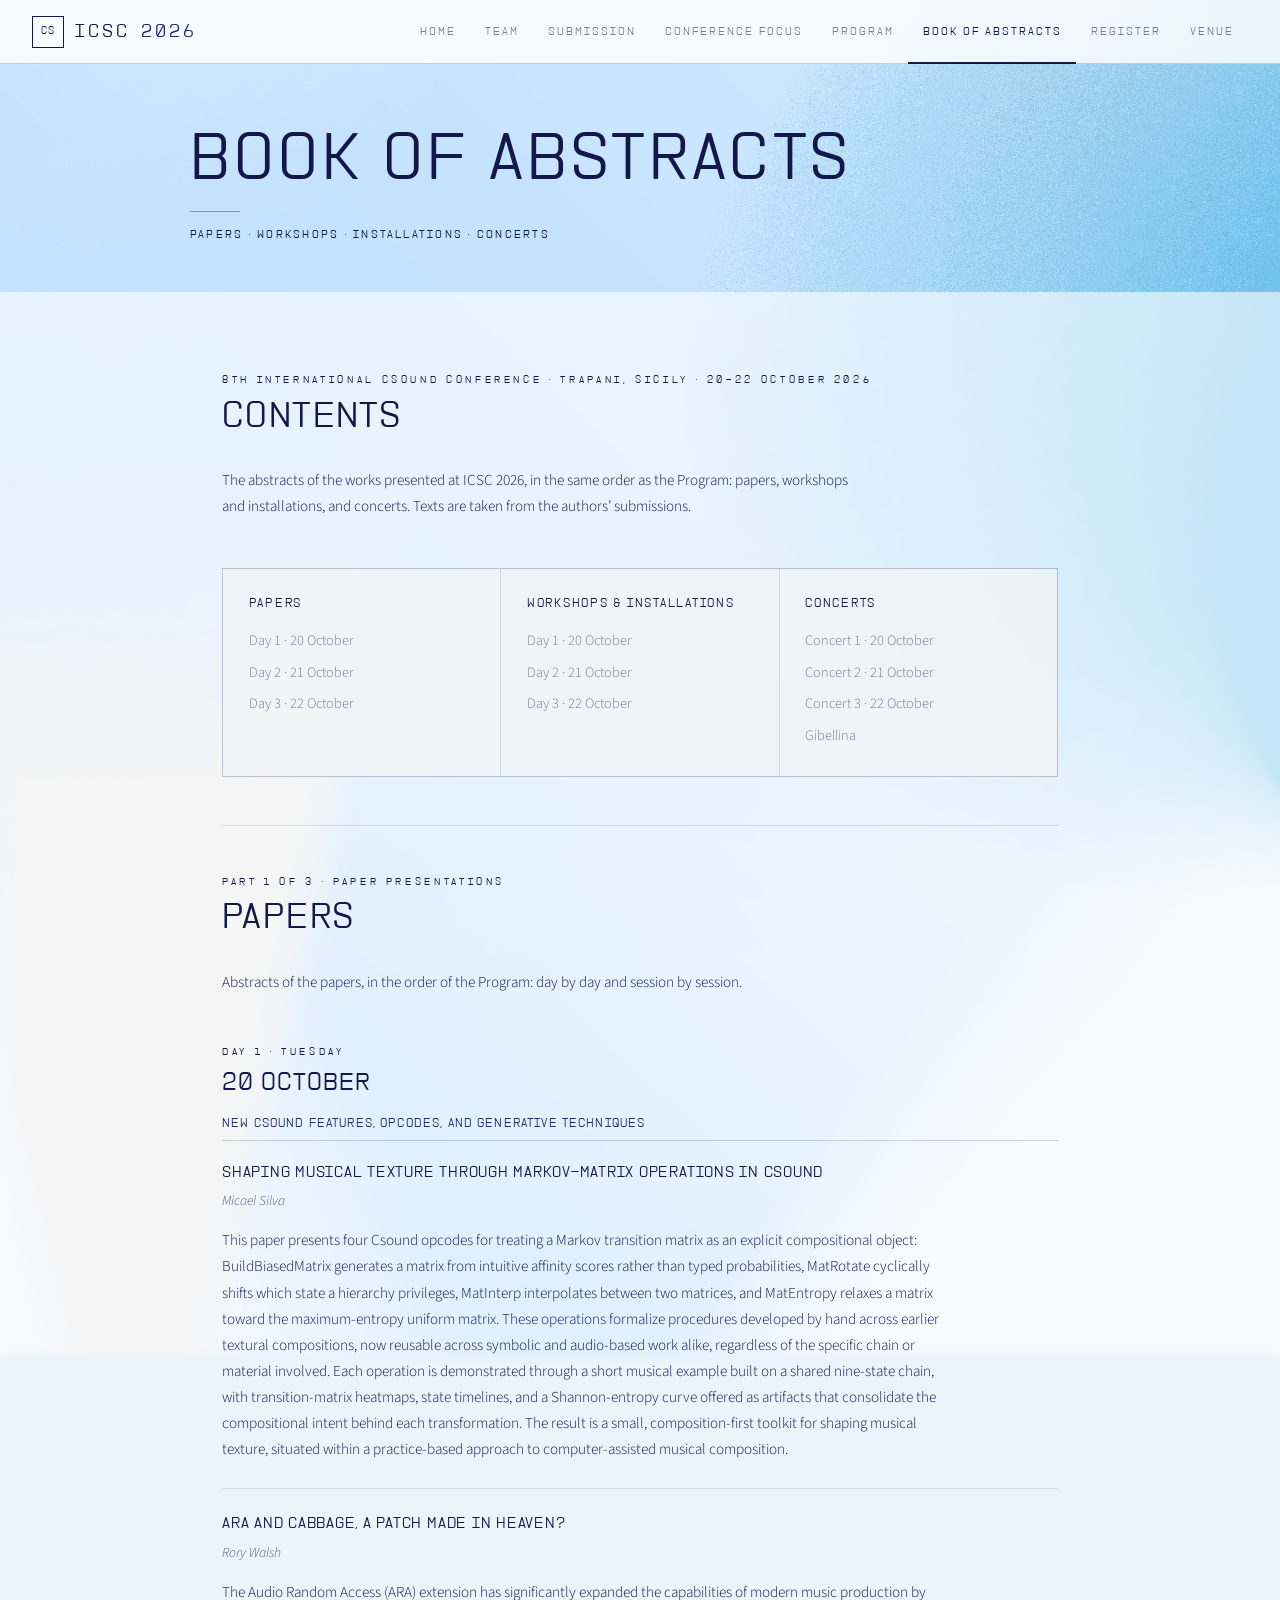
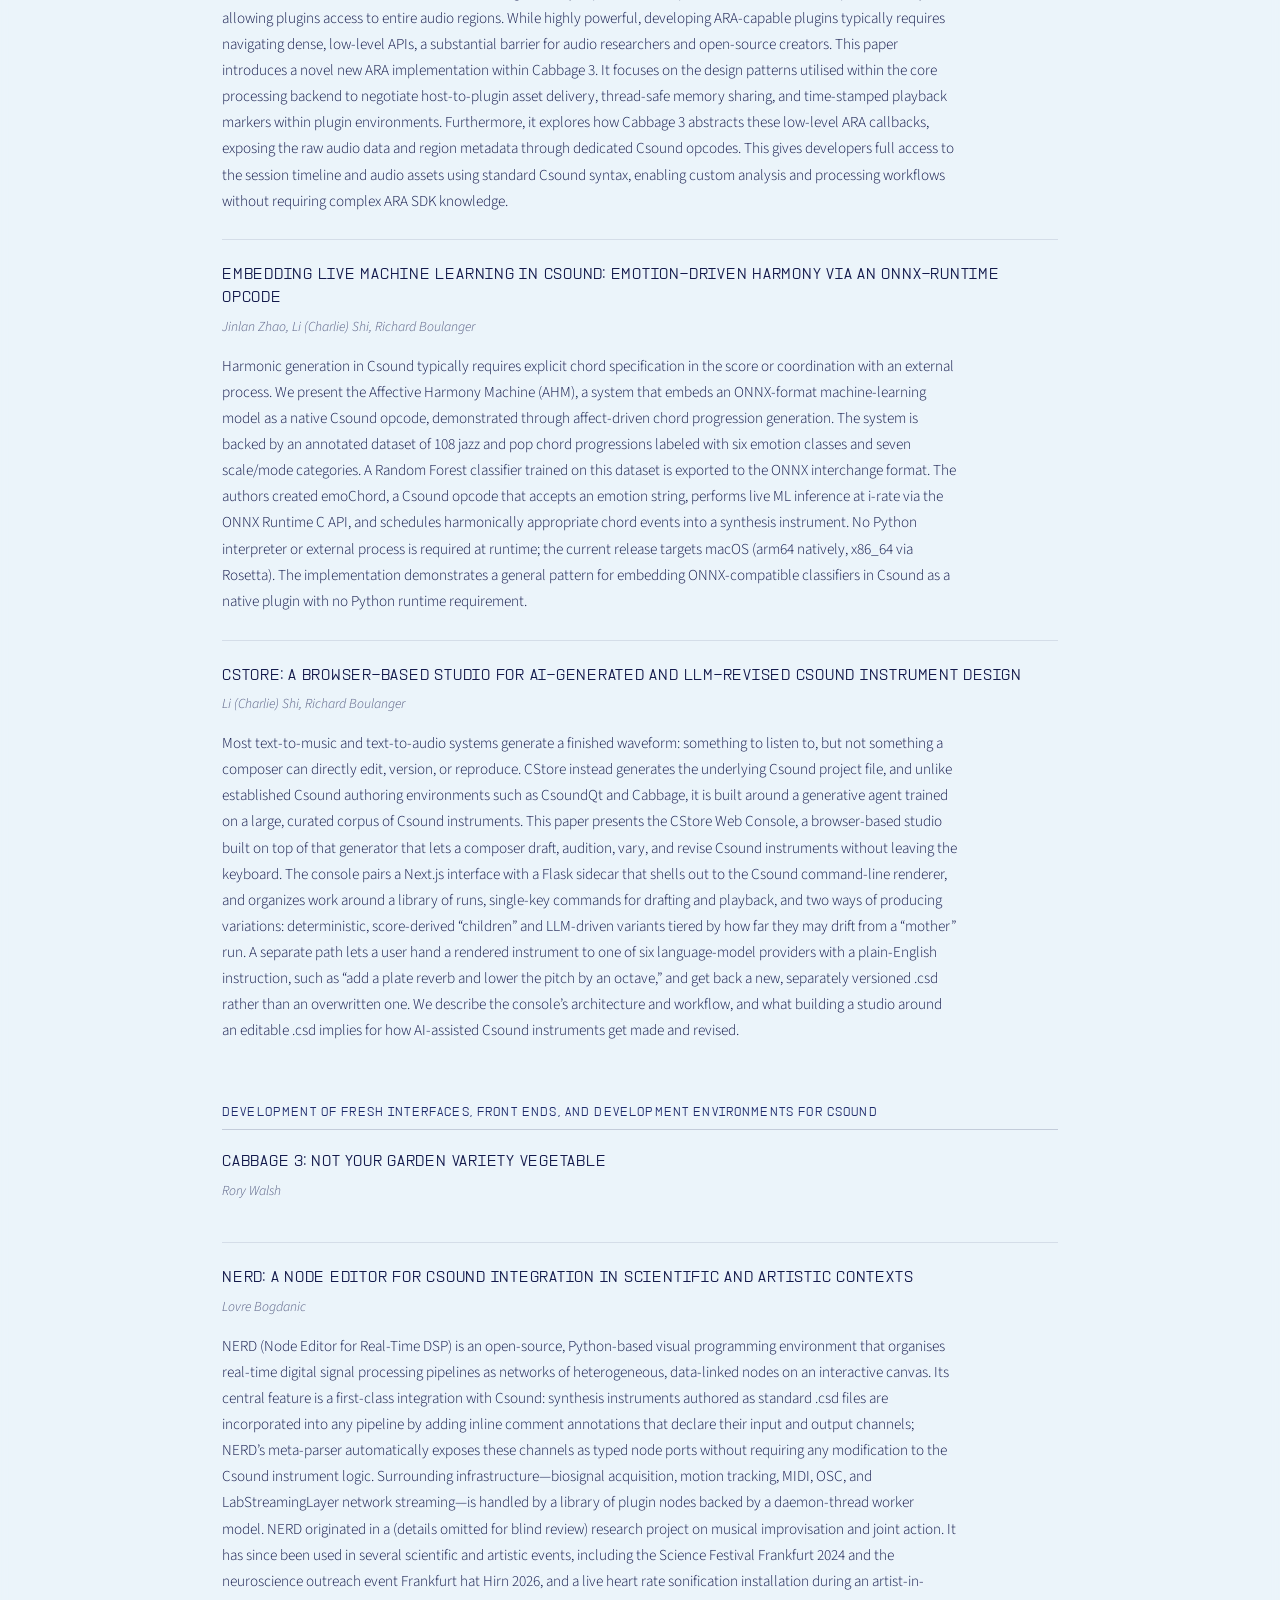
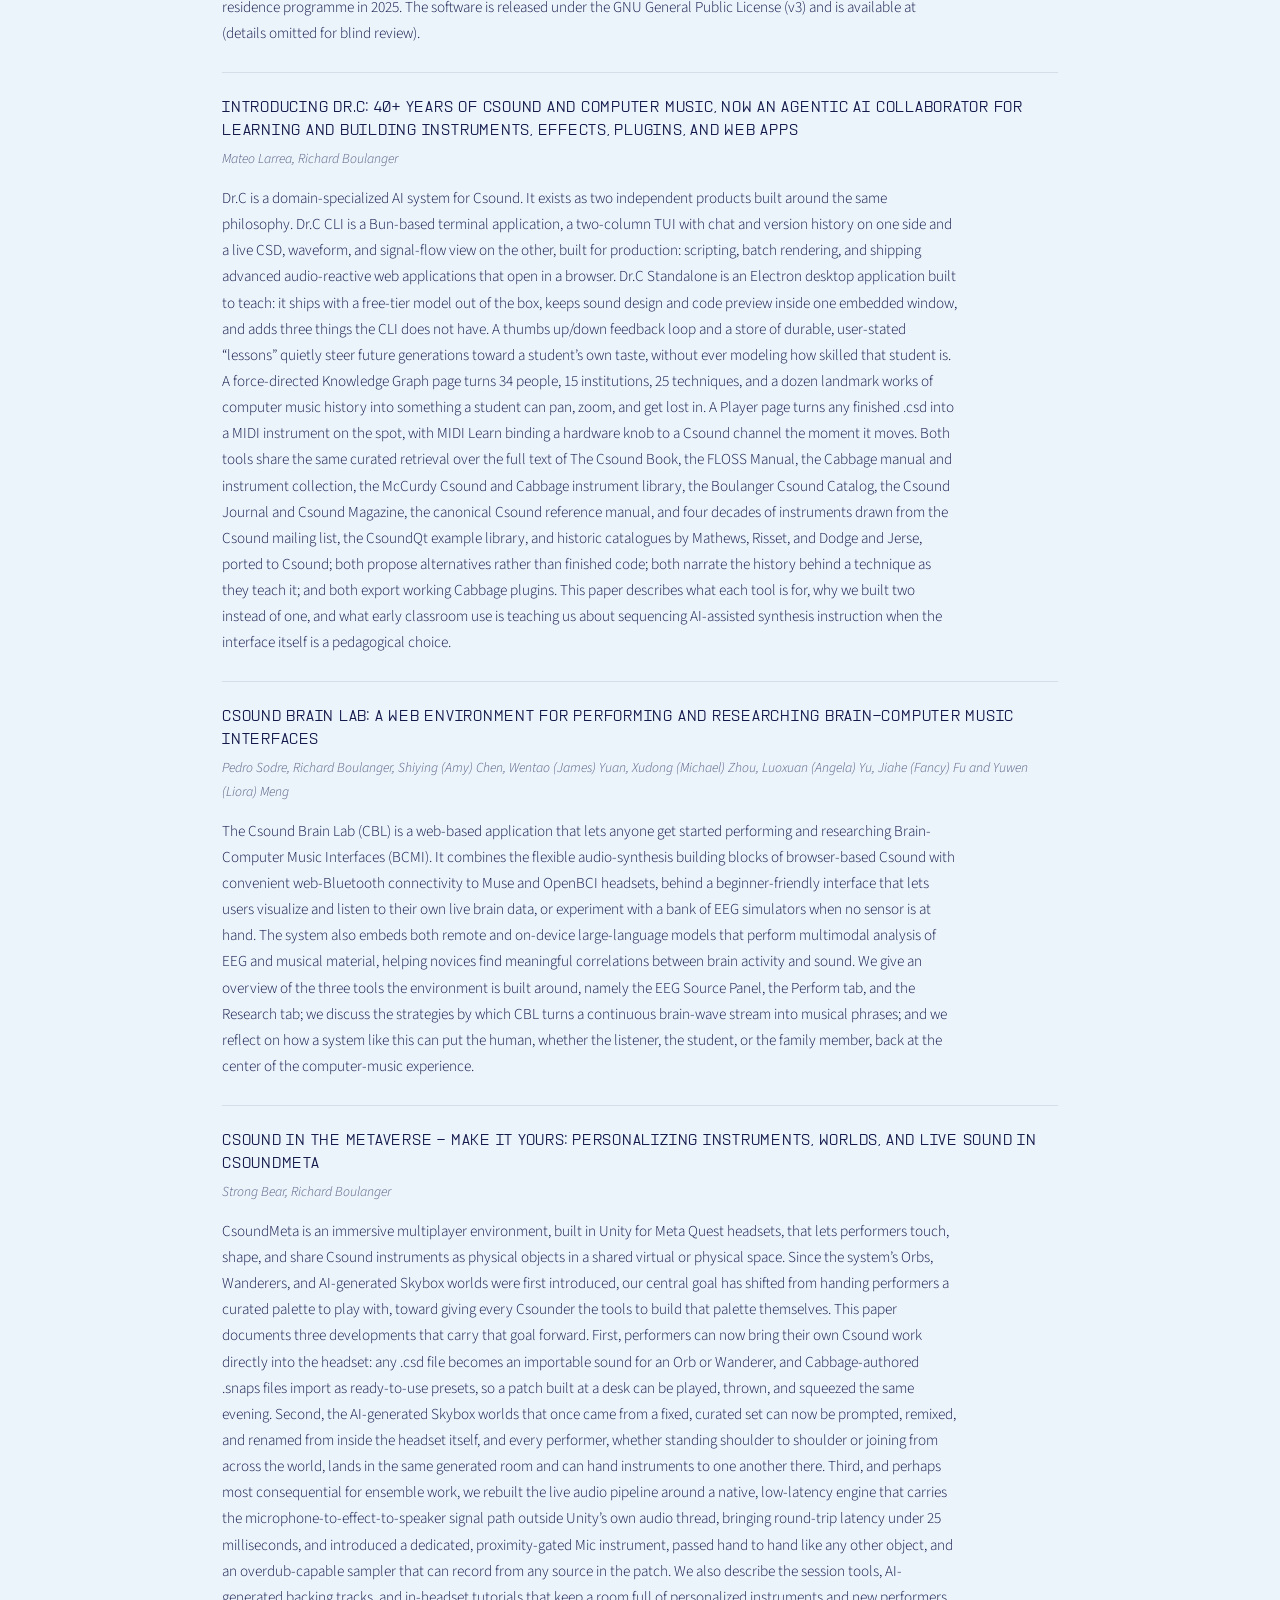
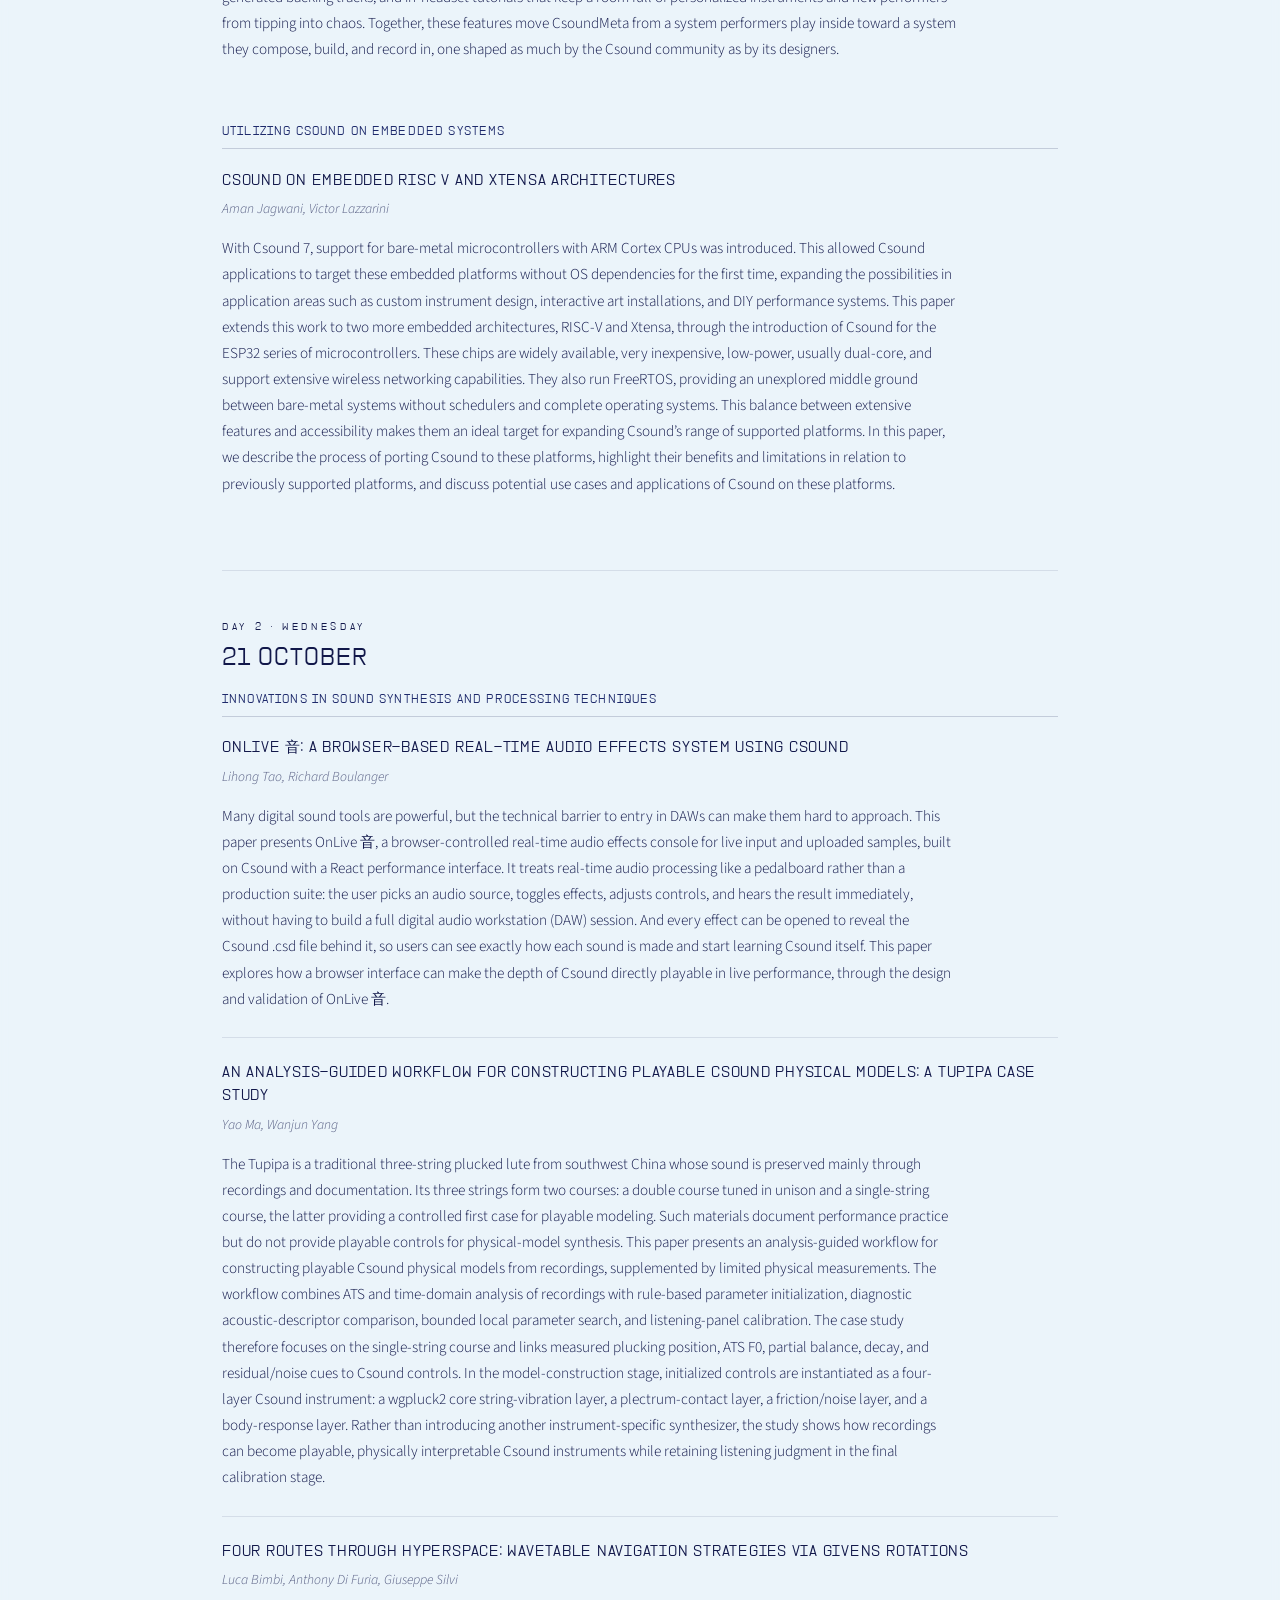
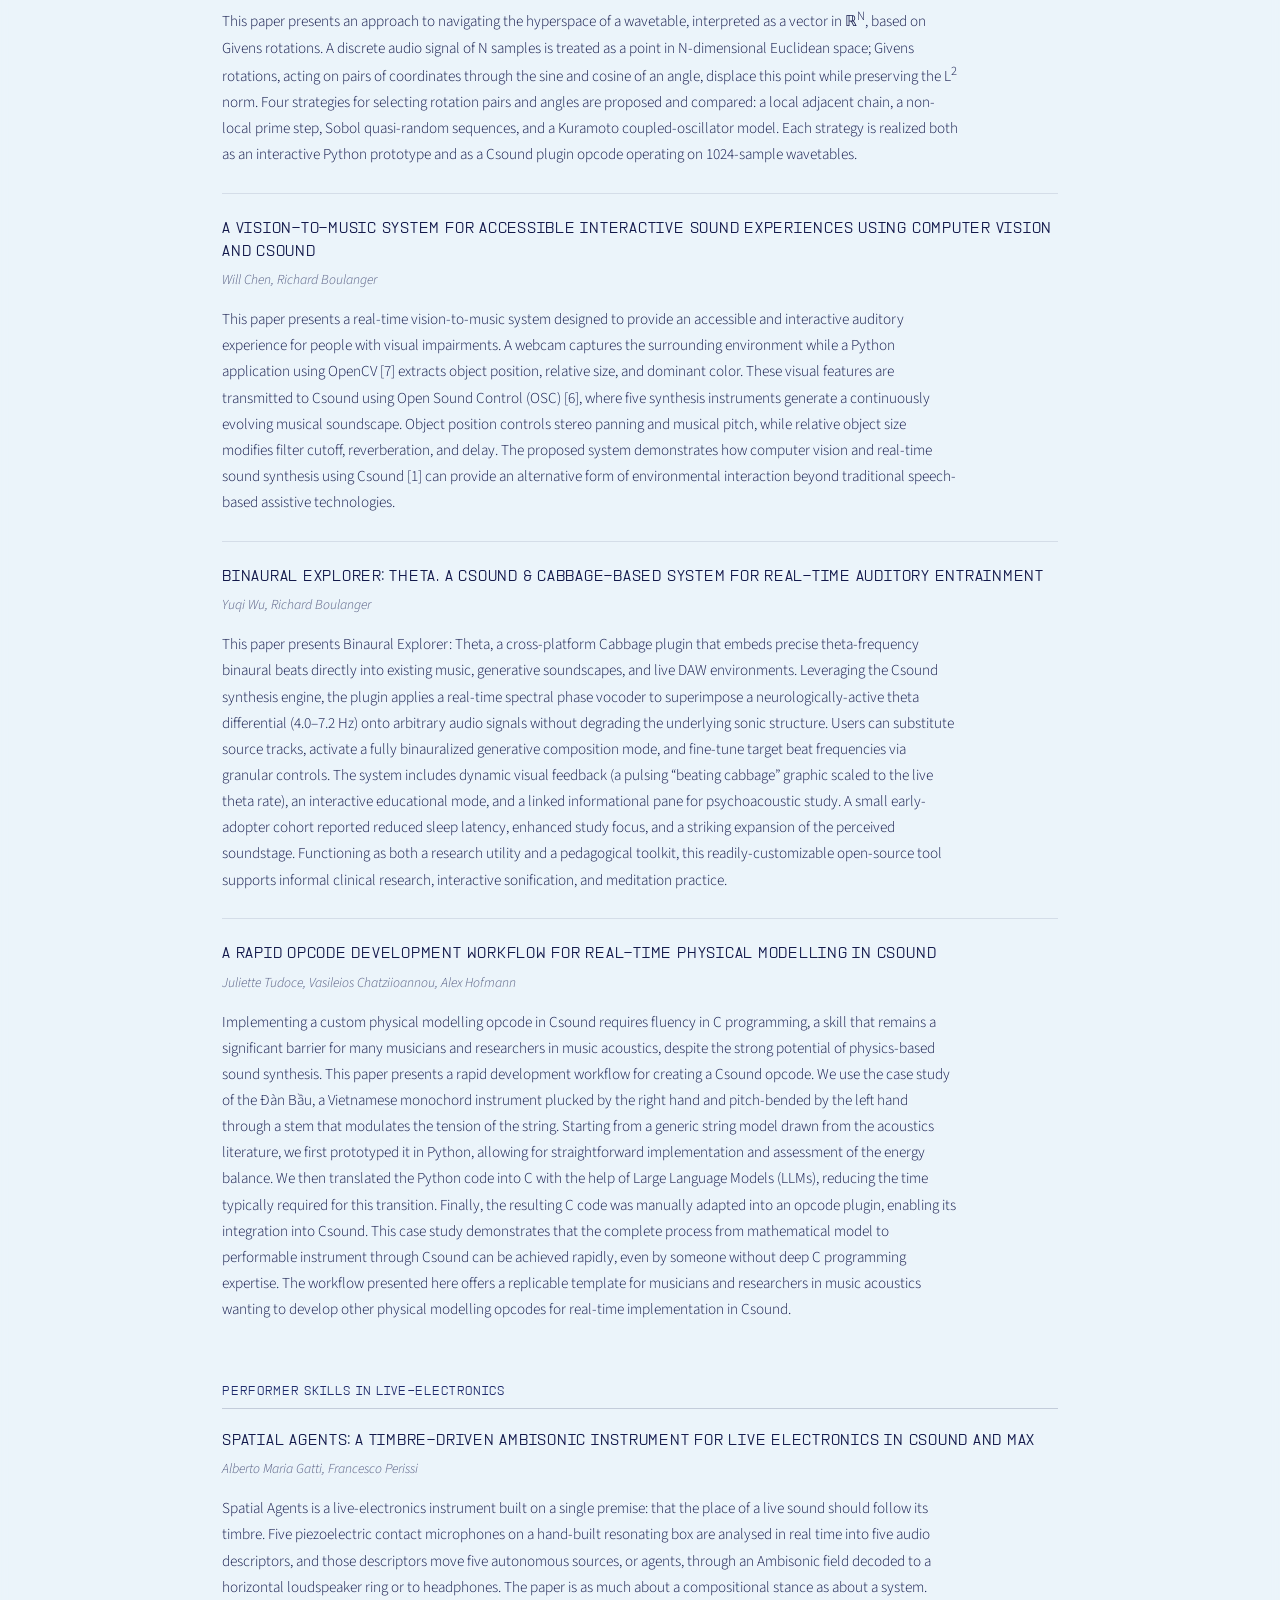
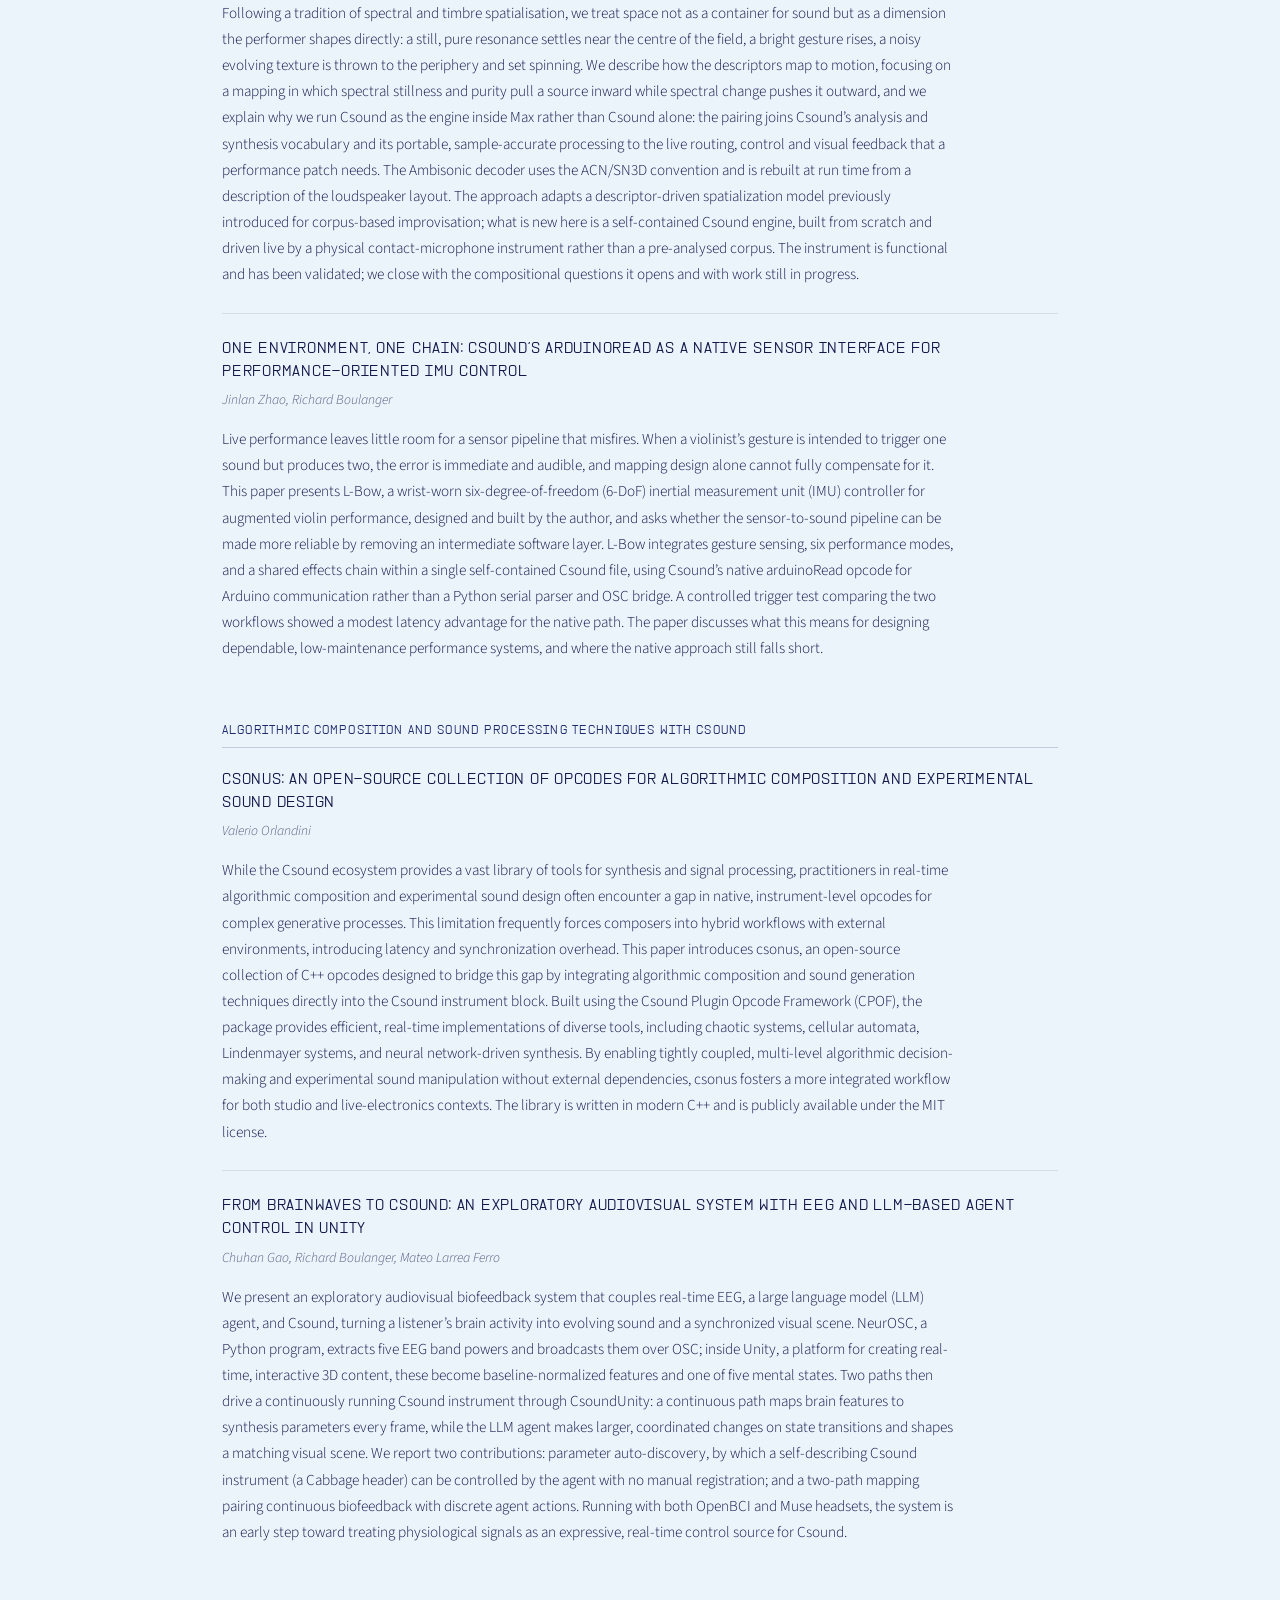
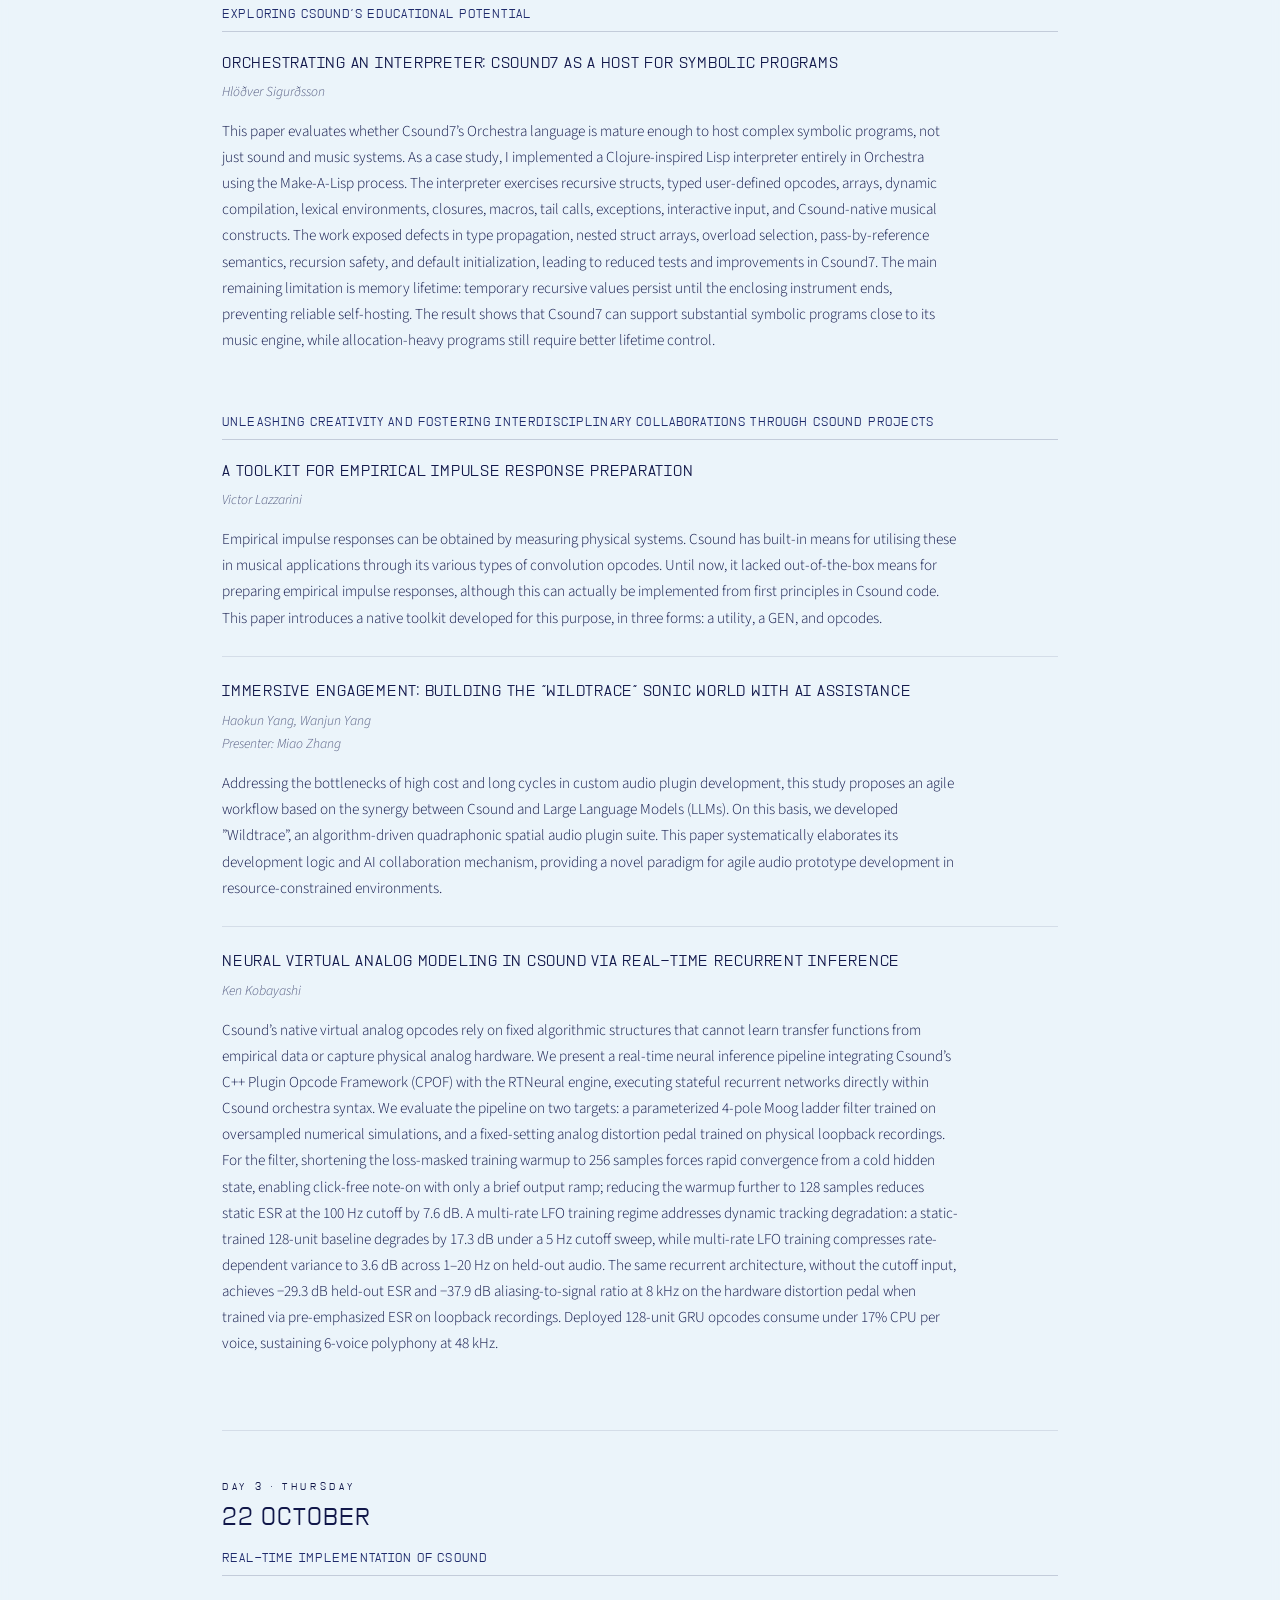
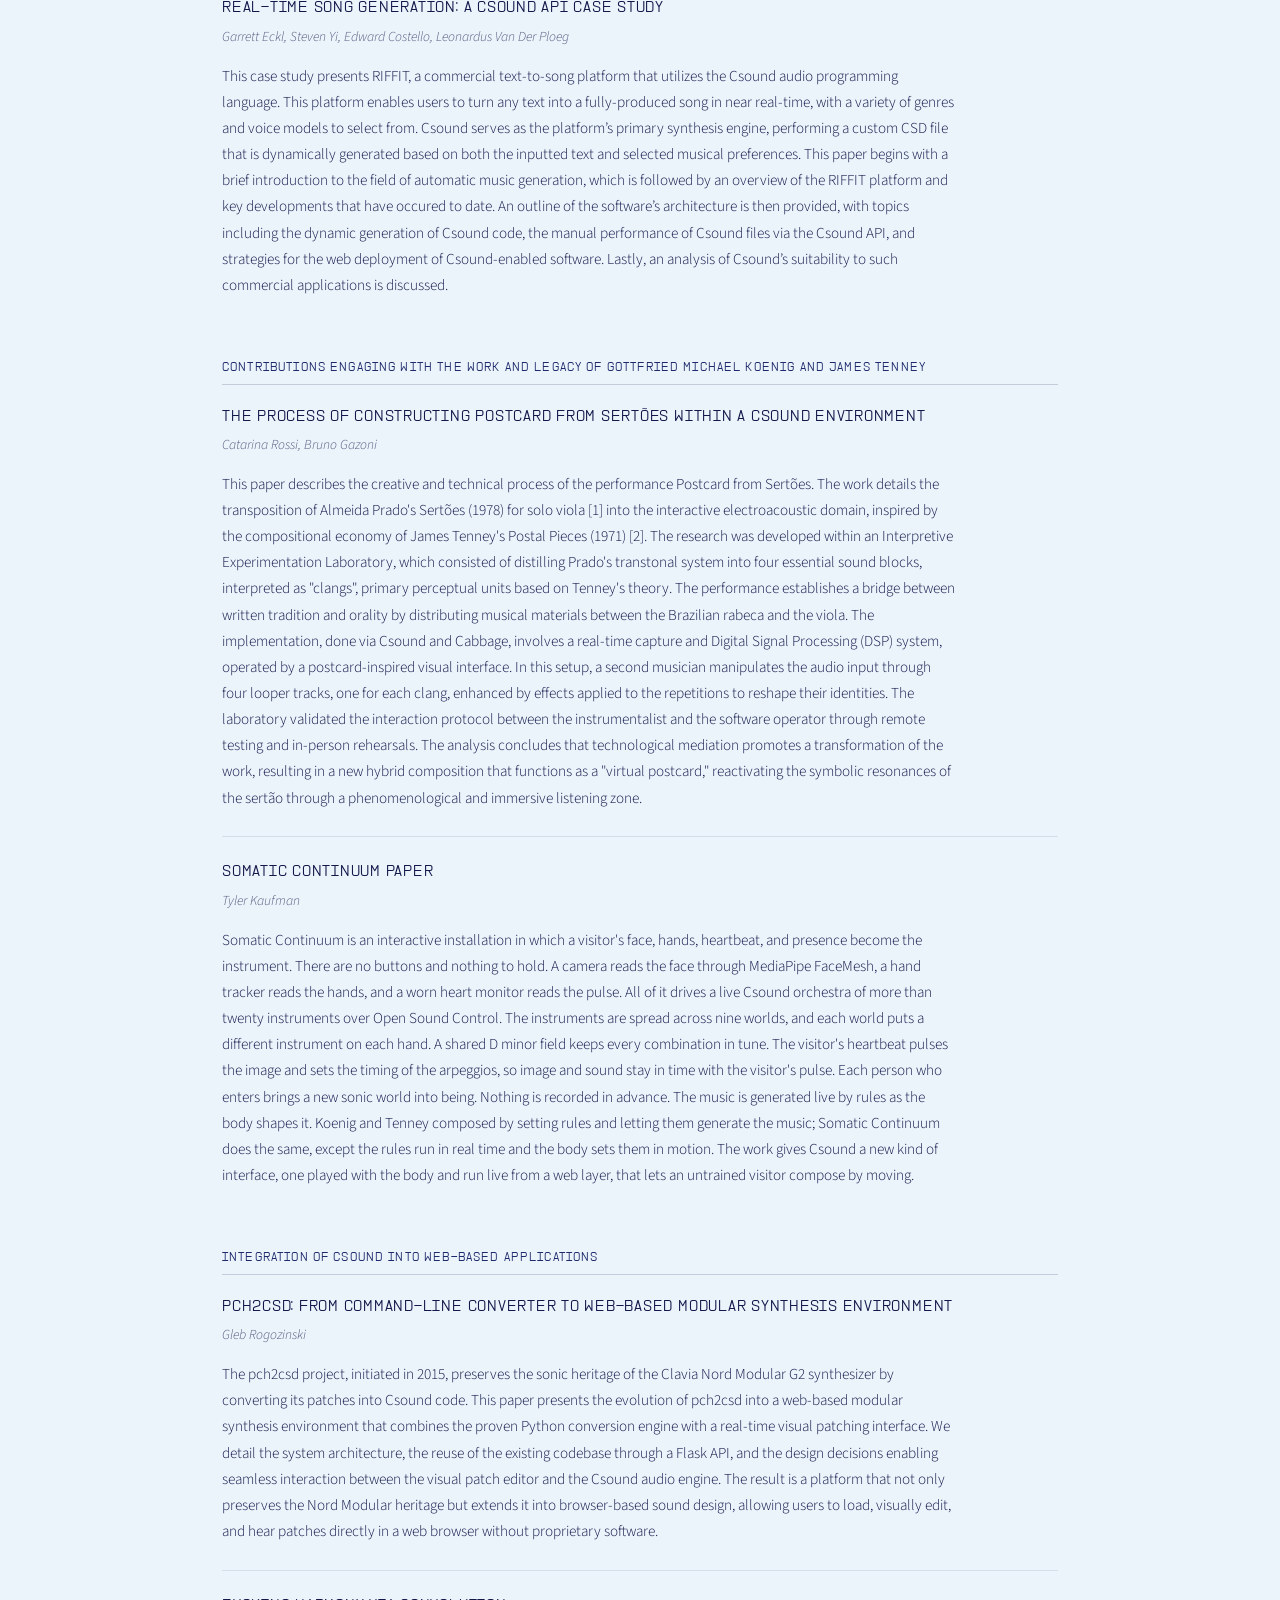
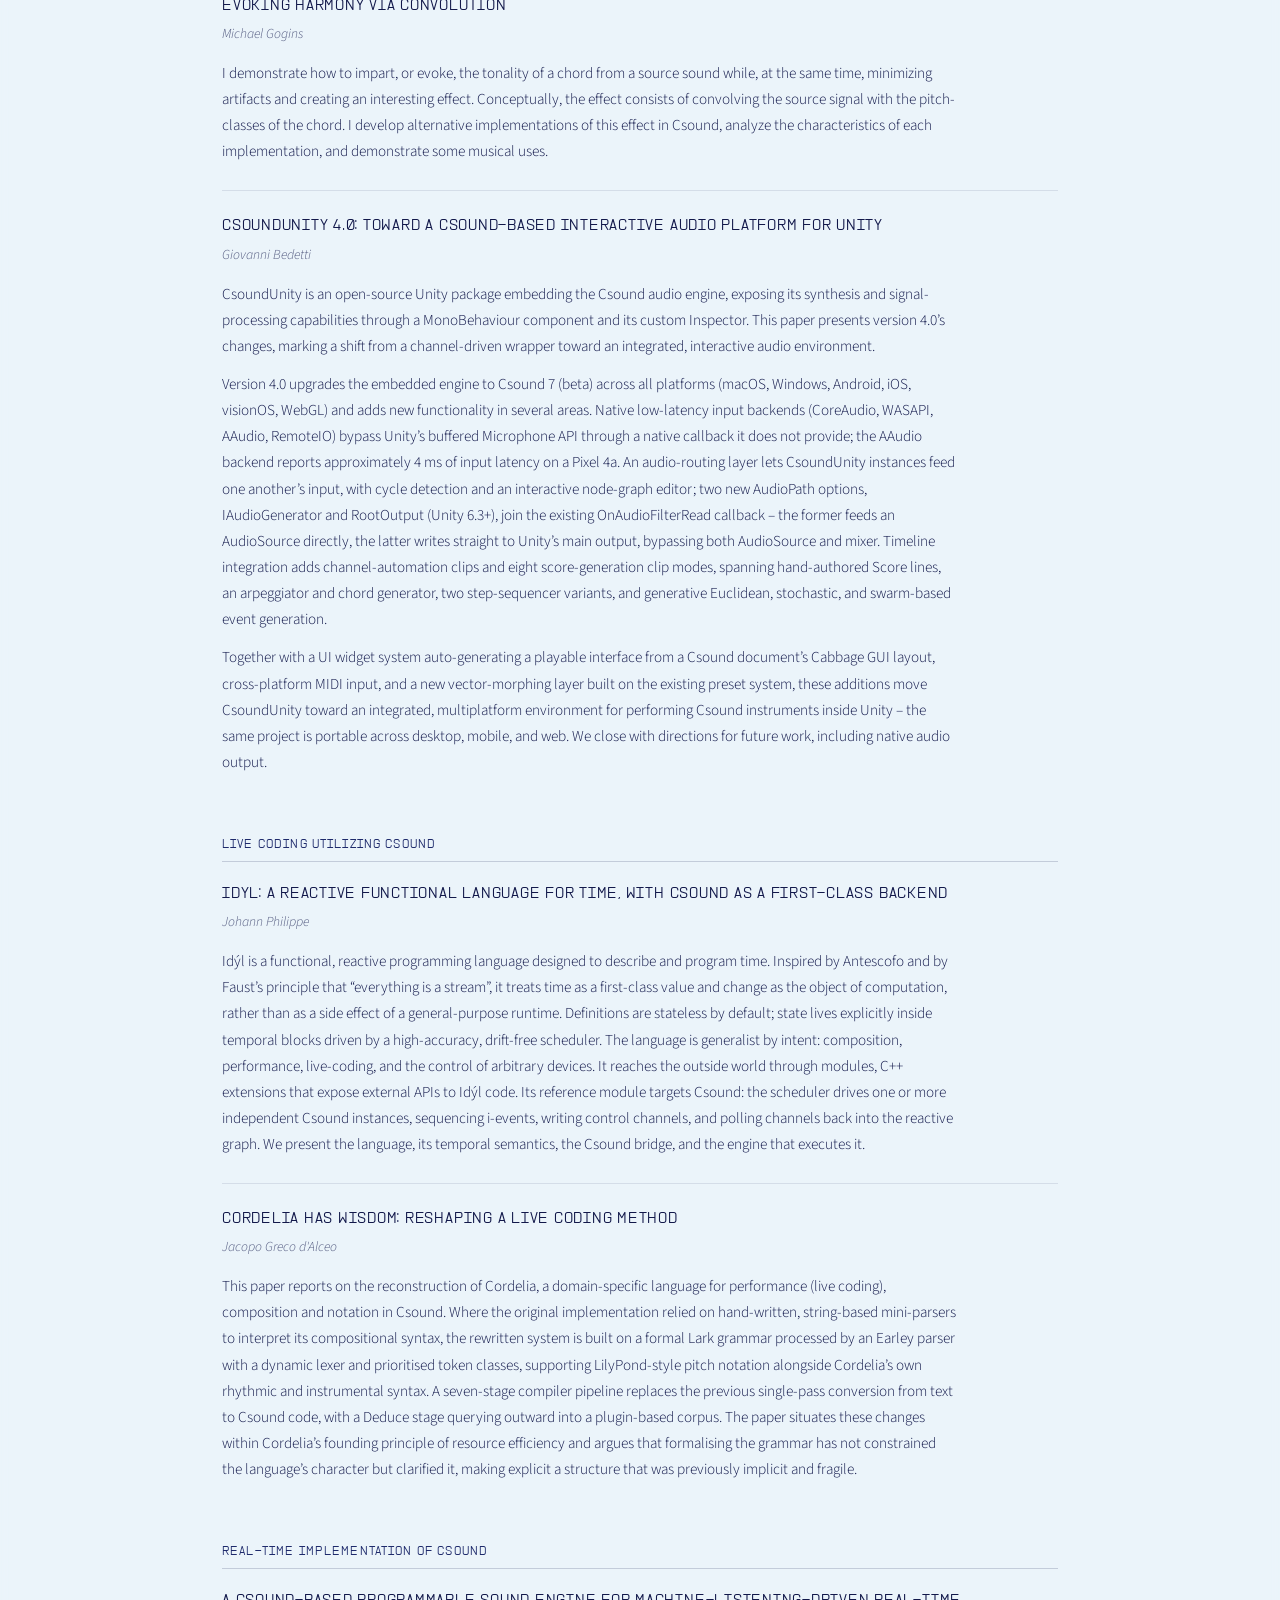
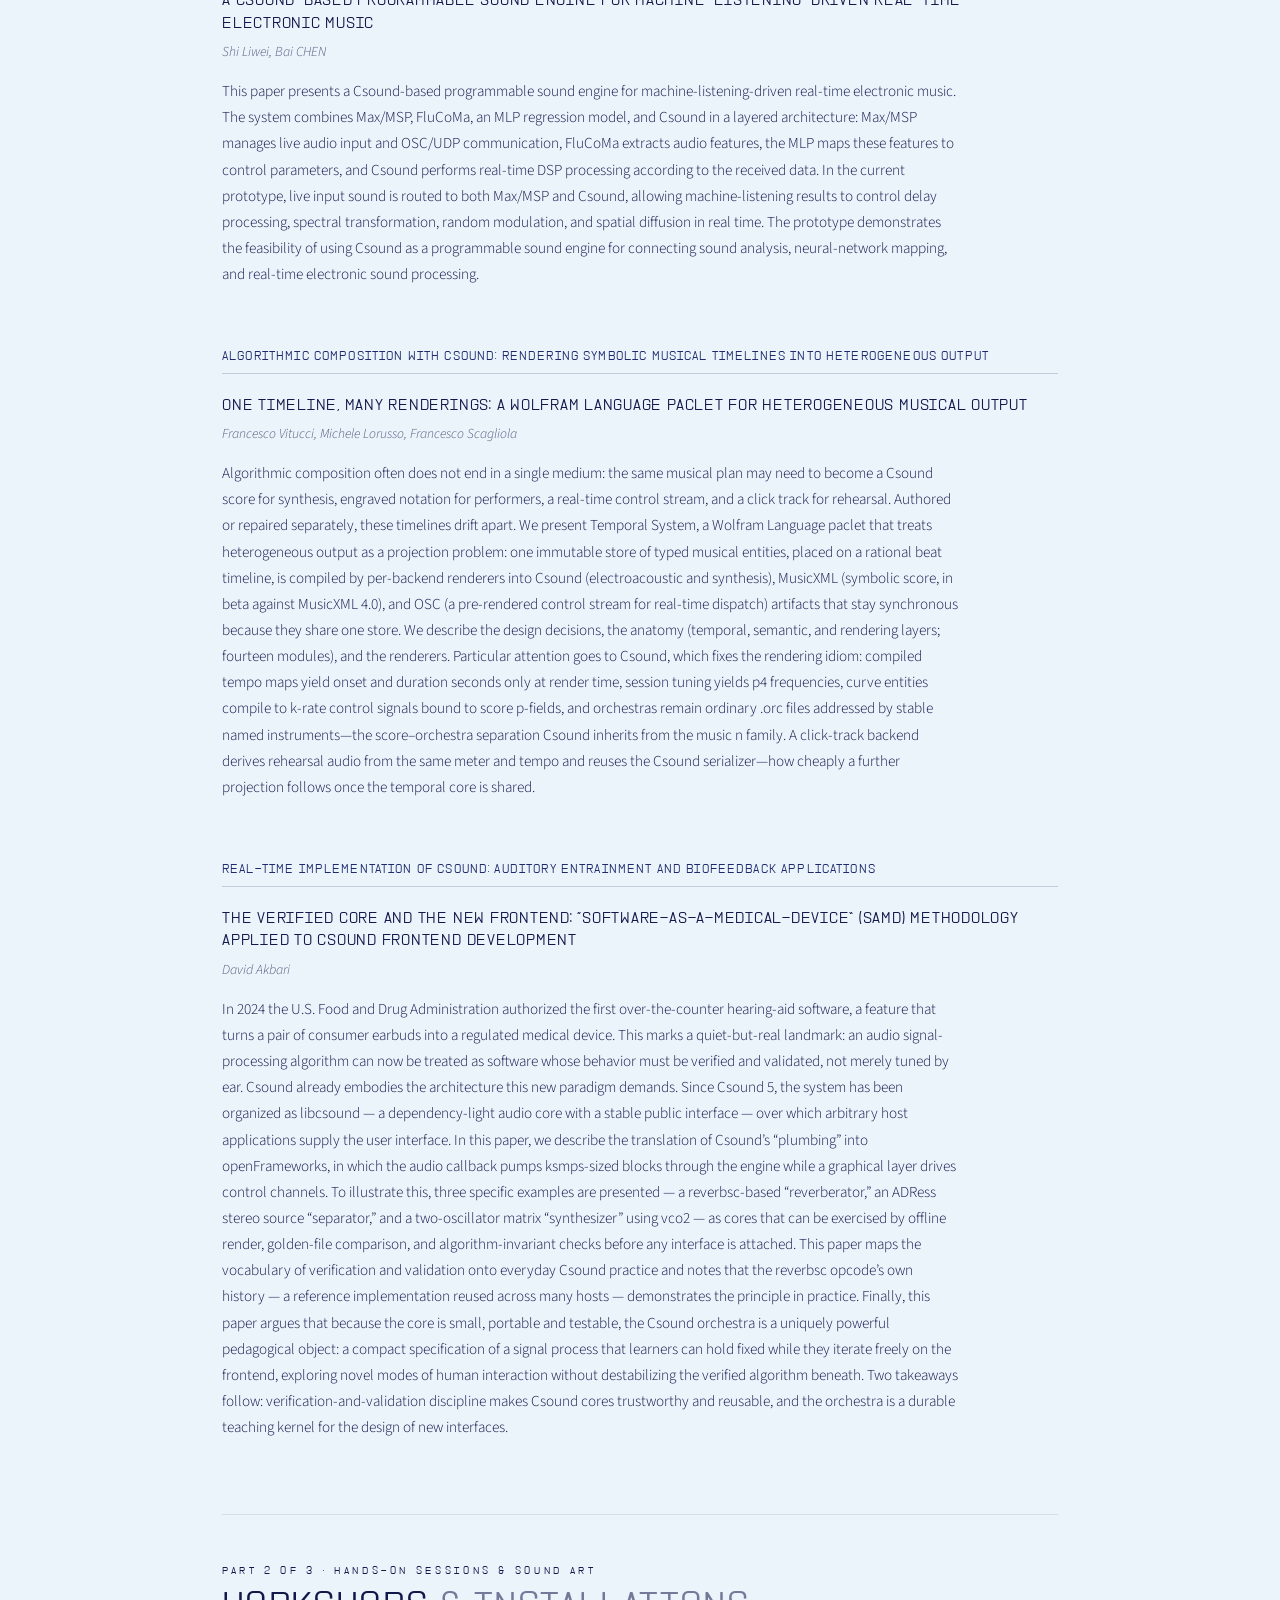
==== book-of-abstracts.html @ c485c681 "fix and book of abstract" ====
<!DOCTYPE html>
<html lang="en">

<head>
  <meta charset="UTF-8">
  <meta name="viewport" content="width=device-width, initial-scale=1.0">
  <title>Book of Abstracts – ICSC 2026 · Trapani, Sicily</title>
  <link rel="preconnect" href="https://fonts.googleapis.com">
  <link href="https://fonts.googleapis.com/css2?family=Source+Sans+3:wght@300;400&display=swap" rel="stylesheet">
  <link rel="stylesheet" href="style.css">
  <link rel="stylesheet" href="abstracts.css">
</head>

<body>

  <!--
    BOOK OF ABSTRACTS — pagina generata dai PDF delle submission (cartella "Submissions 1-103").
    L'ordine segue la pagina Program (senza orari). Titoli e autori sono presi dal Program.
    Per trovare i campi da completare cerca nel file:  DA COMPILARE   (campi vuoti)
    e  NOTA  (voci in cui il testo non è un vero "Abstract" o non c'è un PDF).
    Il commento "PDF n" sopra ogni voce indica il numero del PDF di origine.
  -->

  <div class="nav-wrapper">
    <nav>
      <a class="nav-brand" href="index.html">
        <div class="nav-brand-logo">Cs</div>
        ICSC <span>2026</span>
      </a>
      <ul class="nav-links">
        <li><a href="index.html">Home</a></li>
        <li><a href="team.html">Team</a></li>
        <li><a href="submission.html">Submission</a></li>
        <li><a href="conference-focus.html">Conference Focus</a></li>
        <li><a href="program.html">Program</a></li>
        <li class="has-dropdown">
          <a href="book-of-abstracts.html" class="active">Book of Abstracts</a>
          <ul class="nav-dropdown">
            <li><a href="#papers">Papers</a></li>
            <li><a href="#workshops-installations">Workshops &amp; Installations</a></li>
            <li><a href="#concerts">Concerts</a></li>
          </ul>
        </li>
        <li><a href="register.html">Register</a></li>
        <li><a href="venue.html">Venue</a></li>
      </ul>
      <button class="burger" id="burger" onclick="toggleMenu()" aria-label="Menu">
        <span></span><span></span><span></span>
      </button>
    </nav>
    <div class="mobile-menu" id="mobileMenu">
      <a href="index.html">Home</a>
      <a href="team.html">Team</a>
      <a href="submission.html">Submission</a>
      <a href="conference-focus.html">Conference Focus</a>
      <a href="program.html">Program</a>
      <div class="mobile-submenu-wrap">
        <button class="mobile-submenu-toggle active" id="boaSubToggle" onclick="toggleBoaSub()"
          aria-expanded="false">
          Book of Abstracts <span class="mobile-submenu-arrow">&#9662;</span>
        </button>
        <div class="mobile-submenu" id="boaSubmenu">
          <a href="#papers" onclick="toggleMenu()">Papers</a>
          <a href="#workshops-installations" onclick="toggleMenu()">Workshops &amp; Installations</a>
          <a href="#concerts" onclick="toggleMenu()">Concerts</a>
        </div>
      </div>
      <a href="register.html">Register</a>
      <a href="venue.html">Venue</a>
    </div>
  </div>

  <main>
    <div class="page-header">
      <div class="page-header-inner">
        <h1>Book of Abstracts</h1>
        <div class="page-header-rule"></div>
        <p>Papers · Workshops · Installations · Concerts</p>
      </div>
    </div>

    <div class="line-divider"></div>

    <div class="content-bg">
      <div class="section" id="top">

        <span class="sec-kicker">8th International Csound Conference &middot; Trapani, Sicily &middot; 20&ndash;22 October 2026</span>
        <h2 class="sec-title">Contents</h2>

        <div class="intro">
          <p>The abstracts of the works presented at ICSC 2026, in the same order as the Program: papers, workshops and installations, and concerts. Texts are taken from the authors&rsquo; submissions.</p>
        </div>

        <div class="boa-index" role="navigation" aria-label="Book of Abstracts index">
          <div class="boa-index-group">
            <a class="boa-index-title" href="#papers">Papers</a>
            <ul>
              <li><a href="#papers-day-1">Day 1 &middot; 20 October</a></li>
              <li><a href="#papers-day-2">Day 2 &middot; 21 October</a></li>
              <li><a href="#papers-day-3">Day 3 &middot; 22 October</a></li>
            </ul>
          </div>
          <div class="boa-index-group">
            <a class="boa-index-title" href="#workshops-installations">Workshops &amp; Installations</a>
            <ul>
              <li><a href="#workshops-day-1">Day 1 &middot; 20 October</a></li>
              <li><a href="#workshops-day-2">Day 2 &middot; 21 October</a></li>
              <li><a href="#workshops-day-3">Day 3 &middot; 22 October</a></li>
            </ul>
          </div>
          <div class="boa-index-group">
            <a class="boa-index-title" href="#concerts">Concerts</a>
            <ul>
              <li><a href="#concert-1">Concert 1 &middot; 20 October</a></li>
              <li><a href="#concert-2">Concert 2 &middot; 21 October</a></li>
              <li><a href="#concert-3">Concert 3 &middot; 22 October</a></li>
              <li><a href="#gibellina">Gibellina</a></li>
            </ul>
          </div>
        </div>

        <hr class="section-divider">

        <span class="sec-kicker boa-part">Part 1 of 3 &middot; Paper presentations</span>
        <h2 class="sec-title boa-anchor" id="papers">Papers</h2>

        <div class="intro">
          <p>Abstracts of the papers, in the order of the Program: day by day and session by session.</p>
        </div>

        <div class="boa-dayblock" id="papers-day-1">
          <span class="sec-kicker">Day 1 · Tuesday</span>
          <h3 class="boa-day">20 October</h3>

          <section class="boa-group">
            <h4 class="boa-session">New Csound features, opcodes, and generative techniques</h4>
            <article class="boa-item" id="paper-01">
              <!-- PDF 62 -->
              <h5 class="boa-title">Shaping Musical Texture through Markov-Matrix Operations in Csound</h5>
              <p class="boa-authors">Micael Silva</p>
              <div class="boa-abstract">
                <p>This paper presents four Csound opcodes for treating a Markov transition matrix as an explicit compositional object: BuildBiasedMatrix generates a matrix from intuitive affinity scores rather than typed probabilities, MatRotate cyclically shifts which state a hierarchy privileges, MatInterp interpolates between two matrices, and MatEntropy relaxes a matrix toward the maximum-entropy uniform matrix. These operations formalize procedures developed by hand across earlier textural compositions, now reusable across symbolic and audio-based work alike, regardless of the specific chain or material involved. Each operation is demonstrated through a short musical example built on a shared nine-state chain, with transition-matrix heatmaps, state timelines, and a Shannon-entropy curve offered as artifacts that consolidate the compositional intent behind each transformation. The result is a small, composition-first toolkit for shaping musical texture, situated within a practice-based approach to computer-assisted musical composition.</p>
              </div>
            </article>
            <article class="boa-item" id="paper-02">
              <!-- PDF 54 -->
              <h5 class="boa-title">ARA and Cabbage, a patch made in heaven?</h5>
              <p class="boa-authors">Rory Walsh</p>
              <div class="boa-abstract">
                <p>The Audio Random Access (ARA) extension has significantly expanded the capabilities of modern music production by allowing plugins access to entire audio regions. While highly powerful, developing ARA-capable plugins typically requires navigating dense, low-level APIs, a substantial barrier for audio researchers and open-source creators. This paper introduces a novel new ARA implementation within Cabbage 3. It focuses on the design patterns utilised within the core processing backend to negotiate host-to-plugin asset delivery, thread-safe memory sharing, and time-stamped playback markers within plugin environments. Furthermore, it explores how Cabbage 3 abstracts these low-level ARA callbacks, exposing the raw audio data and region metadata through dedicated Csound opcodes. This gives developers full access to the session timeline and audio assets using standard Csound syntax, enabling custom analysis and processing workflows without requiring complex ARA SDK knowledge.</p>
              </div>
            </article>
            <article class="boa-item" id="paper-03">
              <!-- PDF 59 -->
              <h5 class="boa-title">Embedding Live Machine Learning in Csound: Emotion-Driven Harmony via an ONNX-Runtime Opcode</h5>
              <p class="boa-authors">Jinlan Zhao, Li (Charlie) Shi, Richard Boulanger</p>
              <div class="boa-abstract">
                <p>Harmonic generation in Csound typically requires explicit chord specification in the score or coordination with an external process. We present the Affective Harmony Machine (AHM), a system that embeds an ONNX-format machine-learning model as a native Csound opcode, demonstrated through affect-driven chord progression generation. The system is backed by an annotated dataset of 108 jazz and pop chord progressions labeled with six emotion classes and seven scale/mode categories. A Random Forest classifier trained on this dataset is exported to the ONNX interchange format. The authors created emoChord, a Csound opcode that accepts an emotion string, performs live ML inference at i-rate via the ONNX Runtime C API, and schedules harmonically appropriate chord events into a synthesis instrument. No Python interpreter or external process is required at runtime; the current release targets macOS (arm64 natively, x86_64 via Rosetta). The implementation demonstrates a general pattern for embedding ONNX-compatible classifiers in Csound as a native plugin with no Python runtime requirement.</p>
              </div>
            </article>
            <article class="boa-item" id="paper-04">
              <!-- PDF 34 -->
              <h5 class="boa-title">CStore: A Browser-Based Studio for AI-Generated and LLM-Revised Csound Instrument Design</h5>
              <p class="boa-authors">Li (Charlie) Shi, Richard Boulanger</p>
              <div class="boa-abstract">
                <p>Most text-to-music and text-to-audio systems generate a finished waveform: something to listen to, but not something a composer can directly edit, version, or reproduce. CStore instead generates the underlying Csound project file, and unlike established Csound authoring environments such as CsoundQt and Cabbage, it is built around a generative agent trained on a large, curated corpus of Csound instruments. This paper presents the CStore Web Console, a browser-based studio built on top of that generator that lets a composer draft, audition, vary, and revise Csound instruments without leaving the keyboard. The console pairs a Next.js interface with a Flask sidecar that shells out to the Csound command-line renderer, and organizes work around a library of runs, single-key commands for drafting and playback, and two ways of producing variations: deterministic, score-derived “children” and LLM-driven variants tiered by how far they may drift from a “mother” run. A separate path lets a user hand a rendered instrument to one of six language-model providers with a plain-English instruction, such as “add a plate reverb and lower the pitch by an octave,” and get back a new, separately versioned .csd rather than an overwritten one. We describe the console’s architecture and workflow, and what building a studio around an editable .csd implies for how AI-assisted Csound instruments get made and revised.</p>
              </div>
            </article>
          </section>

          <section class="boa-group">
            <h4 class="boa-session">Development of fresh interfaces, front ends, and development environments for Csound</h4>
            <article class="boa-item" id="paper-05">
              <!-- nessun PDF -->
              <h5 class="boa-title">Cabbage 3: Not Your Garden Variety Vegetable</h5>
              <p class="boa-authors">Rory Walsh</p>
              <div class="boa-abstract">
                <!-- DA COMPILARE: abstract mancante (nessun PDF per questo paper) -->
              </div>
            </article>
            <article class="boa-item" id="paper-06">
              <!-- PDF 22 -->
              <h5 class="boa-title">NERD: A Node Editor for Csound Integration in Scientific and Artistic Contexts</h5>
              <p class="boa-authors">Lovre Bogdanic</p>
              <div class="boa-abstract">
                <!-- NOTA: nel testo compaiono due segnaposto "(details omitted for blind review)": da sostituire -->
                <p>NERD (Node Editor for Real-Time DSP) is an open-source, Python-based visual programming environment that organises real-time digital signal processing pipelines as networks of heterogeneous, data-linked nodes on an interactive canvas. Its central feature is a first-class integration with Csound: synthesis instruments authored as standard .csd files are incorporated into any pipeline by adding inline comment annotations that declare their input and output channels; NERD’s meta-parser automatically exposes these channels as typed node ports without requiring any modification to the Csound instrument logic. Surrounding infrastructure—biosignal acquisition, motion tracking, MIDI, OSC, and LabStreamingLayer network streaming—is handled by a library of plugin nodes backed by a daemon-thread worker model. NERD originated in a (details omitted for blind review) research project on musical improvisation and joint action. It has since been used in several scientific and artistic events, including the Science Festival Frankfurt 2024 and the neuroscience outreach event Frankfurt hat Hirn 2026, and a live heart rate sonification installation during an artist-in-residence programme in 2025. The software is released under the GNU General Public License (v3) and is available at (details omitted for blind review).</p>
              </div>
            </article>
            <article class="boa-item" id="paper-07">
              <!-- PDF 40 -->
              <h5 class="boa-title">Introducing Dr.C: 40+ Years of Csound and Computer Music, Now an Agentic AI Collaborator for Learning and Building Instruments, Effects, Plugins, and Web Apps</h5>
              <p class="boa-authors">Mateo Larrea, Richard Boulanger</p>
              <div class="boa-abstract">
                <p>Dr.C is a domain-specialized AI system for Csound. It exists as two independent products built around the same philosophy. Dr.C CLI is a Bun-based terminal application, a two-column TUI with chat and version history on one side and a live CSD, waveform, and signal-flow view on the other, built for production: scripting, batch rendering, and shipping advanced audio-reactive web applications that open in a browser. Dr.C Standalone is an Electron desktop application built to teach: it ships with a free-tier model out of the box, keeps sound design and code preview inside one embedded window, and adds three things the CLI does not have. A thumbs up/down feedback loop and a store of durable, user-stated “lessons” quietly steer future generations toward a student’s own taste, without ever modeling how skilled that student is. A force-directed Knowledge Graph page turns 34 people, 15 institutions, 25 techniques, and a dozen landmark works of computer music history into something a student can pan, zoom, and get lost in. A Player page turns any finished .csd into a MIDI instrument on the spot, with MIDI Learn binding a hardware knob to a Csound channel the moment it moves. Both tools share the same curated retrieval over the full text of The Csound Book, the FLOSS Manual, the Cabbage manual and instrument collection, the McCurdy Csound and Cabbage instrument library, the Boulanger Csound Catalog, the Csound Journal and Csound Magazine, the canonical Csound reference manual, and four decades of instruments drawn from the Csound mailing list, the CsoundQt example library, and historic catalogues by Mathews, Risset, and Dodge and Jerse, ported to Csound; both propose alternatives rather than finished code; both narrate the history behind a technique as they teach it; and both export working Cabbage plugins. This paper describes what each tool is for, why we built two instead of one, and what early classroom use is teaching us about sequencing AI-assisted synthesis instruction when the interface itself is a pedagogical choice.</p>
              </div>
            </article>
            <article class="boa-item" id="paper-08">
              <!-- PDF 39 -->
              <h5 class="boa-title">Csound Brain Lab: A Web Environment for Performing and Researching Brain-Computer Music Interfaces</h5>
              <p class="boa-authors">Pedro Sodre, Richard Boulanger, Shiying (Amy) Chen, Wentao (James) Yuan, Xudong (Michael) Zhou, Luoxuan (Angela) Yu, Jiahe (Fancy) Fu and Yuwen (Liora) Meng</p>
              <div class="boa-abstract">
                <p>The Csound Brain Lab (CBL) is a web-based application that lets anyone get started performing and researching Brain-Computer Music Interfaces (BCMI). It combines the flexible audio-synthesis building blocks of browser-based Csound with convenient web-Bluetooth connectivity to Muse and OpenBCI headsets, behind a beginner-friendly interface that lets users visualize and listen to their own live brain data, or experiment with a bank of EEG simulators when no sensor is at hand. The system also embeds both remote and on-device large-language models that perform multimodal analysis of EEG and musical material, helping novices find meaningful correlations between brain activity and sound. We give an overview of the three tools the environment is built around, namely the EEG Source Panel, the Perform tab, and the Research tab; we discuss the strategies by which CBL turns a continuous brain-wave stream into musical phrases; and we reflect on how a system like this can put the human, whether the listener, the student, or the family member, back at the center of the computer-music experience.</p>
              </div>
            </article>
            <article class="boa-item" id="paper-09">
              <!-- PDF 35 -->
              <h5 class="boa-title">Csound in the MetaVerse - Make It Yours: Personalizing Instruments, Worlds, and Live Sound in CsoundMeta</h5>
              <p class="boa-authors">Strong Bear, Richard Boulanger</p>
              <div class="boa-abstract">
                <p>CsoundMeta is an immersive multiplayer environment, built in Unity for Meta Quest headsets, that lets performers touch, shape, and share Csound instruments as physical objects in a shared virtual or physical space. Since the system’s Orbs, Wanderers, and AI-generated Skybox worlds were first introduced, our central goal has shifted from handing performers a curated palette to play with, toward giving every Csounder the tools to build that palette themselves. This paper documents three developments that carry that goal forward. First, performers can now bring their own Csound work directly into the headset: any .csd file becomes an importable sound for an Orb or Wanderer, and Cabbage-authored .snaps files import as ready-to-use presets, so a patch built at a desk can be played, thrown, and squeezed the same evening. Second, the AI-generated Skybox worlds that once came from a fixed, curated set can now be prompted, remixed, and renamed from inside the headset itself, and every performer, whether standing shoulder to shoulder or joining from across the world, lands in the same generated room and can hand instruments to one another there. Third, and perhaps most consequential for ensemble work, we rebuilt the live audio pipeline around a native, low-latency engine that carries the microphone-to-effect-to-speaker signal path outside Unity’s own audio thread, bringing round-trip latency under 25 milliseconds, and introduced a dedicated, proximity-gated Mic instrument, passed hand to hand like any other object, and an overdub-capable sampler that can record from any source in the patch. We also describe the session tools, AI-generated backing tracks, and in-headset tutorials that keep a room full of personalized instruments and new performers from tipping into chaos. Together, these features move CsoundMeta from a system performers play inside toward a system they compose, build, and record in, one shaped as much by the Csound community as by its designers.</p>
              </div>
            </article>
          </section>

          <section class="boa-group">
            <h4 class="boa-session">Utilizing Csound on embedded systems</h4>
            <article class="boa-item" id="paper-10">
              <!-- PDF 91 -->
              <h5 class="boa-title">Csound on Embedded Risc V and Xtensa Architectures</h5>
              <p class="boa-authors">Aman Jagwani, Victor Lazzarini</p>
              <div class="boa-abstract">
                <p>With Csound 7, support for bare-metal microcontrollers with ARM Cortex CPUs was introduced. This allowed Csound applications to target these embedded platforms without OS dependencies for the first time, expanding the possibilities in application areas such as custom instrument design, interactive art installations, and DIY performance systems. This paper extends this work to two more embedded architectures, RISC-V and Xtensa, through the introduction of Csound for the ESP32 series of microcontrollers. These chips are widely available, very inexpensive, low-power, usually dual-core, and support extensive wireless networking capabilities. They also run FreeRTOS, providing an unexplored middle ground between bare-metal systems without schedulers and complete operating systems. This balance between extensive features and accessibility makes them an ideal target for expanding Csound’s range of supported platforms. In this paper, we describe the process of porting Csound to these platforms, highlight their benefits and limitations in relation to previously supported platforms, and discuss potential use cases and applications of Csound on these platforms.</p>
              </div>
            </article>
          </section>
        </div>

        <hr class="section-divider">

        <div class="boa-dayblock" id="papers-day-2">
          <span class="sec-kicker">Day 2 · Wednesday</span>
          <h3 class="boa-day">21 October</h3>

          <section class="boa-group">
            <h4 class="boa-session">Innovations in sound synthesis and processing techniques</h4>
            <article class="boa-item" id="paper-11">
              <!-- PDF 28 -->
              <h5 class="boa-title">OnLive 音: A Browser-Based Real-Time Audio Effects System Using Csound</h5>
              <p class="boa-authors">Lihong Tao, Richard Boulanger</p>
              <div class="boa-abstract">
                <p>Many digital sound tools are powerful, but the technical barrier to entry in DAWs can make them hard to approach. This paper presents OnLive 音, a browser-controlled real-time audio effects console for live input and uploaded samples, built on Csound with a React performance interface. It treats real-time audio processing like a pedalboard rather than a production suite: the user picks an audio source, toggles effects, adjusts controls, and hears the result immediately, without having to build a full digital audio workstation (DAW) session. And every effect can be opened to reveal the Csound .csd file behind it, so users can see exactly how each sound is made and start learning Csound itself. This paper explores how a browser interface can make the depth of Csound directly playable in live performance, through the design and validation of OnLive 音.</p>
              </div>
            </article>
            <article class="boa-item" id="paper-12">
              <!-- PDF 53 -->
              <h5 class="boa-title">An Analysis-Guided Workflow for Constructing Playable Csound Physical Models: A Tupipa Case Study</h5>
              <p class="boa-authors">Yao Ma, Wanjun Yang</p>
              <div class="boa-abstract">
                <p>The Tupipa is a traditional three-string plucked lute from southwest China whose sound is preserved mainly through recordings and documentation. Its three strings form two courses: a double course tuned in unison and a single-string course, the latter providing a controlled first case for playable modeling. Such materials document performance practice but do not provide playable controls for physical-model synthesis. This paper presents an analysis-guided workflow for constructing playable Csound physical models from recordings, supplemented by limited physical measurements. The workflow combines ATS and time-domain analysis of recordings with rule-based parameter initialization, diagnostic acoustic-descriptor comparison, bounded local parameter search, and listening-panel calibration. The case study therefore focuses on the single-string course and links measured plucking position, ATS F0, partial balance, decay, and residual/noise cues to Csound controls. In the model-construction stage, initialized controls are instantiated as a four-layer Csound instrument: a wgpluck2 core string-vibration layer, a plectrum-contact layer, a friction/noise layer, and a body-response layer. Rather than introducing another instrument-specific synthesizer, the study shows how recordings can become playable, physically interpretable Csound instruments while retaining listening judgment in the final calibration stage.</p>
              </div>
            </article>
            <article class="boa-item" id="paper-13">
              <!-- PDF 63 -->
              <h5 class="boa-title">Four Routes Through Hyperspace: Wavetable Navigation Strategies via Givens Rotations</h5>
              <p class="boa-authors">Luca Bimbi, Anthony Di Furia, Giuseppe Silvi</p>
              <div class="boa-abstract">
                <p>This paper presents an approach to navigating the hyperspace of a wavetable, interpreted as a vector in ℝ<sup>N</sup>, based on Givens rotations. A discrete audio signal of N samples is treated as a point in N-dimensional Euclidean space; Givens rotations, acting on pairs of coordinates through the sine and cosine of an angle, displace this point while preserving the L<sup>2</sup> norm. Four strategies for selecting rotation pairs and angles are proposed and compared: a local adjacent chain, a non-local prime step, Sobol quasi-random sequences, and a Kuramoto coupled-oscillator model. Each strategy is realized both as an interactive Python prototype and as a Csound plugin opcode operating on 1024-sample wavetables.</p>
              </div>
            </article>
            <article class="boa-item" id="paper-14">
              <!-- PDF 95 -->
              <h5 class="boa-title">A Vision-to-Music System for Accessible Interactive Sound Experiences Using Computer Vision and Csound</h5>
              <p class="boa-authors">Will Chen, Richard Boulanger</p>
              <div class="boa-abstract">
                <p>This paper presents a real-time vision-to-music system designed to provide an accessible and interactive auditory experience for people with visual impairments. A webcam captures the surrounding environment while a Python application using OpenCV [7] extracts object position, relative size, and dominant color. These visual features are transmitted to Csound using Open Sound Control (OSC) [6], where five synthesis instruments generate a continuously evolving musical soundscape. Object position controls stereo panning and musical pitch, while relative object size modifies filter cutoff, reverberation, and delay. The proposed system demonstrates how computer vision and real-time sound synthesis using Csound [1] can provide an alternative form of environmental interaction beyond traditional speech-based assistive technologies.</p>
              </div>
            </article>
            <article class="boa-item" id="paper-15">
              <!-- PDF 9 -->
              <h5 class="boa-title">Binaural Explorer: Theta. A Csound &amp; Cabbage-based System for Real-Time Auditory Entrainment</h5>
              <p class="boa-authors">Yuqi Wu, Richard Boulanger</p>
              <div class="boa-abstract">
                <p>This paper presents Binaural Explorer: Theta, a cross-platform Cabbage plugin that embeds precise theta-frequency binaural beats directly into existing music, generative soundscapes, and live DAW environments. Leveraging the Csound synthesis engine, the plugin applies a real-time spectral phase vocoder to superimpose a neurologically-active theta differential (4.0–7.2 Hz) onto arbitrary audio signals without degrading the underlying sonic structure. Users can substitute source tracks, activate a fully binauralized generative composition mode, and fine-tune target beat frequencies via granular controls. The system includes dynamic visual feedback (a pulsing “beating cabbage” graphic scaled to the live theta rate), an interactive educational mode, and a linked informational pane for psychoacoustic study. A small early-adopter cohort reported reduced sleep latency, enhanced study focus, and a striking expansion of the perceived soundstage. Functioning as both a research utility and a pedagogical toolkit, this readily-customizable open-source tool supports informal clinical research, interactive sonification, and meditation practice.</p>
              </div>
            </article>
            <article class="boa-item" id="paper-16">
              <!-- PDF 61 -->
              <h5 class="boa-title">A Rapid Opcode Development Workflow for Real-Time Physical Modelling in Csound</h5>
              <p class="boa-authors">Juliette Tudoce, Vasileios Chatziioannou, Alex Hofmann</p>
              <div class="boa-abstract">
                <p>Implementing a custom physical modelling opcode in Csound requires fluency in C programming, a skill that remains a significant barrier for many musicians and researchers in music acoustics, despite the strong potential of physics-based sound synthesis. This paper presents a rapid development workflow for creating a Csound opcode. We use the case study of the Đàn Bầu, a Vietnamese monochord instrument plucked by the right hand and pitch-bended by the left hand through a stem that modulates the tension of the string. Starting from a generic string model drawn from the acoustics literature, we first prototyped it in Python, allowing for straightforward implementation and assessment of the energy balance. We then translated the Python code into C with the help of Large Language Models (LLMs), reducing the time typically required for this transition. Finally, the resulting C code was manually adapted into an opcode plugin, enabling its integration into Csound. This case study demonstrates that the complete process from mathematical model to performable instrument through Csound can be achieved rapidly, even by someone without deep C programming expertise. The workflow presented here offers a replicable template for musicians and researchers in music acoustics wanting to develop other physical modelling opcodes for real-time implementation in Csound.</p>
              </div>
            </article>
          </section>

          <section class="boa-group">
            <h4 class="boa-session">Performer skills in Live-electronics</h4>
            <article class="boa-item" id="paper-17">
              <!-- PDF 93 -->
              <h5 class="boa-title">Spatial Agents: A Timbre-Driven Ambisonic Instrument for Live Electronics in Csound and Max</h5>
              <p class="boa-authors">Alberto Maria Gatti, Francesco Perissi</p>
              <div class="boa-abstract">
                <p>Spatial Agents is a live-electronics instrument built on a single premise: that the place of a live sound should follow its timbre. Five piezoelectric contact microphones on a hand-built resonating box are analysed in real time into five audio descriptors, and those descriptors move five autonomous sources, or agents, through an Ambisonic field decoded to a horizontal loudspeaker ring or to headphones. The paper is as much about a compositional stance as about a system. Following a tradition of spectral and timbre spatialisation, we treat space not as a container for sound but as a dimension the performer shapes directly: a still, pure resonance settles near the centre of the field, a bright gesture rises, a noisy evolving texture is thrown to the periphery and set spinning. We describe how the descriptors map to motion, focusing on a mapping in which spectral stillness and purity pull a source inward while spectral change pushes it outward, and we explain why we run Csound as the engine inside Max rather than Csound alone: the pairing joins Csound’s analysis and synthesis vocabulary and its portable, sample-accurate processing to the live routing, control and visual feedback that a performance patch needs. The Ambisonic decoder uses the ACN/SN3D convention and is rebuilt at run time from a description of the loudspeaker layout. The approach adapts a descriptor-driven spatialization model previously introduced for corpus-based improvisation; what is new here is a self-contained Csound engine, built from scratch and driven live by a physical contact-microphone instrument rather than a pre-analysed corpus. The instrument is functional and has been validated; we close with the compositional questions it opens and with work still in progress.</p>
              </div>
            </article>
            <article class="boa-item" id="paper-18">
              <!-- PDF 17 -->
              <h5 class="boa-title">One Environment, One Chain: Csound's arduinoRead as a Native Sensor Interface for Performance-Oriented IMU Control</h5>
              <p class="boa-authors">Jinlan Zhao, Richard Boulanger</p>
              <div class="boa-abstract">
                <p>Live performance leaves little room for a sensor pipeline that misfires. When a violinist’s gesture is intended to trigger one sound but produces two, the error is immediate and audible, and mapping design alone cannot fully compensate for it. This paper presents L-Bow, a wrist-worn six-degree-of-freedom (6-DoF) inertial measurement unit (IMU) controller for augmented violin performance, designed and built by the author, and asks whether the sensor-to-sound pipeline can be made more reliable by removing an intermediate software layer. L-Bow integrates gesture sensing, six performance modes, and a shared effects chain within a single self-contained Csound file, using Csound’s native arduinoRead opcode for Arduino communication rather than a Python serial parser and OSC bridge. A controlled trigger test comparing the two workflows showed a modest latency advantage for the native path. The paper discusses what this means for designing dependable, low-maintenance performance systems, and where the native approach still falls short.</p>
              </div>
            </article>
          </section>

          <section class="boa-group">
            <h4 class="boa-session">Algorithmic composition and sound processing techniques with Csound</h4>
            <article class="boa-item" id="paper-19">
              <!-- PDF 50 -->
              <h5 class="boa-title">csonus: An open-source collection of opcodes for algorithmic composition and experimental sound design</h5>
              <p class="boa-authors">Valerio Orlandini</p>
              <div class="boa-abstract">
                <p>While the Csound ecosystem provides a vast library of tools for synthesis and signal processing, practitioners in real-time algorithmic composition and experimental sound design often encounter a gap in native, instrument-level opcodes for complex generative processes. This limitation frequently forces composers into hybrid workflows with external environments, introducing latency and synchronization overhead. This paper introduces csonus, an open-source collection of C++ opcodes designed to bridge this gap by integrating algorithmic composition and sound generation techniques directly into the Csound instrument block. Built using the Csound Plugin Opcode Framework (CPOF), the package provides efficient, real-time implementations of diverse tools, including chaotic systems, cellular automata, Lindenmayer systems, and neural network-driven synthesis. By enabling tightly coupled, multi-level algorithmic decision-making and experimental sound manipulation without external dependencies, csonus fosters a more integrated workflow for both studio and live-electronics contexts. The library is written in modern C++ and is publicly available under the MIT license.</p>
              </div>
            </article>
            <article class="boa-item" id="paper-20">
              <!-- PDF 33 -->
              <h5 class="boa-title">From Brainwaves to Csound: An Exploratory Audiovisual System with EEG and LLM-Based Agent Control in Unity</h5>
              <p class="boa-authors">Chuhan Gao, Richard Boulanger, Mateo Larrea Ferro</p>
              <div class="boa-abstract">
                <p>We present an exploratory audiovisual biofeedback system that couples real-time EEG, a large language model (LLM) agent, and Csound, turning a listener’s brain activity into evolving sound and a synchronized visual scene. NeurOSC, a Python program, extracts five EEG band powers and broadcasts them over OSC; inside Unity, a platform for creating real-time, interactive 3D content, these become baseline-normalized features and one of five mental states. Two paths then drive a continuously running Csound instrument through CsoundUnity: a continuous path maps brain features to synthesis parameters every frame, while the LLM agent makes larger, coordinated changes on state transitions and shapes a matching visual scene. We report two contributions: parameter auto-discovery, by which a self-describing Csound instrument (a Cabbage header) can be controlled by the agent with no manual registration; and a two-path mapping pairing continuous biofeedback with discrete agent actions. Running with both OpenBCI and Muse headsets, the system is an early step toward treating physiological signals as an expressive, real-time control source for Csound.</p>
              </div>
            </article>
          </section>

          <section class="boa-group">
            <h4 class="boa-session">Exploring Csound's educational potential</h4>
            <article class="boa-item" id="paper-21">
              <!-- PDF 103 -->
              <h5 class="boa-title">Orchestrating an Interpreter: Csound7 as a Host for Symbolic Programs</h5>
              <p class="boa-authors">Hlöðver Sigurðsson</p>
              <div class="boa-abstract">
                <p>This paper evaluates whether Csound7’s Orchestra language is mature enough to host complex symbolic programs, not just sound and music systems. As a case study, I implemented a Clojure-inspired Lisp interpreter entirely in Orchestra using the Make-A-Lisp process. The interpreter exercises recursive structs, typed user-defined opcodes, arrays, dynamic compilation, lexical environments, closures, macros, tail calls, exceptions, interactive input, and Csound-native musical constructs. The work exposed defects in type propagation, nested struct arrays, overload selection, pass-by-reference semantics, recursion safety, and default initialization, leading to reduced tests and improvements in Csound7. The main remaining limitation is memory lifetime: temporary recursive values persist until the enclosing instrument ends, preventing reliable self-hosting. The result shows that Csound7 can support substantial symbolic programs close to its music engine, while allocation-heavy programs still require better lifetime control.</p>
              </div>
            </article>
          </section>

          <section class="boa-group">
            <h4 class="boa-session">Unleashing creativity and fostering interdisciplinary collaborations through Csound projects</h4>
            <article class="boa-item" id="paper-22">
              <!-- PDF 4 -->
              <h5 class="boa-title">A Toolkit for Empirical Impulse Response Preparation</h5>
              <p class="boa-authors">Victor Lazzarini</p>
              <div class="boa-abstract">
                <p>Empirical impulse responses can be obtained by measuring physical systems. Csound has built-in means for utilising these in musical applications through its various types of convolution opcodes. Until now, it lacked out-of-the-box means for preparing empirical impulse responses, although this can actually be implemented from first principles in Csound code. This paper introduces a native toolkit developed for this purpose, in three forms: a utility, a GEN, and opcodes.</p>
              </div>
            </article>
            <article class="boa-item" id="paper-23">
              <!-- PDF 82 -->
              <h5 class="boa-title">Immersive Engagement: Building the "Wildtrace" Sonic World with AI Assistance</h5>
              <p class="boa-authors"><span>Haokun Yang, Wanjun Yang</span><span>Presenter: Miao Zhang</span></p>
              <div class="boa-abstract">
                <p>Addressing the bottlenecks of high cost and long cycles in custom audio plugin development, this study proposes an agile workflow based on the synergy between Csound and Large Language Models (LLMs). On this basis, we developed ”Wildtrace”, an algorithm-driven quadraphonic spatial audio plugin suite. This paper systematically elaborates its development logic and AI collaboration mechanism, providing a novel paradigm for agile audio prototype development in resource-constrained environments.</p>
              </div>
            </article>
            <article class="boa-item" id="paper-24">
              <!-- PDF 72 -->
              <h5 class="boa-title">Neural Virtual Analog Modeling in Csound via Real-Time Recurrent Inference</h5>
              <p class="boa-authors">Ken Kobayashi</p>
              <div class="boa-abstract">
                <p>Csound’s native virtual analog opcodes rely on fixed algorithmic structures that cannot learn transfer functions from empirical data or capture physical analog hardware. We present a real-time neural inference pipeline integrating Csound’s C++ Plugin Opcode Framework (CPOF) with the RTNeural engine, executing stateful recurrent networks directly within Csound orchestra syntax. We evaluate the pipeline on two targets: a parameterized 4-pole Moog ladder filter trained on oversampled numerical simulations, and a fixed-setting analog distortion pedal trained on physical loopback recordings. For the filter, shortening the loss-masked training warmup to 256 samples forces rapid convergence from a cold hidden state, enabling click-free note-on with only a brief output ramp; reducing the warmup further to 128 samples reduces static ESR at the 100 Hz cutoff by 7.6 dB. A multi-rate LFO training regime addresses dynamic tracking degradation: a static-trained 128-unit baseline degrades by 17.3 dB under a 5 Hz cutoff sweep, while multi-rate LFO training compresses rate-dependent variance to 3.6 dB across 1–20 Hz on held-out audio. The same recurrent architecture, without the cutoff input, achieves −29.3 dB held-out ESR and −37.9 dB aliasing-to-signal ratio at 8 kHz on the hardware distortion pedal when trained via pre-emphasized ESR on loopback recordings. Deployed 128-unit GRU opcodes consume under 17% CPU per voice, sustaining 6-voice polyphony at 48 kHz.</p>
              </div>
            </article>
          </section>
        </div>

        <hr class="section-divider">

        <div class="boa-dayblock" id="papers-day-3">
          <span class="sec-kicker">Day 3 · Thursday</span>
          <h3 class="boa-day">22 October</h3>

          <section class="boa-group">
            <h4 class="boa-session">Real-time implementation of Csound</h4>
            <article class="boa-item" id="paper-25">
              <!-- PDF 73 -->
              <h5 class="boa-title">Real-Time Song Generation: A Csound API Case Study</h5>
              <p class="boa-authors">Garrett Eckl, Steven Yi, Edward Costello, Leonardus Van Der Ploeg</p>
              <div class="boa-abstract">
                <p>This case study presents RIFFIT, a commercial text-to-song platform that utilizes the Csound audio programming language. This platform enables users to turn any text into a fully-produced song in near real-time, with a variety of genres and voice models to select from. Csound serves as the platform’s primary synthesis engine, performing a custom CSD file that is dynamically generated based on both the inputted text and selected musical preferences. This paper begins with a brief introduction to the field of automatic music generation, which is followed by an overview of the RIFFIT platform and key developments that have occured to date. An outline of the software’s architecture is then provided, with topics including the dynamic generation of Csound code, the manual performance of Csound files via the Csound API, and strategies for the web deployment of Csound-enabled software. Lastly, an analysis of Csound’s suitability to such commercial applications is discussed.</p>
              </div>
            </article>
          </section>

          <section class="boa-group">
            <h4 class="boa-session">Contributions engaging with the work and legacy of Gottfried Michael Koenig and James Tenney</h4>
            <article class="boa-item" id="paper-26">
              <!-- PDF 64 -->
              <h5 class="boa-title">The Process of Constructing Postcard from Sertões within a Csound Environment</h5>
              <p class="boa-authors">Catarina Rossi, Bruno Gazoni</p>
              <div class="boa-abstract">
                <p>This paper describes the creative and technical process of the performance Postcard from Sertões. The work details the transposition of Almeida Prado's Sertões (1978) for solo viola [1] into the interactive electroacoustic domain, inspired by the compositional economy of James Tenney's Postal Pieces (1971) [2]. The research was developed within an Interpretive Experimentation Laboratory, which consisted of distilling Prado's transtonal system into four essential sound blocks, interpreted as "clangs", primary perceptual units based on Tenney's theory. The performance establishes a bridge between written tradition and orality by distributing musical materials between the Brazilian rabeca and the viola. The implementation, done via Csound and Cabbage, involves a real-time capture and Digital Signal Processing (DSP) system, operated by a postcard-inspired visual interface. In this setup, a second musician manipulates the audio input through four looper tracks, one for each clang, enhanced by effects applied to the repetitions to reshape their identities. The laboratory validated the interaction protocol between the instrumentalist and the software operator through remote testing and in-person rehearsals. The analysis concludes that technological mediation promotes a transformation of the work, resulting in a new hybrid composition that functions as a "virtual postcard," reactivating the symbolic resonances of the sertão through a phenomenological and immersive listening zone.</p>
              </div>
            </article>
            <article class="boa-item" id="paper-27">
              <!-- PDF 100 -->
              <h5 class="boa-title">Somatic Continuum Paper</h5>
              <p class="boa-authors">Tyler Kaufman</p>
              <div class="boa-abstract">
                <p>Somatic Continuum is an interactive installation in which a visitor's face, hands, heartbeat, and presence become the instrument. There are no buttons and nothing to hold. A camera reads the face through MediaPipe FaceMesh, a hand tracker reads the hands, and a worn heart monitor reads the pulse. All of it drives a live Csound orchestra of more than twenty instruments over Open Sound Control. The instruments are spread across nine worlds, and each world puts a different instrument on each hand. A shared D minor field keeps every combination in tune. The visitor's heartbeat pulses the image and sets the timing of the arpeggios, so image and sound stay in time with the visitor's pulse. Each person who enters brings a new sonic world into being. Nothing is recorded in advance. The music is generated live by rules as the body shapes it. Koenig and Tenney composed by setting rules and letting them generate the music; Somatic Continuum does the same, except the rules run in real time and the body sets them in motion. The work gives Csound a new kind of interface, one played with the body and run live from a web layer, that lets an untrained visitor compose by moving.</p>
              </div>
            </article>
          </section>

          <section class="boa-group">
            <h4 class="boa-session">Integration of Csound into web-based applications</h4>
            <article class="boa-item" id="paper-28">
              <!-- PDF 19 -->
              <h5 class="boa-title">pch2csd: From Command-Line Converter to Web-Based Modular Synthesis Environment</h5>
              <p class="boa-authors">Gleb Rogozinski</p>
              <div class="boa-abstract">
                <p>The pch2csd project, initiated in 2015, preserves the sonic heritage of the Clavia Nord Modular G2 synthesizer by converting its patches into Csound code. This paper presents the evolution of pch2csd into a web-based modular synthesis environment that combines the proven Python conversion engine with a real-time visual patching interface. We detail the system architecture, the reuse of the existing codebase through a Flask API, and the design decisions enabling seamless interaction between the visual patch editor and the Csound audio engine. The result is a platform that not only preserves the Nord Modular heritage but extends it into browser-based sound design, allowing users to load, visually edit, and hear patches directly in a web browser without proprietary software.</p>
              </div>
            </article>
            <article class="boa-item" id="paper-29">
              <!-- PDF 41 -->
              <h5 class="boa-title">Evoking Harmony via Convolution</h5>
              <p class="boa-authors">Michael Gogins</p>
              <div class="boa-abstract">
                <p>I demonstrate how to impart, or evoke, the tonality of a chord from a source sound while, at the same time, minimizing artifacts and creating an interesting effect. Conceptually, the effect consists of convolving the source signal with the pitch-classes of the chord. I develop alternative implementations of this effect in Csound, analyze the characteristics of each implementation, and demonstrate some musical uses.</p>
              </div>
            </article>
            <article class="boa-item" id="paper-30">
              <!-- PDF 90 -->
              <h5 class="boa-title">CsoundUnity 4.0: Toward a Csound-Based Interactive Audio Platform for Unity</h5>
              <p class="boa-authors">Giovanni Bedetti</p>
              <div class="boa-abstract">
                <p>CsoundUnity is an open-source Unity package embedding the Csound audio engine, exposing its synthesis and signal-processing capabilities through a MonoBehaviour component and its custom Inspector. This paper presents version 4.0’s changes, marking a shift from a channel-driven wrapper toward an integrated, interactive audio environment.</p>
                <p>Version 4.0 upgrades the embedded engine to Csound 7 (beta) across all platforms (macOS, Windows, Android, iOS, visionOS, WebGL) and adds new functionality in several areas. Native low-latency input backends (CoreAudio, WASAPI, AAudio, RemoteIO) bypass Unity’s buffered Microphone API through a native callback it does not provide; the AAudio backend reports approximately 4 ms of input latency on a Pixel 4a. An audio-routing layer lets CsoundUnity instances feed one another’s input, with cycle detection and an interactive node-graph editor; two new AudioPath options, IAudioGenerator and RootOutput (Unity 6.3+), join the existing OnAudioFilterRead callback – the former feeds an AudioSource directly, the latter writes straight to Unity’s main output, bypassing both AudioSource and mixer. Timeline integration adds channel-automation clips and eight score-generation clip modes, spanning hand-authored Score lines, an arpeggiator and chord generator, two step-sequencer variants, and generative Euclidean, stochastic, and swarm-based event generation.</p>
                <p>Together with a UI widget system auto-generating a playable interface from a Csound document’s Cabbage GUI layout, cross-platform MIDI input, and a new vector-morphing layer built on the existing preset system, these additions move CsoundUnity toward an integrated, multiplatform environment for performing Csound instruments inside Unity – the same project is portable across desktop, mobile, and web. We close with directions for future work, including native audio output.</p>
              </div>
            </article>
          </section>

          <section class="boa-group">
            <h4 class="boa-session">Live coding utilizing Csound</h4>
            <article class="boa-item" id="paper-31">
              <!-- PDF 94 -->
              <h5 class="boa-title">Idyl: A Reactive Functional Language for Time, with Csound as a First-Class Backend</h5>
              <p class="boa-authors">Johann Philippe</p>
              <div class="boa-abstract">
                <p>Idýl is a functional, reactive programming language designed to describe and program time. Inspired by Antescofo and by Faust’s principle that “everything is a stream”, it treats time as a first-class value and change as the object of computation, rather than as a side effect of a general-purpose runtime. Definitions are stateless by default; state lives explicitly inside temporal blocks driven by a high-accuracy, drift-free scheduler. The language is generalist by intent: composition, performance, live-coding, and the control of arbitrary devices. It reaches the outside world through modules, C++ extensions that expose external APIs to Idýl code. Its reference module targets Csound: the scheduler drives one or more independent Csound instances, sequencing i-events, writing control channels, and polling channels back into the reactive graph. We present the language, its temporal semantics, the Csound bridge, and the engine that executes it.</p>
              </div>
            </article>
            <article class="boa-item" id="paper-32">
              <!-- PDF 97 -->
              <h5 class="boa-title">Cordelia has wisdom: reshaping a live coding method</h5>
              <p class="boa-authors">Jacopo Greco d'Alceo</p>
              <div class="boa-abstract">
                <p>This paper reports on the reconstruction of Cordelia, a domain-specific language for performance (live coding), composition and notation in Csound. Where the original implementation relied on hand-written, string-based mini-parsers to interpret its compositional syntax, the rewritten system is built on a formal Lark grammar processed by an Earley parser with a dynamic lexer and prioritised token classes, supporting LilyPond-style pitch notation alongside Cordelia’s own rhythmic and instrumental syntax. A seven-stage compiler pipeline replaces the previous single-pass conversion from text to Csound code, with a Deduce stage querying outward into a plugin-based corpus. The paper situates these changes within Cordelia’s founding principle of resource efficiency and argues that formalising the grammar has not constrained the language’s character but clarified it, making explicit a structure that was previously implicit and fragile.</p>
              </div>
            </article>
          </section>

          <section class="boa-group">
            <h4 class="boa-session">Real-time implementation of Csound</h4>
            <article class="boa-item" id="paper-33">
              <!-- PDF 76 -->
              <h5 class="boa-title">A Csound-Based Programmable Sound Engine for Machine-Listening-Driven Real-Time Electronic Music</h5>
              <p class="boa-authors">Shi Liwei, Bai CHEN</p>
              <div class="boa-abstract">
                <p>This paper presents a Csound-based programmable sound engine for machine-listening-driven real-time electronic music. The system combines Max/MSP, FluCoMa, an MLP regression model, and Csound in a layered architecture: Max/MSP manages live audio input and OSC/UDP communication, FluCoMa extracts audio features, the MLP maps these features to control parameters, and Csound performs real-time DSP processing according to the received data. In the current prototype, live input sound is routed to both Max/MSP and Csound, allowing machine-listening results to control delay processing, spectral transformation, random modulation, and spatial diffusion in real time. The prototype demonstrates the feasibility of using Csound as a programmable sound engine for connecting sound analysis, neural-network mapping, and real-time electronic sound processing.</p>
              </div>
            </article>
          </section>

          <section class="boa-group">
            <h4 class="boa-session">Algorithmic composition with Csound: Rendering symbolic musical timelines into heterogeneous output</h4>
            <article class="boa-item" id="paper-34">
              <!-- PDF 87 -->
              <h5 class="boa-title">One Timeline, Many Renderings: A Wolfram Language Paclet for heterogeneous musical output</h5>
              <p class="boa-authors">Francesco Vitucci, Michele Lorusso, Francesco Scagliola</p>
              <div class="boa-abstract">
                <p>Algorithmic composition often does not end in a single medium: the same musical plan may need to become a Csound score for synthesis, engraved notation for performers, a real-time control stream, and a click track for rehearsal. Authored or repaired separately, these timelines drift apart. We present Temporal System, a Wolfram Language paclet that treats heterogeneous output as a projection problem: one immutable store of typed musical entities, placed on a rational beat timeline, is compiled by per-backend renderers into Csound (electroacoustic and synthesis), MusicXML (symbolic score, in beta against MusicXML 4.0), and OSC (a pre-rendered control stream for real-time dispatch) artifacts that stay synchronous because they share one store. We describe the design decisions, the anatomy (temporal, semantic, and rendering layers; fourteen modules), and the renderers. Particular attention goes to Csound, which fixes the rendering idiom: compiled tempo maps yield onset and duration seconds only at render time, session tuning yields p4 frequencies, curve entities compile to k-rate control signals bound to score p-fields, and orchestras remain ordinary .orc files addressed by stable named instruments—the score–orchestra separation Csound inherits from the music n family. A click-track backend derives rehearsal audio from the same meter and tempo and reuses the Csound serializer—how cheaply a further projection follows once the temporal core is shared.</p>
              </div>
            </article>
          </section>

          <section class="boa-group">
            <h4 class="boa-session">Real-time implementation of Csound: Auditory entrainment and biofeedback applications</h4>
            <article class="boa-item" id="paper-35">
              <!-- PDF 74 -->
              <h5 class="boa-title">The Verified Core and the New Frontend: “Software-as-a-Medical-Device” (SaMD) Methodology Applied to Csound Frontend Development</h5>
              <p class="boa-authors">David Akbari</p>
              <div class="boa-abstract">
                <p>In 2024 the U.S. Food and Drug Administration authorized the first over-the-counter hearing-aid software, a feature that turns a pair of consumer earbuds into a regulated medical device. This marks a quiet-but-real landmark: an audio signal-processing algorithm can now be treated as software whose behavior must be verified and validated, not merely tuned by ear. Csound already embodies the architecture this new paradigm demands. Since Csound 5, the system has been organized as libcsound — a dependency-light audio core with a stable public interface — over which arbitrary host applications supply the user interface. In this paper, we describe the translation of Csound’s “plumbing” into openFrameworks, in which the audio callback pumps ksmps-sized blocks through the engine while a graphical layer drives control channels. To illustrate this, three specific examples are presented — a reverbsc-based “reverberator,” an ADRess stereo source “separator,” and a two-oscillator matrix “synthesizer” using vco2 — as cores that can be exercised by offline render, golden-file comparison, and algorithm-invariant checks before any interface is attached. This paper maps the vocabulary of verification and validation onto everyday Csound practice and notes that the reverbsc opcode’s own history — a reference implementation reused across many hosts — demonstrates the principle in practice. Finally, this paper argues that because the core is small, portable and testable, the Csound orchestra is a uniquely powerful pedagogical object: a compact specification of a signal process that learners can hold fixed while they iterate freely on the frontend, exploring novel modes of human interaction without destabilizing the verified algorithm beneath. Two takeaways follow: verification-and-validation discipline makes Csound cores trustworthy and reusable, and the orchestra is a durable teaching kernel for the design of new interfaces.</p>
              </div>
            </article>
          </section>
        </div>

        <hr class="section-divider">

        <span class="sec-kicker boa-part">Part 2 of 3 &middot; Hands-on sessions &amp; sound art</span>
        <h2 class="sec-title boa-anchor" id="workshops-installations">Workshops <strong>&amp; Installations</strong></h2>

        <div class="intro">
          <p>Abstracts of the workshops and of the sound installation, in the order of the Program. The installation is open throughout the conference and is listed once, under Day 1.</p>
        </div>

        <div class="boa-dayblock" id="workshops-day-1">
          <span class="sec-kicker">Day 1 · Tuesday</span>
          <h3 class="boa-day">20 October</h3>

          <section class="boa-group">
            <article class="boa-item" id="ws-01">
              <!-- nessun PDF -->
              <span class="boa-label">Workshop 1</span>
              <h5 class="boa-title">Composing Self-Generative Structures in Csound</h5>
              <p class="boa-authors">Joachim Heintz</p>
              <div class="boa-abstract">
                <!-- NOTA: nessun PDF per questa voce: il testo qui sotto è la descrizione presa dal Program. Sostituire con l'abstract se disponibile -->
                <p>The workshop explores self-generative musical structures based on recursive instrument calls in Csound 7. Participants investigate different control strategies and non-hierarchical processes, combining coding with artistic decision-making.</p>
              </div>
            </article>
            <article class="boa-item" id="ws-02">
              <!-- PDF 96 -->
              <span class="boa-label">Installation</span>
              <h5 class="boa-title">Somatic Continuum</h5>
              <p class="boa-authors">Tyler Kaufman</p>
              <div class="boa-abstract">
                <p>Somatic Continuum is an interactive audiovisual installation in which a visitor's face, hands, heartbeat, and presence become the instrument and art piece itself. It has no buttons and no controllers. A camera reads the face, a hand tracker reads the hands/arms, and a heart monitor reads the pulse. All of it plays a live Csound orchestra of more than twenty instruments, spread across many sonic worlds and held together in a shared key so that it can always sound harmonically beautiful. Each person who interacts with the piece brings a new sonic world into being, and everything they see and hear unfolds in time with their own heartbeat. They can record their own voice and layer it in, and this interactive installation allows the audience to make their own proper art that could not exist without them. Somatic Continuum also allows users to take images of themselves inside the piece so that users can take with them their own proper artwork they created. Nothing is recorded in advance, and nothing is fixed. The sound is a family of processes that evolve by their own rules as the body shapes them. In placing generative and embodied synthesis at its center, the work engages the algorithmic and different sonic processes created by Gottfried Michael Koenig and James Tenney.</p>
              </div>
            </article>
          </section>
        </div>

        <hr class="section-divider">

        <div class="boa-dayblock" id="workshops-day-2">
          <span class="sec-kicker">Day 2 · Wednesday</span>
          <h3 class="boa-day">21 October</h3>

          <section class="boa-group">
            <article class="boa-item" id="ws-03">
              <!-- PDF 77 -->
              <span class="boa-label">Workshop 2</span>
              <h5 class="boa-title">Phonehenge (2026) for Satellite Gamelan</h5>
              <p class="boa-authors">Greg Schiemer, Thorin Kerr</p>
              <div class="boa-abstract">
                <p>Workshop participants rehearse and perform a work for multiple mobile phones using a web app. The app is a csound web assembly version of a native app initially created for an ensemble of concert musicians to perform microtonal music. Players launch the app from a local server accessed via a Wi-Fi Router. Concert sound relies on venue acoustics rather than brute force amplification. Multiple hand-held mobile phones will form a malleable speaker array. Instruments are easy to play, quick to learn and tuned to a 25-note microtonal scale enabling musicians to explore uncharted harmonic spaces rarely visited using standard musical instruments.</p>
              </div>
            </article>
            <article class="boa-item" id="ws-04">
              <!-- nessun PDF -->
              <span class="boa-label">Workshop 3</span>
              <h5 class="boa-title">Cordelia, live coding in Csound</h5>
              <p class="boa-authors">Jacopo Greco d'Alceo</p>
              <div class="boa-abstract">
                <!-- NOTA: nessun PDF per questa voce: il testo qui sotto è la descrizione presa dal Program. Sostituire con l'abstract se disponibile -->
                <p>A hands-on introduction to Cordelia, a language for live coding, composition, and notation with Csound. Participants explore its architecture and create their own instruments, effects, and functions using its plugin system.</p>
              </div>
            </article>
            <article class="boa-item" id="ws-05">
              <!-- nessun PDF -->
              <span class="boa-label">Workshop 4</span>
              <h5 class="boa-title">Introducing Csound in the MetaVerse 2.0: A Workshop/Jam Session</h5>
              <p class="boa-authors">Richard Boulanger</p>
              <div class="boa-abstract">
                <!-- NOTA: nessun PDF per questa voce: il testo qui sotto è la descrizione presa dal Program. Sostituire con l'abstract se disponibile -->
                <p>Participants use Meta Quest 3 headsets to interact with sound objects in a shared virtual environment powered by Csound and CsoundUnity. Sounds are manipulated through gestures within a collaborative networked jam session.</p>
              </div>
            </article>
            <article class="boa-item" id="ws-06">
              <!-- PDF 65 -->
              <span class="boa-label">Workshop 4</span>
              <h5 class="boa-title">CSOUNDMETA DREAMS OF SICILY (2026)</h5>
              <p class="boa-authors">Shiying (Amy) Chen</p>
              <div class="boa-abstract">
                <p>CsoundMeta Dreams of Sicily, dedicated to the memory of John ffitch, is a 9-minute, 39-second live performance that pulls ffitch's own Csound compositions and instruments out of the classroom and casts them under an imagined Sicilian sky. Three performers wear Meta Quest 3 headsets on stage, sharing one networked CsoundUnity world with a live acoustic percussionist and, network permitting, two remote performers joining from Ohio and London. A center screen shows the host's own view of the shared visual and sound world, so the audience can see what the ensemble is inhabiting. The percussionist plays kitchen percussion (pans, bottles, and other found objects) rather than a drum kit, captured live through a low-latency microphone object and spatialized in real time alongside the ensemble's other Csound Sound Objects: Orbs, Wanderers, Classics, samplers, and live signal-processing objects, along with a new set of Effortless AI genre-generated instruments. The AI-generated skyboxes, built from Etna's volcanic vortex rings, the Fata Morgana over the Strait of Messina, the island's Doric, Arab-Norman, and Baroque architecture, and its oldest legends (Colapesce, Scylla and Charybdis, Persephone, Polyphemus and Acis), respond to natural-language prompts inside the headset itself and can be remixed and regenerated on request, in styles ranging from photorealistic and cinematic to watercolor and cartoon. The piece runs on a timeline loose enough that which objects appear, and when, is never quite the same twice.</p>
              </div>
            </article>
          </section>
        </div>

        <hr class="section-divider">

        <div class="boa-dayblock" id="workshops-day-3">
          <span class="sec-kicker">Day 3 · Thursday</span>
          <h3 class="boa-day">22 October</h3>

          <section class="boa-group">
            <article class="boa-item" id="ws-07">
              <!-- nessun PDF -->
              <span class="boa-label">Workshop 5</span>
              <h5 class="boa-title">Collective music making: James Tenney – Harmonium #7</h5>
              <p class="boa-authors">Tarmo Johannes</p>
              <div class="boa-abstract">
                <!-- NOTA: nessun PDF per questa voce: il testo qui sotto è la descrizione presa dal Program. Sostituire con l'abstract se disponibile -->
                <p>A collaborative workshop centered on performing James Tenney’s Harmonium #7 using Csound instruments. Participants explore just intonation and remote control via UDP/OSC, culminating in a collective performance of the piece.</p>
              </div>
            </article>
            <article class="boa-item" id="ws-08">
              <!-- PDF 18 -->
              <span class="boa-label">Workshop 5</span>
              <h5 class="boa-title">James Tenney - Saxony</h5>
              <p class="boa-authors">Tarmo Johannes</p>
              <div class="boa-abstract">
                <p>Saxony (1978) by James Tenney is a fine example of process-based electronic music. Originally realized using two tape recorders in a feedback loop — one recording and one playing back with about 12 second delay time — the piece generates a continuously evolving sonic texture through the self-reinforcing accumulation of sound. This performance presents a new realization of Saxony using Csound and a wind controller instead of saxophone.</p>
                <p>The Csound implementation centers on wave terrain synthesis as the primary means of sound generation. The feedback loop — the structural and conceptual core of Tenney's original design — is recreated digitally with Csound providing precise control over delay time, feedback and other parameters. Next to that, this realization can ensure that the required 32 overtones of the low E♭ are sounding at the correct pitch.</p>
                <p>The piece is performed live by Tarmo Johannes using the Sylphyo, an electronic wind controller, which provides expressive, breath-driven control over the synthesis parameters.</p>
              </div>
            </article>
          </section>
        </div>

        <hr class="section-divider">

        <span class="sec-kicker boa-part">Part 3 of 3 &middot; Evening concerts &amp; satellite venue</span>
        <h2 class="sec-title boa-anchor" id="concerts">Concerts <strong>&amp; Gibellina</strong></h2>

        <div class="intro">
          <p>Abstracts of the works in the three evening concerts in Trapani, followed by the Gibellina satellite programme, in the order of the Program.</p>
        </div>

        <div class="boa-dayblock" id="concert-1">
          <span class="sec-kicker">Day 1 · Tuesday &middot; Concert 1</span>
          <h3 class="boa-day">20 October</h3>

          <section class="boa-group">
            <article class="boa-item" id="concert-piece-01">
              <!-- nessun PDF -->
              <h5 class="boa-title">Floating on Their C of Sound: Remembering Barry and John</h5>
              <p class="boa-sub">(in memory of Barry Vercoe, 1937–2025, and John ffitch, 1945–2026)</p>
              <p class="boa-authors">Richard Boulanger and Ningxin Zhang</p>
              <p class="boa-meta">Short Film · 6'00"</p>
              <div class="boa-abstract">
                <!-- DA COMPILARE: abstract mancante (nessun PDF per questo brano) -->
              </div>
            </article>
            <article class="boa-item" id="concert-piece-02">
              <!-- PDF 69 -->
              <h5 class="boa-title">Bella Tenor</h5>
              <p class="boa-authors">Alex Hofmann</p>
              <p class="boa-meta">Mixed · 10'00"</p>
              <div class="boa-abstract">
                <p>Bella Tenor (2018) is a work for tenor saxophone and embedded Csound live-electronics that uses algorithmically generated verbal instructions to guide improvisation. A Csound patch combines parameters like dynamics, duration, sound content, register, and tempo to shape the performance without fixed notation. All electronics are built into the saxophone, including microphone, speaker, and Bela board. The sound is processed in real time using the COSMO library and played back through the saxophone’s bell, blending acoustic and electronic sound in a portable setup.</p>
              </div>
            </article>
            <article class="boa-item" id="concert-piece-03">
              <!-- PDF 46 -->
              <h5 class="boa-title">Convergent Series</h5>
              <p class="boa-authors">Joel Hunt</p>
              <p class="boa-meta">Fixed · 5'45"</p>
              <div class="boa-abstract">
                <p>Convergent Series is a fixed media quadraphonic electroacoustic composition conceived as a tribute to Gottfried Michael Koenig and James Tenney. The work draws on two foundational currents in computer music: Koenig's serial parameter organization and Tenney's spectral and psychoacoustic explorations. The piece unfolds in four continuous sections— Emergence, Dialogue, Ascent, and Convergence—in which spectral drones, FM synthesis cells, Shepard-Risset tones, and rhythmic percussion layers coalesce from silence, engage in polyrhythmic counterpoint, and dissolve back into acoustic space. The title refers to the mathematical notion of a convergent series, in which successively smaller terms sum toward a finite whole—an analogue for two composers whose ideas, developed independently across decades, converge in the contemporary practice of algorithmic and spectral computer music. The harmonic language is derived from upper partials of the overtone series (partials 7, 9, 11, 13, and 15 of A0 = 27.5 Hz), yielding microtonal pitch material that exists outside equal temperament. FM synthesis employs irrational modulator-to-carrier ratios (φ, √2, √3, √5, π, e) to generate inharmonic, metallic timbres. Rhythmic organization in the central sections draws on additive metric patterns (2+3+2 / 3+2+3) that accelerate progressively across the duration, reaching a climactic density before dissolving. The quadraphonic space is treated as a compositional dimension, with independent azimuth rotation arcs for each layer and asymmetric front/rear reverb processing creating a sense of acoustic envelopment and spatial emergence.</p>
              </div>
            </article>
            <article class="boa-item" id="concert-piece-04">
              <!-- PDF 38 -->
              <h5 class="boa-title">Midnight at the club</h5>
              <p class="boa-authors">Jean-Basile Sosa</p>
              <p class="boa-meta">Live Electronics · 12'00"</p>
              <div class="boa-abstract">
                <!-- NOTA: il PDF non ha una sezione "Abstract": il testo qui sotto è il "Programme notes" (sezione 1 del PDF) -->
                <p>Midnight at the Club is a new section of the live-electronics Fashionable Nightclub.</p>
                <p>With this project, I present a fantastical interpretation of a musical phenomenon that emerged in the United States at the dawn of the 1980s: the rise of house and techno music in the iconic cities of Chicago and Detroit.</p>
                <p>In a spirit that is both celebratory and solemn, this live performance invites the audience to dance without ever needing to move.</p>
                <p>Drawing from the cultural roots of house and techno, the project also places great emphasis on the concept of aesthetic boundary-pushing. Fashionable Nightclub champions unclassifiable music, offering an open invitation to the fringes of alternative and unconventional electronic music: acousmatic, IDM, noise, ambient, and hyperpop.</p>
              </div>
            </article>
            <article class="boa-item" id="concert-piece-05">
              <!-- PDF 14 -->
              <h5 class="boa-title">Simple_test</h5>
              <p class="boa-authors">Enrico Francioni</p>
              <p class="boa-meta">Fixed · 10'00"</p>
              <div class="boa-abstract">
                <p>Written to remember the figure of the great electronic musician and pianist Eugenio Giordani, Simple_test can be divided into "rooms" that house materials and gestures of various categories that return by typology in a cyclical way, each time varied in content. The materials include short quotes from at least six electroacoustic works by Giordani and other material, such as C-Pong.csd audio, musical performances, or human steps taken from a hypothetical library, real and unpublished, put together by the artist. The starting work was designed for 3D reproduction within an acoustic sphere, for an ambisonic listening of the 6th order.</p>
              </div>
            </article>
            <article class="boa-item" id="concert-piece-06">
              <!-- PDF 86 -->
              <h5 class="boa-title">Luce Mattino</h5>
              <p class="boa-authors">Iain McCurdy</p>
              <p class="boa-meta">Multimedia · 7'15"</p>
              <div class="boa-abstract">
                <p>Luce Matino’s sole sources are video and audio materials that were captured during a seven-minute walk through the northern Italian city of Cuneo on a July morning in 2025. Initially I didn’t respond enthusiastically to the materials; perhaps I was anticipating more overtly touristic results. But when I returned to them many months later, I began to be drawn to details in the light and shadow cast through the Venetian arcades, the sense of purpose in people beginning their day and the sense of location imbued by street architecture and graphics. The washy soundscape captured was similarly initially unyielding but as I listened closer, I found nuggets of interest in the subtly shifting acoustics as I moved in and out of the arcades as well as lurking features such as the clatter of coffee cups, energetic chatter, a passing sports car, a musical jingle played through a street PA system accompanied by a petrol generator and the screeching of the wheels on a delivery trolley. The subtle details in the video I was noticing could be brought to the fore by time-stretching so that the eye can explore the scene at leisure. Careful colour grading brought out the light and shadow. Audio events are not synced with their sources and in fact I wanted to reflect the disordered, overlapping and looping manner in which memory functions. A key technique applied to the audio was to reverberate it with itself and often using an approach in which the window of the reverberant impulse is moving along with the source to be reverberated. This approach was also manipulated so that some of the sound features described above – bells, screeches, bangs, speech fragments and melody – could function as musical motifs as they periodically recur, albeit in slightly transformed versions, each time.</p>
              </div>
            </article>
            <article class="boa-item" id="concert-piece-07">
              <!-- PDF 92 -->
              <h5 class="boa-title">Nel supplizio il canto. Cecilia</h5>
              <p class="boa-authors">Gianni Della Vittoria</p>
              <p class="boa-meta">Classical Guitar and Live Electronics · 7'00"</p>
              <p class="boa-sub">Guitar: Stephen Richard Figoni</p>
              <div class="boa-abstract">
                <p>Dedicated to Saint Cecilia, this piece draws inspiration from Raphael’s The Ecstasy of Saint Cecilia, contrasting the destruction of worldly instruments with the divine vision of martyrdom. The work reworks the Gregorian antiphon Cantantibus organis across ito four continuous sections, utilizing positional rhythmic notation with a complex, Lachenmann-inspired graphic score. Central to the composition is the use of Csound, which serves as a vital engine for intricate electronic processing. By enabling bespoke spectral delays and specialized reverberation effects, Csound facilitates a deep integration between real-time synthesis and fixed media. This digital architecture complements the guitar’s extensive timbral palette, encompassing harmonics, bowing, percussive strikes, and innovative bottleneck techniques.</p>
              </div>
            </article>
            <article class="boa-item" id="concert-piece-08">
              <!-- PDF 88 -->
              <h5 class="boa-title">Paranoise</h5>
              <p class="boa-authors">Luís Antunes Pena</p>
              <p class="boa-meta">Live Electronics · 7'00"</p>
              <div class="boa-abstract">
                <p>Paranoise is a performance for analog synthesizer and Csound live processing. Its core is an accumulative feedback system: sound from the synthesizer, processed in Csound, feeds an autonomous accumulation process that continuously transforms itself. The system is sensitive to multiple modes of interaction, with the performer acting as the main interference source. At an unpredictable threshold, accumulation tips into self-destruction — the system brings the piece to its end.</p>
                <p>Noise in Paranoise is not an added material nor an acoustical characteristic but the constitutive condition of the system: the instabilities of the analog circuits are simultaneously the sound source and the perturbation that drives the accumulation process. What functions as signal at one point in the loop returns as interference at another.</p>
                <p>The analog setup is built around Serge-type function generators whose roles — "oscillator", "envelope follower" — are assigned by patching rather than design. Three feedback loops operate at different levels: a local audio loop through a frequency shifter, a control loop in which the envelope follower, fed from the low-pass filter, modulates its own source, and a global loop returning the Csound output into the analog control path — three chains that amplify their own irregularities.</p>
                <p>Apart from the accumulation process, Csound has several processing algorithms that are controlled during performance: Spectrum (a sine-wave extraction of the input signal), a string resonator, and a pitch shifter. None of these algorithms is passive: each changes its behaviour according to characteristics of the input signal.</p>
                <p>The accumulation process privileges small grains of sound selected according to amplitude and "noisiness" criteria. They are stored side-by-side in a pre-defined buffer which continuously reorders them. When the buffer reaches 75% of its capacity, it may, at any time, start the self-destruction process. The final process searches the buffer for "pure" sounds — sounds that, by construction, are not there. Paranoise ends in this technological failure: the impossibility of separating noise from its other.</p>
              </div>
            </article>
            <article class="boa-item" id="concert-piece-09">
              <!-- PDF 85 -->
              <h5 class="boa-title">Fleeting experience</h5>
              <p class="boa-authors">Clemens von Reusner</p>
              <p class="boa-meta">Fixed · 8'00"</p>
              <div class="boa-abstract">
                <!-- NOTA: nel PDF l'abstract è solo questa riga -->
                <p>fleeting experience (2025) – electroacoustic – fixed media – ambisonic.</p>
              </div>
            </article>
          </section>
        </div>

        <hr class="section-divider">

        <div class="boa-dayblock" id="concert-2">
          <span class="sec-kicker">Day 2 · Wednesday &middot; Concert 2</span>
          <h3 class="boa-day">21 October</h3>

          <section class="boa-group">
            <article class="boa-item" id="concert-piece-10">
              <!-- PDF 60 -->
              <h5 class="boa-title">Respiri, silenzio: soglie</h5>
              <p class="boa-authors"><span>Nicoletta Andreuccetti</span><span>Lorenzo Ballerini, Live Electronics</span><span>Anthony di Furia, Sound Design</span></p>
              <p class="boa-meta">Mixed · 10'00"</p>
              <div class="boa-abstract">
                <p>Respiri, silenzio: soglie proposes a model of interplay that departs from conventional gesture–response paradigms to explore the parallel coexistence of two heterogeneous respiratory regimes: the human breath (a low-register wind instrument) and a digitally generated respiratory process based on real-time physical modelling. This digital breath is conceived neither as an effect nor as an extension of instrumental gesture, but as an autonomous respiratory process endowed with cyclic dynamics, internal state, temporality, and inertia. From this forced cohabitation emerge actions that do not produce immediate perceptible responses, but operate through accumulation and threshold-crossing, feeding the slow state variables of the system. As accumulation increases, the digital breath crosses continuous thresholds that trigger irreversible transformations—metallicity, spectral densification, and rarefaction—manifesting as a spiral trajectory that progressively makes coexistence with the performer’s gesture impossible. Interplay unfolds as a process of asymmetric co-evolution operating across different temporal scales. The performer acts within conditions progressively redefined by the evolving state of the system, while the digital respiratory flow continues to transform through temporal persistence and spatial expansion. Rather than unfolding through a predetermined succession of events, musical form emerges from the continuous evolution of the system’s state through accumulation and irreversible transformation. In this respect, the work extends a process-oriented lineage of composition — associated with Gottfried Michael Koenig and James Tenney — into the domain of physiological rather than sonic material.</p>
              </div>
            </article>
            <article class="boa-item" id="concert-piece-11">
              <!-- PDF 84 -->
              <h5 class="boa-title">Xoaninha</h5>
              <p class="boa-authors"><!-- DA COMPILARE: autori (nel Program compare il segnaposto XXXX XXXX) --></p>
              <p class="boa-meta">Fixed · 6'56"</p>
              <div class="boa-abstract">
                <p>“Xoaniña” is the galician word for ladybug, and this piece of music portrays a part of the cycle of life of this beautiful and intriguing insect. The sketches of the nodes of the matrices of my studies on scanned synthesis reminded me of the dark spots on their shells.</p>
              </div>
            </article>
            <article class="boa-item" id="concert-piece-12">
              <!-- PDF 52 -->
              <h5 class="boa-title">Void</h5>
              <p class="boa-authors"><span>Lorenzo Ballerini</span><span>Giuseppe Ernandez, Csound Designer</span></p>
              <p class="boa-meta">Live Electronics · 10'00"</p>
              <div class="boa-abstract">
                <p>Interconnected devices open immediate access, where everything is within reach, visible, audible, perfectly calibrated to us. Targeted content, direct sounds, lights that carve out a tailor-made space. A precise point, designed to be perfect. So perfect as to exclude us from the rest. What should unite instead contracts into fragments, individual experiences, enclosed within the boundary of a device. Perhaps there is something that no one can perceive alone.</p>
              </div>
            </article>
            <article class="boa-item" id="concert-piece-13">
              <!-- PDF 79 -->
              <h5 class="boa-title">Via Z Drive</h5>
              <p class="boa-authors">Serkan Sevilgen</p>
              <p class="boa-meta">Fixed · 6'00"</p>
              <div class="boa-abstract">
                <p>This work presents a real-time Csound instrument controlled through a machine-learned timbre space. A 57-parameter synthesis engine is sampled, analyzed with spectral descriptors, compressed into a three-dimensional latent representation, and mapped back to Csound parameters for performance. The piece explores continuous transformations between noise, inharmonic resonance, saturation, and granular texture, treating timbre as both musical material and control structure.</p>
              </div>
            </article>
            <article class="boa-item" id="concert-piece-14">
              <!-- PDF 81 -->
              <h5 class="boa-title">Persona Torrent</h5>
              <p class="boa-authors">Marijana Janevska</p>
              <p class="boa-meta">Mixed · 5'45"</p>
              <div class="boa-abstract">
                <p>Persona Torrent (2026) is a performative piece for three speaking performers and electronics (three speakers). The performers speak tutorial-like texts that promise fast transformation: learn it fast, fix it fast, become it fast. Their speech is controlled by notification sounds from the electronics, which trigger them to speak, stop, freeze, or repeat fragments of text. What begins as friendly and familiar online language gradually becomes fragmented, compulsive, and overloaded. The piece ends in a collapse of speech, notifications, and pink noise.</p>
              </div>
            </article>
            <article class="boa-item" id="concert-piece-15">
              <!-- PDF 32 -->
              <h5 class="boa-title">Sehr quasi langsam</h5>
              <p class="boa-authors">hui kim</p>
              <p class="boa-meta">Fixed · 8'00"</p>
              <div class="boa-abstract">
                <p>After reading Yuval Harari's ‘The Ultimate Experience’, I attempted to bring this to life using Csound and Supercollider so that electronic and acoustic sounds flow together with the same flexibility as human cartilage. By eliciting a renewed understanding through a compositional exploration of the human body and objects, I aim to objectify the intimate aspects of the individual.</p>
              </div>
            </article>
            <article class="boa-item" id="concert-piece-16">
              <!-- PDF 68 -->
              <h5 class="boa-title">Don't Say Cats</h5>
              <p class="boa-authors"><span>Francesco Perissi</span><span>Alberto Maria Gatti</span></p>
              <p class="boa-meta">Live Electronics · 10'50"</p>
              <div class="boa-abstract">
                <p>"Don't Say Cats" is a live performance for resonating box and live electronics, built on the Spatial Agents instrument, in which the timbre of a performed gesture governs its position in space. Five piezoelectric contact microphones mounted on a hand-built resonating box feed a single Csound engine hosted inside Max through the csound6~ object. Each input is reduced in real time to five audio descriptors (short-term energy, transient density, spectral centroid, spectral spread and spectral flux) that drive five autonomous "agents" through a second-order Ambisonic field, decoded to an eight-loudspeaker horizontal ring or to a file-free binaural render. Spectral stillness and purity pull a source toward the centre, while spectral change and noisiness push it to the periphery, so that a sustained sine tone is heard as a still central point and an evolving noisy texture as a fast peripheral orbit. The decoder is written as user-defined opcodes in the ACN/SN3D convention up to third order and can be rebuilt at run time from a JSON description of the loudspeaker layout. The system is functional and validated.</p>
              </div>
            </article>
            <article class="boa-item" id="concert-piece-17">
              <!-- PDF 80 -->
              <h5 class="boa-title">Morphesis</h5>
              <p class="boa-authors">Parham Izadyar</p>
              <p class="boa-meta">Fixed · 6'51"</p>
              <div class="boa-abstract">
                <p>This piece explores the morphological transformation of the human voice into instrumental timbres, centering on the concept of sonic metamorphosis as a narrative adventure. All sounds are synthesized and simulated using Csound, integrated with recorded acoustic materials. Frequency and harmonic analyses inform the synthesis process, enabling a seamless continuum between vocal and instrumental identities. The work investigates perceptual thresholds of timbral recognition, inviting listeners on an immersive journey through gradually shifting sonic landscapes.</p>
              </div>
            </article>
            <article class="boa-item" id="concert-piece-18">
              <!-- PDF 66 -->
              <h5 class="boa-title">Postcard from Sertões</h5>
              <p class="boa-authors"><span>Catarina Rossi</span><span>Bruno Gazoni</span></p>
              <p class="boa-meta">Mixed · 8'00"</p>
              <div class="boa-abstract">
                <p>Postcard from Sertões is an experimental performance project that establishes a dialogue between Almeida Prado’s solo viola work Sertões (1978) and the compositional approach of James Tenney’s Postal Pieces (1971). The project explores cultural hybridity by fusing the technical-aesthetic references of the Brazilian rabeca with contemporary electroacoustic practices. Methodologically, the performance distills Prado’s "transtonal system" [1] into four essential sound blocks, reinterpreted as clangs, primary musical units of unitariness and segregation [2]. These blocks are manipulated in real-time using Csound, where four custom-designed looper tracks process the instrumental input to evoke memories from the symbolic territory of the Brazilian sertão. The result is a "hybrid listening zone" that investigates the phenomenal nature of sound through timbral experimentation and real-time algorithmic interaction.</p>
              </div>
            </article>
          </section>
        </div>

        <hr class="section-divider">

        <div class="boa-dayblock" id="concert-3">
          <span class="sec-kicker">Day 3 · Thursday &middot; Concert 3</span>
          <h3 class="boa-day">22 October</h3>

          <section class="boa-group">
            <article class="boa-item" id="concert-piece-19">
              <!-- PDF 30 -->
              <h5 class="boa-title">Spazio Inclinato</h5>
              <p class="boa-authors">Matteo Tundo</p>
              <p class="boa-meta">Mixed · 7'50"</p>
              <div class="boa-abstract">
                <p>This composition is born from a thought on the essence of the movement and tries to explore the perceptive possibilities of different types of dynamism. Sound is naturally perceived as a dynamic material and the space in which it is diffused can be inclined to favor the tendency to a perceptive characteristic rather than another. Through the management of this inclination, it is possible not only to organize the direction of sound, but also to modify its timbre characteristics in relation to time.</p>
              </div>
            </article>
            <article class="boa-item" id="concert-piece-20">
              <!-- PDF 89 -->
              <h5 class="boa-title">Lumina</h5>
              <p class="boa-authors">Francesco Vitucci</p>
              <p class="boa-meta">Fixed · 5'00"</p>
              <div class="boa-abstract">
                <p>Lumina is an autonomous five-minute stereo fixed-media composition developed from materials created for IHM, a larger work for four cellos and live electronics based on three historical operatic representations of Dido by Henry Purcell, Domenico Sarro, and Niccolò Piccinni. The composition investigates the persistence of vocal identity after fragmentation. A corpus of recorded vocal material is segmented into syllabic units through a Praat-assisted procedure. Each fragment is analysed using MFCC data and eight spectral descriptors: centroid, crest, flatness, kurtosis, roll-off, skewness, slope, and spread. The resulting feature vectors define a multidimensional timbral space in which constrained stochastic paths generate sequences according to spectral proximity rather than textual syntax or melodic continuity. These sequences are articulated through a hierarchical temporal structure derived from interacting periodic cycles and rendered in Csound as dense streams of overlapping, windowed sampling events. The resulting form moves continuously between partially recognisable vocal traces and more fused, quasi-instrumental textures. The stereo field contributes to this process by differentiating simultaneous layers, shaping transitions, and controlling the perceived convergence or separation of the materials.</p>
              </div>
            </article>
            <article class="boa-item" id="concert-piece-21">
              <!-- PDF 47 -->
              <h5 class="boa-title">Csound EEG Duet #2</h5>
              <p class="boa-authors"><span>Shiying (Amy) Chen</span><span>Richard Boulanger</span></p>
              <p class="boa-meta">Live Electronics · 8'00"</p>
              <div class="boa-abstract">
                <p>Csound EEG Duet #2 is a live electroacoustic work for two performers, each wearing a Muse Athena EEG headband and streaming Delta, Theta, Alpha, Beta, and Gamma band data via OSC into Csound from four sensors (TP9, AF7, AF8, TP10). The four streams per band most often generate four independent voices or four-part harmonies; in solo passages, they instead shape the detuning, mix, and filtering of a single four-oscillator instrument. MIDI keyboards and faders let each performer trigger, gate, and transpose the sound, so the EEG data becomes audible only when a key is pressed, at a rate the player sets. Across eight differently mapped Csound orchestras, the piece moves between unquantized harmonies drawn directly from the fluctuating brainwave data and more focused, quantized, reharmonizing textures. Each performer runs The Csound Brain Lab, which hosts the EEG connection and projects EEG-responsive, audio-reactive visuals synchronized to the selected orchestra. Over 6 to 8 minutes, the performance moves from raw, exotic harmonic material toward focused chordal writing and a brief melodic solo, then dissolves back into the unpredictability of the original data streams.</p>
              </div>
            </article>
            <article class="boa-item" id="concert-piece-22">
              <!-- PDF 6 -->
              <h5 class="boa-title">VoceST III</h5>
              <p class="boa-authors">Massimo Fragala'</p>
              <p class="boa-meta">Fixed · 6'00"</p>
              <div class="boa-abstract">
                <!-- NOTA: il PDF non ha una sezione "Abstract": il testo qui sotto è la "Artistic description" (punto 4 del modulo) -->
                <p>All the sounds that make up this composition come from the processing of a short vocal sample "Sta" (0.371 seconds). My goal is to generate from this small sample both sounds with an unmistakable connection to the source and sounds that differ from its origin (bells, percussion sounds, abstract sounds, etc.). I used all these generated sounds to create a true musical discourse, supported by the following sounds processing techniques:</p>
                <ul>
                  <li>Morphing;</li>
                  <li>Time and spectral stretching;</li>
                  <li>Formant synthesis;</li>
                  <li>Harmonics used and processed through additive synthesis and frequency modulation;</li>
                  <li>Distortions;</li>
                  <li>Transpotition and superimpositions;</li>
                </ul>
                <p>These sounds are generated using Csound software on a Linux platform.</p>
              </div>
            </article>
            <article class="boa-item" id="concert-piece-23">
              <!-- PDF 42 -->
              <h5 class="boa-title">Symbol X: Six Unbalanced Equations for Violin and Live Electronics</h5>
              <p class="boa-authors">Jinlan Zhao</p>
              <p class="boa-meta">Mixed · 8'00"</p>
              <div class="boa-abstract">
                <p>What does it mean to live inside an equation that has no solution? Symbol X: Six Unbalanced Equations for Violin and Live Electronics is a work for live violin and live-processed electronics in six scenes, each built around a mathematical symbol that portrays the problems and dilemmas women face in different social contexts. The electronics are driven entirely by a wrist-worn IMU controller that the composer built and wears during performance, routing gesture data into Csound in real time; there is no fixed medium and every sound is generated live. Beginning with the undefined equation of 1/0 and ending in the self-evident simplicity of 1+1=2, the piece traces a path from the unease of being watched toward a temporary space of equality.</p>
              </div>
            </article>
            <article class="boa-item" id="concert-piece-24">
              <!-- PDF 21 -->
              <h5 class="boa-title">Butterfly Effect</h5>
              <p class="boa-authors">Cesare Saldicco</p>
              <p class="boa-meta">Fixed · 10'00"</p>
              <div class="boa-abstract">
                <!-- NOTA: il PDF non ha una sezione "Abstract": il testo qui sotto è il "Commentary on the work" (parte in inglese) -->
                <p>Written on the occasion of the centenary of the death of Giacomo Puccini, Butterfly Effect is a composition that revolves around quotations of themes drawn from Puccini’s opera, reworked, assembled, and shaped by a simple question: what would have happened if Madama Butterfly had not taken her own life? This hypothesis leads us to reflect on the potential ramifications and the different directions that the story of the young Japanese geisha might have taken if its main events had been altered. By imagining an alternative ending in which Butterfly chooses to face reality and pursue a new path in life, the work confronts us with questions such as: how would her relationship with Pinkerton have developed? How would it have influenced her relationship with her son? And what impact would it have had on her experience of migration and adaptation to a foreign culture? Without the tragic choice of suicide, the plot of Madama Butterfly could have taken an unexpected turn, opening up new scenarios and conflicts. These hypotheses—explored through the theory of the so-called butterfly effect—invite us to consider the infinite possibilities of an alternative narrative, while at the same time preserving the dramatic power and deep reflection offered by Madame Butterfly’s tragic decision.</p>
              </div>
            </article>
            <article class="boa-item" id="concert-piece-25">
              <!-- PDF 99 -->
              <h5 class="boa-title">Echoes of the Unseens</h5>
              <p class="boa-authors">Jacopo Greco d'Alceo</p>
              <p class="boa-meta">Live Electronics · 10'00"</p>
              <div class="boa-abstract">
                <p>Echoes of the Unseens is an electroacoustic co-composition realized through a hybrid duo performance system that combines live coding with analog electronics.</p>
                <p>The piece gives rise to sonic entities through real-time gesture, translating an industrial nightscape—a threshold between earth and concrete—into a shifting sound-image. Its dramaturgy draws on Pierre Henry’s Entités, featuring two protagonists engaged not in strict counterpoint but in a dialogue closer to sonic gesture. The urban environment and its nocturnal mystery are informed by Charles Ives’s Central Park in the Dark, while the visual imagination of Edward Hopper shapes the treatment of solitude and stillness within a vast, largely static soundscape.</p>
                <p>Positioned between solitary performance and the evocation of a plastic tableau, the piece stands as a hymn to minority, to the unseen, to those kept hidden.</p>
              </div>
            </article>
            <article class="boa-item" id="concert-piece-26">
              <!-- PDF 67 -->
              <h5 class="boa-title">Transmutational Interplay for Piano and Csound</h5>
              <p class="boa-authors">Yuwen Meng</p>
              <p class="boa-meta">Mixed · 8'00"</p>
              <div class="boa-abstract">
                <p>Transmutational Interplay for Piano and Csound is a solo piano piece reshaped live by a second performer processing the piano signal in real time on CsoundLive, a browser-based Csound 7 performance environment built around 22 time-based and 12 spectral effects, MIDI-mapped controls, and an internal live-input, sampler, and player mixing architecture. No sampled or pre-recorded material is used at any point; every sound in performance is the piano, reshaped as it is played. The accompanist draws on seven of CsoundLive's time-based effects: a flanger, a rhythmic gate, a resonator, a pitch harmonizer, a shimmer reverb, a real-time granular processor, and a slow spectral “accordionizer” that stretches and compresses the piano's harmonic content the way a bellows moves air, bringing each in and out across a single emotional arc: an unsettled, searching opening; a harder passage of real hesitation; the gradual arrival of warmth and reassurance; and a more open, hopeful close, voiced as though the performer's present self were speaking back to an earlier, less certain one. The two performers work the way a jazz duo does: the pianist states the piece's motives, and the accompanist answers, stretches, and leans into them live, so the balance of the seven effects shifts somewhat from one performance to the next even though the piano's own material stays fixed.</p>
              </div>
            </article>
          </section>
        </div>

        <hr class="section-divider">

        <div class="boa-dayblock" id="gibellina">
          <span class="sec-kicker">Satellite venue &middot; MAC &ndash; Museo d&rsquo;Arte Contemporanea &ldquo;Ludovico Corrao&rdquo;, Viale Segesta 1, Gibellina (TP)</span>
          <h3 class="boa-day">Gibellina</h3>

          <section class="boa-group">
            <article class="boa-item" id="concert-piece-27">
              <!-- PDF 1 -->
              <h5 class="boa-title">Electropoem No.12</h5>
              <p class="boa-authors">Ali Balighi</p>
              <p class="boa-meta">Fixed Media</p>
              <div class="boa-abstract">
                <!-- NOTA: il PDF non ha una sezione "Abstract": il testo qui sotto è la descrizione del lavoro contenuta nel PDF -->
                <p>The Electropoem series is a collection of multichannel compositions that explore the connections between sound, space, and poetic expression. Each piece focuses on the spatial placement and movement of sound to create an engaging listening experience where the balance between sound and silence encourages attentive listening.</p>
                <p>The multichannel format allows sounds and textures to move dynamically within a defined space. This approach helps create clear and precise auditory environments, making it easier for listeners to focus on the details of the music.</p>
                <p>Electropoem No. 12 is based on sounds recorded by NASA on Mars. This includes 16 minutes of raw, unfiltered sounds captured by the Perseverance rover as it traveled through Jezero Crater. The recordings feature noise generated by the interaction between the rover’s wheels, suspension, and the Martian surface, as well as a high-pitched scratching noise. Notably, the microphone used for these recordings was originally designed for entry, descent, and landing operations and had limited testing for surface recordings before the rover's launch.</p>
                <p>Mars’s atmosphere affects how sound behaves. Because it is cold and thin, sound travels at about 540 mph (240 m/s), which is slower than the 760 mph (340 m/s) on Earth. The atmosphere, mostly made up of carbon dioxide (96%), absorbs higher-pitched sounds, allowing only lower frequencies to carry over long distances. These factors result in soft, filtered sounds that shape the character of the piece.</p>
                <p>The work also uses the ED2-07 tuning system, which divides an octave into seven equal parts. The scale is as follows:</p>
                <p>171.42857, 342.85714, 514.28571, 685.71429, 857.14286, 1028.57143, 2/1</p>
                <p>This tuning system, combined with the unique Martian soundscapes, adds variety to the series and introduces new musical possibilities. By combining these elements, Electropoem No. 12 highlights the potential for new approaches to music using unfamiliar sound sources and tuning systems.</p>
              </div>
            </article>
            <article class="boa-item" id="concert-piece-28">
              <!-- PDF 5 -->
              <h5 class="boa-title">P l e n u m (Groot Auditorium Leiden)</h5>
              <p class="boa-authors">Michele Del Prete</p>
              <p class="boa-meta">Fixed Media · 10'13"</p>
              <div class="boa-abstract">
                <!-- NOTA: il PDF non ha una sezione "Abstract": il testo qui sotto è la descrizione del lavoro contenuta nel PDF -->
                <p>P l e n u m is a series of pieces devoted to the exploration of site- and instrument-specific constellations through electronics realized exclusively in Csound. The series investigates the phantasm of the organ’s full presence—a sonic effect traditionally achieved, in its ideal form, through the plenum: the organ registration in which several, potentially all, aliquot stops are added to the principal.</p>
                <p>For P l e n u m (Groot Auditorium, Leiden) I recorded several sound combinations of the 1998 Flentrop organ at Groot Auditorium, an instrument built after 17th-century Dutch models. The compositional process involves creating a plurality of microtonally shifted textures in which the recorded material is transposed by gradually increasing factors and enriched through multiple artificial plenum gradations. The aliquot strata are algorithmically generated to replicate the mixture structure of the Flentrop organ. At the formal level, echo sections play a key role, as they do in several Fantasias by Jan Pieterszoon Sweelinck.</p>
                <p>In the co-presence of multiple organs within the same space, the question of the polyphony of space becomes immediately striking. Yet even within the spatiality of a single organ, the multiplicity of sound sources remains a crucial issue. Polyphony is a fundamental category of organ music; organ placement is an extremely complex subject, and the question of sound projection in the electronic realm is itself immense. A kind of mise en abyme therefore emerges in the relationship between organs, electronics, and spaces.</p>
                <p>I conceive my P l e n u m series as a contribution to this exploration.</p>
              </div>
            </article>
            <article class="boa-item" id="concert-piece-29">
              <!-- PDF 8 -->
              <h5 class="boa-title">In memoria di Giuseppe Ganduscio</h5>
              <p class="boa-authors">Giovanni Damiani</p>
              <p class="boa-meta">Fixed Media</p>
              <div class="boa-abstract">
                <p>The piece In memoria di Giuseppe Ganduscio is a tribute to a relevant and little-known etnomusicologist, poet, political man; Ganduscio (1925-1963) I known through an interview Luciano Berio and Roberto Leidy made in 1963. There he sung and exposed their personal criteria to restore sicilian music of oral tradition. There is cases of literal saving and transmitting, but there also for example a benediction song that he transform adding political invective, as ‘amo a canciari ’sta sorti mischina’ (we have to change this miserable fate). I sample his song and his spoken text, (his tenoril voice is already worth to evocate) and I change myself the text, separating text from melodic contour. With LPC I use slowing, freeze, take just the noisy or the vocal component, changing the formants (as changing in impressive mode the age of virtual singer, from child to aged and decrepited. After a monophonic freezing in the upbeat of melodie, the spectral component are scattered in space in a heavy dynamic and spatial explosion.</p>
              </div>
            </article>
            <article class="boa-item" id="concert-piece-30">
              <!-- PDF 20 -->
              <h5 class="boa-title">Alghero Fever</h5>
              <p class="boa-authors">Grant Chu Covell</p>
              <p class="boa-meta">Fixed Media · 8'43"</p>
              <div class="boa-abstract">
                <p>As the title might suggest, this electroacoustic composition’s sources (street sounds, museum sounds, interior sounds, etc.) were captured while the composer was in Alghero, Sardinia, while enduring a fever. The composition’s collaging and mixing was completed entirely within Csound. The composer’s Csound instruments and opcodes automate and randomize how the field recordings are sampled and transformed.</p>
              </div>
            </article>
            <article class="boa-item" id="concert-piece-31">
              <!-- PDF 29 -->
              <h5 class="boa-title">Genesi Astratta</h5>
              <p class="boa-authors">Matteo Tundo</p>
              <p class="boa-meta">Fixed Media · 9'08"</p>
              <div class="boa-abstract">
                <p>This piece was composed imagining the neural path of an event. The information is initially perceived by the receptor organs and elaborated in a first neural stage. Subsequently the event is compared with the memory, in order to obtain an elaboration of the information coherent with the personal life experience. The brain data becomes more and more abstract and create the meaning of the information, shaping our thoughts, our impressions. In this way we create ourselves through an abstract genesis. The sound events in the composition are always related to the previous sounds and have been developed following an evolutionary process. The spatialization has been treated as a projection of the internal sound space, paying particular attention to the distribution of the spectrum, which aims at a sound perception in an increasingly intimate environment.</p>
              </div>
            </article>
            <article class="boa-item" id="concert-piece-32">
              <!-- PDF 36 -->
              <h5 class="boa-title">Flourishing Blossoms Like a Dream</h5>
              <p class="boa-sub">An Audiovisual Electroacoustic Composition</p>
              <p class="boa-authors"><span>Hechen Weng</span><span>Haokun Yang</span></p>
              <p class="boa-meta">Fixed Media · 7'30"</p>
              <div class="boa-abstract">
                <p>This proposal presents "Flourishing Blossoms Like a Dream", a fixed-media audiovisual electroacoustic composition scored for 4-channel quadraphonic audio and synchronized digital video. The work explores the aesthetic dichotomy between ephemeral worldly prosperity and the enduring tranquility of memory through a tightly coupled hierarchical mapping between sound and image. Technically, the electronic audio layer blends pointillistic digital synthesis with granularly processed acoustic wind chime samples. Spatialization is driven entirely by a custom-developed suite of eight algorithmic quadraphonic panning plugins implemented natively within Csound. These algorithms— ranging from orbital trajectories to flocking systems—dynamically distribute the sonic textures across a four-channel speaker array to create a deeply immersive acoustic landscape that cross-modulates with the unfolding visual narratives.</p>
              </div>
            </article>
            <article class="boa-item" id="concert-piece-33">
              <!-- PDF 37 -->
              <h5 class="boa-title">Extrapolation de la campagne</h5>
              <p class="boa-authors">Jean Basile Sosa</p>
              <p class="boa-meta">Fixed Media · 20'00"</p>
              <div class="boa-abstract">
                <!-- NOTA: il PDF non ha una sezione "Abstract": il testo qui sotto è il "Programme notes" (sezione 1 del PDF) -->
                <p>Extrapolation de la campagne is a research and electroacoustic music project in which the concepts of space and nature lie at the heart of the musical thinking.</p>
                <p>In this project, musical space is indeed treated as a fundamental parameter, alongside pitch, timbre, intensity, and duration. From conception to realization, Extrapolation de la campagne was initially produced using a three-dimensional sound spatialization system based on ambisonic technology (3rd order HOA) and a network of twenty-four loudspeakers. To ensure the work’s longevity and wider artistic dissemination, a stereophonic version was subsequently created. It is this stereo version that is submitted to the selection committee.</p>
                <p>From a poetic standpoint, the project is deeply inspired by the concept of Nature, particularly through an imaginative, creative, and musical exploration of natural acoustic environments. Extrapolation de la campagne is thus a hybrid composition in which electronic and synthetic sounds blend with field recordings captured in a rural setting.</p>
              </div>
            </article>
            <article class="boa-item" id="concert-piece-34">
              <!-- PDF 45 -->
              <h5 class="boa-title">Ton-Leben</h5>
              <p class="boa-authors">Joachim Heintz</p>
              <p class="boa-meta">Fixed Media · 10'00"</p>
              <div class="boa-abstract">
                <!-- DA COMPILARE: abstract mancante (il PDF 45 contiene solo un link) -->
              </div>
            </article>
            <article class="boa-item" id="concert-piece-35">
              <!-- PDF 57 -->
              <h5 class="boa-title">Skeiðarársandur</h5>
              <p class="boa-authors">Jan Jacob Hofmann</p>
              <p class="boa-meta">Fixed Media</p>
              <div class="boa-abstract">
                <p>Hardly anywhere are the processes of formation and dissolution of a landscape as clearly visible as in Iceland. Heat and matter there shape the landscape, just as frost, water, and wind decompose it and transform it into something new. The laws of gravity and inertia of mass, in turn, have an ordering effect on what has previously been dismantled. Disintegration and the breaking up of rigid structures are not something negative here, but rather a completely natural part of a permanent, everyday process of transformation. The laws of formation of the landscape are reflected in "sonic landscapes" that – created purely from electronic sounds – develop around the listener. The electronic sounds, spatialized using the Ambisonic method, evoke landscapes of the soul that have their physical, real counterparts high in the north.</p>
              </div>
            </article>
            <article class="boa-item" id="concert-piece-36">
              <!-- PDF 58 -->
              <h5 class="boa-title">Undercurrents</h5>
              <p class="boa-authors">Antonio Scarcia</p>
              <p class="boa-meta">Fixed Media · 6'32"</p>
              <div class="boa-abstract">
                <p>This proposal presents a fixed-media work based on a compositional framework that explores the interaction between sound materials and musical gestures. Concrete and synthetic, pitched and non-pitched sounds are organized through contrast and balance, while gestures are generated parametrically and synthesized in Csound. The work extends the tape studio tradition through detailed time- and frequency-domain post-processing.</p>
              </div>
            </article>
            <article class="boa-item" id="concert-piece-37">
              <!-- PDF 70 -->
              <h5 class="boa-title">When an Android Becomes Obsolete</h5>
              <p class="boa-authors">Giancarlo Alfonso</p>
              <p class="boa-meta">Fixed Media</p>
              <div class="boa-abstract">
                <p>This composition investigates the notion of technological and computational obsolescence as a lens through which to reflect on human obsolescence, particularly in relation to mechanical, artistic, and intellectual labor. Within a social and economic climate increasingly oriented toward efficiency and automation, human beings are placed in constant competition with artificial systems designed to be faster, tireless, and free from the limitations that characterize human labor. The piece employs the figure of an android reaching the end of its operational life cycle as a central metaphor for this condition. Its final moments of activity are evoked through states resembling confusion, anger, resentment, despair, and acceptance, not as genuine emotions, which a machine is incapable of experiencing, but as the outcome of internal calculations and self-assessments of its own operational status. This process paradoxically humanizes the android, placing it on the same existential plane as the human beings it was designed to replace, and turning it into a metaphor for the condition of contemporary individuals increasingly rendered superfluous within industrial and productive contexts. Compositionally, the work is built primarily through granular synthesis, complemented to a lesser extent by additive and subtractive techniques. Concrete industrial and metallic sound sources are granulated and processed into disjointed, rigid rhythmic structures that evoke a mechanical system in decline, while colder, more abstract synthetic textures suggest a form of artificial consciousness. The piece unfolds as a continuous friction between mechanical rigidity and timbral instability, tracing the progressive deterioration of the android's physical and cognitive functions.</p>
              </div>
            </article>
            <article class="boa-item" id="concert-piece-38">
              <!-- PDF 83 -->
              <h5 class="boa-title">Porphyry v7.4.2</h5>
              <p class="boa-authors">Michael Gogins</p>
              <p class="boa-meta">Fixed Media</p>
              <div class="boa-abstract">
                <p>This fixed-media electroacoustic work is rendered in Csound using an orchestra that generates pipe-organ audio with Modartt’s Organteq plugin and processes it with the Mverb2020 reverberation plugin. Organteq is a physical model of a pipe organ and does not use samples. The entire score is generated and rendered by a single Python script. Bars of music from the musical dice game traditionally attributed to Mozart are played in sequence, but each bar is repeated a randomly chosen number of times, as in Terry Riley’s In C. Every few bars, the music progresses to a randomly selected chord. Periodically, the current chord is used as a pivot for modulation to a new diatonic scale, and the generated notes are quantized to that scale. The Organteq registration is also changed periodically.</p>
              </div>
            </article>
          </section>
        </div>

      </div>
    </div>
  </main>

  <footer>
    <div class="footer-inner">
      <div class="footer-brand">
        ICSC 2026
        <p>8th International Csound Conference · Trapani, Sicily</p>
        <p class="footer-contact">Contact: <a href="mailto:icsc2026@constp.it">icsc2026@constp.it</a></p>
      </div>
    </div>
  </footer>

  <script>
    function toggleMenu() {
      var m = document.getElementById("mobileMenu");
      var b = document.getElementById("burger");
      m.classList.toggle("open");
      b.classList.toggle("open");
    }
    function toggleBoaSub() {
      var sub = document.getElementById("boaSubmenu");
      var btn = document.getElementById("boaSubToggle");
      sub.classList.toggle("open");
      btn.classList.toggle("open");
      btn.setAttribute("aria-expanded", sub.classList.contains("open") ? "true" : "false");
    }
  </script>
</body>

</html>
---- style.css ----
/* ═══════════════════════════════════════
   ICSC 2026 — Trapani, Sicily
   style.css — Poster Edition
═══════════════════════════════════════ */

@font-face {
  font-family: 'Montech';
  src: url('[data-uri]') format('truetype');
  font-weight: 300;
  font-style: normal;
}

/* ── TOKENS ── */
:root {
  --navy:      #12184a;
  --navy-mid:  #1e2a6b;
  --navy-lt:   rgba(18,24,74,.55);
  --navy-xs:   rgba(18,24,74,.3);
  --navy-ghost:rgba(18,24,74,.1);
  --blue-line: rgba(18,24,74,.2);
  --white:     #ffffff;
  --bg-cream:  #d6cfc4;
  --bg-blue:   #b5d4e8;
  --bg-sky:    #cce3f3;
  --bg-lt:     #ddeef8;
  --font-mono: 'Montech', 'Courier New', monospace;
  --font-body: 'Segoe UI', system-ui, sans-serif;
  --nav-h:     64px;
  --ease:      0.22s ease;
}

/* ── RESET ── */
*, *::before, *::after { box-sizing: border-box; margin: 0; padding: 0; }
html { scroll-behavior: smooth; }


 body {
  font-family: var(--font-body);
  font-weight: 300;
  color: var(--navy);
  font-size: 16px;
  line-height: 1.7;
  overflow-x: hidden;
  background: var(--bg-sky);
}

/* body::before{
  content:"";
  position:fixed;
  inset:0;
  background:rgba(255,255,255,0.65);
  z-index:-1;
} */

body {
  margin: 0;
  font-family: 'Source Sans 3', sans-serif;
  font-weight: 300;
  color: var(--navy);
  font-size: 16px;
  line-height: 1.7;
  overflow-x: hidden;
  
  background-image: url("img/bg.jpg");
  background-size: cover;
  background-position: center;
  background-repeat: no-repeat;
  background-attachment: fixed;
}




/* ══════════════ NAVBAR ══════════════ */
.nav-wrapper {
  position: fixed; top: 0; left: 0; right: 0; z-index: 200;
}
nav {
  height: var(--nav-h);
  background: rgba(255,255,255,0.82);
  backdrop-filter: blur(14px);
  -webkit-backdrop-filter: blur(14px);
  border-bottom: 1px solid var(--blue-line);
  display: flex;
  align-items: center;
  justify-content: space-between;
  padding: 0 2rem;
  gap: 1rem;
}
.nav-brand {
  font-family: var(--font-mono);
  font-weight: 300;
  font-size: 1.15rem;
  letter-spacing: .16em;
  text-transform: uppercase;
  color: var(--navy);
  text-decoration: none;
  display: flex;
  align-items: center;
  gap: .7rem;
  flex-shrink: 0;
  white-space: nowrap;
}
.nav-brand-logo {
  width: 32px; height: 32px;
  border: 1.5px solid var(--navy);
  display: flex; align-items: center; justify-content: center;
  font-family: var(--font-mono);
  font-size: .65rem;
  letter-spacing: .05em;
  color: var(--navy);
  flex-shrink: 0;
}
.nav-brand span { color: var(--navy-mid); opacity:1; }

.nav-links {
  display: flex; list-style: none;
  height: var(--nav-h);
  align-items: center;
  flex: 1; justify-content: flex-end;
}
.nav-links li { height: 100%; display: flex; align-items: center; }
.nav-links li a {
  display: flex; align-items: center; height: 100%;
  padding: 0 .9rem;
  font-family: var(--font-mono);
  font-weight: 300;
  font-size: .7rem;
  letter-spacing: .18em;
  text-transform: uppercase;
  color: var(--navy-lt);
  text-decoration: none;
  white-space: nowrap;
  transition: color var(--ease), box-shadow var(--ease);
  box-shadow: inset 0 -2px 0 transparent;
}
.nav-links li a:hover {
  color: var(--navy);
  box-shadow: inset 0 -2px 0 rgba(18,24,74,.3);
}
.nav-links li a.active {
  color: var(--navy);
  box-shadow: inset 0 -2px 0 var(--navy);
}

/* Burger */
.burger {
  display: none; flex-direction: column; gap: 5px;
  cursor: pointer; background: none; border: none; padding: 4px; flex-shrink: 0;
}
.burger span {
  display: block; width: 22px; height: 1.5px;
  background: var(--navy);
  transition: transform var(--ease), opacity var(--ease);
}
.burger.open span:nth-child(1) { transform: translateY(6.5px) rotate(45deg); }
.burger.open span:nth-child(2) { opacity: 0; }
.burger.open span:nth-child(3) { transform: translateY(-6.5px) rotate(-45deg); }

.mobile-menu {
  display: none; flex-direction: column;
  background: rgba(255,255,255,.96);
  border-top: 1px solid var(--blue-line);
  max-height: calc(100vh - var(--nav-h));
  overflow-y: auto;
  -webkit-overflow-scrolling: touch;
  overscroll-behavior: contain;
}
.mobile-menu.open { display: flex; }
.mobile-menu a {
  padding: .85rem 2rem;
  font-family: var(--font-mono); font-weight: 300;
  font-size: .7rem; letter-spacing: .16em; text-transform: uppercase;
  color: var(--navy-lt); text-decoration: none;
  border-left: 2px solid transparent;
  transition: color var(--ease), border-color var(--ease), background var(--ease);
}
.mobile-menu a:hover, .mobile-menu a.active {
  color: var(--navy); border-left-color: var(--navy);
  background: rgba(18,24,74,.04);
}

/* ══════════════ LAYOUT ══════════════ */
main { padding-top: var(--nav-h); }
.section { max-width: 900px; margin: 0 auto; padding: 5rem 2rem; }

/* ══════════════ HERO ══════════════ */
.hero {
  position: relative;
  min-height: 90vh;
  display: flex; flex-direction: column;
  align-items: flex-start; justify-content: center;
  text-align: left;
  padding: 5rem 3rem 4rem;
  overflow: hidden;
}
.hero-body {
  width: 100%;
  display: flex; flex-direction: column;
  align-items: flex-start;
}
/* .hero::before {
  content: '';
  position: absolute; inset: 0;
  background:
    radial-gradient(ellipse 55% 50% at 0% 100%,  #cac3b7 0%, transparent 50%),
    radial-gradient(ellipse 70% 65% at 100% 0%,  #9ecbe0 0%, transparent 55%),
    radial-gradient(ellipse 50% 40% at 55% 50%,  #c4ddf0 0%, transparent 50%),
    #bdd6e8;
  pointer-events: none;
} */
.hero-top-label {
  position: absolute; top: 2.5rem; left: 3rem; right: 3rem;
  font-family: var(--font-mono); font-weight: 300;
  font-size: 1.72rem; letter-spacing: .25em; text-transform: uppercase;
  color: var(--navy); opacity: 1;
  /* display: flex; align-items: center; gap: 1.5rem; */
  animation: fadeUp .8s ease both;
  justify-content: flex-start;
}
.hero-top-label::after {
  content: ''; flex: 1; height: 1px;
  background: var(--navy); opacity: 1;
  max-width: 2000px;
}
.hero-display {
  position: relative;
  font-family: var(--font-mono); font-weight: 300;
  font-size: clamp(5.5rem, 14vw, 12rem);
  letter-spacing: -.01em;
  color: var(--navy);
  line-height: .95;
}
.hero-rule {
  width: 60px; height: 1px;
  background: var(--navy); opacity: 1;
  margin: 2rem auto;
  animation: fadeUp .8s .2s ease both;
}
.hero-meta {
  font-family: var(--font-mono); font-weight: 300;
  font-size: clamp(.72rem, 1.8vw, .88rem);
  letter-spacing: .22em; text-transform: uppercase;
  color: var(--navy); opacity: .65;
  margin-bottom: 2rem;
  animation: fadeUp .8s .25s ease both;
}
.hero-cta {
  display: flex; gap: .75rem; flex-wrap: wrap;
  justify-content: flex-start;
  animation: fadeUp .8s .35s ease both;
}

/* Title block wrapper */
.hero-title-block {
  display: inline-block;
  text-align: left;
  animation: fadeUp .8s .1s ease both;
}

/* Full-width pulse wave — 100vw, breaks out of all padding/containers */
.hero-wave {
  display: block;
  width: 100vw;
  position: relative;
  left: 50%;
  transform: translateX(-50%);
  height: 120px;
  margin-top: 0.5rem;
  margin-bottom: 1.5rem;
  opacity: 1;
}

/* ══════════════ BUTTONS ══════════════ */
.btn {
  display: inline-block;
  font-family: var(--font-mono); font-weight: 300;
  font-size: .68rem; letter-spacing: .2em; text-transform: uppercase;
  padding: .7rem 2rem;
  text-decoration: none; cursor: pointer; border: none;
  transition: all var(--ease);
}
.btn-navy { background: var(--navy); color: var(--white); }
.btn-navy:hover { background: var(--navy-mid); }
.btn-outline {
  background: transparent; color: var(--navy);
  border: 1px solid rgba(18,24,74,.35);
}
.btn-outline:hover { border-color: var(--navy); background: rgba(18,24,74,.05); }

/* ══════════════ SECTION DIVIDER ══════════════ */
.line-divider {
  display: none;
}

/* ══════════════ PAGE HEADER ══════════════ */
.page-header {
  position: relative;
  padding: 4rem 3rem 3rem;
  overflow: hidden;
}
/* .page-header::before {
  content: '';
  position: absolute; inset: 0;
  background:
    radial-gradient(ellipse 55% 50% at 0% 100%,  #cac3b7 0%, transparent 50%),
    radial-gradient(ellipse 70% 65% at 100% 0%,  #9ecbe0 0%, transparent 55%),
    radial-gradient(ellipse 50% 40% at 55% 50%,  #c4ddf0 0%, transparent 50%),
    #bdd6e8;
  pointer-events: none;
} */
.page-header-inner { position: relative; max-width: 900px; margin: 0 auto; overflow: visible; }
.page-header-inner .hero-wave {
  margin-left: calc(-50vw + 50%);
  width: 100vw;
}
.page-header h1 {
  font-family: var(--font-mono); font-weight: 300;
  font-size: clamp(2rem, 5vw, 4rem);
  letter-spacing: .06em; text-transform: uppercase;
  color: var(--navy); line-height: 1;
  margin-bottom: .6rem;
}
.page-header p {
  font-family: var(--font-mono); font-weight: 300;
  font-size: 0.7rem; letter-spacing: .2em; text-transform: uppercase;
  color: var(--navy); opacity: 1;
}
.page-header-rule {
  width: 50px; height: 1px;
  background: var(--navy); opacity: .4;
  margin: 1.2rem 0 .8rem;
}

/* ══════════════ CONTENT AREA ══════════════ */
.content-bg {
  background: rgba(255,255,255,0.6);
  backdrop-filter: blur(4px);
}

/* ══════════════ TYPOGRAPHY ══════════════ */
.sec-kicker {
  font-family: var(--font-mono); font-weight: 300;
  font-size: .65rem; letter-spacing: .35em; text-transform: uppercase;
  color: var(--navy); opacity: 1;
  margin-bottom: .5rem; display: block;
}
.sec-title {
  font-family: var(--font-mono); font-weight: 300;
  font-size: clamp(1.4rem, 3vw, 2.2rem);
  letter-spacing: .04em; text-transform: uppercase;
  color: var(--navy); line-height: 1.1;
  margin-bottom: 2rem;
}
.sec-title strong { font-weight: 300; opacity: .55; }

.sec-title2 {
  font-family: var(--font-mono); font-weight: 300;
  font-size: .95rem; letter-spacing: .06em; text-transform: uppercase;
  color: var(--navy); margin-bottom: .5rem;
}

.intro {
  max-width: 640px; margin-bottom: 3rem;
  color: var(--navy); opacity:1;
  font-weight: 300; font-size: .95rem;
}
.intro p + p { margin-top: .75rem; }

/* ══════════════ CARDS ══════════════ */
.cards {
  display: grid;
  grid-template-columns: repeat(auto-fit, minmax(230px, 1fr));
  gap: 1px;
  background: rgba(18,24,74,.12);
  border: 1px solid rgba(18,24,74,.12);
}
.card {
  background: rgba(255,255,255,.7);
  padding: 2rem 1.8rem;
  transition: background var(--ease);
}
.card:hover { background: rgba(255,255,255,.9); }
.card-kicker {
  display: block; font-family: var(--font-mono); font-weight: 300;
  font-size: .62rem; letter-spacing: .28em; text-transform: uppercase;
  color: var(--navy); opacity: .45; margin-bottom: .75rem;
}
.card h3 {
  font-family: var(--font-mono); font-weight: 300;
  font-size: .95rem; letter-spacing: .06em; text-transform: uppercase;
  color: var(--navy); margin-bottom: .5rem;
}
.card p { font-size: .88rem; font-weight: 300; color: var(--navy); opacity: 1; line-height: 1.6; }

/* ══════════════ TIMELINE ══════════════ */
.timeline { border-left: 1px solid rgba(18,24,74,.2); margin-left: .5rem; }
.tl-item {
  display: grid; grid-template-columns: 140px 1fr;
  gap: 1.5rem;
  padding: 1.4rem 0 1.4rem 1.8rem;
  border-bottom: 1px solid rgba(18,24,74,.1);
  position: relative;
}
.tl-item::before {
  content: ''; position: absolute; left: -4px; top: 1.65rem;
  width: 7px; height: 7px; border-radius: 50%;
  background: var(--navy); opacity: .6;
}
.tl-item:last-child { border-bottom: none; }
.tl-date {
  font-family: var(--font-mono); font-weight: 300;
  font-size: .78rem; letter-spacing: .06em;
  color: var(--navy); opacity: 1; padding-top: .1rem;
}
.tl-content h4 {
  font-family: var(--font-mono); font-weight: 300;
  font-size: .88rem; text-transform: uppercase; letter-spacing: .06em;
  color: var(--navy); margin-bottom: .15rem;
}
.tl-content p { font-size: .82rem; font-weight: 300; color: var(--navy); opacity: 1; }

/* ══════════════ TOPICS ══════════════ */
.topics { columns: 2; column-gap: 2rem; margin-bottom: 2rem; }
.topic-item {
  display: flex; align-items: baseline; gap: .6rem;
  font-size: .88rem; font-weight: 300;
  color: var(--navy); opacity: .65;
  padding: .4rem 0;
  border-bottom: 1px solid rgba(18,24,74,.08);
  break-inside: avoid;
}
.topic-item::before {
  content: '—'; color: var(--navy); opacity: .4;
  flex-shrink: 0; font-family: var(--font-mono);
}

/* ══════════════ INFO GRID ══════════════ */
.info-grid { display: grid; grid-template-columns: auto 1fr; }
.info-row { display: contents; }
.info-row > * { padding: .9rem .5rem; border-bottom: 1px solid rgba(18,24,74,.1); font-size: .88rem; }
.info-label {
  font-family: var(--font-mono); font-weight: 300;
  font-size: .68rem; letter-spacing: .14em; text-transform: uppercase;
  color: var(--navy); padding-right: 2rem; white-space: nowrap; opacity: .5;
}
.info-val { font-weight: 300; color: var(--navy); opacity: .7; }

/* ══════════════ NOTICE ══════════════ */
.notice {
  border-left: 2px solid rgba(18,24,74,.3);
  background: rgba(255,255,255,.5);
  padding: 1rem 1.4rem;
  font-size: .86rem; font-weight: 300;
  color: var(--navy); opacity: .75;
  margin: 2rem 0;
}
.notice strong { font-weight: 400; opacity: 1; font-family: var(--font-mono); letter-spacing: .04em; }

/* ══════════════ SECTION DIVIDER HR ══════════════ */
.section-divider {
  border: none; border-top: 1px solid rgba(18,24,74,.1);
  margin: 3rem 0;
}

/* ══════════════ FOOTER ══════════════ */
footer {
  background: var(--navy);
  padding: 3rem 2rem 2rem;
}
.footer-line {
  height: 1px; background: rgba(255,255,255,.12); margin-bottom: 2rem;
}
.footer-inner { max-width: 900px; margin: 0 auto; }
.footer-brand {
  font-family: var(--font-mono); font-weight: 300;
  font-size: 1.3rem; letter-spacing: .14em; text-transform: uppercase;
  color: rgba(255,255,255,.9);
}
.footer-brand p {
  font-size: .68rem; font-weight: 300; letter-spacing: .16em; text-transform: uppercase;
  color: rgba(255,255,255,.3); margin-top: .4rem;
}
.footer-contact {
  margin-top: .6rem;
  font-size: .72rem; font-family: var(--font-mono); font-weight: 300;
  letter-spacing: .1em;
  color: rgba(255,255,255,.35);
}
.footer-contact a { color: rgba(255,255,255,.45); text-decoration: none; }
.footer-copy {
  max-width: 900px; margin: 2rem auto 0;
  padding-top: 1.5rem;
  border-top: 1px solid rgba(255,255,255,.06);
  font-family: var(--font-mono);
  font-size: .65rem; font-weight: 300; letter-spacing: .08em;
  color: rgba(255,255,255,.2);
  display: flex; justify-content: space-between; flex-wrap: wrap; gap: .5rem;
}
.footer-copy a { color: rgba(255,255,255,.2); text-decoration: none; }

/* ══════════════ ANIMATIONS ══════════════ */
@keyframes fadeUp {
  from { opacity: 0; transform: translateY(16px); }
  to   { opacity: 1; transform: translateY(0); }
}

/* ══════════════ RESPONSIVE ══════════════ */
@media (max-width: 1100px) {
  .nav-links { display: none; }
  .burger { display: flex; }
}
@media (max-width: 720px) {
  .topics { columns: 1; }
  .tl-item { grid-template-columns: 1fr; gap: .3rem; }
  nav { padding: 0 1.2rem; }
  .section { padding: 3.5rem 1.4rem; }
  .hero { padding: 4rem 1.5rem 4rem; min-height: 85vh; }
  .hero-top-label { left: 1.5rem; right: 1.5rem; top: 2rem; }
  .page-header { padding: 3rem 1.5rem 2.5rem; }
  .hero-wave { height: 50px; }
}
@media (max-width: 440px) {
  .hero-cta { flex-direction: column; }
  .hero-cta .btn { width: 100%; text-align: center; }
  .hero-display { font-size: clamp(4.5rem, 22vw, 5.5rem); }
}

/* ══════════════ MOBILE FIXES ══════════════ */
/* Logos: column on mobile */
.logos-row {
  display: flex;
  align-items: center;
  gap: 2rem;
  flex-wrap: wrap;
}
@media (max-width: 600px) {
  .logos-row {
    flex-direction: column;
    align-items: flex-start;
    gap: 1.2rem;
  }
}

a[href="https://cmt3.research.microsoft.com/CSOUND2026"],
a[href="https://cmt3.research.microsoft.com/CSOUND2026"]:visited,
a[href="https://cmt3.research.microsoft.com/CSOUND2026"]:hover,
a[href="https://cmt3.research.microsoft.com/CSOUND2026"]:active {
  color: #0000EE;
  text-decoration: underline;
}

.intro a,
.intro a:visited,
.tl-content a,
.tl-content a:visited {
  color: #2f8fc7;
  text-decoration: none;
}

.intro a:hover,
.tl-content a:hover {
  color: #2f8fc7;
  text-decoration: underline;
}

/* ══════════════ TIMELINE — CATEGORY HEADER ROW ══════════════ */
.tl-cathead {
  margin: 1.3rem 0 .2rem 1.8rem;
  font-family: var(--font-mono); font-weight: 300;
  font-size: .68rem; letter-spacing: .1em; text-transform: uppercase;
  color: var(--navy-mid); opacity: 1;
  padding-bottom: .35rem;
  border-bottom: 1px solid rgba(18,24,74,.15);
}

/* ══════════════ TIMELINE — AUTHORS LINE ══════════════ */
.tl-authors {
  font-size: .78rem; font-weight: 300; font-style: italic;
  color: var(--navy); opacity: .55;
  margin-top: .1rem;
}

/* ══════════════ PROGRAM PAGE — NAV DROPDOWN (desktop) ══════════════ */
.nav-links li.has-dropdown { position: relative; }
.nav-dropdown {
  position: absolute; top: 100%; left: 0;
  min-width: 230px;
  list-style: none; margin: 0; padding: .4rem 0;
  background: rgba(255,255,255,.98);
  border: 1px solid var(--blue-line);
  border-top: 2px solid var(--navy);
  box-shadow: 0 10px 28px rgba(18,24,74,.14);
  opacity: 0; visibility: hidden; transform: translateY(6px);
  transition: opacity var(--ease), transform var(--ease), visibility var(--ease);
  z-index: 60;
}
.nav-links li.has-dropdown:hover .nav-dropdown,
.nav-links li.has-dropdown:focus-within .nav-dropdown {
  opacity: 1; visibility: visible; transform: translateY(0);
}
.nav-dropdown li { height: auto; display: block; }
.nav-dropdown li a {
  display: block; height: auto;
  padding: .65rem 1.2rem;
  font-family: var(--font-mono); font-weight: 300;
  font-size: .68rem; letter-spacing: .13em; text-transform: uppercase;
  color: var(--navy-lt); text-decoration: none;
  box-shadow: none; white-space: nowrap;
}
.nav-dropdown li a:hover {
  color: var(--navy);
  background: rgba(18,24,74,.05);
}

/* ══════════════ PROGRAM PAGE — MOBILE ACCORDION SUBMENU ══════════════ */
.mobile-submenu-wrap { display: flex; flex-direction: column; }
.mobile-submenu-toggle {
  display: flex; align-items: center; justify-content: space-between;
  width: 100%;
  padding: .85rem 2rem;
  font-family: var(--font-mono); font-weight: 300;
  font-size: .7rem; letter-spacing: .16em; text-transform: uppercase;
  background: none; border: none;
  border-left: 2px solid transparent;
  color: var(--navy-lt);
  cursor: pointer;
  transition: color var(--ease), border-color var(--ease), background var(--ease);
}
.mobile-submenu-toggle.active {
  color: var(--navy); border-left-color: var(--navy);
  background: rgba(18,24,74,.04);
}
.mobile-submenu-arrow { font-size: .6rem; transition: transform var(--ease); }
.mobile-submenu-toggle.open .mobile-submenu-arrow { transform: rotate(180deg); }
.mobile-submenu {
  max-height: 0; overflow: hidden;
  transition: max-height var(--ease);
  background: rgba(18,24,74,.02);
}
.mobile-submenu.open { max-height: 320px; }
.mobile-submenu a {
  display: block;
  padding: .7rem 2.6rem;
  font-family: var(--font-mono); font-weight: 300;
  font-size: .66rem; letter-spacing: .13em; text-transform: uppercase;
  color: var(--navy-lt); text-decoration: none;
  border-left: 2px solid transparent;
  transition: color var(--ease), border-color var(--ease), background var(--ease);
}
.mobile-submenu a:hover {
  color: var(--navy); border-left-color: var(--navy);
  background: rgba(18,24,74,.05);
}
---- abstracts.css ----
/* ═══════════════════════════════════════
   ICSC 2026 — Book of Abstracts
   abstracts.css — loaded only by book-of-abstracts.html, after style.css
   (page layout reuses .page-header, .section, .sec-kicker, .sec-title, .intro,
    .section-divider from style.css; everything new is prefixed "boa-")
═══════════════════════════════════════ */

/* ── Anchors: keep headings clear of the fixed navbar ── */
.boa-anchor,
.boa-dayblock,
.boa-item,
#top { scroll-margin-top: calc(var(--nav-h) + 1.25rem); }

/* ── Index (links to the three parts and to each day) ── */
.boa-index {
  display: grid;
  grid-template-columns: repeat(auto-fit, minmax(220px, 1fr));
  gap: 1px;
  background: rgba(18,24,74,.12);
  border: 1px solid rgba(18,24,74,.12);
  margin-bottom: 3rem;
}
.boa-index-group {
  background: rgba(255,255,255,.7);
  padding: 1.5rem 1.6rem;
}
.boa-index-title {
  display: block;
  font-family: var(--font-mono); font-weight: 300;
  font-size: .78rem; letter-spacing: .14em; text-transform: uppercase;
  color: var(--navy); text-decoration: none;
  margin-bottom: .7rem;
}
.boa-index-group ul { list-style: none; }
.boa-index-group li a {
  display: block;
  padding: .22rem 0;
  font-size: .9rem; font-weight: 300;
  color: var(--navy-lt); text-decoration: none;
  transition: color var(--ease);
}
.boa-index-title:hover,
.boa-index-group li a:hover { color: var(--navy); text-decoration: underline; }

/* ── Day heading (the small "Day 1 · Tuesday" line above uses .sec-kicker) ── */
.boa-day {
  font-family: var(--font-mono); font-weight: 300;
  font-size: clamp(1.1rem, 2.4vw, 1.5rem);
  letter-spacing: .04em; text-transform: uppercase;
  color: var(--navy); line-height: 1.1;
  margin-bottom: 1.2rem;
}

/* ── Session heading (papers) ── */
.boa-session {
  font-family: var(--font-mono); font-weight: 300;
  font-size: .72rem; letter-spacing: .1em; line-height: 1.55;
  text-transform: uppercase;
  color: var(--navy-mid);
  margin: 2.2rem 0 0;
  padding-bottom: .45rem;
  border-bottom: 1px solid rgba(18,24,74,.18);
}
.boa-group:first-of-type .boa-session { margin-top: 1.2rem; }

/* ── Entry ── */
.boa-item { padding: 1.5rem 0 1.6rem; }
.boa-item + .boa-item { border-top: 1px solid rgba(18,24,74,.1); }
.boa-session + .boa-item { padding-top: 1.3rem; }

.boa-label {
  display: block; margin-bottom: .35rem;
  font-family: var(--font-mono); font-weight: 300;
  font-size: .62rem; letter-spacing: .3em; text-transform: uppercase;
  color: var(--navy); opacity: .6;
}
.boa-title {
  font-family: var(--font-mono); font-weight: 300;
  font-size: .95rem; line-height: 1.5; letter-spacing: .05em;
  text-transform: uppercase;
  color: var(--navy);
  margin-bottom: .35rem;
  overflow-wrap: break-word;
}
.boa-sub {
  font-size: .86rem; font-weight: 300;
  color: var(--navy); opacity: .7;
  margin: 0 0 .15rem;
}
.boa-authors {
  font-size: .86rem; font-weight: 300; font-style: italic;
  color: var(--navy); opacity: .7;
  margin: 0 0 .15rem;
}
.boa-authors span { display: block; }
.boa-meta {
  margin-top: .3rem;
  font-family: var(--font-mono); font-weight: 300;
  font-size: .66rem; letter-spacing: .14em; text-transform: uppercase;
  color: var(--navy); opacity: .65;
}

/* ── Abstract text ── */
.boa-abstract { margin-top: .85rem; max-width: 46rem; }
.boa-abstract p,
.boa-abstract li {
  font-size: .95rem; font-weight: 300; line-height: 1.72;
  color: var(--navy);
}
.boa-abstract p + p,
.boa-abstract p + ul,
.boa-abstract ul + p { margin-top: .75rem; }
.boa-abstract ul { margin: .75rem 0 0 1.3rem; list-style: disc outside; }

/* Empty fields (to be filled in by hand) take no space */
.boa-authors:empty,
.boa-abstract:empty { display: none; }

/* ── Small screens ── */
@media (max-width: 720px) {
  .boa-index { grid-template-columns: 1fr; }
  .boa-index-group { padding: 1.2rem 1.3rem; }
  .boa-title { font-size: .88rem; }
  .boa-abstract p,
  .boa-abstract li { font-size: .93rem; }
}

/* ── Print / save as PDF ── */
@media print {
  .nav-wrapper, footer, .boa-index { display: none !important; }
  html { scroll-behavior: auto; }
  body { background: #fff !important; color: #000; font-size: 11pt; }
  main { padding-top: 0; }
  .content-bg { background: none; backdrop-filter: none; -webkit-backdrop-filter: none; }
  .section { max-width: none; padding: 0; }
  .page-header { padding: 0 0 1rem; }
  .boa-item { break-inside: avoid; page-break-inside: avoid; }
  .boa-session, .boa-day, .sec-kicker, .sec-title { break-after: avoid; page-break-after: avoid; }
  .boa-part { break-before: page; page-break-before: always; }
  .boa-abstract { max-width: none; }
}
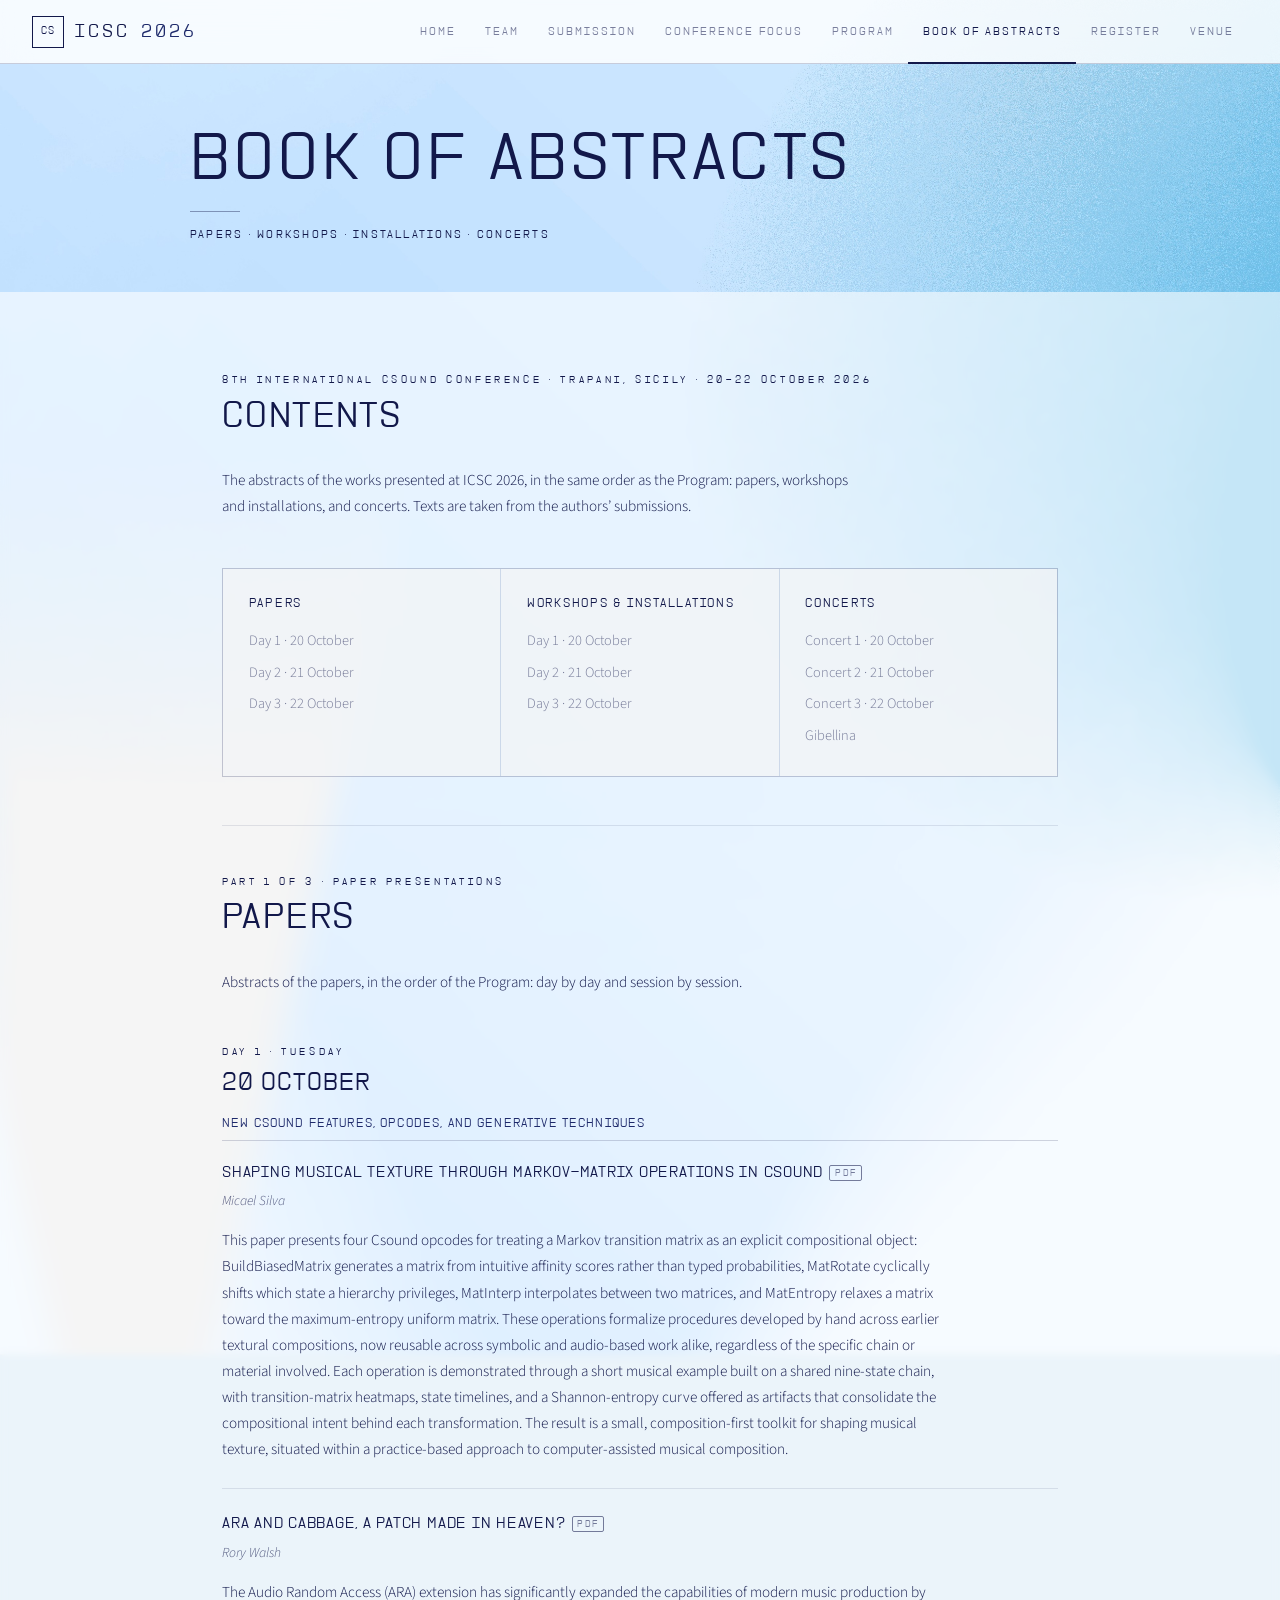
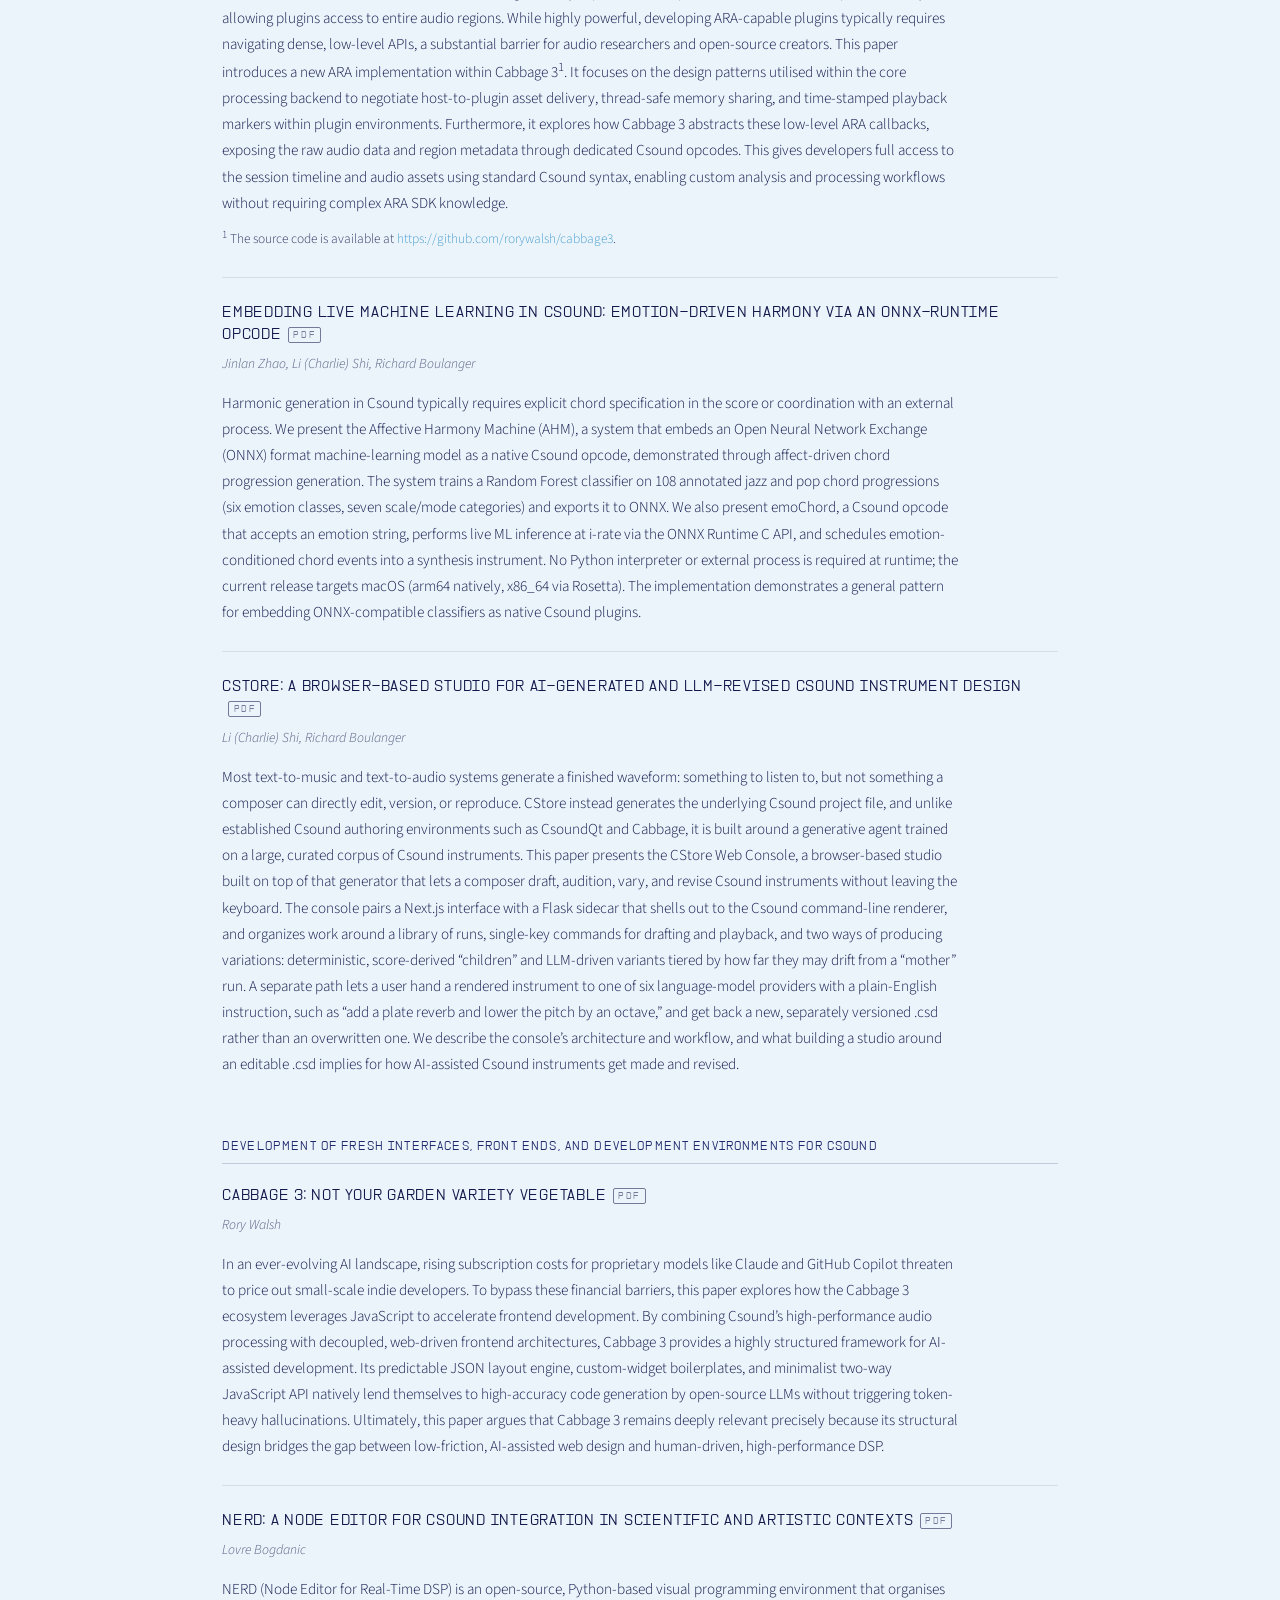
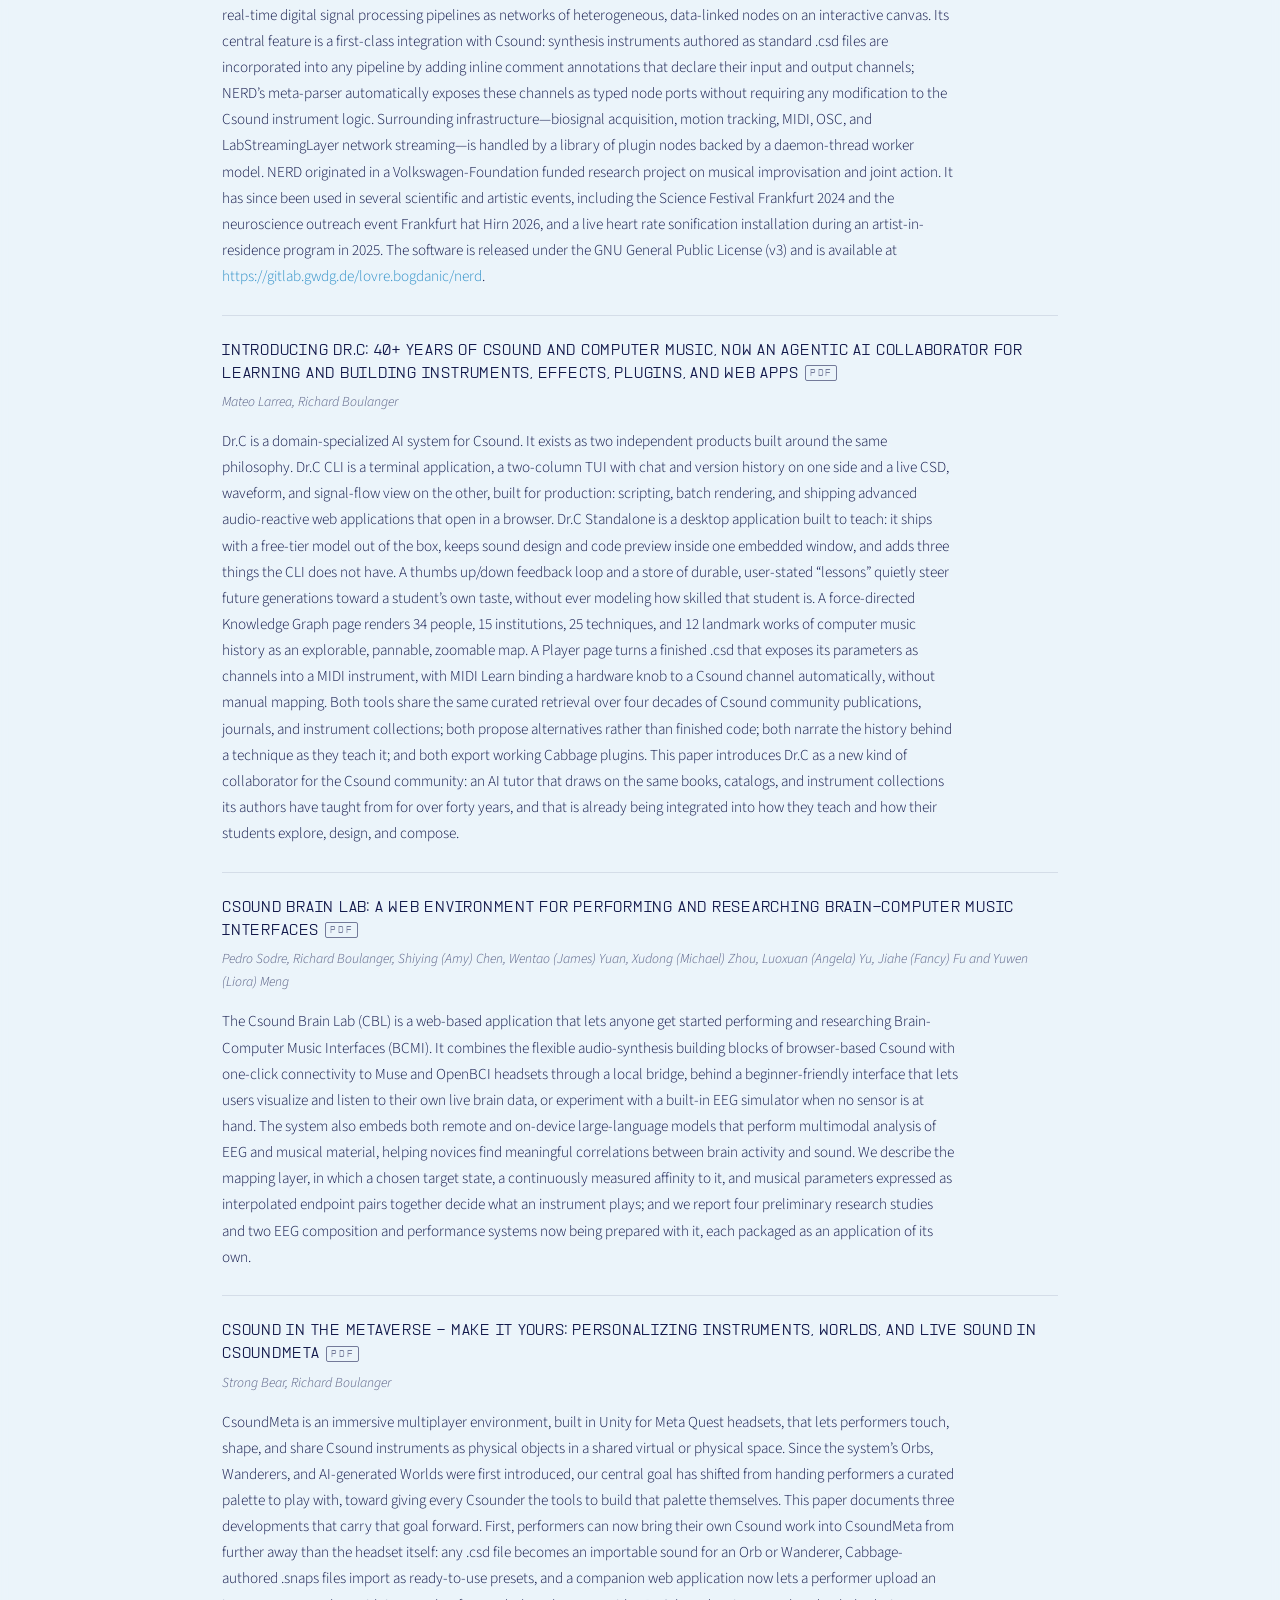
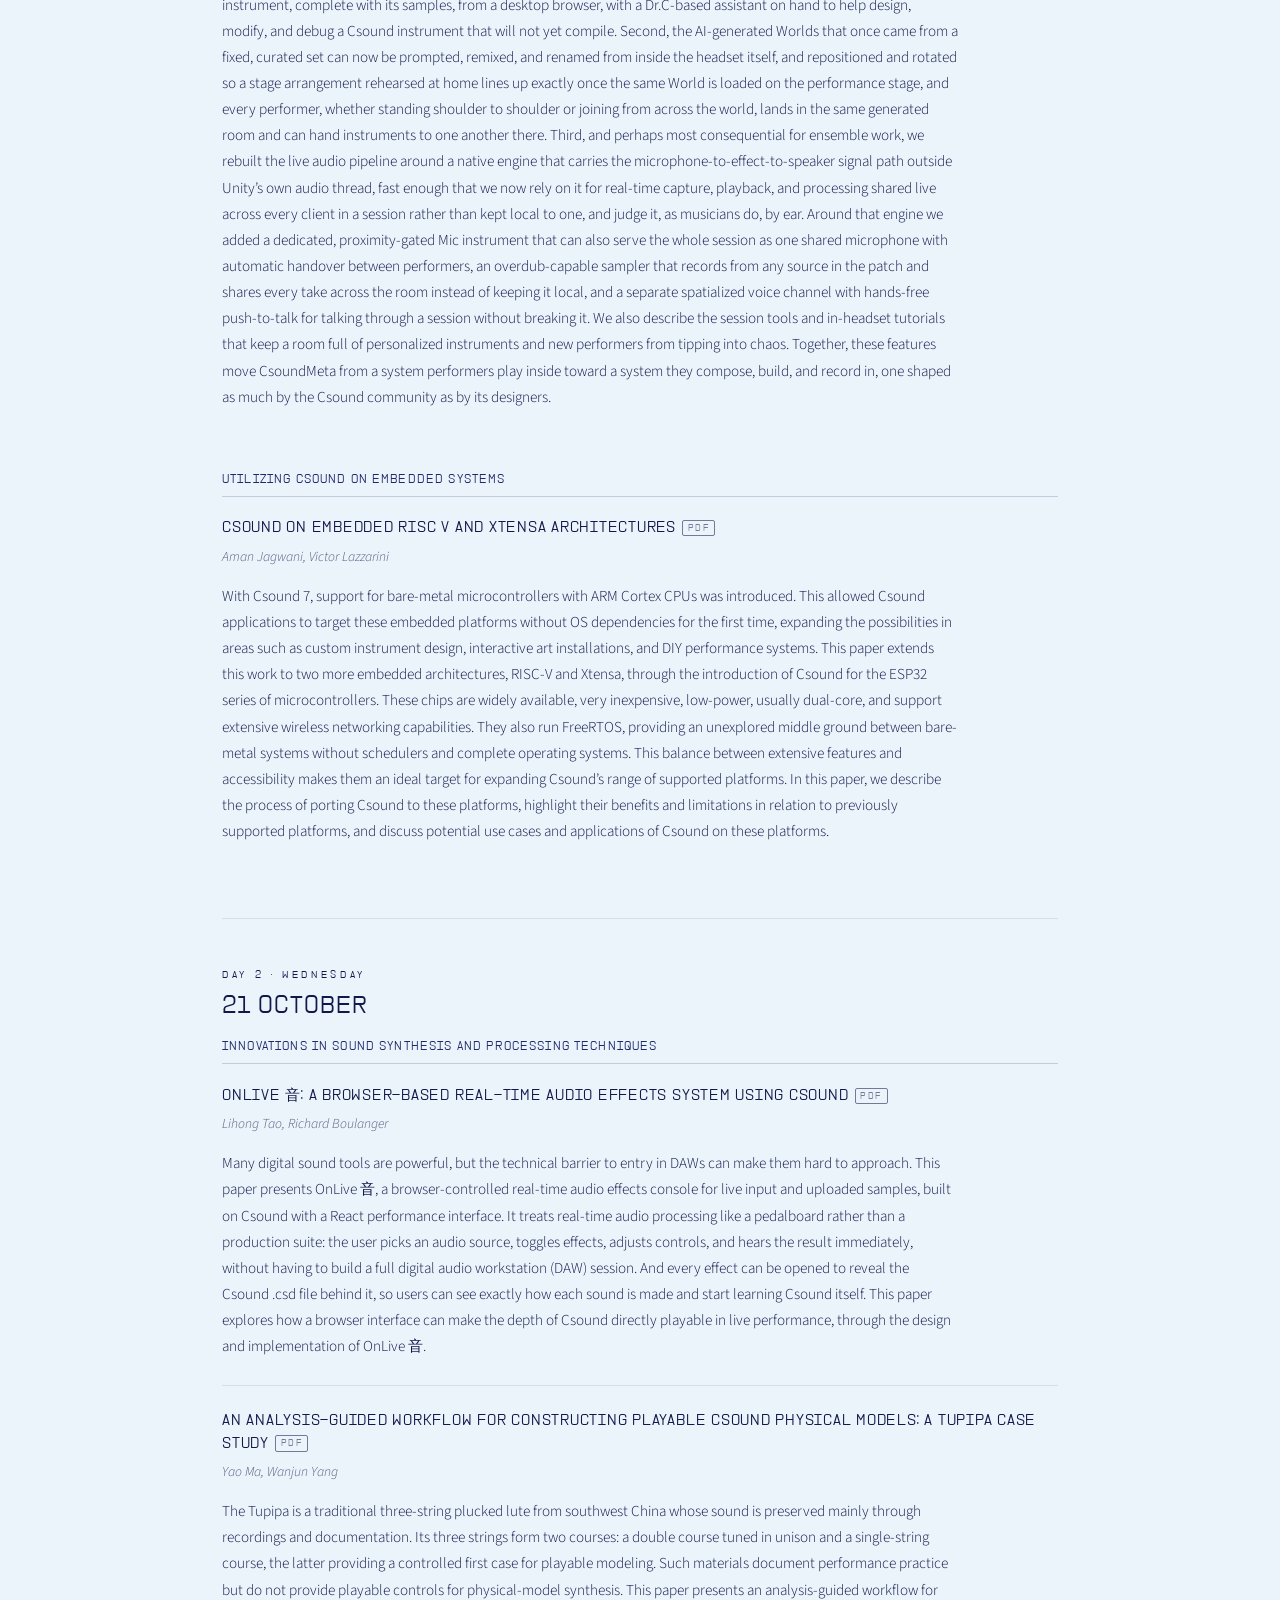
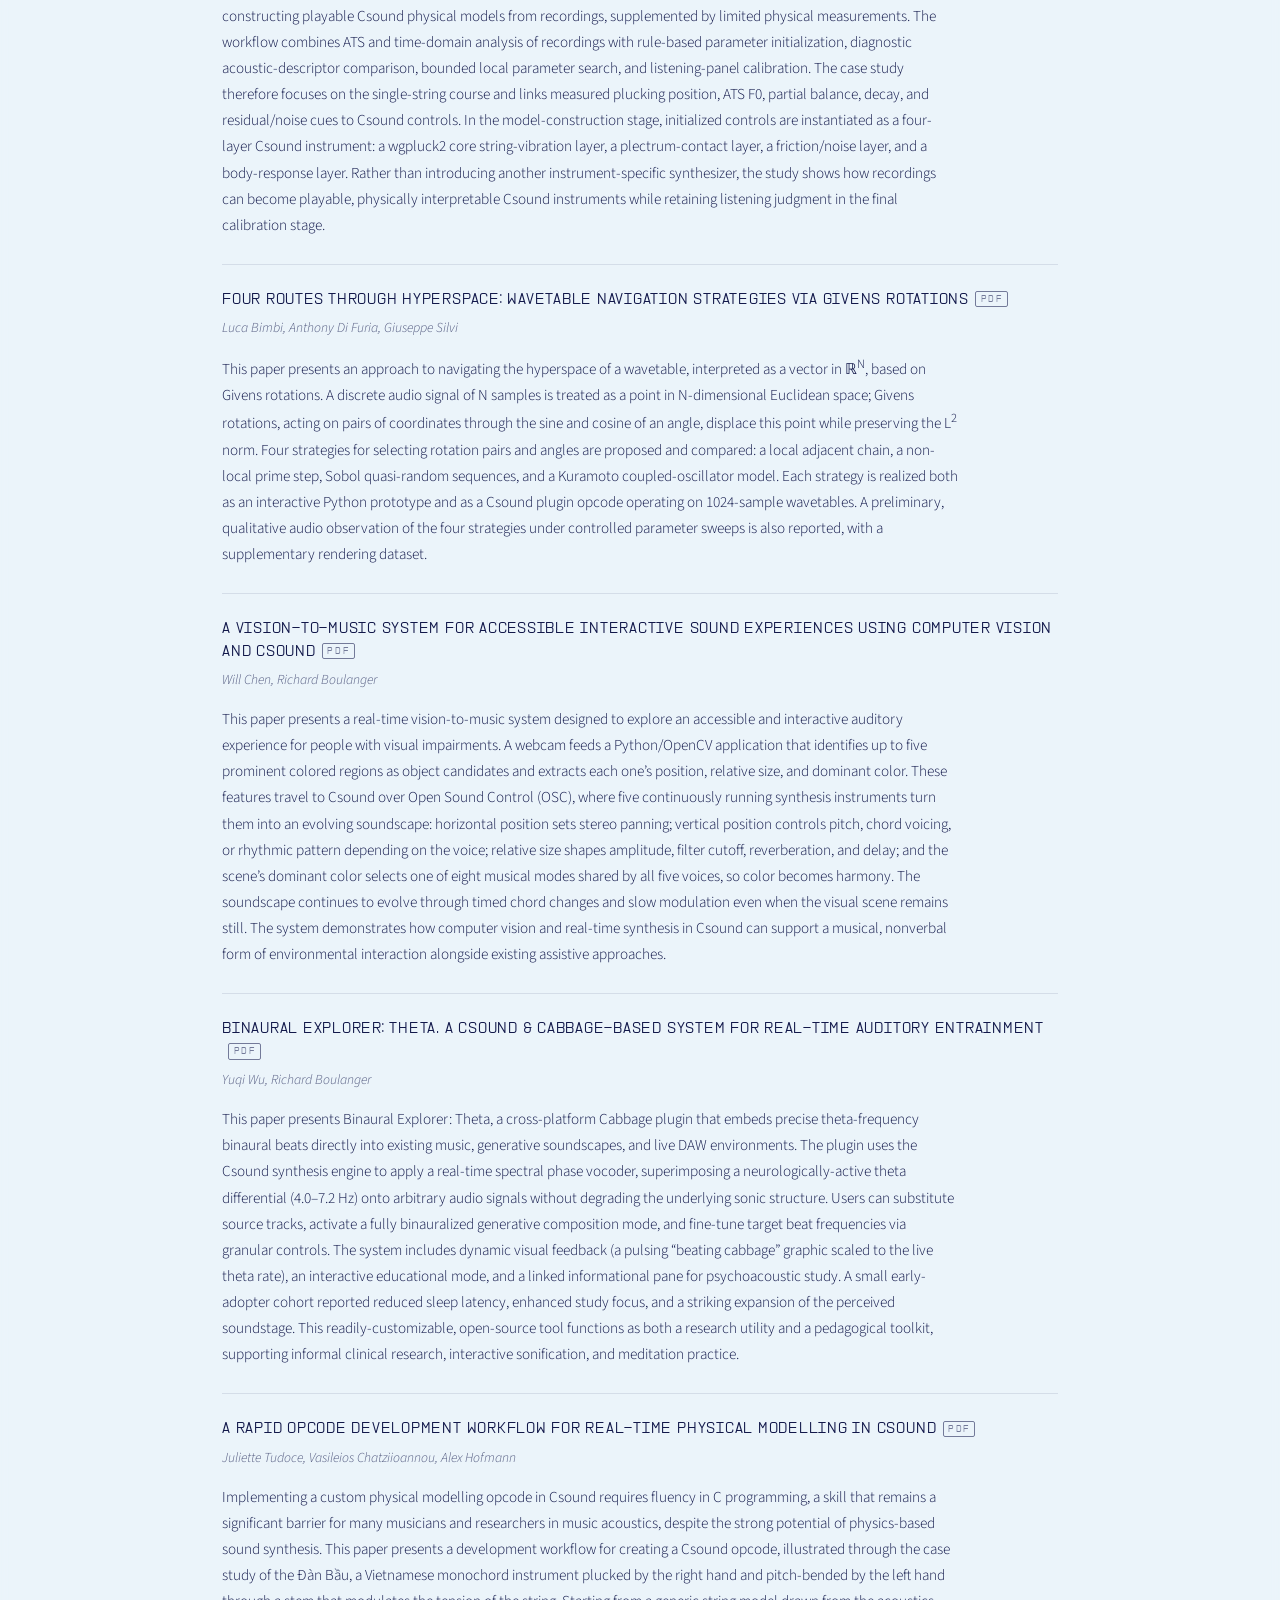
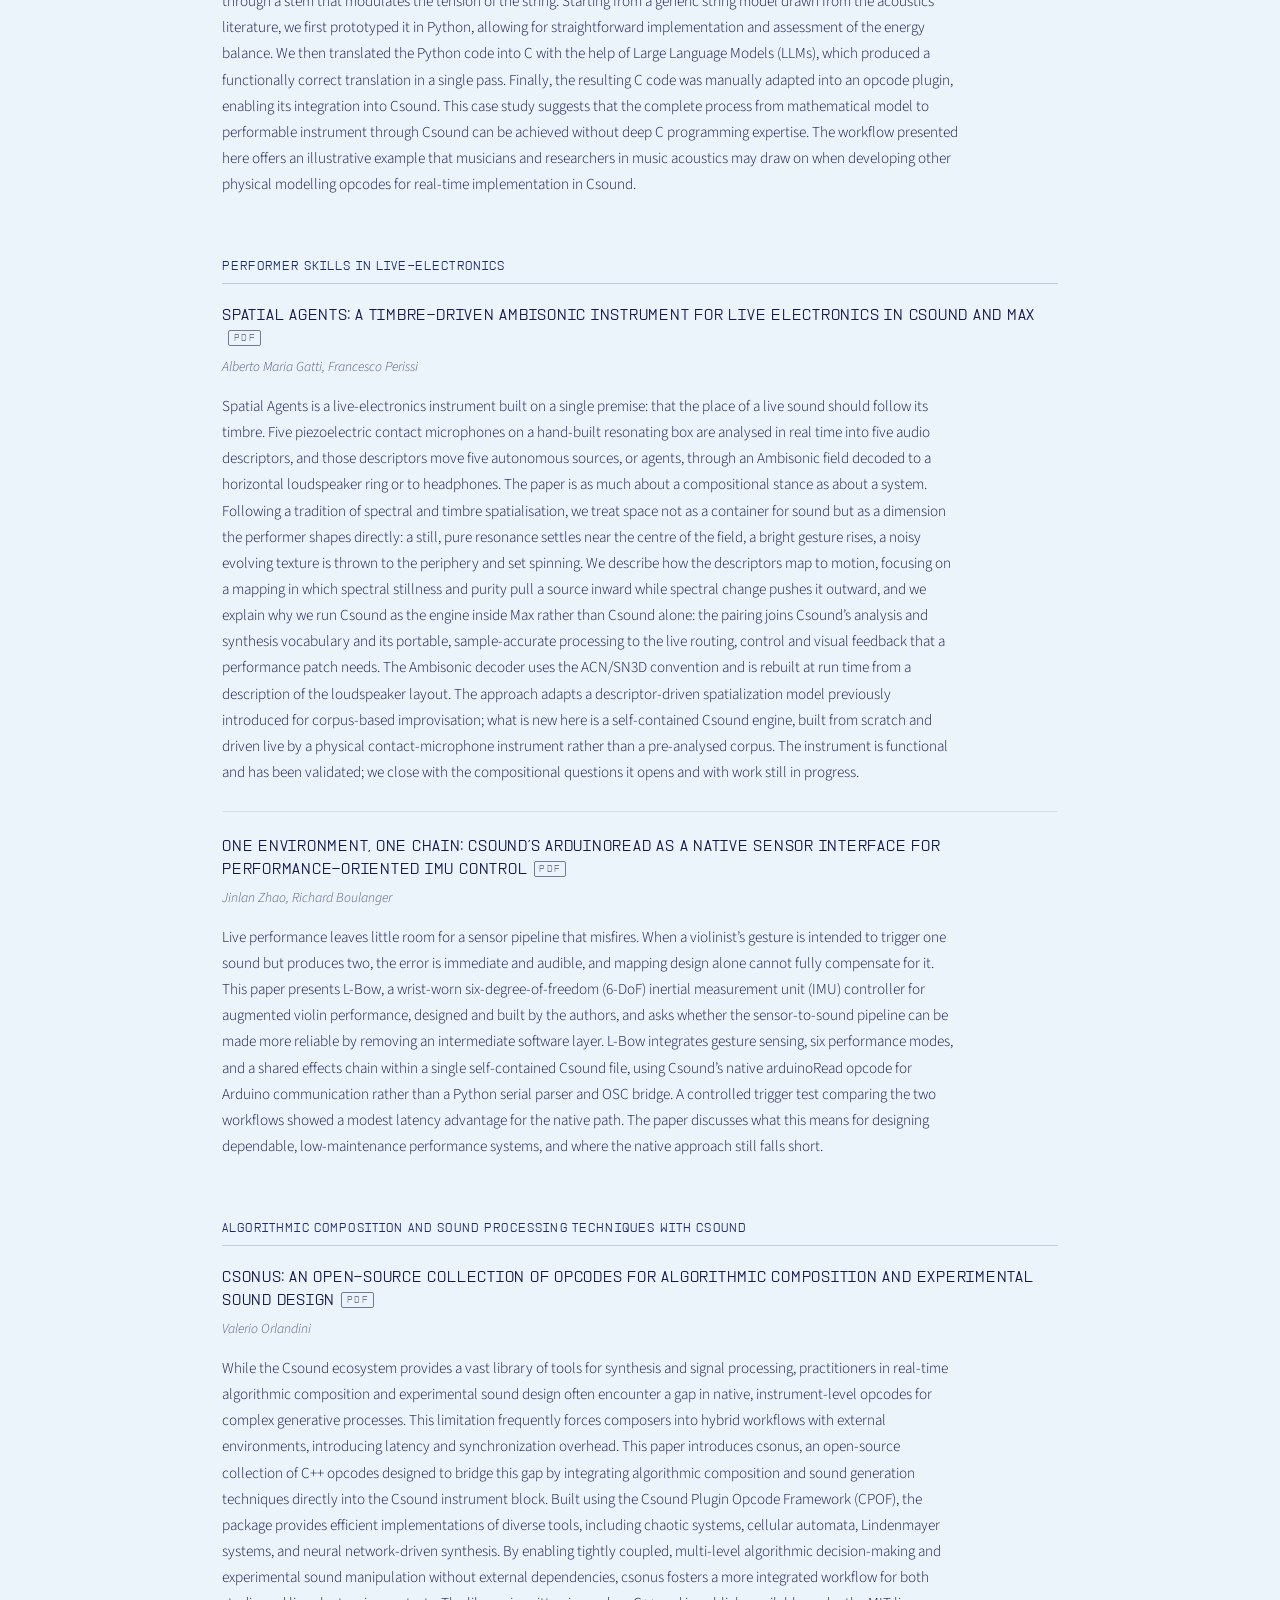
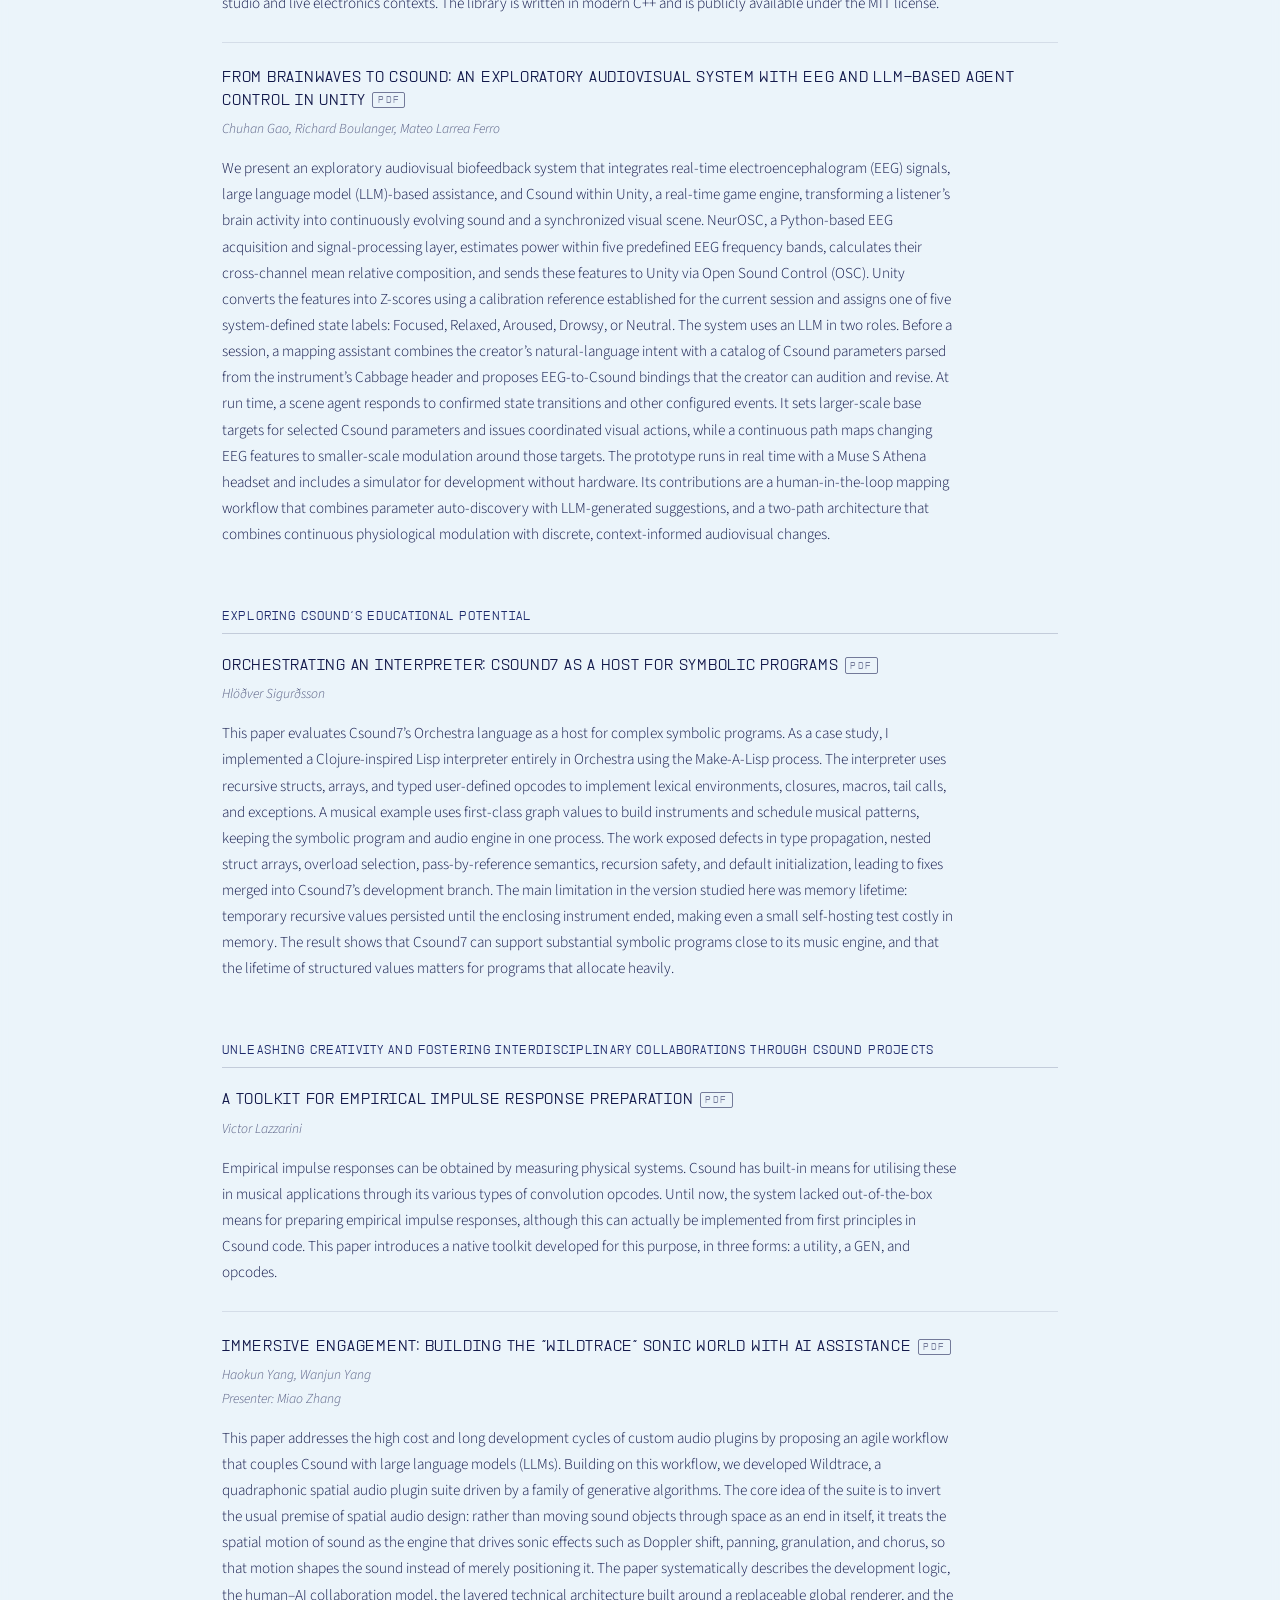
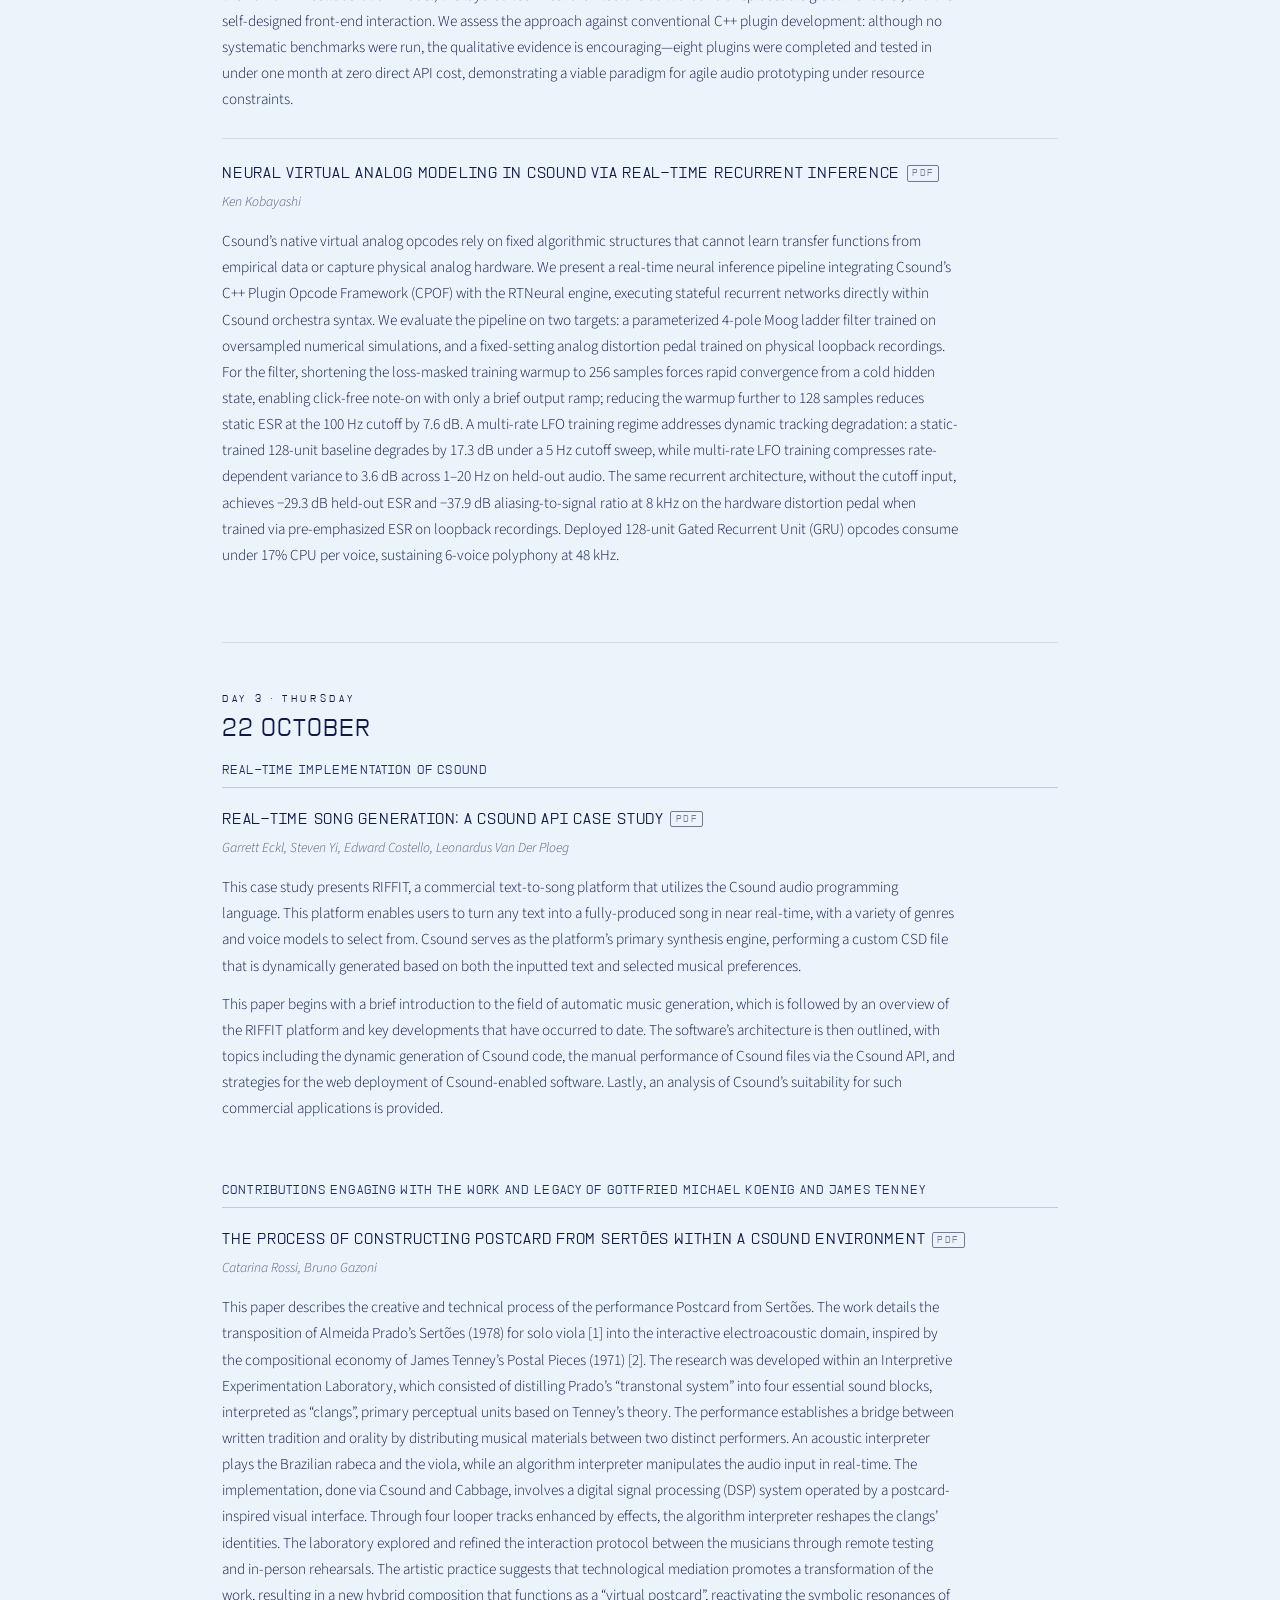
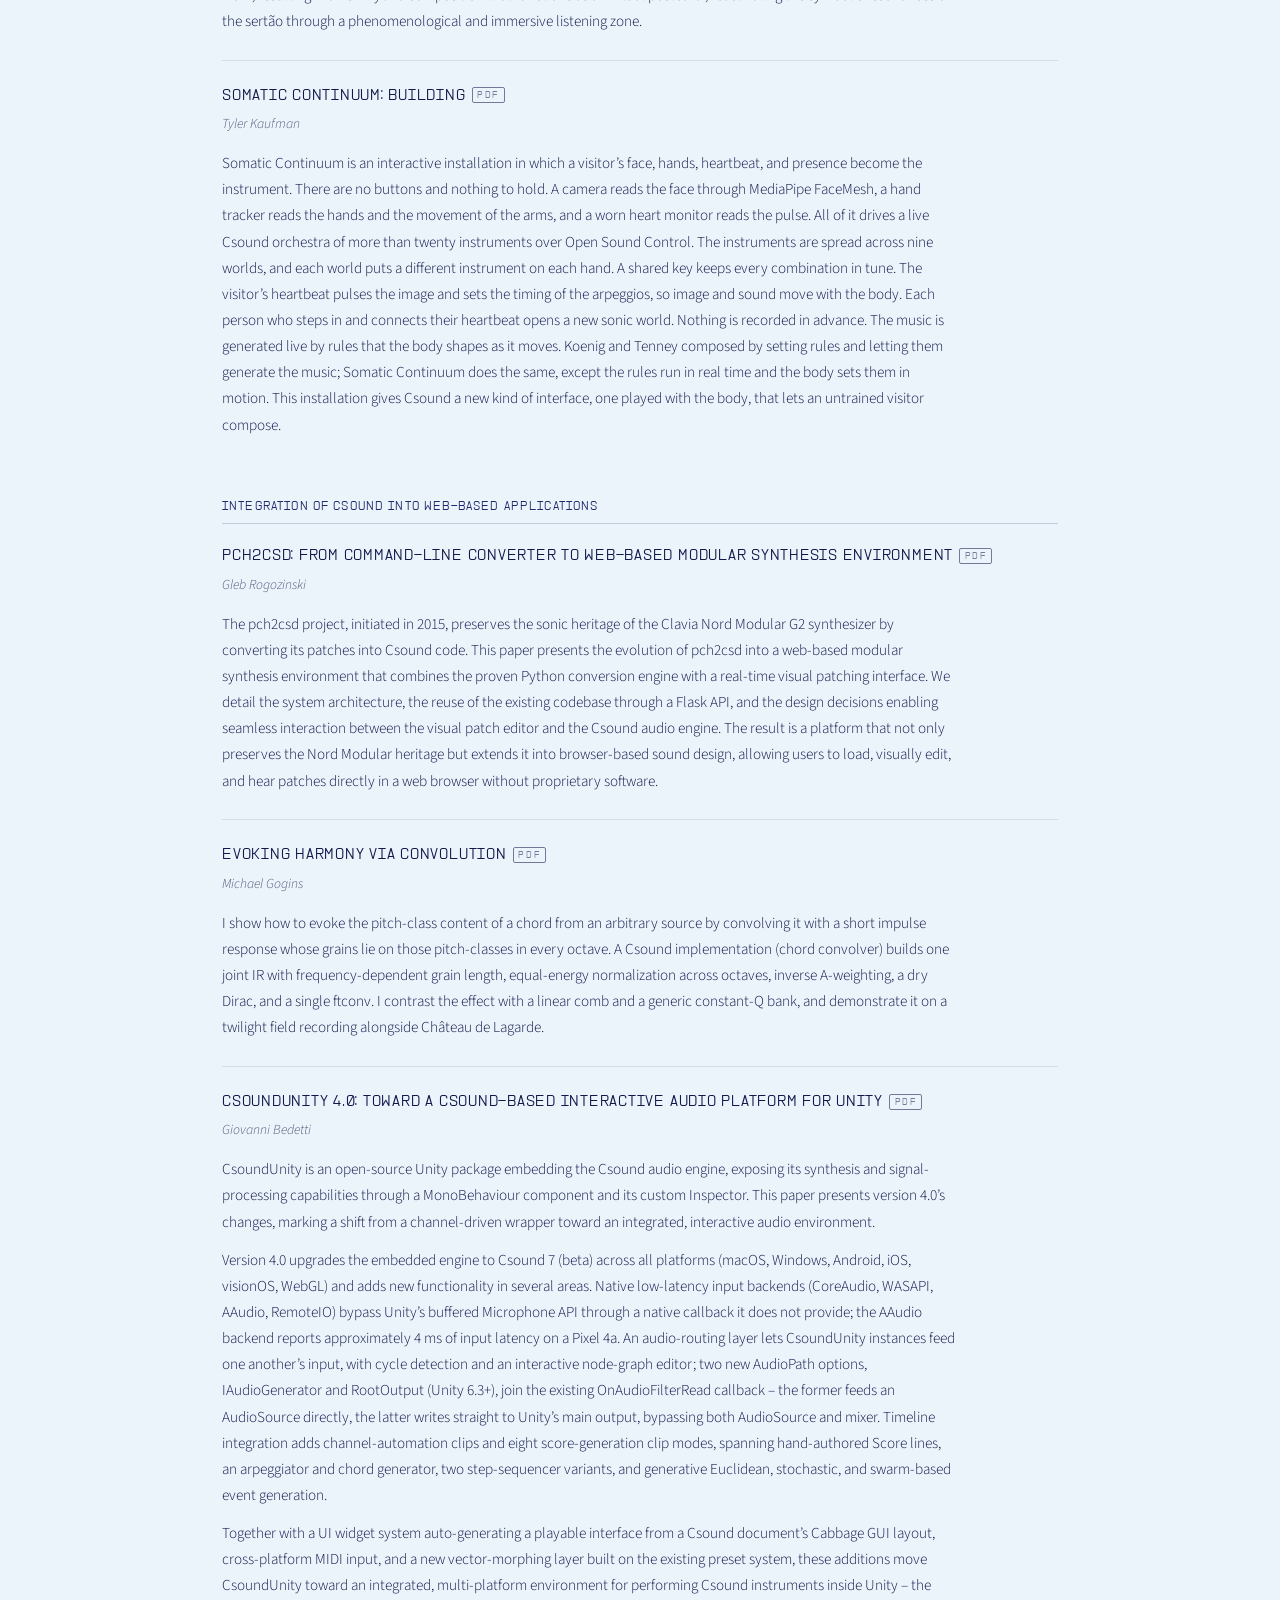
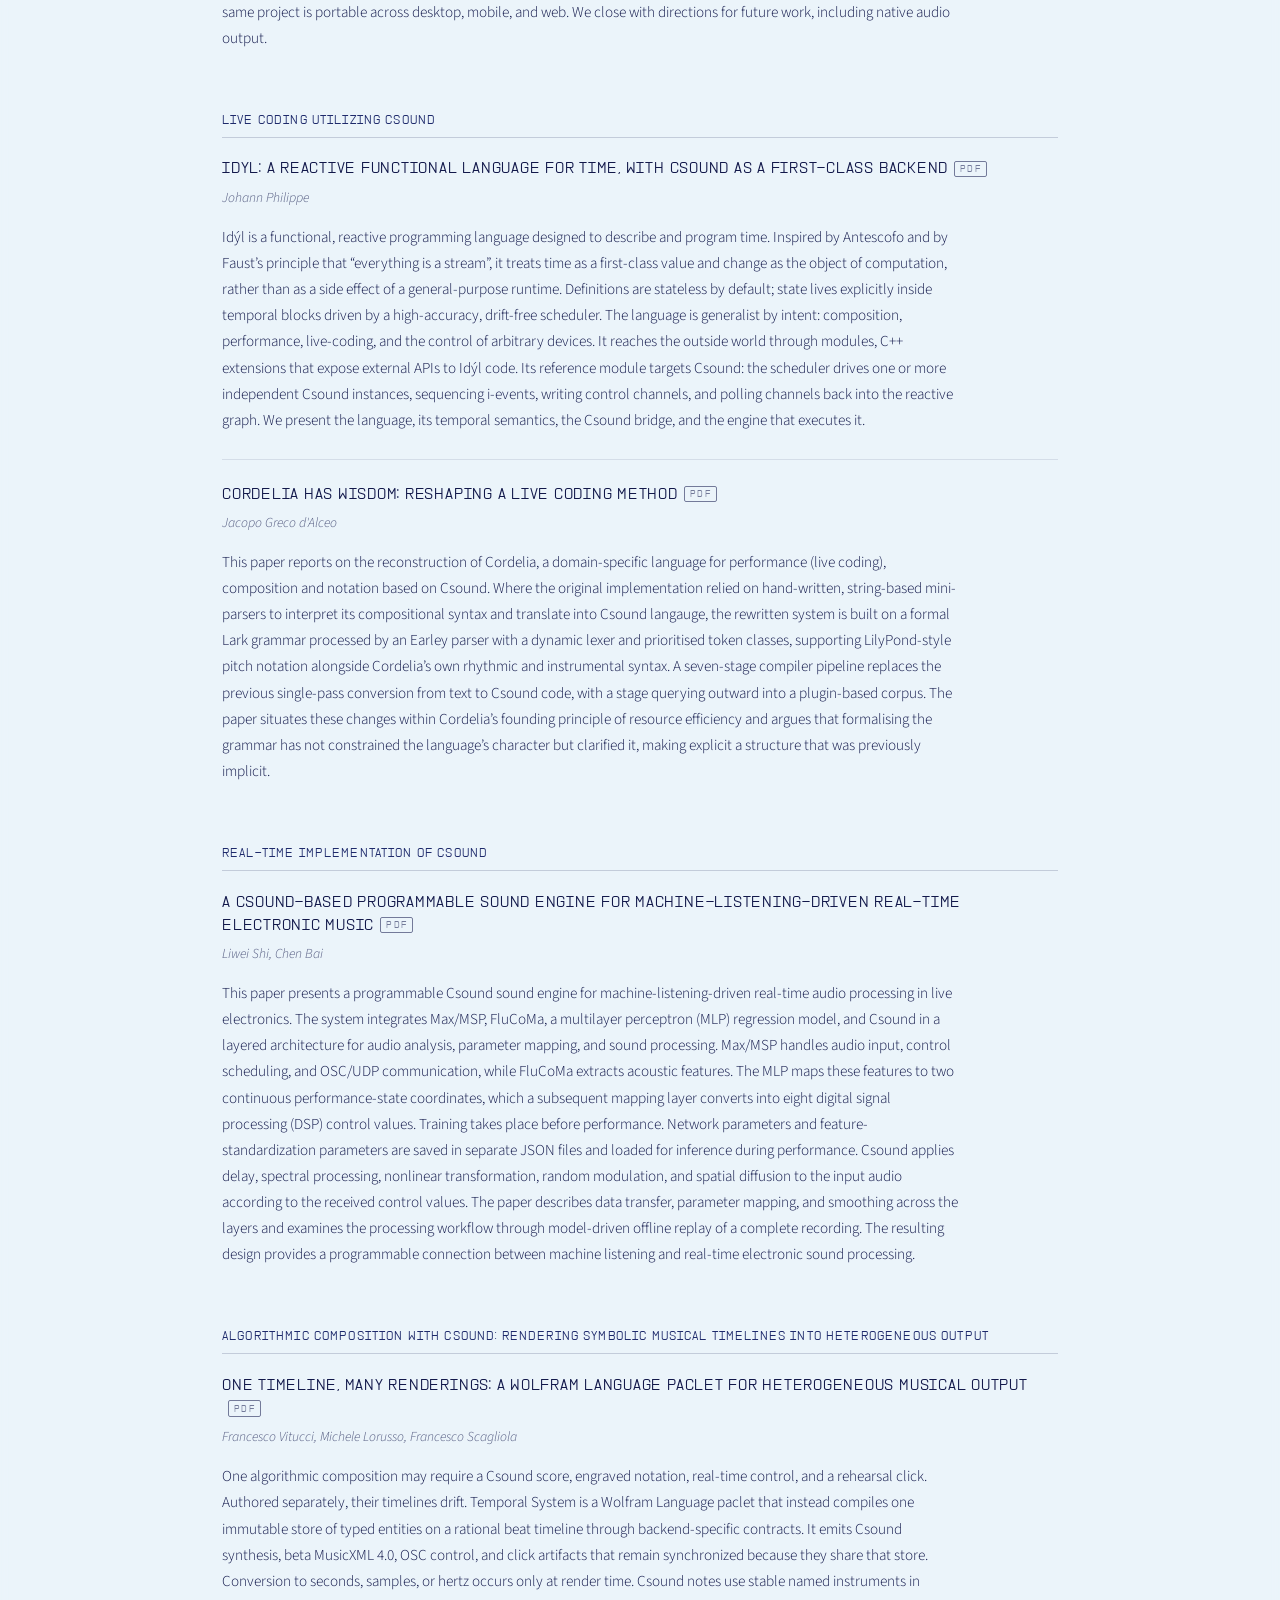
==== commit 6f756f17: "fix book of abstracts" ====
--- a/book-of-abstracts.html
+++ b/book-of-abstracts.html
@@ -14,11 +14,16 @@
 <body>
 
   <!--
-    BOOK OF ABSTRACTS — pagina generata dai PDF delle submission (cartella "Submissions 1-103").
-    L'ordine segue la pagina Program (senza orari). Titoli e autori sono presi dal Program.
-    Per trovare i campi da completare cerca nel file:  DA COMPILARE   (campi vuoti)
+    BOOK OF ABSTRACTS — pagina generata dai PDF "camera ready" (cartella "Submissions 1-103/camera ready").
+    L'ordine segue la pagina Program (senza orari). Titoli e autori (con i ruoli) sono presi dal Program;
+    dove nel Program c'è il segnaposto XXXX XXXX gli autori sono presi dal camera-ready.
+    Le voci barrate nel Program qui NON sono barrate.
+    Per trovare i punti da controllare cerca nel file:  DA COMPILARE  (campi vuoti)
     e  NOTA  (voci in cui il testo non è un vero "Abstract" o non c'è un PDF).
-    Il commento "PDF n" sopra ogni voce indica il numero del PDF di origine.
+    Il commento "camera-ready n" sopra ogni voce indica il numero del PDF di origine.
+    Il titolo di ogni paper è un link al suo PDF nella cartella "papers": l'id della voce e il nome del file hanno lo stesso numero
+    (id="paper-07" → papers/icsc2026-paper-07.pdf). Il PDF si apre in una nuova scheda del browser (nessun download forzato).
+    Per sostituire un PDF basta sovrascrivere il file in "papers" mantenendo lo stesso nome.
   -->
 
   <div class="nav-wrapper">
@@ -135,32 +140,33 @@
           <section class="boa-group">
             <h4 class="boa-session">New Csound features, opcodes, and generative techniques</h4>
             <article class="boa-item" id="paper-01">
-              <!-- PDF 62 -->
-              <h5 class="boa-title">Shaping Musical Texture through Markov-Matrix Operations in Csound</h5>
+              <!-- camera-ready 62 -->
+              <h5 class="boa-title"><a class="boa-pdf" href="papers/icsc2026-paper-01.pdf" target="_blank" rel="noopener noreferrer" title="Open the paper (PDF) in a new tab">Shaping Musical Texture through Markov-Matrix Operations in Csound</a></h5>
               <p class="boa-authors">Micael Silva</p>
               <div class="boa-abstract">
                 <p>This paper presents four Csound opcodes for treating a Markov transition matrix as an explicit compositional object: BuildBiasedMatrix generates a matrix from intuitive affinity scores rather than typed probabilities, MatRotate cyclically shifts which state a hierarchy privileges, MatInterp interpolates between two matrices, and MatEntropy relaxes a matrix toward the maximum-entropy uniform matrix. These operations formalize procedures developed by hand across earlier textural compositions, now reusable across symbolic and audio-based work alike, regardless of the specific chain or material involved. Each operation is demonstrated through a short musical example built on a shared nine-state chain, with transition-matrix heatmaps, state timelines, and a Shannon-entropy curve offered as artifacts that consolidate the compositional intent behind each transformation. The result is a small, composition-first toolkit for shaping musical texture, situated within a practice-based approach to computer-assisted musical composition.</p>
               </div>
             </article>
             <article class="boa-item" id="paper-02">
-              <!-- PDF 54 -->
-              <h5 class="boa-title">ARA and Cabbage, a patch made in heaven?</h5>
+              <!-- camera-ready 54 -->
+              <h5 class="boa-title"><a class="boa-pdf" href="papers/icsc2026-paper-02.pdf" target="_blank" rel="noopener noreferrer" title="Open the paper (PDF) in a new tab">ARA and Cabbage, a patch made in heaven?</a></h5>
               <p class="boa-authors">Rory Walsh</p>
               <div class="boa-abstract">
-                <p>The Audio Random Access (ARA) extension has significantly expanded the capabilities of modern music production by allowing plugins access to entire audio regions. While highly powerful, developing ARA-capable plugins typically requires navigating dense, low-level APIs, a substantial barrier for audio researchers and open-source creators. This paper introduces a novel new ARA implementation within Cabbage 3. It focuses on the design patterns utilised within the core processing backend to negotiate host-to-plugin asset delivery, thread-safe memory sharing, and time-stamped playback markers within plugin environments. Furthermore, it explores how Cabbage 3 abstracts these low-level ARA callbacks, exposing the raw audio data and region metadata through dedicated Csound opcodes. This gives developers full access to the session timeline and audio assets using standard Csound syntax, enabling custom analysis and processing workflows without requiring complex ARA SDK knowledge.</p>
+                <p>The Audio Random Access (ARA) extension has significantly expanded the capabilities of modern music production by allowing plugins access to entire audio regions. While highly powerful, developing ARA-capable plugins typically requires navigating dense, low-level APIs, a substantial barrier for audio researchers and open-source creators. This paper introduces a new ARA implementation within Cabbage 3<sup>1</sup>. It focuses on the design patterns utilised within the core processing backend to negotiate host-to-plugin asset delivery, thread-safe memory sharing, and time-stamped playback markers within plugin environments. Furthermore, it explores how Cabbage 3 abstracts these low-level ARA callbacks, exposing the raw audio data and region metadata through dedicated Csound opcodes. This gives developers full access to the session timeline and audio assets using standard Csound syntax, enabling custom analysis and processing workflows without requiring complex ARA SDK knowledge.</p>
+                <p class="boa-fn"><sup>1</sup> The source code is available at <a href="https://github.com/rorywalsh/cabbage3" target="_blank" rel="noopener noreferrer">https://github.com/rorywalsh/cabbage3</a>.</p>
               </div>
             </article>
             <article class="boa-item" id="paper-03">
-              <!-- PDF 59 -->
-              <h5 class="boa-title">Embedding Live Machine Learning in Csound: Emotion-Driven Harmony via an ONNX-Runtime Opcode</h5>
+              <!-- camera-ready 59 -->
+              <h5 class="boa-title"><a class="boa-pdf" href="papers/icsc2026-paper-03.pdf" target="_blank" rel="noopener noreferrer" title="Open the paper (PDF) in a new tab">Embedding Live Machine Learning in Csound: Emotion-Driven Harmony via an ONNX-Runtime Opcode</a></h5>
               <p class="boa-authors">Jinlan Zhao, Li (Charlie) Shi, Richard Boulanger</p>
               <div class="boa-abstract">
-                <p>Harmonic generation in Csound typically requires explicit chord specification in the score or coordination with an external process. We present the Affective Harmony Machine (AHM), a system that embeds an ONNX-format machine-learning model as a native Csound opcode, demonstrated through affect-driven chord progression generation. The system is backed by an annotated dataset of 108 jazz and pop chord progressions labeled with six emotion classes and seven scale/mode categories. A Random Forest classifier trained on this dataset is exported to the ONNX interchange format. The authors created emoChord, a Csound opcode that accepts an emotion string, performs live ML inference at i-rate via the ONNX Runtime C API, and schedules harmonically appropriate chord events into a synthesis instrument. No Python interpreter or external process is required at runtime; the current release targets macOS (arm64 natively, x86_64 via Rosetta). The implementation demonstrates a general pattern for embedding ONNX-compatible classifiers in Csound as a native plugin with no Python runtime requirement.</p>
+                <p>Harmonic generation in Csound typically requires explicit chord specification in the score or coordination with an external process. We present the Affective Harmony Machine (AHM), a system that embeds an Open Neural Network Exchange (ONNX) format machine-learning model as a native Csound opcode, demonstrated through affect-driven chord progression generation. The system trains a Random Forest classifier on 108 annotated jazz and pop chord progressions (six emotion classes, seven scale/mode categories) and exports it to ONNX. We also present emoChord, a Csound opcode that accepts an emotion string, performs live ML inference at i-rate via the ONNX Runtime C API, and schedules emotion-conditioned chord events into a synthesis instrument. No Python interpreter or external process is required at runtime; the current release targets macOS (arm64 natively, x86_64 via Rosetta). The implementation demonstrates a general pattern for embedding ONNX-compatible classifiers as native Csound plugins.</p>
               </div>
             </article>
             <article class="boa-item" id="paper-04">
-              <!-- PDF 34 -->
-              <h5 class="boa-title">CStore: A Browser-Based Studio for AI-Generated and LLM-Revised Csound Instrument Design</h5>
+              <!-- camera-ready 34 -->
+              <h5 class="boa-title"><a class="boa-pdf" href="papers/icsc2026-paper-04.pdf" target="_blank" rel="noopener noreferrer" title="Open the paper (PDF) in a new tab">CStore: A Browser-Based Studio for AI-Generated and LLM-Revised Csound Instrument Design</a></h5>
               <p class="boa-authors">Li (Charlie) Shi, Richard Boulanger</p>
               <div class="boa-abstract">
                 <p>Most text-to-music and text-to-audio systems generate a finished waveform: something to listen to, but not something a composer can directly edit, version, or reproduce. CStore instead generates the underlying Csound project file, and unlike established Csound authoring environments such as CsoundQt and Cabbage, it is built around a generative agent trained on a large, curated corpus of Csound instruments. This paper presents the CStore Web Console, a browser-based studio built on top of that generator that lets a composer draft, audition, vary, and revise Csound instruments without leaving the keyboard. The console pairs a Next.js interface with a Flask sidecar that shells out to the Csound command-line renderer, and organizes work around a library of runs, single-key commands for drafting and playback, and two ways of producing variations: deterministic, score-derived “children” and LLM-driven variants tiered by how far they may drift from a “mother” run. A separate path lets a user hand a rendered instrument to one of six language-model providers with a plain-English instruction, such as “add a plate reverb and lower the pitch by an octave,” and get back a new, separately versioned .csd rather than an overwritten one. We describe the console’s architecture and workflow, and what building a studio around an editable .csd implies for how AI-assisted Csound instruments get made and revised.</p>
@@ -171,44 +177,43 @@
           <section class="boa-group">
             <h4 class="boa-session">Development of fresh interfaces, front ends, and development environments for Csound</h4>
             <article class="boa-item" id="paper-05">
-              <!-- nessun PDF -->
-              <h5 class="boa-title">Cabbage 3: Not Your Garden Variety Vegetable</h5>
+              <!-- camera-ready 10 -->
+              <h5 class="boa-title"><a class="boa-pdf" href="papers/icsc2026-paper-05.pdf" target="_blank" rel="noopener noreferrer" title="Open the paper (PDF) in a new tab">Cabbage 3: Not Your Garden Variety Vegetable</a></h5>
               <p class="boa-authors">Rory Walsh</p>
               <div class="boa-abstract">
-                <!-- DA COMPILARE: abstract mancante (nessun PDF per questo paper) -->
+                <p>In an ever-evolving AI landscape, rising subscription costs for proprietary models like Claude and GitHub Copilot threaten to price out small-scale indie developers. To bypass these financial barriers, this paper explores how the Cabbage 3 ecosystem leverages JavaScript to accelerate frontend development. By combining Csound’s high-performance audio processing with decoupled, web-driven frontend architectures, Cabbage 3 provides a highly structured framework for AI-assisted development. Its predictable JSON layout engine, custom-widget boilerplates, and minimalist two-way JavaScript API natively lend themselves to high-accuracy code generation by open-source LLMs without triggering token-heavy hallucinations. Ultimately, this paper argues that Cabbage 3 remains deeply relevant precisely because its structural design bridges the gap between low-friction, AI-assisted web design and human-driven, high-performance DSP.</p>
               </div>
             </article>
             <article class="boa-item" id="paper-06">
-              <!-- PDF 22 -->
-              <h5 class="boa-title">NERD: A Node Editor for Csound Integration in Scientific and Artistic Contexts</h5>
+              <!-- camera-ready 22 -->
+              <h5 class="boa-title"><a class="boa-pdf" href="papers/icsc2026-paper-06.pdf" target="_blank" rel="noopener noreferrer" title="Open the paper (PDF) in a new tab">NERD: A Node Editor for Csound Integration in Scientific and Artistic Contexts</a></h5>
               <p class="boa-authors">Lovre Bogdanic</p>
               <div class="boa-abstract">
-                <!-- NOTA: nel testo compaiono due segnaposto "(details omitted for blind review)": da sostituire -->
-                <p>NERD (Node Editor for Real-Time DSP) is an open-source, Python-based visual programming environment that organises real-time digital signal processing pipelines as networks of heterogeneous, data-linked nodes on an interactive canvas. Its central feature is a first-class integration with Csound: synthesis instruments authored as standard .csd files are incorporated into any pipeline by adding inline comment annotations that declare their input and output channels; NERD’s meta-parser automatically exposes these channels as typed node ports without requiring any modification to the Csound instrument logic. Surrounding infrastructure—biosignal acquisition, motion tracking, MIDI, OSC, and LabStreamingLayer network streaming—is handled by a library of plugin nodes backed by a daemon-thread worker model. NERD originated in a (details omitted for blind review) research project on musical improvisation and joint action. It has since been used in several scientific and artistic events, including the Science Festival Frankfurt 2024 and the neuroscience outreach event Frankfurt hat Hirn 2026, and a live heart rate sonification installation during an artist-in-residence programme in 2025. The software is released under the GNU General Public License (v3) and is available at (details omitted for blind review).</p>
+                <p>NERD (Node Editor for Real-Time DSP) is an open-source, Python-based visual programming environment that organises real-time digital signal processing pipelines as networks of heterogeneous, data-linked nodes on an interactive canvas. Its central feature is a first-class integration with Csound: synthesis instruments authored as standard .csd files are incorporated into any pipeline by adding inline comment annotations that declare their input and output channels; NERD’s meta-parser automatically exposes these channels as typed node ports without requiring any modification to the Csound instrument logic. Surrounding infrastructure—biosignal acquisition, motion tracking, MIDI, OSC, and LabStreamingLayer network streaming—is handled by a library of plugin nodes backed by a daemon-thread worker model. NERD originated in a Volkswagen-Foundation funded research project on musical improvisation and joint action. It has since been used in several scientific and artistic events, including the Science Festival Frankfurt 2024 and the neuroscience outreach event Frankfurt hat Hirn 2026, and a live heart rate sonification installation during an artist-in-residence program in 2025. The software is released under the GNU General Public License (v3) and is available at <a href="https://gitlab.gwdg.de/lovre.bogdanic/nerd" target="_blank" rel="noopener noreferrer">https://gitlab.gwdg.de/lovre.bogdanic/nerd</a>.</p>
               </div>
             </article>
             <article class="boa-item" id="paper-07">
-              <!-- PDF 40 -->
-              <h5 class="boa-title">Introducing Dr.C: 40+ Years of Csound and Computer Music, Now an Agentic AI Collaborator for Learning and Building Instruments, Effects, Plugins, and Web Apps</h5>
+              <!-- camera-ready 40 -->
+              <h5 class="boa-title"><a class="boa-pdf" href="papers/icsc2026-paper-07.pdf" target="_blank" rel="noopener noreferrer" title="Open the paper (PDF) in a new tab">Introducing Dr.C: 40+ Years of Csound and Computer Music, Now an Agentic AI Collaborator for Learning and Building Instruments, Effects, Plugins, and Web Apps</a></h5>
               <p class="boa-authors">Mateo Larrea, Richard Boulanger</p>
               <div class="boa-abstract">
-                <p>Dr.C is a domain-specialized AI system for Csound. It exists as two independent products built around the same philosophy. Dr.C CLI is a Bun-based terminal application, a two-column TUI with chat and version history on one side and a live CSD, waveform, and signal-flow view on the other, built for production: scripting, batch rendering, and shipping advanced audio-reactive web applications that open in a browser. Dr.C Standalone is an Electron desktop application built to teach: it ships with a free-tier model out of the box, keeps sound design and code preview inside one embedded window, and adds three things the CLI does not have. A thumbs up/down feedback loop and a store of durable, user-stated “lessons” quietly steer future generations toward a student’s own taste, without ever modeling how skilled that student is. A force-directed Knowledge Graph page turns 34 people, 15 institutions, 25 techniques, and a dozen landmark works of computer music history into something a student can pan, zoom, and get lost in. A Player page turns any finished .csd into a MIDI instrument on the spot, with MIDI Learn binding a hardware knob to a Csound channel the moment it moves. Both tools share the same curated retrieval over the full text of The Csound Book, the FLOSS Manual, the Cabbage manual and instrument collection, the McCurdy Csound and Cabbage instrument library, the Boulanger Csound Catalog, the Csound Journal and Csound Magazine, the canonical Csound reference manual, and four decades of instruments drawn from the Csound mailing list, the CsoundQt example library, and historic catalogues by Mathews, Risset, and Dodge and Jerse, ported to Csound; both propose alternatives rather than finished code; both narrate the history behind a technique as they teach it; and both export working Cabbage plugins. This paper describes what each tool is for, why we built two instead of one, and what early classroom use is teaching us about sequencing AI-assisted synthesis instruction when the interface itself is a pedagogical choice.</p>
+                <p>Dr.C is a domain-specialized AI system for Csound. It exists as two independent products built around the same philosophy. Dr.C CLI is a terminal application, a two-column TUI with chat and version history on one side and a live CSD, waveform, and signal-flow view on the other, built for production: scripting, batch rendering, and shipping advanced audio-reactive web applications that open in a browser. Dr.C Standalone is a desktop application built to teach: it ships with a free-tier model out of the box, keeps sound design and code preview inside one embedded window, and adds three things the CLI does not have. A thumbs up/down feedback loop and a store of durable, user-stated “lessons” quietly steer future generations toward a student’s own taste, without ever modeling how skilled that student is. A force-directed Knowledge Graph page renders 34 people, 15 institutions, 25 techniques, and 12 landmark works of computer music history as an explorable, pannable, zoomable map. A Player page turns a finished .csd that exposes its parameters as channels into a MIDI instrument, with MIDI Learn binding a hardware knob to a Csound channel automatically, without manual mapping. Both tools share the same curated retrieval over four decades of Csound community publications, journals, and instrument collections; both propose alternatives rather than finished code; both narrate the history behind a technique as they teach it; and both export working Cabbage plugins. This paper introduces Dr.C as a new kind of collaborator for the Csound community: an AI tutor that draws on the same books, catalogs, and instrument collections its authors have taught from for over forty years, and that is already being integrated into how they teach and how their students explore, design, and compose.</p>
               </div>
             </article>
             <article class="boa-item" id="paper-08">
-              <!-- PDF 39 -->
-              <h5 class="boa-title">Csound Brain Lab: A Web Environment for Performing and Researching Brain-Computer Music Interfaces</h5>
+              <!-- camera-ready 39 -->
+              <h5 class="boa-title"><a class="boa-pdf" href="papers/icsc2026-paper-08.pdf" target="_blank" rel="noopener noreferrer" title="Open the paper (PDF) in a new tab">Csound Brain Lab: A Web Environment for Performing and Researching Brain-Computer Music Interfaces</a></h5>
               <p class="boa-authors">Pedro Sodre, Richard Boulanger, Shiying (Amy) Chen, Wentao (James) Yuan, Xudong (Michael) Zhou, Luoxuan (Angela) Yu, Jiahe (Fancy) Fu and Yuwen (Liora) Meng</p>
               <div class="boa-abstract">
-                <p>The Csound Brain Lab (CBL) is a web-based application that lets anyone get started performing and researching Brain-Computer Music Interfaces (BCMI). It combines the flexible audio-synthesis building blocks of browser-based Csound with convenient web-Bluetooth connectivity to Muse and OpenBCI headsets, behind a beginner-friendly interface that lets users visualize and listen to their own live brain data, or experiment with a bank of EEG simulators when no sensor is at hand. The system also embeds both remote and on-device large-language models that perform multimodal analysis of EEG and musical material, helping novices find meaningful correlations between brain activity and sound. We give an overview of the three tools the environment is built around, namely the EEG Source Panel, the Perform tab, and the Research tab; we discuss the strategies by which CBL turns a continuous brain-wave stream into musical phrases; and we reflect on how a system like this can put the human, whether the listener, the student, or the family member, back at the center of the computer-music experience.</p>
+                <p>The Csound Brain Lab (CBL) is a web-based application that lets anyone get started performing and researching Brain-Computer Music Interfaces (BCMI). It combines the flexible audio-synthesis building blocks of browser-based Csound with one-click connectivity to Muse and OpenBCI headsets through a local bridge, behind a beginner-friendly interface that lets users visualize and listen to their own live brain data, or experiment with a built-in EEG simulator when no sensor is at hand. The system also embeds both remote and on-device large-language models that perform multimodal analysis of EEG and musical material, helping novices find meaningful correlations between brain activity and sound. We describe the mapping layer, in which a chosen target state, a continuously measured affinity to it, and musical parameters expressed as interpolated endpoint pairs together decide what an instrument plays; and we report four preliminary research studies and two EEG composition and performance systems now being prepared with it, each packaged as an application of its own.</p>
               </div>
             </article>
             <article class="boa-item" id="paper-09">
-              <!-- PDF 35 -->
-              <h5 class="boa-title">Csound in the MetaVerse - Make It Yours: Personalizing Instruments, Worlds, and Live Sound in CsoundMeta</h5>
+              <!-- camera-ready 35 -->
+              <h5 class="boa-title"><a class="boa-pdf" href="papers/icsc2026-paper-09.pdf" target="_blank" rel="noopener noreferrer" title="Open the paper (PDF) in a new tab">Csound in the MetaVerse - Make It Yours: Personalizing Instruments, Worlds, and Live Sound in CsoundMeta</a></h5>
               <p class="boa-authors">Strong Bear, Richard Boulanger</p>
               <div class="boa-abstract">
-                <p>CsoundMeta is an immersive multiplayer environment, built in Unity for Meta Quest headsets, that lets performers touch, shape, and share Csound instruments as physical objects in a shared virtual or physical space. Since the system’s Orbs, Wanderers, and AI-generated Skybox worlds were first introduced, our central goal has shifted from handing performers a curated palette to play with, toward giving every Csounder the tools to build that palette themselves. This paper documents three developments that carry that goal forward. First, performers can now bring their own Csound work directly into the headset: any .csd file becomes an importable sound for an Orb or Wanderer, and Cabbage-authored .snaps files import as ready-to-use presets, so a patch built at a desk can be played, thrown, and squeezed the same evening. Second, the AI-generated Skybox worlds that once came from a fixed, curated set can now be prompted, remixed, and renamed from inside the headset itself, and every performer, whether standing shoulder to shoulder or joining from across the world, lands in the same generated room and can hand instruments to one another there. Third, and perhaps most consequential for ensemble work, we rebuilt the live audio pipeline around a native, low-latency engine that carries the microphone-to-effect-to-speaker signal path outside Unity’s own audio thread, bringing round-trip latency under 25 milliseconds, and introduced a dedicated, proximity-gated Mic instrument, passed hand to hand like any other object, and an overdub-capable sampler that can record from any source in the patch. We also describe the session tools, AI-generated backing tracks, and in-headset tutorials that keep a room full of personalized instruments and new performers from tipping into chaos. Together, these features move CsoundMeta from a system performers play inside toward a system they compose, build, and record in, one shaped as much by the Csound community as by its designers.</p>
+                <p>CsoundMeta is an immersive multiplayer environment, built in Unity for Meta Quest headsets, that lets performers touch, shape, and share Csound instruments as physical objects in a shared virtual or physical space. Since the system’s Orbs, Wanderers, and AI-generated Worlds were first introduced, our central goal has shifted from handing performers a curated palette to play with, toward giving every Csounder the tools to build that palette themselves. This paper documents three developments that carry that goal forward. First, performers can now bring their own Csound work into CsoundMeta from further away than the headset itself: any .csd file becomes an importable sound for an Orb or Wanderer, Cabbage-authored .snaps files import as ready-to-use presets, and a companion web application now lets a performer upload an instrument, complete with its samples, from a desktop browser, with a Dr.C-based assistant on hand to help design, modify, and debug a Csound instrument that will not yet compile. Second, the AI-generated Worlds that once came from a fixed, curated set can now be prompted, remixed, and renamed from inside the headset itself, and repositioned and rotated so a stage arrangement rehearsed at home lines up exactly once the same World is loaded on the performance stage, and every performer, whether standing shoulder to shoulder or joining from across the world, lands in the same generated room and can hand instruments to one another there. Third, and perhaps most consequential for ensemble work, we rebuilt the live audio pipeline around a native engine that carries the microphone-to-effect-to-speaker signal path outside Unity’s own audio thread, fast enough that we now rely on it for real-time capture, playback, and processing shared live across every client in a session rather than kept local to one, and judge it, as musicians do, by ear. Around that engine we added a dedicated, proximity-gated Mic instrument that can also serve the whole session as one shared microphone with automatic handover between performers, an overdub-capable sampler that records from any source in the patch and shares every take across the room instead of keeping it local, and a separate spatialized voice channel with hands-free push-to-talk for talking through a session without breaking it. We also describe the session tools and in-headset tutorials that keep a room full of personalized instruments and new performers from tipping into chaos. Together, these features move CsoundMeta from a system performers play inside toward a system they compose, build, and record in, one shaped as much by the Csound community as by its designers.</p>
               </div>
             </article>
           </section>
@@ -216,11 +221,11 @@
           <section class="boa-group">
             <h4 class="boa-session">Utilizing Csound on embedded systems</h4>
             <article class="boa-item" id="paper-10">
-              <!-- PDF 91 -->
-              <h5 class="boa-title">Csound on Embedded Risc V and Xtensa Architectures</h5>
+              <!-- camera-ready 91 -->
+              <h5 class="boa-title"><a class="boa-pdf" href="papers/icsc2026-paper-10.pdf" target="_blank" rel="noopener noreferrer" title="Open the paper (PDF) in a new tab">Csound on Embedded Risc V and Xtensa Architectures</a></h5>
               <p class="boa-authors">Aman Jagwani, Victor Lazzarini</p>
               <div class="boa-abstract">
-                <p>With Csound 7, support for bare-metal microcontrollers with ARM Cortex CPUs was introduced. This allowed Csound applications to target these embedded platforms without OS dependencies for the first time, expanding the possibilities in application areas such as custom instrument design, interactive art installations, and DIY performance systems. This paper extends this work to two more embedded architectures, RISC-V and Xtensa, through the introduction of Csound for the ESP32 series of microcontrollers. These chips are widely available, very inexpensive, low-power, usually dual-core, and support extensive wireless networking capabilities. They also run FreeRTOS, providing an unexplored middle ground between bare-metal systems without schedulers and complete operating systems. This balance between extensive features and accessibility makes them an ideal target for expanding Csound’s range of supported platforms. In this paper, we describe the process of porting Csound to these platforms, highlight their benefits and limitations in relation to previously supported platforms, and discuss potential use cases and applications of Csound on these platforms.</p>
+                <p>With Csound 7, support for bare-metal microcontrollers with ARM Cortex CPUs was introduced. This allowed Csound applications to target these embedded platforms without OS dependencies for the first time, expanding the possibilities in areas such as custom instrument design, interactive art installations, and DIY performance systems. This paper extends this work to two more embedded architectures, RISC-V and Xtensa, through the introduction of Csound for the ESP32 series of microcontrollers. These chips are widely available, very inexpensive, low-power, usually dual-core, and support extensive wireless networking capabilities. They also run FreeRTOS, providing an unexplored middle ground between bare-metal systems without schedulers and complete operating systems. This balance between extensive features and accessibility makes them an ideal target for expanding Csound’s range of supported platforms. In this paper, we describe the process of porting Csound to these platforms, highlight their benefits and limitations in relation to previously supported platforms, and discuss potential use cases and applications of Csound on these platforms.</p>
               </div>
             </article>
           </section>
@@ -235,51 +240,51 @@
           <section class="boa-group">
             <h4 class="boa-session">Innovations in sound synthesis and processing techniques</h4>
             <article class="boa-item" id="paper-11">
-              <!-- PDF 28 -->
-              <h5 class="boa-title">OnLive 音: A Browser-Based Real-Time Audio Effects System Using Csound</h5>
+              <!-- camera-ready 28 -->
+              <h5 class="boa-title"><a class="boa-pdf" href="papers/icsc2026-paper-11.pdf" target="_blank" rel="noopener noreferrer" title="Open the paper (PDF) in a new tab">OnLive 音: A Browser-Based Real-Time Audio Effects System Using Csound</a></h5>
               <p class="boa-authors">Lihong Tao, Richard Boulanger</p>
               <div class="boa-abstract">
-                <p>Many digital sound tools are powerful, but the technical barrier to entry in DAWs can make them hard to approach. This paper presents OnLive 音, a browser-controlled real-time audio effects console for live input and uploaded samples, built on Csound with a React performance interface. It treats real-time audio processing like a pedalboard rather than a production suite: the user picks an audio source, toggles effects, adjusts controls, and hears the result immediately, without having to build a full digital audio workstation (DAW) session. And every effect can be opened to reveal the Csound .csd file behind it, so users can see exactly how each sound is made and start learning Csound itself. This paper explores how a browser interface can make the depth of Csound directly playable in live performance, through the design and validation of OnLive 音.</p>
+                <p>Many digital sound tools are powerful, but the technical barrier to entry in DAWs can make them hard to approach. This paper presents OnLive 音, a browser-controlled real-time audio effects console for live input and uploaded samples, built on Csound with a React performance interface. It treats real-time audio processing like a pedalboard rather than a production suite: the user picks an audio source, toggles effects, adjusts controls, and hears the result immediately, without having to build a full digital audio workstation (DAW) session. And every effect can be opened to reveal the Csound .csd file behind it, so users can see exactly how each sound is made and start learning Csound itself. This paper explores how a browser interface can make the depth of Csound directly playable in live performance, through the design and implementation of OnLive 音.</p>
               </div>
             </article>
             <article class="boa-item" id="paper-12">
-              <!-- PDF 53 -->
-              <h5 class="boa-title">An Analysis-Guided Workflow for Constructing Playable Csound Physical Models: A Tupipa Case Study</h5>
+              <!-- camera-ready 53 -->
+              <h5 class="boa-title"><a class="boa-pdf" href="papers/icsc2026-paper-12.pdf" target="_blank" rel="noopener noreferrer" title="Open the paper (PDF) in a new tab">An Analysis-Guided Workflow for Constructing Playable Csound Physical Models: A Tupipa Case Study</a></h5>
               <p class="boa-authors">Yao Ma, Wanjun Yang</p>
               <div class="boa-abstract">
                 <p>The Tupipa is a traditional three-string plucked lute from southwest China whose sound is preserved mainly through recordings and documentation. Its three strings form two courses: a double course tuned in unison and a single-string course, the latter providing a controlled first case for playable modeling. Such materials document performance practice but do not provide playable controls for physical-model synthesis. This paper presents an analysis-guided workflow for constructing playable Csound physical models from recordings, supplemented by limited physical measurements. The workflow combines ATS and time-domain analysis of recordings with rule-based parameter initialization, diagnostic acoustic-descriptor comparison, bounded local parameter search, and listening-panel calibration. The case study therefore focuses on the single-string course and links measured plucking position, ATS F0, partial balance, decay, and residual/noise cues to Csound controls. In the model-construction stage, initialized controls are instantiated as a four-layer Csound instrument: a wgpluck2 core string-vibration layer, a plectrum-contact layer, a friction/noise layer, and a body-response layer. Rather than introducing another instrument-specific synthesizer, the study shows how recordings can become playable, physically interpretable Csound instruments while retaining listening judgment in the final calibration stage.</p>
               </div>
             </article>
             <article class="boa-item" id="paper-13">
-              <!-- PDF 63 -->
-              <h5 class="boa-title">Four Routes Through Hyperspace: Wavetable Navigation Strategies via Givens Rotations</h5>
+              <!-- camera-ready 63 -->
+              <h5 class="boa-title"><a class="boa-pdf" href="papers/icsc2026-paper-13.pdf" target="_blank" rel="noopener noreferrer" title="Open the paper (PDF) in a new tab">Four Routes Through Hyperspace: Wavetable Navigation Strategies via Givens Rotations</a></h5>
               <p class="boa-authors">Luca Bimbi, Anthony Di Furia, Giuseppe Silvi</p>
               <div class="boa-abstract">
-                <p>This paper presents an approach to navigating the hyperspace of a wavetable, interpreted as a vector in ℝ<sup>N</sup>, based on Givens rotations. A discrete audio signal of N samples is treated as a point in N-dimensional Euclidean space; Givens rotations, acting on pairs of coordinates through the sine and cosine of an angle, displace this point while preserving the L<sup>2</sup> norm. Four strategies for selecting rotation pairs and angles are proposed and compared: a local adjacent chain, a non-local prime step, Sobol quasi-random sequences, and a Kuramoto coupled-oscillator model. Each strategy is realized both as an interactive Python prototype and as a Csound plugin opcode operating on 1024-sample wavetables.</p>
+                <p>This paper presents an approach to navigating the hyperspace of a wavetable, interpreted as a vector in ℝ<sup>N</sup>, based on Givens rotations. A discrete audio signal of N samples is treated as a point in N-dimensional Euclidean space; Givens rotations, acting on pairs of coordinates through the sine and cosine of an angle, displace this point while preserving the L<sup>2</sup> norm. Four strategies for selecting rotation pairs and angles are proposed and compared: a local adjacent chain, a non-local prime step, Sobol quasi-random sequences, and a Kuramoto coupled-oscillator model. Each strategy is realized both as an interactive Python prototype and as a Csound plugin opcode operating on 1024-sample wavetables. A preliminary, qualitative audio observation of the four strategies under controlled parameter sweeps is also reported, with a supplementary rendering dataset.</p>
               </div>
             </article>
             <article class="boa-item" id="paper-14">
-              <!-- PDF 95 -->
-              <h5 class="boa-title">A Vision-to-Music System for Accessible Interactive Sound Experiences Using Computer Vision and Csound</h5>
+              <!-- camera-ready 95 -->
+              <h5 class="boa-title"><a class="boa-pdf" href="papers/icsc2026-paper-14.pdf" target="_blank" rel="noopener noreferrer" title="Open the paper (PDF) in a new tab">A Vision-to-Music System for Accessible Interactive Sound Experiences Using Computer Vision and Csound</a></h5>
               <p class="boa-authors">Will Chen, Richard Boulanger</p>
               <div class="boa-abstract">
-                <p>This paper presents a real-time vision-to-music system designed to provide an accessible and interactive auditory experience for people with visual impairments. A webcam captures the surrounding environment while a Python application using OpenCV [7] extracts object position, relative size, and dominant color. These visual features are transmitted to Csound using Open Sound Control (OSC) [6], where five synthesis instruments generate a continuously evolving musical soundscape. Object position controls stereo panning and musical pitch, while relative object size modifies filter cutoff, reverberation, and delay. The proposed system demonstrates how computer vision and real-time sound synthesis using Csound [1] can provide an alternative form of environmental interaction beyond traditional speech-based assistive technologies.</p>
+                <p>This paper presents a real-time vision-to-music system designed to explore an accessible and interactive auditory experience for people with visual impairments. A webcam feeds a Python/OpenCV application that identifies up to five prominent colored regions as object candidates and extracts each one’s position, relative size, and dominant color. These features travel to Csound over Open Sound Control (OSC), where five continuously running synthesis instruments turn them into an evolving soundscape: horizontal position sets stereo panning; vertical position controls pitch, chord voicing, or rhythmic pattern depending on the voice; relative size shapes amplitude, filter cutoff, reverberation, and delay; and the scene’s dominant color selects one of eight musical modes shared by all five voices, so color becomes harmony. The soundscape continues to evolve through timed chord changes and slow modulation even when the visual scene remains still. The system demonstrates how computer vision and real-time synthesis in Csound can support a musical, nonverbal form of environmental interaction alongside existing assistive approaches.</p>
               </div>
             </article>
             <article class="boa-item" id="paper-15">
-              <!-- PDF 9 -->
-              <h5 class="boa-title">Binaural Explorer: Theta. A Csound &amp; Cabbage-based System for Real-Time Auditory Entrainment</h5>
+              <!-- camera-ready 9 -->
+              <h5 class="boa-title"><a class="boa-pdf" href="papers/icsc2026-paper-15.pdf" target="_blank" rel="noopener noreferrer" title="Open the paper (PDF) in a new tab">Binaural Explorer: Theta. A Csound &amp; Cabbage-based System for Real-Time Auditory Entrainment</a></h5>
               <p class="boa-authors">Yuqi Wu, Richard Boulanger</p>
               <div class="boa-abstract">
-                <p>This paper presents Binaural Explorer: Theta, a cross-platform Cabbage plugin that embeds precise theta-frequency binaural beats directly into existing music, generative soundscapes, and live DAW environments. Leveraging the Csound synthesis engine, the plugin applies a real-time spectral phase vocoder to superimpose a neurologically-active theta differential (4.0–7.2 Hz) onto arbitrary audio signals without degrading the underlying sonic structure. Users can substitute source tracks, activate a fully binauralized generative composition mode, and fine-tune target beat frequencies via granular controls. The system includes dynamic visual feedback (a pulsing “beating cabbage” graphic scaled to the live theta rate), an interactive educational mode, and a linked informational pane for psychoacoustic study. A small early-adopter cohort reported reduced sleep latency, enhanced study focus, and a striking expansion of the perceived soundstage. Functioning as both a research utility and a pedagogical toolkit, this readily-customizable open-source tool supports informal clinical research, interactive sonification, and meditation practice.</p>
+                <p>This paper presents Binaural Explorer: Theta, a cross-platform Cabbage plugin that embeds precise theta-frequency binaural beats directly into existing music, generative soundscapes, and live DAW environments. The plugin uses the Csound synthesis engine to apply a real-time spectral phase vocoder, superimposing a neurologically-active theta differential (4.0–7.2 Hz) onto arbitrary audio signals without degrading the underlying sonic structure. Users can substitute source tracks, activate a fully binauralized generative composition mode, and fine-tune target beat frequencies via granular controls. The system includes dynamic visual feedback (a pulsing “beating cabbage” graphic scaled to the live theta rate), an interactive educational mode, and a linked informational pane for psychoacoustic study. A small early-adopter cohort reported reduced sleep latency, enhanced study focus, and a striking expansion of the perceived soundstage. This readily-customizable, open-source tool functions as both a research utility and a pedagogical toolkit, supporting informal clinical research, interactive sonification, and meditation practice.</p>
               </div>
             </article>
             <article class="boa-item" id="paper-16">
-              <!-- PDF 61 -->
-              <h5 class="boa-title">A Rapid Opcode Development Workflow for Real-Time Physical Modelling in Csound</h5>
+              <!-- camera-ready 61 -->
+              <h5 class="boa-title"><a class="boa-pdf" href="papers/icsc2026-paper-16.pdf" target="_blank" rel="noopener noreferrer" title="Open the paper (PDF) in a new tab">A Rapid Opcode Development Workflow for Real-Time Physical Modelling in Csound</a></h5>
               <p class="boa-authors">Juliette Tudoce, Vasileios Chatziioannou, Alex Hofmann</p>
               <div class="boa-abstract">
-                <p>Implementing a custom physical modelling opcode in Csound requires fluency in C programming, a skill that remains a significant barrier for many musicians and researchers in music acoustics, despite the strong potential of physics-based sound synthesis. This paper presents a rapid development workflow for creating a Csound opcode. We use the case study of the Đàn Bầu, a Vietnamese monochord instrument plucked by the right hand and pitch-bended by the left hand through a stem that modulates the tension of the string. Starting from a generic string model drawn from the acoustics literature, we first prototyped it in Python, allowing for straightforward implementation and assessment of the energy balance. We then translated the Python code into C with the help of Large Language Models (LLMs), reducing the time typically required for this transition. Finally, the resulting C code was manually adapted into an opcode plugin, enabling its integration into Csound. This case study demonstrates that the complete process from mathematical model to performable instrument through Csound can be achieved rapidly, even by someone without deep C programming expertise. The workflow presented here offers a replicable template for musicians and researchers in music acoustics wanting to develop other physical modelling opcodes for real-time implementation in Csound.</p>
+                <p>Implementing a custom physical modelling opcode in Csound requires fluency in C programming, a skill that remains a significant barrier for many musicians and researchers in music acoustics, despite the strong potential of physics-based sound synthesis. This paper presents a development workflow for creating a Csound opcode, illustrated through the case study of the Đàn Bầu, a Vietnamese monochord instrument plucked by the right hand and pitch-bended by the left hand through a stem that modulates the tension of the string. Starting from a generic string model drawn from the acoustics literature, we first prototyped it in Python, allowing for straightforward implementation and assessment of the energy balance. We then translated the Python code into C with the help of Large Language Models (LLMs), which produced a functionally correct translation in a single pass. Finally, the resulting C code was manually adapted into an opcode plugin, enabling its integration into Csound. This case study suggests that the complete process from mathematical model to performable instrument through Csound can be achieved without deep C programming expertise. The workflow presented here offers an illustrative example that musicians and researchers in music acoustics may draw on when developing other physical modelling opcodes for real-time implementation in Csound.</p>
               </div>
             </article>
           </section>
@@ -287,19 +292,19 @@
           <section class="boa-group">
             <h4 class="boa-session">Performer skills in Live-electronics</h4>
             <article class="boa-item" id="paper-17">
-              <!-- PDF 93 -->
-              <h5 class="boa-title">Spatial Agents: A Timbre-Driven Ambisonic Instrument for Live Electronics in Csound and Max</h5>
+              <!-- camera-ready 93 -->
+              <h5 class="boa-title"><a class="boa-pdf" href="papers/icsc2026-paper-17.pdf" target="_blank" rel="noopener noreferrer" title="Open the paper (PDF) in a new tab">Spatial Agents: A Timbre-Driven Ambisonic Instrument for Live Electronics in Csound and Max</a></h5>
               <p class="boa-authors">Alberto Maria Gatti, Francesco Perissi</p>
               <div class="boa-abstract">
                 <p>Spatial Agents is a live-electronics instrument built on a single premise: that the place of a live sound should follow its timbre. Five piezoelectric contact microphones on a hand-built resonating box are analysed in real time into five audio descriptors, and those descriptors move five autonomous sources, or agents, through an Ambisonic field decoded to a horizontal loudspeaker ring or to headphones. The paper is as much about a compositional stance as about a system. Following a tradition of spectral and timbre spatialisation, we treat space not as a container for sound but as a dimension the performer shapes directly: a still, pure resonance settles near the centre of the field, a bright gesture rises, a noisy evolving texture is thrown to the periphery and set spinning. We describe how the descriptors map to motion, focusing on a mapping in which spectral stillness and purity pull a source inward while spectral change pushes it outward, and we explain why we run Csound as the engine inside Max rather than Csound alone: the pairing joins Csound’s analysis and synthesis vocabulary and its portable, sample-accurate processing to the live routing, control and visual feedback that a performance patch needs. The Ambisonic decoder uses the ACN/SN3D convention and is rebuilt at run time from a description of the loudspeaker layout. The approach adapts a descriptor-driven spatialization model previously introduced for corpus-based improvisation; what is new here is a self-contained Csound engine, built from scratch and driven live by a physical contact-microphone instrument rather than a pre-analysed corpus. The instrument is functional and has been validated; we close with the compositional questions it opens and with work still in progress.</p>
               </div>
             </article>
             <article class="boa-item" id="paper-18">
-              <!-- PDF 17 -->
-              <h5 class="boa-title">One Environment, One Chain: Csound's arduinoRead as a Native Sensor Interface for Performance-Oriented IMU Control</h5>
+              <!-- camera-ready 17 -->
+              <h5 class="boa-title"><a class="boa-pdf" href="papers/icsc2026-paper-18.pdf" target="_blank" rel="noopener noreferrer" title="Open the paper (PDF) in a new tab">One Environment, One Chain: Csound's arduinoRead as a Native Sensor Interface for Performance-Oriented IMU Control</a></h5>
               <p class="boa-authors">Jinlan Zhao, Richard Boulanger</p>
               <div class="boa-abstract">
-                <p>Live performance leaves little room for a sensor pipeline that misfires. When a violinist’s gesture is intended to trigger one sound but produces two, the error is immediate and audible, and mapping design alone cannot fully compensate for it. This paper presents L-Bow, a wrist-worn six-degree-of-freedom (6-DoF) inertial measurement unit (IMU) controller for augmented violin performance, designed and built by the author, and asks whether the sensor-to-sound pipeline can be made more reliable by removing an intermediate software layer. L-Bow integrates gesture sensing, six performance modes, and a shared effects chain within a single self-contained Csound file, using Csound’s native arduinoRead opcode for Arduino communication rather than a Python serial parser and OSC bridge. A controlled trigger test comparing the two workflows showed a modest latency advantage for the native path. The paper discusses what this means for designing dependable, low-maintenance performance systems, and where the native approach still falls short.</p>
+                <p>Live performance leaves little room for a sensor pipeline that misfires. When a violinist’s gesture is intended to trigger one sound but produces two, the error is immediate and audible, and mapping design alone cannot fully compensate for it. This paper presents L-Bow, a wrist-worn six-degree-of-freedom (6-DoF) inertial measurement unit (IMU) controller for augmented violin performance, designed and built by the authors, and asks whether the sensor-to-sound pipeline can be made more reliable by removing an intermediate software layer. L-Bow integrates gesture sensing, six performance modes, and a shared effects chain within a single self-contained Csound file, using Csound’s native arduinoRead opcode for Arduino communication rather than a Python serial parser and OSC bridge. A controlled trigger test comparing the two workflows showed a modest latency advantage for the native path. The paper discusses what this means for designing dependable, low-maintenance performance systems, and where the native approach still falls short.</p>
               </div>
             </article>
           </section>
@@ -307,19 +312,19 @@
           <section class="boa-group">
             <h4 class="boa-session">Algorithmic composition and sound processing techniques with Csound</h4>
             <article class="boa-item" id="paper-19">
-              <!-- PDF 50 -->
-              <h5 class="boa-title">csonus: An open-source collection of opcodes for algorithmic composition and experimental sound design</h5>
+              <!-- camera-ready 50 -->
+              <h5 class="boa-title"><a class="boa-pdf" href="papers/icsc2026-paper-19.pdf" target="_blank" rel="noopener noreferrer" title="Open the paper (PDF) in a new tab">csonus: An open-source collection of opcodes for algorithmic composition and experimental sound design</a></h5>
               <p class="boa-authors">Valerio Orlandini</p>
               <div class="boa-abstract">
-                <p>While the Csound ecosystem provides a vast library of tools for synthesis and signal processing, practitioners in real-time algorithmic composition and experimental sound design often encounter a gap in native, instrument-level opcodes for complex generative processes. This limitation frequently forces composers into hybrid workflows with external environments, introducing latency and synchronization overhead. This paper introduces csonus, an open-source collection of C++ opcodes designed to bridge this gap by integrating algorithmic composition and sound generation techniques directly into the Csound instrument block. Built using the Csound Plugin Opcode Framework (CPOF), the package provides efficient, real-time implementations of diverse tools, including chaotic systems, cellular automata, Lindenmayer systems, and neural network-driven synthesis. By enabling tightly coupled, multi-level algorithmic decision-making and experimental sound manipulation without external dependencies, csonus fosters a more integrated workflow for both studio and live-electronics contexts. The library is written in modern C++ and is publicly available under the MIT license.</p>
+                <p>While the Csound ecosystem provides a vast library of tools for synthesis and signal processing, practitioners in real-time algorithmic composition and experimental sound design often encounter a gap in native, instrument-level opcodes for complex generative processes. This limitation frequently forces composers into hybrid workflows with external environments, introducing latency and synchronization overhead. This paper introduces csonus, an open-source collection of C++ opcodes designed to bridge this gap by integrating algorithmic composition and sound generation techniques directly into the Csound instrument block. Built using the Csound Plugin Opcode Framework (CPOF), the package provides efficient implementations of diverse tools, including chaotic systems, cellular automata, Lindenmayer systems, and neural network-driven synthesis. By enabling tightly coupled, multi-level algorithmic decision-making and experimental sound manipulation without external dependencies, csonus fosters a more integrated workflow for both studio and live electronics contexts. The library is written in modern C++ and is publicly available under the MIT license.</p>
               </div>
             </article>
             <article class="boa-item" id="paper-20">
-              <!-- PDF 33 -->
-              <h5 class="boa-title">From Brainwaves to Csound: An Exploratory Audiovisual System with EEG and LLM-Based Agent Control in Unity</h5>
+              <!-- camera-ready 33 -->
+              <h5 class="boa-title"><a class="boa-pdf" href="papers/icsc2026-paper-20.pdf" target="_blank" rel="noopener noreferrer" title="Open the paper (PDF) in a new tab">From Brainwaves to Csound: An Exploratory Audiovisual System with EEG and LLM-Based Agent Control in Unity</a></h5>
               <p class="boa-authors">Chuhan Gao, Richard Boulanger, Mateo Larrea Ferro</p>
               <div class="boa-abstract">
-                <p>We present an exploratory audiovisual biofeedback system that couples real-time EEG, a large language model (LLM) agent, and Csound, turning a listener’s brain activity into evolving sound and a synchronized visual scene. NeurOSC, a Python program, extracts five EEG band powers and broadcasts them over OSC; inside Unity, a platform for creating real-time, interactive 3D content, these become baseline-normalized features and one of five mental states. Two paths then drive a continuously running Csound instrument through CsoundUnity: a continuous path maps brain features to synthesis parameters every frame, while the LLM agent makes larger, coordinated changes on state transitions and shapes a matching visual scene. We report two contributions: parameter auto-discovery, by which a self-describing Csound instrument (a Cabbage header) can be controlled by the agent with no manual registration; and a two-path mapping pairing continuous biofeedback with discrete agent actions. Running with both OpenBCI and Muse headsets, the system is an early step toward treating physiological signals as an expressive, real-time control source for Csound.</p>
+                <p>We present an exploratory audiovisual biofeedback system that integrates real-time electroencephalogram (EEG) signals, large language model (LLM)-based assistance, and Csound within Unity, a real-time game engine, transforming a listener’s brain activity into continuously evolving sound and a synchronized visual scene. NeurOSC, a Python-based EEG acquisition and signal-processing layer, estimates power within five predefined EEG frequency bands, calculates their cross-channel mean relative composition, and sends these features to Unity via Open Sound Control (OSC). Unity converts the features into Z-scores using a calibration reference established for the current session and assigns one of five system-defined state labels: Focused, Relaxed, Aroused, Drowsy, or Neutral. The system uses an LLM in two roles. Before a session, a mapping assistant combines the creator’s natural-language intent with a catalog of Csound parameters parsed from the instrument’s Cabbage header and proposes EEG-to-Csound bindings that the creator can audition and revise. At run time, a scene agent responds to confirmed state transitions and other configured events. It sets larger-scale base targets for selected Csound parameters and issues coordinated visual actions, while a continuous path maps changing EEG features to smaller-scale modulation around those targets. The prototype runs in real time with a Muse S Athena headset and includes a simulator for development without hardware. Its contributions are a human-in-the-loop mapping workflow that combines parameter auto-discovery with LLM-generated suggestions, and a two-path architecture that combines continuous physiological modulation with discrete, context-informed audiovisual changes.</p>
               </div>
             </article>
           </section>
@@ -327,11 +332,11 @@
           <section class="boa-group">
             <h4 class="boa-session">Exploring Csound's educational potential</h4>
             <article class="boa-item" id="paper-21">
-              <!-- PDF 103 -->
-              <h5 class="boa-title">Orchestrating an Interpreter: Csound7 as a Host for Symbolic Programs</h5>
+              <!-- camera-ready 103 -->
+              <h5 class="boa-title"><a class="boa-pdf" href="papers/icsc2026-paper-21.pdf" target="_blank" rel="noopener noreferrer" title="Open the paper (PDF) in a new tab">Orchestrating an Interpreter: Csound7 as a Host for Symbolic Programs</a></h5>
               <p class="boa-authors">Hlöðver Sigurðsson</p>
               <div class="boa-abstract">
-                <p>This paper evaluates whether Csound7’s Orchestra language is mature enough to host complex symbolic programs, not just sound and music systems. As a case study, I implemented a Clojure-inspired Lisp interpreter entirely in Orchestra using the Make-A-Lisp process. The interpreter exercises recursive structs, typed user-defined opcodes, arrays, dynamic compilation, lexical environments, closures, macros, tail calls, exceptions, interactive input, and Csound-native musical constructs. The work exposed defects in type propagation, nested struct arrays, overload selection, pass-by-reference semantics, recursion safety, and default initialization, leading to reduced tests and improvements in Csound7. The main remaining limitation is memory lifetime: temporary recursive values persist until the enclosing instrument ends, preventing reliable self-hosting. The result shows that Csound7 can support substantial symbolic programs close to its music engine, while allocation-heavy programs still require better lifetime control.</p>
+                <p>This paper evaluates Csound7’s Orchestra language as a host for complex symbolic programs. As a case study, I implemented a Clojure-inspired Lisp interpreter entirely in Orchestra using the Make-A-Lisp process. The interpreter uses recursive structs, arrays, and typed user-defined opcodes to implement lexical environments, closures, macros, tail calls, and exceptions. A musical example uses first-class graph values to build instruments and schedule musical patterns, keeping the symbolic program and audio engine in one process. The work exposed defects in type propagation, nested struct arrays, overload selection, pass-by-reference semantics, recursion safety, and default initialization, leading to fixes merged into Csound7’s development branch. The main limitation in the version studied here was memory lifetime: temporary recursive values persisted until the enclosing instrument ended, making even a small self-hosting test costly in memory. The result shows that Csound7 can support substantial symbolic programs close to its music engine, and that the lifetime of structured values matters for programs that allocate heavily.</p>
               </div>
             </article>
           </section>
@@ -339,27 +344,27 @@
           <section class="boa-group">
             <h4 class="boa-session">Unleashing creativity and fostering interdisciplinary collaborations through Csound projects</h4>
             <article class="boa-item" id="paper-22">
-              <!-- PDF 4 -->
-              <h5 class="boa-title">A Toolkit for Empirical Impulse Response Preparation</h5>
+              <!-- camera-ready 4 -->
+              <h5 class="boa-title"><a class="boa-pdf" href="papers/icsc2026-paper-22.pdf" target="_blank" rel="noopener noreferrer" title="Open the paper (PDF) in a new tab">A Toolkit for Empirical Impulse Response Preparation</a></h5>
               <p class="boa-authors">Victor Lazzarini</p>
               <div class="boa-abstract">
-                <p>Empirical impulse responses can be obtained by measuring physical systems. Csound has built-in means for utilising these in musical applications through its various types of convolution opcodes. Until now, it lacked out-of-the-box means for preparing empirical impulse responses, although this can actually be implemented from first principles in Csound code. This paper introduces a native toolkit developed for this purpose, in three forms: a utility, a GEN, and opcodes.</p>
+                <p>Empirical impulse responses can be obtained by measuring physical systems. Csound has built-in means for utilising these in musical applications through its various types of convolution opcodes. Until now, the system lacked out-of-the-box means for preparing empirical impulse responses, although this can actually be implemented from first principles in Csound code. This paper introduces a native toolkit developed for this purpose, in three forms: a utility, a GEN, and opcodes.</p>
               </div>
             </article>
             <article class="boa-item" id="paper-23">
-              <!-- PDF 82 -->
-              <h5 class="boa-title">Immersive Engagement: Building the "Wildtrace" Sonic World with AI Assistance</h5>
+              <!-- camera-ready 82 -->
+              <h5 class="boa-title"><a class="boa-pdf" href="papers/icsc2026-paper-23.pdf" target="_blank" rel="noopener noreferrer" title="Open the paper (PDF) in a new tab">Immersive Engagement: Building the "Wildtrace" Sonic World with AI Assistance</a></h5>
               <p class="boa-authors"><span>Haokun Yang, Wanjun Yang</span><span>Presenter: Miao Zhang</span></p>
               <div class="boa-abstract">
-                <p>Addressing the bottlenecks of high cost and long cycles in custom audio plugin development, this study proposes an agile workflow based on the synergy between Csound and Large Language Models (LLMs). On this basis, we developed ”Wildtrace”, an algorithm-driven quadraphonic spatial audio plugin suite. This paper systematically elaborates its development logic and AI collaboration mechanism, providing a novel paradigm for agile audio prototype development in resource-constrained environments.</p>
+                <p>This paper addresses the high cost and long development cycles of custom audio plugins by proposing an agile workflow that couples Csound with large language models (LLMs). Building on this workflow, we developed Wildtrace, a quadraphonic spatial audio plugin suite driven by a family of generative algorithms. The core idea of the suite is to invert the usual premise of spatial audio design: rather than moving sound objects through space as an end in itself, it treats the spatial motion of sound as the engine that drives sonic effects such as Doppler shift, panning, granulation, and chorus, so that motion shapes the sound instead of merely positioning it. The paper systematically describes the development logic, the human–AI collaboration model, the layered technical architecture built around a replaceable global renderer, and the self-designed front-end interaction. We assess the approach against conventional C++ plugin development: although no systematic benchmarks were run, the qualitative evidence is encouraging—eight plugins were completed and tested in under one month at zero direct API cost, demonstrating a viable paradigm for agile audio prototyping under resource constraints.</p>
               </div>
             </article>
             <article class="boa-item" id="paper-24">
-              <!-- PDF 72 -->
-              <h5 class="boa-title">Neural Virtual Analog Modeling in Csound via Real-Time Recurrent Inference</h5>
+              <!-- camera-ready 72 -->
+              <h5 class="boa-title"><a class="boa-pdf" href="papers/icsc2026-paper-24.pdf" target="_blank" rel="noopener noreferrer" title="Open the paper (PDF) in a new tab">Neural Virtual Analog Modeling in Csound via Real-Time Recurrent Inference</a></h5>
               <p class="boa-authors">Ken Kobayashi</p>
               <div class="boa-abstract">
-                <p>Csound’s native virtual analog opcodes rely on fixed algorithmic structures that cannot learn transfer functions from empirical data or capture physical analog hardware. We present a real-time neural inference pipeline integrating Csound’s C++ Plugin Opcode Framework (CPOF) with the RTNeural engine, executing stateful recurrent networks directly within Csound orchestra syntax. We evaluate the pipeline on two targets: a parameterized 4-pole Moog ladder filter trained on oversampled numerical simulations, and a fixed-setting analog distortion pedal trained on physical loopback recordings. For the filter, shortening the loss-masked training warmup to 256 samples forces rapid convergence from a cold hidden state, enabling click-free note-on with only a brief output ramp; reducing the warmup further to 128 samples reduces static ESR at the 100 Hz cutoff by 7.6 dB. A multi-rate LFO training regime addresses dynamic tracking degradation: a static-trained 128-unit baseline degrades by 17.3 dB under a 5 Hz cutoff sweep, while multi-rate LFO training compresses rate-dependent variance to 3.6 dB across 1–20 Hz on held-out audio. The same recurrent architecture, without the cutoff input, achieves −29.3 dB held-out ESR and −37.9 dB aliasing-to-signal ratio at 8 kHz on the hardware distortion pedal when trained via pre-emphasized ESR on loopback recordings. Deployed 128-unit GRU opcodes consume under 17% CPU per voice, sustaining 6-voice polyphony at 48 kHz.</p>
+                <p>Csound’s native virtual analog opcodes rely on fixed algorithmic structures that cannot learn transfer functions from empirical data or capture physical analog hardware. We present a real-time neural inference pipeline integrating Csound’s C++ Plugin Opcode Framework (CPOF) with the RTNeural engine, executing stateful recurrent networks directly within Csound orchestra syntax. We evaluate the pipeline on two targets: a parameterized 4-pole Moog ladder filter trained on oversampled numerical simulations, and a fixed-setting analog distortion pedal trained on physical loopback recordings. For the filter, shortening the loss-masked training warmup to 256 samples forces rapid convergence from a cold hidden state, enabling click-free note-on with only a brief output ramp; reducing the warmup further to 128 samples reduces static ESR at the 100 Hz cutoff by 7.6 dB. A multi-rate LFO training regime addresses dynamic tracking degradation: a static-trained 128-unit baseline degrades by 17.3 dB under a 5 Hz cutoff sweep, while multi-rate LFO training compresses rate-dependent variance to 3.6 dB across 1–20 Hz on held-out audio. The same recurrent architecture, without the cutoff input, achieves −29.3 dB held-out ESR and −37.9 dB aliasing-to-signal ratio at 8 kHz on the hardware distortion pedal when trained via pre-emphasized ESR on loopback recordings. Deployed 128-unit Gated Recurrent Unit (GRU) opcodes consume under 17% CPU per voice, sustaining 6-voice polyphony at 48 kHz.</p>
               </div>
             </article>
           </section>
@@ -374,11 +379,12 @@
           <section class="boa-group">
             <h4 class="boa-session">Real-time implementation of Csound</h4>
             <article class="boa-item" id="paper-25">
-              <!-- PDF 73 -->
-              <h5 class="boa-title">Real-Time Song Generation: A Csound API Case Study</h5>
+              <!-- camera-ready 73 -->
+              <h5 class="boa-title"><a class="boa-pdf" href="papers/icsc2026-paper-25.pdf" target="_blank" rel="noopener noreferrer" title="Open the paper (PDF) in a new tab">Real-Time Song Generation: A Csound API Case Study</a></h5>
               <p class="boa-authors">Garrett Eckl, Steven Yi, Edward Costello, Leonardus Van Der Ploeg</p>
               <div class="boa-abstract">
-                <p>This case study presents RIFFIT, a commercial text-to-song platform that utilizes the Csound audio programming language. This platform enables users to turn any text into a fully-produced song in near real-time, with a variety of genres and voice models to select from. Csound serves as the platform’s primary synthesis engine, performing a custom CSD file that is dynamically generated based on both the inputted text and selected musical preferences. This paper begins with a brief introduction to the field of automatic music generation, which is followed by an overview of the RIFFIT platform and key developments that have occured to date. An outline of the software’s architecture is then provided, with topics including the dynamic generation of Csound code, the manual performance of Csound files via the Csound API, and strategies for the web deployment of Csound-enabled software. Lastly, an analysis of Csound’s suitability to such commercial applications is discussed.</p>
+                <p>This case study presents RIFFIT, a commercial text-to-song platform that utilizes the Csound audio programming language. This platform enables users to turn any text into a fully-produced song in near real-time, with a variety of genres and voice models to select from. Csound serves as the platform’s primary synthesis engine, performing a custom CSD file that is dynamically generated based on both the inputted text and selected musical preferences.</p>
+                <p>This paper begins with a brief introduction to the field of automatic music generation, which is followed by an overview of the RIFFIT platform and key developments that have occurred to date. The software’s architecture is then outlined, with topics including the dynamic generation of Csound code, the manual performance of Csound files via the Csound API, and strategies for the web deployment of Csound-enabled software. Lastly, an analysis of Csound’s suitability for such commercial applications is provided.</p>
               </div>
             </article>
           </section>
@@ -386,19 +392,19 @@
           <section class="boa-group">
             <h4 class="boa-session">Contributions engaging with the work and legacy of Gottfried Michael Koenig and James Tenney</h4>
             <article class="boa-item" id="paper-26">
-              <!-- PDF 64 -->
-              <h5 class="boa-title">The Process of Constructing Postcard from Sertões within a Csound Environment</h5>
+              <!-- camera-ready 64 -->
+              <h5 class="boa-title"><a class="boa-pdf" href="papers/icsc2026-paper-26.pdf" target="_blank" rel="noopener noreferrer" title="Open the paper (PDF) in a new tab">The Process of Constructing Postcard from Sertões within a Csound Environment</a></h5>
               <p class="boa-authors">Catarina Rossi, Bruno Gazoni</p>
               <div class="boa-abstract">
-                <p>This paper describes the creative and technical process of the performance Postcard from Sertões. The work details the transposition of Almeida Prado's Sertões (1978) for solo viola [1] into the interactive electroacoustic domain, inspired by the compositional economy of James Tenney's Postal Pieces (1971) [2]. The research was developed within an Interpretive Experimentation Laboratory, which consisted of distilling Prado's transtonal system into four essential sound blocks, interpreted as "clangs", primary perceptual units based on Tenney's theory. The performance establishes a bridge between written tradition and orality by distributing musical materials between the Brazilian rabeca and the viola. The implementation, done via Csound and Cabbage, involves a real-time capture and Digital Signal Processing (DSP) system, operated by a postcard-inspired visual interface. In this setup, a second musician manipulates the audio input through four looper tracks, one for each clang, enhanced by effects applied to the repetitions to reshape their identities. The laboratory validated the interaction protocol between the instrumentalist and the software operator through remote testing and in-person rehearsals. The analysis concludes that technological mediation promotes a transformation of the work, resulting in a new hybrid composition that functions as a "virtual postcard," reactivating the symbolic resonances of the sertão through a phenomenological and immersive listening zone.</p>
+                <p>This paper describes the creative and technical process of the performance Postcard from Sertões. The work details the transposition of Almeida Prado’s Sertões (1978) for solo viola [1] into the interactive electroacoustic domain, inspired by the compositional economy of James Tenney’s Postal Pieces (1971) [2]. The research was developed within an Interpretive Experimentation Laboratory, which consisted of distilling Prado’s “transtonal system” into four essential sound blocks, interpreted as “clangs”, primary perceptual units based on Tenney’s theory. The performance establishes a bridge between written tradition and orality by distributing musical materials between two distinct performers. An acoustic interpreter plays the Brazilian rabeca and the viola, while an algorithm interpreter manipulates the audio input in real-time. The implementation, done via Csound and Cabbage, involves a digital signal processing (DSP) system operated by a postcard-inspired visual interface. Through four looper tracks enhanced by effects, the algorithm interpreter reshapes the clangs’ identities. The laboratory explored and refined the interaction protocol between the musicians through remote testing and in-person rehearsals. The artistic practice suggests that technological mediation promotes a transformation of the work, resulting in a new hybrid composition that functions as a “virtual postcard”, reactivating the symbolic resonances of the sertão through a phenomenological and immersive listening zone.</p>
               </div>
             </article>
             <article class="boa-item" id="paper-27">
-              <!-- PDF 100 -->
-              <h5 class="boa-title">Somatic Continuum Paper</h5>
+              <!-- camera-ready 100 -->
+              <h5 class="boa-title"><a class="boa-pdf" href="papers/icsc2026-paper-27.pdf" target="_blank" rel="noopener noreferrer" title="Open the paper (PDF) in a new tab">Somatic Continuum: Building</a></h5>
               <p class="boa-authors">Tyler Kaufman</p>
               <div class="boa-abstract">
-                <p>Somatic Continuum is an interactive installation in which a visitor's face, hands, heartbeat, and presence become the instrument. There are no buttons and nothing to hold. A camera reads the face through MediaPipe FaceMesh, a hand tracker reads the hands, and a worn heart monitor reads the pulse. All of it drives a live Csound orchestra of more than twenty instruments over Open Sound Control. The instruments are spread across nine worlds, and each world puts a different instrument on each hand. A shared D minor field keeps every combination in tune. The visitor's heartbeat pulses the image and sets the timing of the arpeggios, so image and sound stay in time with the visitor's pulse. Each person who enters brings a new sonic world into being. Nothing is recorded in advance. The music is generated live by rules as the body shapes it. Koenig and Tenney composed by setting rules and letting them generate the music; Somatic Continuum does the same, except the rules run in real time and the body sets them in motion. The work gives Csound a new kind of interface, one played with the body and run live from a web layer, that lets an untrained visitor compose by moving.</p>
+                <p>Somatic Continuum is an interactive installation in which a visitor’s face, hands, heartbeat, and presence become the instrument. There are no buttons and nothing to hold. A camera reads the face through MediaPipe FaceMesh, a hand tracker reads the hands and the movement of the arms, and a worn heart monitor reads the pulse. All of it drives a live Csound orchestra of more than twenty instruments over Open Sound Control. The instruments are spread across nine worlds, and each world puts a different instrument on each hand. A shared key keeps every combination in tune. The visitor’s heartbeat pulses the image and sets the timing of the arpeggios, so image and sound move with the body. Each person who steps in and connects their heartbeat opens a new sonic world. Nothing is recorded in advance. The music is generated live by rules that the body shapes as it moves. Koenig and Tenney composed by setting rules and letting them generate the music; Somatic Continuum does the same, except the rules run in real time and the body sets them in motion. This installation gives Csound a new kind of interface, one played with the body, that lets an untrained visitor compose.</p>
               </div>
             </article>
           </section>
@@ -406,29 +412,29 @@
           <section class="boa-group">
             <h4 class="boa-session">Integration of Csound into web-based applications</h4>
             <article class="boa-item" id="paper-28">
-              <!-- PDF 19 -->
-              <h5 class="boa-title">pch2csd: From Command-Line Converter to Web-Based Modular Synthesis Environment</h5>
+              <!-- camera-ready 19 -->
+              <h5 class="boa-title"><a class="boa-pdf" href="papers/icsc2026-paper-28.pdf" target="_blank" rel="noopener noreferrer" title="Open the paper (PDF) in a new tab">pch2csd: From Command-Line Converter to Web-Based Modular Synthesis Environment</a></h5>
               <p class="boa-authors">Gleb Rogozinski</p>
               <div class="boa-abstract">
                 <p>The pch2csd project, initiated in 2015, preserves the sonic heritage of the Clavia Nord Modular G2 synthesizer by converting its patches into Csound code. This paper presents the evolution of pch2csd into a web-based modular synthesis environment that combines the proven Python conversion engine with a real-time visual patching interface. We detail the system architecture, the reuse of the existing codebase through a Flask API, and the design decisions enabling seamless interaction between the visual patch editor and the Csound audio engine. The result is a platform that not only preserves the Nord Modular heritage but extends it into browser-based sound design, allowing users to load, visually edit, and hear patches directly in a web browser without proprietary software.</p>
               </div>
             </article>
             <article class="boa-item" id="paper-29">
-              <!-- PDF 41 -->
-              <h5 class="boa-title">Evoking Harmony via Convolution</h5>
+              <!-- camera-ready 41 -->
+              <h5 class="boa-title"><a class="boa-pdf" href="papers/icsc2026-paper-29.pdf" target="_blank" rel="noopener noreferrer" title="Open the paper (PDF) in a new tab">Evoking Harmony via Convolution</a></h5>
               <p class="boa-authors">Michael Gogins</p>
               <div class="boa-abstract">
-                <p>I demonstrate how to impart, or evoke, the tonality of a chord from a source sound while, at the same time, minimizing artifacts and creating an interesting effect. Conceptually, the effect consists of convolving the source signal with the pitch-classes of the chord. I develop alternative implementations of this effect in Csound, analyze the characteristics of each implementation, and demonstrate some musical uses.</p>
+                <p>I show how to evoke the pitch-class content of a chord from an arbitrary source by convolving it with a short impulse response whose grains lie on those pitch-classes in every octave. A Csound implementation (chord convolver) builds one joint IR with frequency-dependent grain length, equal-energy normalization across octaves, inverse A-weighting, a dry Dirac, and a single ftconv. I contrast the effect with a linear comb and a generic constant-Q bank, and demonstrate it on a twilight field recording alongside Château de Lagarde.</p>
               </div>
             </article>
             <article class="boa-item" id="paper-30">
-              <!-- PDF 90 -->
-              <h5 class="boa-title">CsoundUnity 4.0: Toward a Csound-Based Interactive Audio Platform for Unity</h5>
+              <!-- camera-ready 90 -->
+              <h5 class="boa-title"><a class="boa-pdf" href="papers/icsc2026-paper-30.pdf" target="_blank" rel="noopener noreferrer" title="Open the paper (PDF) in a new tab">CsoundUnity 4.0: Toward a Csound-Based Interactive Audio Platform for Unity</a></h5>
               <p class="boa-authors">Giovanni Bedetti</p>
               <div class="boa-abstract">
                 <p>CsoundUnity is an open-source Unity package embedding the Csound audio engine, exposing its synthesis and signal-processing capabilities through a MonoBehaviour component and its custom Inspector. This paper presents version 4.0’s changes, marking a shift from a channel-driven wrapper toward an integrated, interactive audio environment.</p>
                 <p>Version 4.0 upgrades the embedded engine to Csound 7 (beta) across all platforms (macOS, Windows, Android, iOS, visionOS, WebGL) and adds new functionality in several areas. Native low-latency input backends (CoreAudio, WASAPI, AAudio, RemoteIO) bypass Unity’s buffered Microphone API through a native callback it does not provide; the AAudio backend reports approximately 4 ms of input latency on a Pixel 4a. An audio-routing layer lets CsoundUnity instances feed one another’s input, with cycle detection and an interactive node-graph editor; two new AudioPath options, IAudioGenerator and RootOutput (Unity 6.3+), join the existing OnAudioFilterRead callback – the former feeds an AudioSource directly, the latter writes straight to Unity’s main output, bypassing both AudioSource and mixer. Timeline integration adds channel-automation clips and eight score-generation clip modes, spanning hand-authored Score lines, an arpeggiator and chord generator, two step-sequencer variants, and generative Euclidean, stochastic, and swarm-based event generation.</p>
-                <p>Together with a UI widget system auto-generating a playable interface from a Csound document’s Cabbage GUI layout, cross-platform MIDI input, and a new vector-morphing layer built on the existing preset system, these additions move CsoundUnity toward an integrated, multiplatform environment for performing Csound instruments inside Unity – the same project is portable across desktop, mobile, and web. We close with directions for future work, including native audio output.</p>
+                <p>Together with a UI widget system auto-generating a playable interface from a Csound document’s Cabbage GUI layout, cross-platform MIDI input, and a new vector-morphing layer built on the existing preset system, these additions move CsoundUnity toward an integrated, multi-platform environment for performing Csound instruments inside Unity – the same project is portable across desktop, mobile, and web. We close with directions for future work, including native audio output.</p>
               </div>
             </article>
           </section>
@@ -436,19 +442,19 @@
           <section class="boa-group">
             <h4 class="boa-session">Live coding utilizing Csound</h4>
             <article class="boa-item" id="paper-31">
-              <!-- PDF 94 -->
-              <h5 class="boa-title">Idyl: A Reactive Functional Language for Time, with Csound as a First-Class Backend</h5>
+              <!-- camera-ready 94 -->
+              <h5 class="boa-title"><a class="boa-pdf" href="papers/icsc2026-paper-31.pdf" target="_blank" rel="noopener noreferrer" title="Open the paper (PDF) in a new tab">Idyl: A Reactive Functional Language for Time, with Csound as a First-Class Backend</a></h5>
               <p class="boa-authors">Johann Philippe</p>
               <div class="boa-abstract">
                 <p>Idýl is a functional, reactive programming language designed to describe and program time. Inspired by Antescofo and by Faust’s principle that “everything is a stream”, it treats time as a first-class value and change as the object of computation, rather than as a side effect of a general-purpose runtime. Definitions are stateless by default; state lives explicitly inside temporal blocks driven by a high-accuracy, drift-free scheduler. The language is generalist by intent: composition, performance, live-coding, and the control of arbitrary devices. It reaches the outside world through modules, C++ extensions that expose external APIs to Idýl code. Its reference module targets Csound: the scheduler drives one or more independent Csound instances, sequencing i-events, writing control channels, and polling channels back into the reactive graph. We present the language, its temporal semantics, the Csound bridge, and the engine that executes it.</p>
               </div>
             </article>
             <article class="boa-item" id="paper-32">
-              <!-- PDF 97 -->
-              <h5 class="boa-title">Cordelia has wisdom: reshaping a live coding method</h5>
+              <!-- camera-ready 97 -->
+              <h5 class="boa-title"><a class="boa-pdf" href="papers/icsc2026-paper-32.pdf" target="_blank" rel="noopener noreferrer" title="Open the paper (PDF) in a new tab">Cordelia has wisdom: reshaping a live coding method</a></h5>
               <p class="boa-authors">Jacopo Greco d'Alceo</p>
               <div class="boa-abstract">
-                <p>This paper reports on the reconstruction of Cordelia, a domain-specific language for performance (live coding), composition and notation in Csound. Where the original implementation relied on hand-written, string-based mini-parsers to interpret its compositional syntax, the rewritten system is built on a formal Lark grammar processed by an Earley parser with a dynamic lexer and prioritised token classes, supporting LilyPond-style pitch notation alongside Cordelia’s own rhythmic and instrumental syntax. A seven-stage compiler pipeline replaces the previous single-pass conversion from text to Csound code, with a Deduce stage querying outward into a plugin-based corpus. The paper situates these changes within Cordelia’s founding principle of resource efficiency and argues that formalising the grammar has not constrained the language’s character but clarified it, making explicit a structure that was previously implicit and fragile.</p>
+                <p>This paper reports on the reconstruction of Cordelia, a domain-specific language for performance (live coding), composition and notation based on Csound. Where the original implementation relied on hand-written, string-based mini-parsers to interpret its compositional syntax and translate into Csound langauge, the rewritten system is built on a formal Lark grammar processed by an Earley parser with a dynamic lexer and prioritised token classes, supporting LilyPond-style pitch notation alongside Cordelia’s own rhythmic and instrumental syntax. A seven-stage compiler pipeline replaces the previous single-pass conversion from text to Csound code, with a stage querying outward into a plugin-based corpus. The paper situates these changes within Cordelia’s founding principle of resource efficiency and argues that formalising the grammar has not constrained the language’s character but clarified it, making explicit a structure that was previously implicit.</p>
               </div>
             </article>
           </section>
@@ -456,11 +462,11 @@
           <section class="boa-group">
             <h4 class="boa-session">Real-time implementation of Csound</h4>
             <article class="boa-item" id="paper-33">
-              <!-- PDF 76 -->
-              <h5 class="boa-title">A Csound-Based Programmable Sound Engine for Machine-Listening-Driven Real-Time Electronic Music</h5>
-              <p class="boa-authors">Shi Liwei, Bai CHEN</p>
-              <div class="boa-abstract">
-                <p>This paper presents a Csound-based programmable sound engine for machine-listening-driven real-time electronic music. The system combines Max/MSP, FluCoMa, an MLP regression model, and Csound in a layered architecture: Max/MSP manages live audio input and OSC/UDP communication, FluCoMa extracts audio features, the MLP maps these features to control parameters, and Csound performs real-time DSP processing according to the received data. In the current prototype, live input sound is routed to both Max/MSP and Csound, allowing machine-listening results to control delay processing, spectral transformation, random modulation, and spatial diffusion in real time. The prototype demonstrates the feasibility of using Csound as a programmable sound engine for connecting sound analysis, neural-network mapping, and real-time electronic sound processing.</p>
+              <!-- camera-ready 76 -->
+              <h5 class="boa-title"><a class="boa-pdf" href="papers/icsc2026-paper-33.pdf" target="_blank" rel="noopener noreferrer" title="Open the paper (PDF) in a new tab">A Csound-Based Programmable Sound Engine for Machine-Listening-Driven Real-Time Electronic Music</a></h5>
+              <p class="boa-authors">Liwei Shi, Chen Bai</p>
+              <div class="boa-abstract">
+                <p>This paper presents a programmable Csound sound engine for machine-listening-driven real-time audio processing in live electronics. The system integrates Max/MSP, FluCoMa, a multilayer perceptron (MLP) regression model, and Csound in a layered architecture for audio analysis, parameter mapping, and sound processing. Max/MSP handles audio input, control scheduling, and OSC/UDP communication, while FluCoMa extracts acoustic features. The MLP maps these features to two continuous performance-state coordinates, which a subsequent mapping layer converts into eight digital signal processing (DSP) control values. Training takes place before performance. Network parameters and feature-standardization parameters are saved in separate JSON files and loaded for inference during performance. Csound applies delay, spectral processing, nonlinear transformation, random modulation, and spatial diffusion to the input audio according to the received control values. The paper describes data transfer, parameter mapping, and smoothing across the layers and examines the processing workflow through model-driven offline replay of a complete recording. The resulting design provides a programmable connection between machine listening and real-time electronic sound processing.</p>
               </div>
             </article>
           </section>
@@ -468,11 +474,11 @@
           <section class="boa-group">
             <h4 class="boa-session">Algorithmic composition with Csound: Rendering symbolic musical timelines into heterogeneous output</h4>
             <article class="boa-item" id="paper-34">
-              <!-- PDF 87 -->
-              <h5 class="boa-title">One Timeline, Many Renderings: A Wolfram Language Paclet for heterogeneous musical output</h5>
+              <!-- camera-ready 87 -->
+              <h5 class="boa-title"><a class="boa-pdf" href="papers/icsc2026-paper-34.pdf" target="_blank" rel="noopener noreferrer" title="Open the paper (PDF) in a new tab">One Timeline, Many Renderings: A Wolfram Language Paclet for heterogeneous musical output</a></h5>
               <p class="boa-authors">Francesco Vitucci, Michele Lorusso, Francesco Scagliola</p>
               <div class="boa-abstract">
-                <p>Algorithmic composition often does not end in a single medium: the same musical plan may need to become a Csound score for synthesis, engraved notation for performers, a real-time control stream, and a click track for rehearsal. Authored or repaired separately, these timelines drift apart. We present Temporal System, a Wolfram Language paclet that treats heterogeneous output as a projection problem: one immutable store of typed musical entities, placed on a rational beat timeline, is compiled by per-backend renderers into Csound (electroacoustic and synthesis), MusicXML (symbolic score, in beta against MusicXML 4.0), and OSC (a pre-rendered control stream for real-time dispatch) artifacts that stay synchronous because they share one store. We describe the design decisions, the anatomy (temporal, semantic, and rendering layers; fourteen modules), and the renderers. Particular attention goes to Csound, which fixes the rendering idiom: compiled tempo maps yield onset and duration seconds only at render time, session tuning yields p4 frequencies, curve entities compile to k-rate control signals bound to score p-fields, and orchestras remain ordinary .orc files addressed by stable named instruments—the score–orchestra separation Csound inherits from the music n family. A click-track backend derives rehearsal audio from the same meter and tempo and reuses the Csound serializer—how cheaply a further projection follows once the temporal core is shared.</p>
+                <p>One algorithmic composition may require a Csound score, engraved notation, real-time control, and a rehearsal click. Authored separately, their timelines drift. Temporal System is a Wolfram Language paclet that instead compiles one immutable store of typed entities on a rational beat timeline through backend-specific contracts. It emits Csound synthesis, beta MusicXML 4.0, OSC control, and click artifacts that remain synchronized because they share that store. Conversion to seconds, samples, or hertz occurs only at render time. Csound notes use stable named instruments in external .orc files; curves become k-rate signals declared against score p-fields. The click backend derives rehearsal audio from the same meter and tempo and reuses the Csound serializer. We describe the temporal, semantic, and rendering-contract layers, their practical trade-offs, and the limits of this proprietary authoring environment within an otherwise open-source ecosystem. The archived supplement exposes the reported outputs pending paclet release.</p>
               </div>
             </article>
           </section>
@@ -480,11 +486,11 @@
           <section class="boa-group">
             <h4 class="boa-session">Real-time implementation of Csound: Auditory entrainment and biofeedback applications</h4>
             <article class="boa-item" id="paper-35">
-              <!-- PDF 74 -->
-              <h5 class="boa-title">The Verified Core and the New Frontend: “Software-as-a-Medical-Device” (SaMD) Methodology Applied to Csound Frontend Development</h5>
+              <!-- camera-ready 74 -->
+              <h5 class="boa-title"><a class="boa-pdf" href="papers/icsc2026-paper-35.pdf" target="_blank" rel="noopener noreferrer" title="Open the paper (PDF) in a new tab">The Verified Core and the New Frontend: “Software-as-a-Medical-Device” (SaMD) Methodology Applied to Csound Frontend Development</a></h5>
               <p class="boa-authors">David Akbari</p>
               <div class="boa-abstract">
-                <p>In 2024 the U.S. Food and Drug Administration authorized the first over-the-counter hearing-aid software, a feature that turns a pair of consumer earbuds into a regulated medical device. This marks a quiet-but-real landmark: an audio signal-processing algorithm can now be treated as software whose behavior must be verified and validated, not merely tuned by ear. Csound already embodies the architecture this new paradigm demands. Since Csound 5, the system has been organized as libcsound — a dependency-light audio core with a stable public interface — over which arbitrary host applications supply the user interface. In this paper, we describe the translation of Csound’s “plumbing” into openFrameworks, in which the audio callback pumps ksmps-sized blocks through the engine while a graphical layer drives control channels. To illustrate this, three specific examples are presented — a reverbsc-based “reverberator,” an ADRess stereo source “separator,” and a two-oscillator matrix “synthesizer” using vco2 — as cores that can be exercised by offline render, golden-file comparison, and algorithm-invariant checks before any interface is attached. This paper maps the vocabulary of verification and validation onto everyday Csound practice and notes that the reverbsc opcode’s own history — a reference implementation reused across many hosts — demonstrates the principle in practice. Finally, this paper argues that because the core is small, portable and testable, the Csound orchestra is a uniquely powerful pedagogical object: a compact specification of a signal process that learners can hold fixed while they iterate freely on the frontend, exploring novel modes of human interaction without destabilizing the verified algorithm beneath. Two takeaways follow: verification-and-validation discipline makes Csound cores trustworthy and reusable, and the orchestra is a durable teaching kernel for the design of new interfaces.</p>
+                <p>In September 2024 the U.S. Food and Drug Administration authorized the first over-the-counter hearing-aid medical device software, turning a pair of consumer earbuds into a regulated medical device and making an audio signal-processing algorithm into a treatment whose behavior must be verified against a known output, not simply tuned by ear. This paper’s focus is to build the artifact the paradigm asks for: a dependency-light hearing-aid prescription engine written entirely as a Csound orchestra. From one editable row of audiogram thresholds it computes, at initialization time, a per-band NAL-R/RP insertion-gain target and a wide-dynamic-range compression (WDRC) law and applies them in an eight-band compressor — the whole device readable in a single sitting and portable, through libcsound, from a desktop rig to on-ear silicon. We verify it at two levels. On the bench, offline Csound renders establish that the core is deterministic to the sample (a bit-exact golden file), that its initialization-time prescription reproduces the published NAL-R formula exactly, and that its input/output behavior follows the prescribed compression law up to a fixed maximum-output ceiling. In situ, we couple the same orchestra to a manikin through an ordinary pair of AirPods — an interchangeable stand-in for any suitable transducer a finished product would use — and measure the delivered sound with a VeriFit 2 real-ear system against NAL-NL2 targets for a standard N3 hearing loss [25]. At a 65 dB SPL conversational input the aided response matches target with a root-mean-square deviation of 4.2 dB, excellent through the core speech region; the same measurement shows a high-frequency over-shoot consistent with a limitation the core’s own documentation predicted in advance. We frame the companion-interface and distributed co-processing ideas as hypotheses rather than results, recast azimuth-based source separation as a candidate alternative to directional-microphone beamforming for speech-in-noise, and place the whole exercise honestly inside the regulatory apparatus of IEC 62304, ISO 14971, and ISO 13485, with the road to clinical validation named but not yet walked.</p>
               </div>
             </article>
           </section>
@@ -515,12 +521,13 @@
               </div>
             </article>
             <article class="boa-item" id="ws-02">
-              <!-- PDF 96 -->
+              <!-- camera-ready 96 -->
               <span class="boa-label">Installation</span>
               <h5 class="boa-title">Somatic Continuum</h5>
               <p class="boa-authors">Tyler Kaufman</p>
               <div class="boa-abstract">
-                <p>Somatic Continuum is an interactive audiovisual installation in which a visitor's face, hands, heartbeat, and presence become the instrument and art piece itself. It has no buttons and no controllers. A camera reads the face, a hand tracker reads the hands/arms, and a heart monitor reads the pulse. All of it plays a live Csound orchestra of more than twenty instruments, spread across many sonic worlds and held together in a shared key so that it can always sound harmonically beautiful. Each person who interacts with the piece brings a new sonic world into being, and everything they see and hear unfolds in time with their own heartbeat. They can record their own voice and layer it in, and this interactive installation allows the audience to make their own proper art that could not exist without them. Somatic Continuum also allows users to take images of themselves inside the piece so that users can take with them their own proper artwork they created. Nothing is recorded in advance, and nothing is fixed. The sound is a family of processes that evolve by their own rules as the body shapes them. In placing generative and embodied synthesis at its center, the work engages the algorithmic and different sonic processes created by Gottfried Michael Koenig and James Tenney.</p>
+                <!-- NOTA: il PDF non ha una sezione "Abstract": il testo qui sotto è la "Complete description of the work" del PDF -->
+                <p>Somatic Continuum is an interactive audiovisual installation in which a visitor’s face, hands, heartbeat, and presence become the instrument and art piece itself. It has no buttons and no controllers. A camera reads the face, a hand tracker reads the hands/arms, and a heart monitor reads the pulse. All of it plays a live Csound orchestra of more than twenty instruments, spread across many sonic worlds and held together in a shared key so that it can always sound harmonically connected. Nothing can sound wrong, but nothing happens without engagement: the more the visitor engages, the richer the soundscape becomes. Each person who interacts with the piece brings a new sonic world into being, and everything they see and hear unfolds in time with their own heartbeat. They can record their own voice and layer it in, and this interactive installation allows the audience to make their own proper art that could not exist without them. Somatic Continuum also allows users to take images, videos and audio recordings of themselves inside the piece so that users can take with them their own proper artwork they created. For artists and designers that want to custom make their own sounds and connect it to Somatic Continuum, this installation sends MIDI data so that whatever instrument or sound they want to use for their personal expression is possible, and that MIDI data allows more complex iterations of sonic exploration within Csound and with other audio programs. Nothing is recorded in advance, and nothing is fixed. In placing generative and embodied Csound synthesis at its center, the work engages the algorithmic and different sonic processes created by Gottfried Michael Koenig and James Tenney.</p>
               </div>
             </article>
           </section>
@@ -534,7 +541,7 @@
 
           <section class="boa-group">
             <article class="boa-item" id="ws-03">
-              <!-- PDF 77 -->
+              <!-- camera-ready 77 -->
               <span class="boa-label">Workshop 2</span>
               <h5 class="boa-title">Phonehenge (2026) for Satellite Gamelan</h5>
               <p class="boa-authors">Greg Schiemer, Thorin Kerr</p>
@@ -545,30 +552,22 @@
             <article class="boa-item" id="ws-04">
               <!-- nessun PDF -->
               <span class="boa-label">Workshop 3</span>
-              <h5 class="boa-title">Cordelia, live coding in Csound</h5>
-              <p class="boa-authors">Jacopo Greco d'Alceo</p>
+              <h5 class="boa-title">Introducing Csound in the MetaVerse 2.0: A Workshop/Jam Session</h5>
+              <p class="boa-authors">Richard Boulanger</p>
               <div class="boa-abstract">
                 <!-- NOTA: nessun PDF per questa voce: il testo qui sotto è la descrizione presa dal Program. Sostituire con l'abstract se disponibile -->
-                <p>A hands-on introduction to Cordelia, a language for live coding, composition, and notation with Csound. Participants explore its architecture and create their own instruments, effects, and functions using its plugin system.</p>
+                <p>Participants use Meta Quest 3 headsets to interact with sound objects in a shared virtual environment powered by Csound and CsoundUnity. Sounds are manipulated through gestures within a collaborative networked jam session.</p>
               </div>
             </article>
             <article class="boa-item" id="ws-05">
               <!-- nessun PDF -->
-              <span class="boa-label">Workshop 4</span>
-              <h5 class="boa-title">Introducing Csound in the MetaVerse 2.0: A Workshop/Jam Session</h5>
-              <p class="boa-authors">Richard Boulanger</p>
-              <div class="boa-abstract">
-                <!-- NOTA: nessun PDF per questa voce: il testo qui sotto è la descrizione presa dal Program. Sostituire con l'abstract se disponibile -->
-                <p>Participants use Meta Quest 3 headsets to interact with sound objects in a shared virtual environment powered by Csound and CsoundUnity. Sounds are manipulated through gestures within a collaborative networked jam session.</p>
-              </div>
-            </article>
-            <article class="boa-item" id="ws-06">
-              <!-- PDF 65 -->
-              <span class="boa-label">Workshop 4</span>
+              <span class="boa-label">Workshop 3</span>
               <h5 class="boa-title">CSOUNDMETA DREAMS OF SICILY (2026)</h5>
               <p class="boa-authors">Shiying (Amy) Chen</p>
               <div class="boa-abstract">
-                <p>CsoundMeta Dreams of Sicily, dedicated to the memory of John ffitch, is a 9-minute, 39-second live performance that pulls ffitch's own Csound compositions and instruments out of the classroom and casts them under an imagined Sicilian sky. Three performers wear Meta Quest 3 headsets on stage, sharing one networked CsoundUnity world with a live acoustic percussionist and, network permitting, two remote performers joining from Ohio and London. A center screen shows the host's own view of the shared visual and sound world, so the audience can see what the ensemble is inhabiting. The percussionist plays kitchen percussion (pans, bottles, and other found objects) rather than a drum kit, captured live through a low-latency microphone object and spatialized in real time alongside the ensemble's other Csound Sound Objects: Orbs, Wanderers, Classics, samplers, and live signal-processing objects, along with a new set of Effortless AI genre-generated instruments. The AI-generated skyboxes, built from Etna's volcanic vortex rings, the Fata Morgana over the Strait of Messina, the island's Doric, Arab-Norman, and Baroque architecture, and its oldest legends (Colapesce, Scylla and Charybdis, Persephone, Polyphemus and Acis), respond to natural-language prompts inside the headset itself and can be remixed and regenerated on request, in styles ranging from photorealistic and cinematic to watercolor and cartoon. The piece runs on a timeline loose enough that which objects appear, and when, is never quite the same twice.</p>
+                <!-- NOTA: nessun PDF per questa voce: il testo qui sotto è la descrizione presa dal Program. Sostituire con l'abstract se disponibile -->
+                <!-- NOTA: la sottomissione originale n. 65 (CsoundMeta Dreams of Sicily) ha un abstract più lungo e diverso (performance per tre musicisti e un percussionista), ma nel camera-ready il n. 65 è un altro lavoro (Floating on Their C of Sound): il testo originale è conservato nella nota del progetto -->
+                <p>The workshop will culminate in the world premiere of a networked solo whose shared virtual environment draws on Sicilian landscapes, architecture, and mythology through AI-generated visual worlds. As the session concludes, participants will be invited to join in and play along.</p>
               </div>
             </article>
           </section>
@@ -581,25 +580,26 @@
           <h3 class="boa-day">22 October</h3>
 
           <section class="boa-group">
-            <article class="boa-item" id="ws-07">
-              <!-- nessun PDF -->
-              <span class="boa-label">Workshop 5</span>
+            <article class="boa-item" id="ws-06">
+              <!-- camera-ready 18 -->
+              <span class="boa-label">Workshop 4</span>
               <h5 class="boa-title">Collective music making: James Tenney – Harmonium #7</h5>
               <p class="boa-authors">Tarmo Johannes</p>
               <div class="boa-abstract">
-                <!-- NOTA: nessun PDF per questa voce: il testo qui sotto è la descrizione presa dal Program. Sostituire con l'abstract se disponibile -->
-                <p>A collaborative workshop centered on performing James Tenney’s Harmonium #7 using Csound instruments. Participants explore just intonation and remote control via UDP/OSC, culminating in a collective performance of the piece.</p>
-              </div>
-            </article>
-            <article class="boa-item" id="ws-08">
-              <!-- PDF 18 -->
-              <span class="boa-label">Workshop 5</span>
+                <!-- NOTA: il camera-ready n. 18 è un unico file per questa voce e per "James Tenney - Saxony": l'abstract è stato diviso tra le due voci (la prima frase, comune, è ripetuta in entrambe) -->
+                <p>The workshop introduces the spectral music of James Tenney, featuring a performance of Saxony (1978) alongside a collective performance workshop of Harmonium #7.</p>
+                <p>Harmonium #7 is built on the harmonic series and sustained, justly-tuned tones. Participants are invited to design and bring their own Csound instrument(s) capable of sustaining tones with precise pitch control (derived from harmonic ratios), volume adjustment, and, where possible, expressive control over timbre. Two modes of participation are offered: a physical setup, where participants connect their laptops or audio interfaces to a shared mixer and PA system, and a network-based setup, where instruments are compiled and controlled remotely via UDP/OSC messages sent to a master computer. The latter also serves as a live demonstration of Csound 7’s new UDP server functionality for OSC-based instrument control.</p>
+              </div>
+            </article>
+            <article class="boa-item" id="ws-07">
+              <!-- camera-ready 18 -->
+              <span class="boa-label">Workshop 4</span>
               <h5 class="boa-title">James Tenney - Saxony</h5>
               <p class="boa-authors">Tarmo Johannes</p>
               <div class="boa-abstract">
-                <p>Saxony (1978) by James Tenney is a fine example of process-based electronic music. Originally realized using two tape recorders in a feedback loop — one recording and one playing back with about 12 second delay time — the piece generates a continuously evolving sonic texture through the self-reinforcing accumulation of sound. This performance presents a new realization of Saxony using Csound and a wind controller instead of saxophone.</p>
-                <p>The Csound implementation centers on wave terrain synthesis as the primary means of sound generation. The feedback loop — the structural and conceptual core of Tenney's original design — is recreated digitally with Csound providing precise control over delay time, feedback and other parameters. Next to that, this realization can ensure that the required 32 overtones of the low E♭ are sounding at the correct pitch.</p>
-                <p>The piece is performed live by Tarmo Johannes using the Sylphyo, an electronic wind controller, which provides expressive, breath-driven control over the synthesis parameters.</p>
+                <!-- NOTA: il camera-ready n. 18 è un unico file per questa voce e per "Collective music making: James Tenney – Harmonium #7": l'abstract è stato diviso tra le due voci (la prima frase, comune, è ripetuta in entrambe) -->
+                <p>The workshop introduces the spectral music of James Tenney, featuring a performance of Saxony (1978) alongside a collective performance workshop of Harmonium #7.</p>
+                <p>Saxony by James Tenney is a fine example of process-based electronic music, originally realized using two tape recorders in a feedback loop. This performance presents a new realization of Saxony created in Csound, utilizing an electronic wind controller rather than a saxophone. The Csound implementation centers on wave terrain synthesis as the primary method of sound generation. The feedback loop is recreated digitally, providing precise control over delay time, feedback, and other parameters. In addition, this realization ensures that the 32 required overtones of the low E♭ sound at their exact pitches. The piece is performed live by Tarmo Johannes using the Sylphyo, an electronic wind controller that provides expressive, breath-driven control over synthesis parameters.</p>
               </div>
             </article>
           </section>
@@ -620,89 +620,83 @@
 
           <section class="boa-group">
             <article class="boa-item" id="concert-piece-01">
-              <!-- nessun PDF -->
+              <!-- camera-ready 65 -->
               <h5 class="boa-title">Floating on Their C of Sound: Remembering Barry and John</h5>
               <p class="boa-sub">(in memory of Barry Vercoe, 1937–2025, and John ffitch, 1945–2026)</p>
               <p class="boa-authors">Richard Boulanger and Ningxin Zhang</p>
               <p class="boa-meta">Short Film · 6'00"</p>
               <div class="boa-abstract">
-                <!-- DA COMPILARE: abstract mancante (nessun PDF per questo brano) -->
+                <p>Floating on Their C of Sound: Remembering Barry &amp; John is a solo Csound/XR performance, six minutes long, written in memory of Barry Vercoe, who died on 15 June 2025 in Tauranga, New Zealand, and John ffitch, who died in June 2026 in Bath, England. Alone on stage in a Meta Quest 3 headset, Richard Boulanger floats through a single CsoundMeta world built from what the two men actually left behind: their own voices, drawn from archival interviews and talks, their own music, and images from their lives and their work, the MIT Experimental Music Studio, Csound’s source code, a Bath office, all surfacing and receding inside the world the performer alone inhabits. What the headset shows the performer is projected for the audience to see as they listen, so the audience watches the performer remember. Granulated fragments of Vercoe’s 1976 Synapse for Viola and Computer and of the networked duet Boulanger and ffitch wrote and performed together drift like driftwood on an ocean that is also the four decades of Csound the two of them, in their very different ways, kept afloat. The piece is the performer’s own way of floating with both men once more before passing them, and the gift they gave him and everyone who works in Csound, on to whoever performs or hears it next. There is no fixed script: which voice, which fragment of music, which image rises to the surface, and when, is left to change from one performance to the next.</p>
               </div>
             </article>
             <article class="boa-item" id="concert-piece-02">
-              <!-- PDF 69 -->
+              <!-- camera-ready 69 -->
               <h5 class="boa-title">Bella Tenor</h5>
-              <p class="boa-authors">Alex Hofmann</p>
+              <p class="boa-authors">Alex Hofmann, Composer &amp; Saxophone</p>
               <p class="boa-meta">Mixed · 10'00"</p>
               <div class="boa-abstract">
-                <p>Bella Tenor (2018) is a work for tenor saxophone and embedded Csound live-electronics that uses algorithmically generated verbal instructions to guide improvisation. A Csound patch combines parameters like dynamics, duration, sound content, register, and tempo to shape the performance without fixed notation. All electronics are built into the saxophone, including microphone, speaker, and Bela board. The sound is processed in real time using the COSMO library and played back through the saxophone’s bell, blending acoustic and electronic sound in a portable setup.</p>
+                <p>Bella Tenor (2018) is a work for tenor saxophone and embedded Csound live-electronics that uses algorithmically organised verbal instructions to guide an improvisation. A Csound patch thereby plays the instructions for parameters like dynamics, duration, sound content, register, and tempo, to shape the performance without fixed notation. All electronics are built as a portable setup into the saxophone, including microphone, loudspeaker, and a Bela board. The sound is processed in real time using the COSMO library and played back through the loudspeaker in the saxophone’s bell, blending acoustic and electronic sound.</p>
               </div>
             </article>
             <article class="boa-item" id="concert-piece-03">
-              <!-- PDF 46 -->
+              <!-- camera-ready 46 -->
               <h5 class="boa-title">Convergent Series</h5>
               <p class="boa-authors">Joel Hunt</p>
               <p class="boa-meta">Fixed · 5'45"</p>
               <div class="boa-abstract">
-                <p>Convergent Series is a fixed media quadraphonic electroacoustic composition conceived as a tribute to Gottfried Michael Koenig and James Tenney. The work draws on two foundational currents in computer music: Koenig's serial parameter organization and Tenney's spectral and psychoacoustic explorations. The piece unfolds in four continuous sections— Emergence, Dialogue, Ascent, and Convergence—in which spectral drones, FM synthesis cells, Shepard-Risset tones, and rhythmic percussion layers coalesce from silence, engage in polyrhythmic counterpoint, and dissolve back into acoustic space. The title refers to the mathematical notion of a convergent series, in which successively smaller terms sum toward a finite whole—an analogue for two composers whose ideas, developed independently across decades, converge in the contemporary practice of algorithmic and spectral computer music. The harmonic language is derived from upper partials of the overtone series (partials 7, 9, 11, 13, and 15 of A0 = 27.5 Hz), yielding microtonal pitch material that exists outside equal temperament. FM synthesis employs irrational modulator-to-carrier ratios (φ, √2, √3, √5, π, e) to generate inharmonic, metallic timbres. Rhythmic organization in the central sections draws on additive metric patterns (2+3+2 / 3+2+3) that accelerate progressively across the duration, reaching a climactic density before dissolving. The quadraphonic space is treated as a compositional dimension, with independent azimuth rotation arcs for each layer and asymmetric front/rear reverb processing creating a sense of acoustic envelopment and spatial emergence.</p>
+                <p>Convergent Series is a fixed media quadraphonic electroacoustic composition conceived as a tribute to Gottfried Michael Koenig and James Tenney. The work draws on two foundational currents in computer music: Koenig’s serial parameter organization and Tenney’s spectral and psychoacoustic explorations. The piece unfolds in four continuous sections—Emergence, Dialogue, Ascent, and Convergence—in which spectral drones, FM synthesis cells, Shepard-Risset tones, and rhythmic percussion layers coalesce from silence, engage in polyrhythmic counterpoint, and dissolve back into acoustic space. The title refers to the mathematical notion of a convergent series, in which successively smaller terms sum toward a finite whole—an analogue for two composers whose ideas, developed independently across decades, converge in the contemporary practice of algorithmic and spectral computer music. The harmonic language is derived from upper partials of the overtone series (partials 7, 9, 11, 13, and 15 of A0 = 27.5 Hz), yielding microtonal pitch material that exists outside equal temperament. FM synthesis employs irrational modulator-to-carrier ratios (φ, √2, √3, √5, π, e) to generate inharmonic, metallic timbres. Rhythmic organization in the central sections draws on additive metric patterns (2+3+2 / 3+2+3) that accelerate progressively across the duration, reaching a climactic density before dissolving. The quadraphonic space is treated as a compositional dimension, with independent azimuth rotation arcs for each layer and asymmetric front/rear reverb processing creating a sense of acoustic envelopment and spatial emergence.</p>
               </div>
             </article>
             <article class="boa-item" id="concert-piece-04">
-              <!-- PDF 38 -->
+              <!-- camera-ready 38 -->
               <h5 class="boa-title">Midnight at the club</h5>
               <p class="boa-authors">Jean-Basile Sosa</p>
               <p class="boa-meta">Live Electronics · 12'00"</p>
               <div class="boa-abstract">
-                <!-- NOTA: il PDF non ha una sezione "Abstract": il testo qui sotto è il "Programme notes" (sezione 1 del PDF) -->
-                <p>Midnight at the Club is a new section of the live-electronics Fashionable Nightclub.</p>
-                <p>With this project, I present a fantastical interpretation of a musical phenomenon that emerged in the United States at the dawn of the 1980s: the rise of house and techno music in the iconic cities of Chicago and Detroit.</p>
+                <!-- NOTA: il PDF non ha una sezione "Abstract": il testo qui sotto è il "Programme notes" del PDF -->
+                <p>With this work, I present a fantastical interpretation of a musical phenomenon that emerged in the United States at the dawn of the 1980s: the rise of house and techno music in the iconic cities of Chicago and Detroit.</p>
                 <p>In a spirit that is both celebratory and solemn, this live performance invites the audience to dance without ever needing to move.</p>
-                <p>Drawing from the cultural roots of house and techno, the project also places great emphasis on the concept of aesthetic boundary-pushing. Fashionable Nightclub champions unclassifiable music, offering an open invitation to the fringes of alternative and unconventional electronic music: acousmatic, IDM, noise, ambient, and hyperpop.</p>
+                <p>Drawing from the cultural roots of house and techno, the project also places great emphasis on the concept of aesthetic boundary-pushing. Midnight at the club champions unclassifiable music, offering an open invitation to the fringes of alternative and unconventional electronic music: acousmatic, IDM, ambient and hyperpop.</p>
               </div>
             </article>
             <article class="boa-item" id="concert-piece-05">
-              <!-- PDF 14 -->
+              <!-- camera-ready 14 -->
               <h5 class="boa-title">Simple_test</h5>
               <p class="boa-authors">Enrico Francioni</p>
               <p class="boa-meta">Fixed · 10'00"</p>
               <div class="boa-abstract">
-                <p>Written to remember the figure of the great electronic musician and pianist Eugenio Giordani, Simple_test can be divided into "rooms" that house materials and gestures of various categories that return by typology in a cyclical way, each time varied in content. The materials include short quotes from at least six electroacoustic works by Giordani and other material, such as C-Pong.csd audio, musical performances, or human steps taken from a hypothetical library, real and unpublished, put together by the artist. The starting work was designed for 3D reproduction within an acoustic sphere, for an ambisonic listening of the 6th order.</p>
+                <p>Written in memory of the great musician and electronic pianist Eugenio Giordani, Simple_test is divided into “rooms” that host materials and gestures of various categories, which recur cyclically by typology, varying in content each time. The materials include brief quotes from at least six of Giordani’s electroacoustic works and other material, such as audio in C-Pong.csd format, musical performances, or human footsteps drawn from a hypothetical library, real and unpublished, created by the artist. The original work was conceived for 3D reproduction within a Sonosphere.</p>
               </div>
             </article>
             <article class="boa-item" id="concert-piece-06">
-              <!-- PDF 86 -->
+              <!-- camera-ready 86 -->
               <h5 class="boa-title">Luce Mattino</h5>
               <p class="boa-authors">Iain McCurdy</p>
               <p class="boa-meta">Multimedia · 7'15"</p>
               <div class="boa-abstract">
-                <p>Luce Matino’s sole sources are video and audio materials that were captured during a seven-minute walk through the northern Italian city of Cuneo on a July morning in 2025. Initially I didn’t respond enthusiastically to the materials; perhaps I was anticipating more overtly touristic results. But when I returned to them many months later, I began to be drawn to details in the light and shadow cast through the Venetian arcades, the sense of purpose in people beginning their day and the sense of location imbued by street architecture and graphics. The washy soundscape captured was similarly initially unyielding but as I listened closer, I found nuggets of interest in the subtly shifting acoustics as I moved in and out of the arcades as well as lurking features such as the clatter of coffee cups, energetic chatter, a passing sports car, a musical jingle played through a street PA system accompanied by a petrol generator and the screeching of the wheels on a delivery trolley. The subtle details in the video I was noticing could be brought to the fore by time-stretching so that the eye can explore the scene at leisure. Careful colour grading brought out the light and shadow. Audio events are not synced with their sources and in fact I wanted to reflect the disordered, overlapping and looping manner in which memory functions. A key technique applied to the audio was to reverberate it with itself and often using an approach in which the window of the reverberant impulse is moving along with the source to be reverberated. This approach was also manipulated so that some of the sound features described above – bells, screeches, bangs, speech fragments and melody – could function as musical motifs as they periodically recur, albeit in slightly transformed versions, each time.</p>
+                <p>Luce Matino’s sole sources are video and audio materials that were captured during a seven-minute walk through the northern Italian city of Cuneo on a July morning in 2025. Initially I didn’t respond enthusiastically to the materials; perhaps I was anticipating more overtly touristic results. But when I returned to them many months later, I began to be drawn to details in the light and shadow cast through the Venetian arcades, the sense of purpose in people beginning their day and the sense of location imbued by street architecture and graphics. The washy soundscape captured was similarly initially unyielding, but as I listened closer, I found nuggets of interest in the subtly shifting acoustics as I moved in and out of the arcades as well as lurking features such as the clatter of coffee cups, energetic chatter, a passing sports car, a musical jingle played through a street PA system accompanied by a petrol generator and the screeching of the wheels on a delivery trolley. The subtle details in the video I was noticing could be brought to the fore by time-stretching so that the eye can explore the scene at leisure. Careful colour grading brought out the light and shadow. Audio events are not synced with their sources and in fact I wanted to reflect the disordered, overlapping and looping manner in which memory functions. A key technique applied to the audio was to reverberate it with itself and often using an approach in which the window of the reverberant impulse is moving along with the source to be reverberated. This approach was also manipulated so that some of the sound features described above – bells, screeches, bangs, speech fragments and melody – could function as musical motifs as they periodically recur, albeit in slightly transformed versions, each time.</p>
               </div>
             </article>
             <article class="boa-item" id="concert-piece-07">
-              <!-- PDF 92 -->
+              <!-- camera-ready 92 -->
               <h5 class="boa-title">Nel supplizio il canto. Cecilia</h5>
-              <p class="boa-authors">Gianni Della Vittoria</p>
-              <p class="boa-meta">Classical Guitar and Live Electronics · 7'00"</p>
-              <p class="boa-sub">Guitar: Stephen Richard Figoni</p>
+              <p class="boa-authors"><span>Gianni Della Vittoria, Composer</span><span>Stephen Richard Figoni, Guitar</span></p>
+              <p class="boa-meta">for Classical Guitar and Live Electronics · 7'00"</p>
               <div class="boa-abstract">
                 <p>Dedicated to Saint Cecilia, this piece draws inspiration from Raphael’s The Ecstasy of Saint Cecilia, contrasting the destruction of worldly instruments with the divine vision of martyrdom. The work reworks the Gregorian antiphon Cantantibus organis across ito four continuous sections, utilizing positional rhythmic notation with a complex, Lachenmann-inspired graphic score. Central to the composition is the use of Csound, which serves as a vital engine for intricate electronic processing. By enabling bespoke spectral delays and specialized reverberation effects, Csound facilitates a deep integration between real-time synthesis and fixed media. This digital architecture complements the guitar’s extensive timbral palette, encompassing harmonics, bowing, percussive strikes, and innovative bottleneck techniques.</p>
               </div>
             </article>
             <article class="boa-item" id="concert-piece-08">
-              <!-- PDF 88 -->
+              <!-- camera-ready 88 -->
               <h5 class="boa-title">Paranoise</h5>
               <p class="boa-authors">Luís Antunes Pena</p>
               <p class="boa-meta">Live Electronics · 7'00"</p>
               <div class="boa-abstract">
-                <p>Paranoise is a performance for analog synthesizer and Csound live processing. Its core is an accumulative feedback system: sound from the synthesizer, processed in Csound, feeds an autonomous accumulation process that continuously transforms itself. The system is sensitive to multiple modes of interaction, with the performer acting as the main interference source. At an unpredictable threshold, accumulation tips into self-destruction — the system brings the piece to its end.</p>
-                <p>Noise in Paranoise is not an added material nor an acoustical characteristic but the constitutive condition of the system: the instabilities of the analog circuits are simultaneously the sound source and the perturbation that drives the accumulation process. What functions as signal at one point in the loop returns as interference at another.</p>
-                <p>The analog setup is built around Serge-type function generators whose roles — "oscillator", "envelope follower" — are assigned by patching rather than design. Three feedback loops operate at different levels: a local audio loop through a frequency shifter, a control loop in which the envelope follower, fed from the low-pass filter, modulates its own source, and a global loop returning the Csound output into the analog control path — three chains that amplify their own irregularities.</p>
-                <p>Apart from the accumulation process, Csound has several processing algorithms that are controlled during performance: Spectrum (a sine-wave extraction of the input signal), a string resonator, and a pitch shifter. None of these algorithms is passive: each changes its behaviour according to characteristics of the input signal.</p>
-                <p>The accumulation process privileges small grains of sound selected according to amplitude and "noisiness" criteria. They are stored side-by-side in a pre-defined buffer which continuously reorders them. When the buffer reaches 75% of its capacity, it may, at any time, start the self-destruction process. The final process searches the buffer for "pure" sounds — sounds that, by construction, are not there. Paranoise ends in this technological failure: the impossibility of separating noise from its other.</p>
+                <p>Paranoise is a performance for analog synthesizer and Csound live processing, built around an accumulative feedback system that continuously transforms itself. Noise is not added material here but the system’s constitutive condition: what functions as signal at one point in the loop returns as interference at another, with the performer acting as the main interference source. Serge-type function generators feed three nested feedback loops that amplify their own irregularities. A parallel accumulation process gathers small grains of sound by amplitude and “noisiness”, reordering them in a buffer. Once the buffer fills it may at any moment begin to self-destruct — searching for “pure” sounds that, by construction, are not there. Paranoise ends in this failure: the impossibility of separating noise from its other.</p>
               </div>
             </article>
             <article class="boa-item" id="concert-piece-09">
-              <!-- PDF 85 -->
+              <!-- camera-ready 85 -->
               <h5 class="boa-title">Fleeting experience</h5>
               <p class="boa-authors">Clemens von Reusner</p>
               <p class="boa-meta">Fixed · 8'00"</p>
@@ -722,25 +716,25 @@
 
           <section class="boa-group">
             <article class="boa-item" id="concert-piece-10">
-              <!-- PDF 60 -->
+              <!-- camera-ready 60 -->
               <h5 class="boa-title">Respiri, silenzio: soglie</h5>
-              <p class="boa-authors"><span>Nicoletta Andreuccetti</span><span>Lorenzo Ballerini, Live Electronics</span><span>Anthony di Furia, Sound Design</span></p>
+              <p class="boa-authors"><span>Nicoletta Andreuccetti</span><span>Lorenzo Ballerini, Live Electronics</span><span>Leonardo Cassarà, Bass Clarinet</span><span>Simone Veccia, Musical Supervisor</span><span>Anthony di Furia, Sound Design</span></p>
               <p class="boa-meta">Mixed · 10'00"</p>
               <div class="boa-abstract">
                 <p>Respiri, silenzio: soglie proposes a model of interplay that departs from conventional gesture–response paradigms to explore the parallel coexistence of two heterogeneous respiratory regimes: the human breath (a low-register wind instrument) and a digitally generated respiratory process based on real-time physical modelling. This digital breath is conceived neither as an effect nor as an extension of instrumental gesture, but as an autonomous respiratory process endowed with cyclic dynamics, internal state, temporality, and inertia. From this forced cohabitation emerge actions that do not produce immediate perceptible responses, but operate through accumulation and threshold-crossing, feeding the slow state variables of the system. As accumulation increases, the digital breath crosses continuous thresholds that trigger irreversible transformations—metallicity, spectral densification, and rarefaction—manifesting as a spiral trajectory that progressively makes coexistence with the performer’s gesture impossible. Interplay unfolds as a process of asymmetric co-evolution operating across different temporal scales. The performer acts within conditions progressively redefined by the evolving state of the system, while the digital respiratory flow continues to transform through temporal persistence and spatial expansion. Rather than unfolding through a predetermined succession of events, musical form emerges from the continuous evolution of the system’s state through accumulation and irreversible transformation. In this respect, the work extends a process-oriented lineage of composition — associated with Gottfried Michael Koenig and James Tenney — into the domain of physiological rather than sonic material.</p>
               </div>
             </article>
             <article class="boa-item" id="concert-piece-11">
-              <!-- PDF 84 -->
+              <!-- camera-ready 84 -->
               <h5 class="boa-title">Xoaninha</h5>
-              <p class="boa-authors"><!-- DA COMPILARE: autori (nel Program compare il segnaposto XXXX XXXX) --></p>
+              <p class="boa-authors">Matteo Lubian</p>
               <p class="boa-meta">Fixed · 6'56"</p>
               <div class="boa-abstract">
-                <p>“Xoaniña” is the galician word for ladybug, and this piece of music portrays a part of the cycle of life of this beautiful and intriguing insect. The sketches of the nodes of the matrices of my studies on scanned synthesis reminded me of the dark spots on their shells.</p>
+                <p>“Xoaniña” is the galician word for ladybug, and this piece of music portrays a part of the cycle of life of this beautiful and intriguing insect. The sketches of the nodes of the matrices of my studies on scanned synthesis reminded me of the dark spots on their shells. The piece was written entirely in Csound, using the CsoundQt IDE, and uses no external samples. It uses exclusively scanned synthesis instruments which are then recorded on the fly onto f-tables to be stretched, looped and granulated. It has been written for a quadraphonic system (4.0).</p>
               </div>
             </article>
             <article class="boa-item" id="concert-piece-12">
-              <!-- PDF 52 -->
+              <!-- camera-ready 52 -->
               <h5 class="boa-title">Void</h5>
               <p class="boa-authors"><span>Lorenzo Ballerini</span><span>Giuseppe Ernandez, Csound Designer</span></p>
               <p class="boa-meta">Live Electronics · 10'00"</p>
@@ -749,7 +743,7 @@
               </div>
             </article>
             <article class="boa-item" id="concert-piece-13">
-              <!-- PDF 79 -->
+              <!-- camera-ready 79 -->
               <h5 class="boa-title">Via Z Drive</h5>
               <p class="boa-authors">Serkan Sevilgen</p>
               <p class="boa-meta">Fixed · 6'00"</p>
@@ -758,34 +752,34 @@
               </div>
             </article>
             <article class="boa-item" id="concert-piece-14">
-              <!-- PDF 81 -->
+              <!-- camera-ready 81 -->
               <h5 class="boa-title">Persona Torrent</h5>
               <p class="boa-authors">Marijana Janevska</p>
               <p class="boa-meta">Mixed · 5'45"</p>
               <div class="boa-abstract">
-                <p>Persona Torrent (2026) is a performative piece for three speaking performers and electronics (three speakers). The performers speak tutorial-like texts that promise fast transformation: learn it fast, fix it fast, become it fast. Their speech is controlled by notification sounds from the electronics, which trigger them to speak, stop, freeze, or repeat fragments of text. What begins as friendly and familiar online language gradually becomes fragmented, compulsive, and overloaded. The piece ends in a collapse of speech, notifications, and pink noise.</p>
+                <p>Persona Torrent is a performative piece for three speaking performers and three-channel fixed-media electronics.. The performers speak tutorial-like texts that promise fast transformation: learn it fast, fix it fast, become it fast. Their speech is controlled by notification sounds from the electronics, which trigger them to speak, stop, freeze, or repeat fragments of text. What begins as friendly and familiar online language gradually becomes fragmented, compulsive, and overloaded. The piece ends in a collapse of speech, notifications, and pink noise.</p>
               </div>
             </article>
             <article class="boa-item" id="concert-piece-15">
-              <!-- PDF 32 -->
+              <!-- camera-ready 32 -->
               <h5 class="boa-title">Sehr quasi langsam</h5>
-              <p class="boa-authors">hui kim</p>
+              <p class="boa-authors">Hui Kim</p>
               <p class="boa-meta">Fixed · 8'00"</p>
               <div class="boa-abstract">
-                <p>After reading Yuval Harari's ‘The Ultimate Experience’, I attempted to bring this to life using Csound and Supercollider so that electronic and acoustic sounds flow together with the same flexibility as human cartilage. By eliciting a renewed understanding through a compositional exploration of the human body and objects, I aim to objectify the intimate aspects of the individual.</p>
+                <p>This composition presents a creative exploration of human materiality and resilience, inspired by Yuval Harari’s The Ultimate Experience and Joseph Heller’s Catch-22. By leveraging DSP via Csound and SuperCollider, the work integrates electronic and acoustic soundscapes to mimic the flexible, cartilaginous nature of the human body. The piece investigates the extreme objectification of the human form within the machinery of war, utilizing fundamental musical parameters—rhythm, noise, and sound masses—to reflect profound contingency and unconscious orchestration. Spatialization techniques, specifically asymmetrical panning, are employed to aurally depict the physical dichotomy of war’s toll, translating visual fragmentation into an immersive acoustic experience. Structurally atomized sound particles intentionally disrupt the listener, creating a psychological friction that is subsequently resolved through unexpected silence and pure sonic matter. Ultimately, the composition transcends the notion that “Man was matter”, asserting the dignity, fragility, and enduring elasticity of the human spirit amidst conflict.</p>
               </div>
             </article>
             <article class="boa-item" id="concert-piece-16">
-              <!-- PDF 68 -->
+              <!-- camera-ready 68 -->
               <h5 class="boa-title">Don't Say Cats</h5>
               <p class="boa-authors"><span>Francesco Perissi</span><span>Alberto Maria Gatti</span></p>
               <p class="boa-meta">Live Electronics · 10'50"</p>
               <div class="boa-abstract">
-                <p>"Don't Say Cats" is a live performance for resonating box and live electronics, built on the Spatial Agents instrument, in which the timbre of a performed gesture governs its position in space. Five piezoelectric contact microphones mounted on a hand-built resonating box feed a single Csound engine hosted inside Max through the csound6~ object. Each input is reduced in real time to five audio descriptors (short-term energy, transient density, spectral centroid, spectral spread and spectral flux) that drive five autonomous "agents" through a second-order Ambisonic field, decoded to an eight-loudspeaker horizontal ring or to a file-free binaural render. Spectral stillness and purity pull a source toward the centre, while spectral change and noisiness push it to the periphery, so that a sustained sine tone is heard as a still central point and an evolving noisy texture as a fast peripheral orbit. The decoder is written as user-defined opcodes in the ACN/SN3D convention up to third order and can be rebuilt at run time from a JSON description of the loudspeaker layout. The system is functional and validated.</p>
+                <p>“Don’t Say Cats” is a live performance for resonating box and live electronics, built on the Spatial Agents instrument, in which the timbre of a performed gesture governs its position in space. Five piezoelectric contact microphones mounted on a hand-built resonating box feed a single Csound engine hosted inside Max through the csound6~ object. Each input is reduced in real time to five audio descriptors (short-term energy, transient density, spectral centroid, spectral spread and spectral flux) that drive five autonomous “agents” through a second-order Ambisonic field, decoded to an eight-loudspeaker horizontal ring or to a file-free binaural render. Spectral stillness and purity pull a source toward the centre, while spectral change and noisiness push it to the periphery, so that a sustained sine tone is heard as a still central point and an evolving noisy texture as a fast peripheral orbit. The decoder is written as user-defined opcodes in the ACN/SN3D convention up to third order and can be rebuilt at run time from a JSON description of the loudspeaker layout. The system is functional and validated.</p>
               </div>
             </article>
             <article class="boa-item" id="concert-piece-17">
-              <!-- PDF 80 -->
+              <!-- camera-ready 80 -->
               <h5 class="boa-title">Morphesis</h5>
               <p class="boa-authors">Parham Izadyar</p>
               <p class="boa-meta">Fixed · 6'51"</p>
@@ -794,12 +788,12 @@
               </div>
             </article>
             <article class="boa-item" id="concert-piece-18">
-              <!-- PDF 66 -->
+              <!-- camera-ready 66 -->
               <h5 class="boa-title">Postcard from Sertões</h5>
-              <p class="boa-authors"><span>Catarina Rossi</span><span>Bruno Gazoni</span></p>
+              <p class="boa-authors"><span>Catarina Rossi, Rabeca &amp; Viola</span><span>Bruno Gazoni, Live Electronics</span></p>
               <p class="boa-meta">Mixed · 8'00"</p>
               <div class="boa-abstract">
-                <p>Postcard from Sertões is an experimental performance project that establishes a dialogue between Almeida Prado’s solo viola work Sertões (1978) and the compositional approach of James Tenney’s Postal Pieces (1971). The project explores cultural hybridity by fusing the technical-aesthetic references of the Brazilian rabeca with contemporary electroacoustic practices. Methodologically, the performance distills Prado’s "transtonal system" [1] into four essential sound blocks, reinterpreted as clangs, primary musical units of unitariness and segregation [2]. These blocks are manipulated in real-time using Csound, where four custom-designed looper tracks process the instrumental input to evoke memories from the symbolic territory of the Brazilian sertão. The result is a "hybrid listening zone" that investigates the phenomenal nature of sound through timbral experimentation and real-time algorithmic interaction.</p>
+                <p>Postcard from Sertões is an experimental performance project that establishes a dialogue between Almeida Prado’s solo viola work Sertões (1978) and the compositional approach of James Tenney’s Postal Pieces (1971). The project explores cultural hybridity by fusing the technical-aesthetic references of the Brazilian rabeca with contemporary electroacoustic practices. Methodologically, the performance distills Prado’s “transtonal system” [1] into four essential sound blocks, reinterpreted as clangs, primary musical units of unitariness and segregation [2]. These blocks are manipulated in real-time using Csound, where four custom-designed looper tracks process the instrumental input to evoke memories from the symbolic territory of the Brazilian sertão. The result is a “hybrid listening zone” that investigates the phenomenal nature of sound through timbral experimentation and real-time algorithmic interaction.</p>
               </div>
             </article>
           </section>
@@ -813,16 +807,17 @@
 
           <section class="boa-group">
             <article class="boa-item" id="concert-piece-19">
-              <!-- PDF 30 -->
+              <!-- sottomissione 30 (nel camera-ready manca il testo) -->
               <h5 class="boa-title">Spazio Inclinato</h5>
-              <p class="boa-authors">Matteo Tundo</p>
+              <p class="boa-authors"><span>Matteo Tundo</span><span>Vito La Pagli, Alto Saxophone</span><span>Simone Veccia, Musical Supervisor</span></p>
               <p class="boa-meta">Mixed · 7'50"</p>
               <div class="boa-abstract">
+                <!-- NOTA: il camera-ready n. 30 contiene solo le indicazioni di esecuzione e non un abstract: il testo qui sotto è quello della sottomissione originale n. 30 -->
                 <p>This composition is born from a thought on the essence of the movement and tries to explore the perceptive possibilities of different types of dynamism. Sound is naturally perceived as a dynamic material and the space in which it is diffused can be inclined to favor the tendency to a perceptive characteristic rather than another. Through the management of this inclination, it is possible not only to organize the direction of sound, but also to modify its timbre characteristics in relation to time.</p>
               </div>
             </article>
             <article class="boa-item" id="concert-piece-20">
-              <!-- PDF 89 -->
+              <!-- camera-ready 89 -->
               <h5 class="boa-title">Lumina</h5>
               <p class="boa-authors">Francesco Vitucci</p>
               <p class="boa-meta">Fixed · 5'00"</p>
@@ -831,22 +826,22 @@
               </div>
             </article>
             <article class="boa-item" id="concert-piece-21">
-              <!-- PDF 47 -->
+              <!-- camera-ready 47 -->
               <h5 class="boa-title">Csound EEG Duet #2</h5>
               <p class="boa-authors"><span>Shiying (Amy) Chen</span><span>Richard Boulanger</span></p>
               <p class="boa-meta">Live Electronics · 8'00"</p>
               <div class="boa-abstract">
-                <p>Csound EEG Duet #2 is a live electroacoustic work for two performers, each wearing a Muse Athena EEG headband and streaming Delta, Theta, Alpha, Beta, and Gamma band data via OSC into Csound from four sensors (TP9, AF7, AF8, TP10). The four streams per band most often generate four independent voices or four-part harmonies; in solo passages, they instead shape the detuning, mix, and filtering of a single four-oscillator instrument. MIDI keyboards and faders let each performer trigger, gate, and transpose the sound, so the EEG data becomes audible only when a key is pressed, at a rate the player sets. Across eight differently mapped Csound orchestras, the piece moves between unquantized harmonies drawn directly from the fluctuating brainwave data and more focused, quantized, reharmonizing textures. Each performer runs The Csound Brain Lab, which hosts the EEG connection and projects EEG-responsive, audio-reactive visuals synchronized to the selected orchestra. Over 6 to 8 minutes, the performance moves from raw, exotic harmonic material toward focused chordal writing and a brief melodic solo, then dissolves back into the unpredictability of the original data streams.</p>
+                <p>Csound EEG Duet #2 is a live electroacoustic work for two performers, each wearing a Muse Athena EEG headband and streaming Delta, Theta, Alpha, Beta, and Gamma band data via OSC into Csound from four sensors (TP9, AF7, AF8, TP10). The four streams per band most often generate four independent voices or four-part harmonies; in solo passages, they instead shape the detuning, mix, and filtering of a single four-oscillator instrument. MIDI keyboards and faders let each performer trigger, gate, and transpose the sound, so the EEG data becomes audible only when a key is pressed, at a rate the player sets. Across eight differently mapped Csound orchestras, the piece moves between unquantized harmonies drawn directly from the fluctuating brainwave data and more focused, quantized, reharmonizing textures. Each performer runs The Csound Brain Lab, which hosts the EEG connection and projects EEG-responsive, audio-reactive visuals synchronized to the selected orchestra. Over 8 minutes, the performance moves from raw, exotic harmonic material toward focused chordal writing and a brief melodic solo, then dissolves back into the unpredictability of the original data streams.</p>
               </div>
             </article>
             <article class="boa-item" id="concert-piece-22">
-              <!-- PDF 6 -->
+              <!-- camera-ready 6 -->
               <h5 class="boa-title">VoceST III</h5>
-              <p class="boa-authors">Massimo Fragala'</p>
+              <p class="boa-authors">Massimo Fragalà</p>
               <p class="boa-meta">Fixed · 6'00"</p>
               <div class="boa-abstract">
-                <!-- NOTA: il PDF non ha una sezione "Abstract": il testo qui sotto è la "Artistic description" (punto 4 del modulo) -->
-                <p>All the sounds that make up this composition come from the processing of a short vocal sample "Sta" (0.371 seconds). My goal is to generate from this small sample both sounds with an unmistakable connection to the source and sounds that differ from its origin (bells, percussion sounds, abstract sounds, etc.). I used all these generated sounds to create a true musical discourse, supported by the following sounds processing techniques:</p>
+                <!-- NOTA: il PDF non ha una sezione "Abstract": il testo qui sotto è la "Artistic description" del modulo -->
+                <p>All the sounds that make up this composition come from the processing of a short vocal sample “Sta” (0.371 seconds). My goal is to generate from this small sample both sounds with an unmistakable connection to the source and sounds that differ from its origin (bells, percussion sounds, abstract sounds, etc.). I used all these generated sounds to create a true musical discourse, supported by the following sounds processing techniques:</p>
                 <ul>
                   <li>Morphing;</li>
                   <li>Time and spectral stretching;</li>
@@ -859,26 +854,26 @@
               </div>
             </article>
             <article class="boa-item" id="concert-piece-23">
-              <!-- PDF 42 -->
+              <!-- camera-ready 42 -->
               <h5 class="boa-title">Symbol X: Six Unbalanced Equations for Violin and Live Electronics</h5>
-              <p class="boa-authors">Jinlan Zhao</p>
+              <p class="boa-authors">Jinlan Zhao, Composer &amp; Performer (violin and L-Bow)</p>
               <p class="boa-meta">Mixed · 8'00"</p>
               <div class="boa-abstract">
-                <p>What does it mean to live inside an equation that has no solution? Symbol X: Six Unbalanced Equations for Violin and Live Electronics is a work for live violin and live-processed electronics in six scenes, each built around a mathematical symbol that portrays the problems and dilemmas women face in different social contexts. The electronics are driven entirely by a wrist-worn IMU controller that the composer built and wears during performance, routing gesture data into Csound in real time; there is no fixed medium and every sound is generated live. Beginning with the undefined equation of 1/0 and ending in the self-evident simplicity of 1+1=2, the piece traces a path from the unease of being watched toward a temporary space of equality.</p>
+                <p>What does it mean to live inside an equation that has no solution? Symbol X: Six Unbalanced Equations for Solo Violin and Live Electronics is a work for live violin and live-processed electronics in six scenes, each built around a mathematical symbol that portrays the problems and dilemmas women face in different social contexts. The electronics are driven entirely by a wrist-worn IMU controller that the composer built and wears during performance, routing gesture data into Csound in real time; there is no fixed medium and every sound is generated live. Beginning with the undefined equation of 1/0 and ending in the self-evident simplicity of 1+1=2, the piece traces a path from the unease of being watched toward a temporary space of equality.</p>
               </div>
             </article>
             <article class="boa-item" id="concert-piece-24">
-              <!-- PDF 21 -->
+              <!-- sottomissione 21 (nel camera-ready manca il testo) -->
               <h5 class="boa-title">Butterfly Effect</h5>
               <p class="boa-authors">Cesare Saldicco</p>
               <p class="boa-meta">Fixed · 10'00"</p>
               <div class="boa-abstract">
-                <!-- NOTA: il PDF non ha una sezione "Abstract": il testo qui sotto è il "Commentary on the work" (parte in inglese) -->
+                <!-- NOTA: il camera-ready n. 21 contiene solo il titolo e un link: il testo qui sotto è il "Commentary on the work" (parte in inglese) della sottomissione originale n. 21 -->
                 <p>Written on the occasion of the centenary of the death of Giacomo Puccini, Butterfly Effect is a composition that revolves around quotations of themes drawn from Puccini’s opera, reworked, assembled, and shaped by a simple question: what would have happened if Madama Butterfly had not taken her own life? This hypothesis leads us to reflect on the potential ramifications and the different directions that the story of the young Japanese geisha might have taken if its main events had been altered. By imagining an alternative ending in which Butterfly chooses to face reality and pursue a new path in life, the work confronts us with questions such as: how would her relationship with Pinkerton have developed? How would it have influenced her relationship with her son? And what impact would it have had on her experience of migration and adaptation to a foreign culture? Without the tragic choice of suicide, the plot of Madama Butterfly could have taken an unexpected turn, opening up new scenarios and conflicts. These hypotheses—explored through the theory of the so-called butterfly effect—invite us to consider the infinite possibilities of an alternative narrative, while at the same time preserving the dramatic power and deep reflection offered by Madame Butterfly’s tragic decision.</p>
               </div>
             </article>
             <article class="boa-item" id="concert-piece-25">
-              <!-- PDF 99 -->
+              <!-- camera-ready 99 -->
               <h5 class="boa-title">Echoes of the Unseens</h5>
               <p class="boa-authors">Jacopo Greco d'Alceo</p>
               <p class="boa-meta">Live Electronics · 10'00"</p>
@@ -889,12 +884,12 @@
               </div>
             </article>
             <article class="boa-item" id="concert-piece-26">
-              <!-- PDF 67 -->
+              <!-- camera-ready 67 -->
               <h5 class="boa-title">Transmutational Interplay for Piano and Csound</h5>
-              <p class="boa-authors">Yuwen Meng</p>
+              <p class="boa-authors">Yuwen (Liora) Meng, Piano</p>
               <p class="boa-meta">Mixed · 8'00"</p>
               <div class="boa-abstract">
-                <p>Transmutational Interplay for Piano and Csound is a solo piano piece reshaped live by a second performer processing the piano signal in real time on CsoundLive, a browser-based Csound 7 performance environment built around 22 time-based and 12 spectral effects, MIDI-mapped controls, and an internal live-input, sampler, and player mixing architecture. No sampled or pre-recorded material is used at any point; every sound in performance is the piano, reshaped as it is played. The accompanist draws on seven of CsoundLive's time-based effects: a flanger, a rhythmic gate, a resonator, a pitch harmonizer, a shimmer reverb, a real-time granular processor, and a slow spectral “accordionizer” that stretches and compresses the piano's harmonic content the way a bellows moves air, bringing each in and out across a single emotional arc: an unsettled, searching opening; a harder passage of real hesitation; the gradual arrival of warmth and reassurance; and a more open, hopeful close, voiced as though the performer's present self were speaking back to an earlier, less certain one. The two performers work the way a jazz duo does: the pianist states the piece's motives, and the accompanist answers, stretches, and leans into them live, so the balance of the seven effects shifts somewhat from one performance to the next even though the piano's own material stays fixed.</p>
+                <p>Transmutational Interplay for Piano and CsoundLive is a solo piano piece reshaped live by a second performer processing the piano signal in real time on CsoundLive, a browser-based Csound 7 performance environment built around 22 time-based and 12 spectral effects, Muse2 EEG and MIDI-mapped controls, and an internal live-input, sampler, and player mixing architecture. No sampled or pre-recorded material is used at any point; every sound in performance is the piano, reshaped as it is played. The accompanist draws on seven of CsoundLive’s time-based effects: a flanger, a rhythmic gate, a resonator, a pitch harmonizer, a shimmer reverb, a real-time granular processor, and a slow spectral “accordionizer” that stretches and compresses the piano’s harmonic content the way a bellows moves air, bringing each in and out across a single emotional arc: an unsettled, searching opening; a harder passage of real hesitation; the gradual arrival of warmth and reassurance; and a more open, hopeful close, voiced as though the performer’s present self were speaking back to an earlier, less certain one. The two performers work like a jazz duo: the pianist states the piece’s motives, and the accompanist answers, stretches, and leans into them live, so the balance of the seven effects shifts from one performance to the next even as the piano’s material stays fixed.</p>
               </div>
             </article>
           </section>
@@ -908,45 +903,40 @@
 
           <section class="boa-group">
             <article class="boa-item" id="concert-piece-27">
-              <!-- PDF 1 -->
+              <!-- camera-ready 1 -->
               <h5 class="boa-title">Electropoem No.12</h5>
               <p class="boa-authors">Ali Balighi</p>
               <p class="boa-meta">Fixed Media</p>
               <div class="boa-abstract">
-                <!-- NOTA: il PDF non ha una sezione "Abstract": il testo qui sotto è la descrizione del lavoro contenuta nel PDF -->
                 <p>The Electropoem series is a collection of multichannel compositions that explore the connections between sound, space, and poetic expression. Each piece focuses on the spatial placement and movement of sound to create an engaging listening experience where the balance between sound and silence encourages attentive listening.</p>
-                <p>The multichannel format allows sounds and textures to move dynamically within a defined space. This approach helps create clear and precise auditory environments, making it easier for listeners to focus on the details of the music.</p>
-                <p>Electropoem No. 12 is based on sounds recorded by NASA on Mars. This includes 16 minutes of raw, unfiltered sounds captured by the Perseverance rover as it traveled through Jezero Crater. The recordings feature noise generated by the interaction between the rover’s wheels, suspension, and the Martian surface, as well as a high-pitched scratching noise. Notably, the microphone used for these recordings was originally designed for entry, descent, and landing operations and had limited testing for surface recordings before the rover's launch.</p>
-                <p>Mars’s atmosphere affects how sound behaves. Because it is cold and thin, sound travels at about 540 mph (240 m/s), which is slower than the 760 mph (340 m/s) on Earth. The atmosphere, mostly made up of carbon dioxide (96%), absorbs higher-pitched sounds, allowing only lower frequencies to carry over long distances. These factors result in soft, filtered sounds that shape the character of the piece.</p>
-                <p>The work also uses the ED2-07 tuning system, which divides an octave into seven equal parts. The scale is as follows:</p>
-                <p>171.42857, 342.85714, 514.28571, 685.71429, 857.14286, 1028.57143, 2/1</p>
-                <p>This tuning system, combined with the unique Martian soundscapes, adds variety to the series and introduces new musical possibilities. By combining these elements, Electropoem No. 12 highlights the potential for new approaches to music using unfamiliar sound sources and tuning systems.</p>
               </div>
             </article>
             <article class="boa-item" id="concert-piece-28">
-              <!-- PDF 5 -->
+              <!-- camera-ready 5 -->
               <h5 class="boa-title">P l e n u m (Groot Auditorium Leiden)</h5>
               <p class="boa-authors">Michele Del Prete</p>
               <p class="boa-meta">Fixed Media · 10'13"</p>
               <div class="boa-abstract">
                 <!-- NOTA: il PDF non ha una sezione "Abstract": il testo qui sotto è la descrizione del lavoro contenuta nel PDF -->
                 <p>P l e n u m is a series of pieces devoted to the exploration of site- and instrument-specific constellations through electronics realized exclusively in Csound. The series investigates the phantasm of the organ’s full presence—a sonic effect traditionally achieved, in its ideal form, through the plenum: the organ registration in which several, potentially all, aliquot stops are added to the principal.</p>
-                <p>For P l e n u m (Groot Auditorium, Leiden) I recorded several sound combinations of the 1998 Flentrop organ at Groot Auditorium, an instrument built after 17th-century Dutch models. The compositional process involves creating a plurality of microtonally shifted textures in which the recorded material is transposed by gradually increasing factors and enriched through multiple artificial plenum gradations. The aliquot strata are algorithmically generated to replicate the mixture structure of the Flentrop organ. At the formal level, echo sections play a key role, as they do in several Fantasias by Jan Pieterszoon Sweelinck.</p>
-                <p>In the co-presence of multiple organs within the same space, the question of the polyphony of space becomes immediately striking. Yet even within the spatiality of a single organ, the multiplicity of sound sources remains a crucial issue. Polyphony is a fundamental category of organ music; organ placement is an extremely complex subject, and the question of sound projection in the electronic realm is itself immense. A kind of mise en abyme therefore emerges in the relationship between organs, electronics, and spaces.</p>
-                <p>I conceive my P l e n u m series as a contribution to this exploration.</p>
+                <p>For P l e n u m (Groot Auditorium Leiden) I recorded several sound combinations of the 1998 Flentrop organ at Groot Auditorium, an instrument built after 17th-century Dutch models. The compositional process involves creating a plurality of microtonally shifted textures in which the recorded material is transposed by gradually increasing factors and enriched through multiple artificial plenum gradations. The aliquot strata are algorithmically generated to replicate the mixture structure of the Flentrop organ. At the formal level, echo sections play a key role, as they do in several Fantasias by Jan Pieterszoon Sweelinck.</p>
+                <p>In the co-presence of multiple organs within the same space, the question of the polyphony of space becomes immediately striking. Yet even within the spatiality of a single organ, the multiplicity of sound sources remains a crucial issue. Polyphony is a fundamental category of organ music; organ placement is an extremely complex subject, and the question of sound projection in the electronic realm is itself immense. A kind of mise en abyme therefore emerges in the relationship between organs, electronics, and spaces. I conceive my P l e n u m series as a contribution to this exploration.</p>
               </div>
             </article>
             <article class="boa-item" id="concert-piece-29">
-              <!-- PDF 8 -->
+              <!-- camera-ready 8 -->
               <h5 class="boa-title">In memoria di Giuseppe Ganduscio</h5>
               <p class="boa-authors">Giovanni Damiani</p>
               <p class="boa-meta">Fixed Media</p>
               <div class="boa-abstract">
-                <p>The piece In memoria di Giuseppe Ganduscio is a tribute to a relevant and little-known etnomusicologist, poet, political man; Ganduscio (1925-1963) I known through an interview Luciano Berio and Roberto Leidy made in 1963. There he sung and exposed their personal criteria to restore sicilian music of oral tradition. There is cases of literal saving and transmitting, but there also for example a benediction song that he transform adding political invective, as ‘amo a canciari ’sta sorti mischina’ (we have to change this miserable fate). I sample his song and his spoken text, (his tenoril voice is already worth to evocate) and I change myself the text, separating text from melodic contour. With LPC I use slowing, freeze, take just the noisy or the vocal component, changing the formants (as changing in impressive mode the age of virtual singer, from child to aged and decrepited. After a monophonic freezing in the upbeat of melodie, the spectral component are scattered in space in a heavy dynamic and spatial explosion.</p>
+                <!-- NOTA: il PDF non ha una sezione "Abstract": il testo qui sotto è il "Program notes" del PDF -->
+                <p>The piece In memoria di Giuseppe Ganduscio is a tribute to a relevant but little-known Sicilian ethnomusicologist, poet, and political figure. Ganduscio (1925–1963) is known to me through a recording of an interview that Luciano Berio made in 1962, together with Cathy Berberian, Roberto Leydi, and others. On that occasion, Ganduscio sang and explained his personal criteria for preserving and transmitting Sicilian oral-tradition music. There are cases of literal preservation and transmission, but there is also, for example, a blessing song that he transformed into a political challenge, with the words “amo a canciari ’sta sorti mischina” (“we have to change this miserable fate”).</p>
+                <p>Here I sample his late song and this spoken text—his tenor voice alone being already evocative—and I transform the text myself, separating the text from its melodic contour and also applying the spoken text to the melodic contour of the song. Through LPC (Linear Predictive Coding), I use time-stretching, freezing, and the extraction of only the noisy or vocal component, as well as formant shifting. This can change, in a striking way, the perceived age of the virtual singer, from a child to an aged and decrepit voice. After a monophonic freeze on the upbeat of the melody, the spectral components are scattered through space in a powerful dynamic and spatial explosion.</p>
+                <p>The piece is dedicated to Luigi Pestalozza, a great figure in connecting the manifold social levels of music and music research.</p>
               </div>
             </article>
             <article class="boa-item" id="concert-piece-30">
-              <!-- PDF 20 -->
+              <!-- camera-ready 20 -->
               <h5 class="boa-title">Alghero Fever</h5>
               <p class="boa-authors">Grant Chu Covell</p>
               <p class="boa-meta">Fixed Media · 8'43"</p>
@@ -955,74 +945,76 @@
               </div>
             </article>
             <article class="boa-item" id="concert-piece-31">
-              <!-- PDF 29 -->
+              <!-- sottomissione 29 (nel camera-ready manca il testo) -->
               <h5 class="boa-title">Genesi Astratta</h5>
               <p class="boa-authors">Matteo Tundo</p>
               <p class="boa-meta">Fixed Media · 9'08"</p>
               <div class="boa-abstract">
+                <!-- NOTA: il camera-ready n. 29 contiene solo un link e la biografia: il testo qui sotto è quello della sottomissione originale n. 29 -->
                 <p>This piece was composed imagining the neural path of an event. The information is initially perceived by the receptor organs and elaborated in a first neural stage. Subsequently the event is compared with the memory, in order to obtain an elaboration of the information coherent with the personal life experience. The brain data becomes more and more abstract and create the meaning of the information, shaping our thoughts, our impressions. In this way we create ourselves through an abstract genesis. The sound events in the composition are always related to the previous sounds and have been developed following an evolutionary process. The spatialization has been treated as a projection of the internal sound space, paying particular attention to the distribution of the spectrum, which aims at a sound perception in an increasingly intimate environment.</p>
               </div>
             </article>
             <article class="boa-item" id="concert-piece-32">
-              <!-- PDF 36 -->
+              <!-- camera-ready 36 -->
               <h5 class="boa-title">Flourishing Blossoms Like a Dream</h5>
               <p class="boa-sub">An Audiovisual Electroacoustic Composition</p>
               <p class="boa-authors"><span>Hechen Weng</span><span>Haokun Yang</span></p>
               <p class="boa-meta">Fixed Media · 7'30"</p>
               <div class="boa-abstract">
-                <p>This proposal presents "Flourishing Blossoms Like a Dream", a fixed-media audiovisual electroacoustic composition scored for 4-channel quadraphonic audio and synchronized digital video. The work explores the aesthetic dichotomy between ephemeral worldly prosperity and the enduring tranquility of memory through a tightly coupled hierarchical mapping between sound and image. Technically, the electronic audio layer blends pointillistic digital synthesis with granularly processed acoustic wind chime samples. Spatialization is driven entirely by a custom-developed suite of eight algorithmic quadraphonic panning plugins implemented natively within Csound. These algorithms— ranging from orbital trajectories to flocking systems—dynamically distribute the sonic textures across a four-channel speaker array to create a deeply immersive acoustic landscape that cross-modulates with the unfolding visual narratives.</p>
+                <p>This proposal presents “Flourishing Blossoms Like a Dream”, a fixed-media audiovisual electroacoustic composition scored for 4-channel quadraphonic audio and synchronized digital video. The work explores the aesthetic dichotomy between ephemeral worldly prosperity and the enduring tranquility of memory through a tightly coupled hierarchical mapping between sound and image. Technically, the electronic audio layer blends pointillistic digital synthesis with granularly processed acoustic wind chime samples. Spatialization is driven entirely by a custom-developed suite of eight algorithmic quadraphonic panning plugins implemented natively within Csound. These algorithms—ranging from orbital trajectories to flocking systems—dynamically distribute the sonic textures across a four-channel speaker array to create a deeply immersive acoustic landscape that cross-modulates with the unfolding visual narratives.</p>
               </div>
             </article>
             <article class="boa-item" id="concert-piece-33">
-              <!-- PDF 37 -->
+              <!-- camera-ready 37 -->
               <h5 class="boa-title">Extrapolation de la campagne</h5>
-              <p class="boa-authors">Jean Basile Sosa</p>
+              <p class="boa-authors">Jean-Basile Sosa</p>
               <p class="boa-meta">Fixed Media · 20'00"</p>
               <div class="boa-abstract">
-                <!-- NOTA: il PDF non ha una sezione "Abstract": il testo qui sotto è il "Programme notes" (sezione 1 del PDF) -->
+                <!-- NOTA: il PDF non ha una sezione "Abstract": il testo qui sotto è il "Programme notes" del PDF -->
                 <p>Extrapolation de la campagne is a research and electroacoustic music project in which the concepts of space and nature lie at the heart of the musical thinking.</p>
-                <p>In this project, musical space is indeed treated as a fundamental parameter, alongside pitch, timbre, intensity, and duration. From conception to realization, Extrapolation de la campagne was initially produced using a three-dimensional sound spatialization system based on ambisonic technology (3rd order HOA) and a network of twenty-four loudspeakers. To ensure the work’s longevity and wider artistic dissemination, a stereophonic version was subsequently created. It is this stereo version that is submitted to the selection committee.</p>
-                <p>From a poetic standpoint, the project is deeply inspired by the concept of Nature, particularly through an imaginative, creative, and musical exploration of natural acoustic environments. Extrapolation de la campagne is thus a hybrid composition in which electronic and synthetic sounds blend with field recordings captured in a rural setting.</p>
+                <p>In this project, musical space is treated as a fundamental parameter, alongside pitch, timbre, intensity, and duration. From conception to realization, Extrapolation de la campagne was initially produced using a three-dimensional sound spatialization system based on ambisonic technology (3rd order HOA) and a network of twenty-four loudspeakers. To ensure the work’s longevity and wider artistic dissemination, a stereophonic version was subsequently produced.</p>
+                <p>From a poetic perspective, the project is motivated by an imaginative, artistic and musical exploration of acoustic spaces in natural environments. Indeed, one of the main aesthetic challenges of this new project is to imagine, from the recording of natural soundscapes, new musical spaces that seem close to nature, but that sound synthesis metamorphoses into another field of unheard perceptions. In this sense, Extrapolation de la campagne can ultimately be considered a hybrid and surrealist composition in which electronic sounds musically blend with field recordings made in rural area.</p>
               </div>
             </article>
             <article class="boa-item" id="concert-piece-34">
-              <!-- PDF 45 -->
+              <!-- camera-ready 45 -->
               <h5 class="boa-title">Ton-Leben</h5>
               <p class="boa-authors">Joachim Heintz</p>
               <p class="boa-meta">Fixed Media · 10'00"</p>
               <div class="boa-abstract">
-                <!-- DA COMPILARE: abstract mancante (il PDF 45 contiene solo un link) -->
+                <p>Ton-Leben can be translated to English as either Tone-Life or Tone-Lives. It works with a reduced constellation of (almost) one pitch only and aims to discover and walk through different stages, gestures, energies, as part of this tone’s experience(s) of life.</p>
               </div>
             </article>
             <article class="boa-item" id="concert-piece-35">
-              <!-- PDF 57 -->
+              <!-- camera-ready 57 -->
               <h5 class="boa-title">Skeiðarársandur</h5>
               <p class="boa-authors">Jan Jacob Hofmann</p>
               <p class="boa-meta">Fixed Media</p>
               <div class="boa-abstract">
-                <p>Hardly anywhere are the processes of formation and dissolution of a landscape as clearly visible as in Iceland. Heat and matter there shape the landscape, just as frost, water, and wind decompose it and transform it into something new. The laws of gravity and inertia of mass, in turn, have an ordering effect on what has previously been dismantled. Disintegration and the breaking up of rigid structures are not something negative here, but rather a completely natural part of a permanent, everyday process of transformation. The laws of formation of the landscape are reflected in "sonic landscapes" that – created purely from electronic sounds – develop around the listener. The electronic sounds, spatialized using the Ambisonic method, evoke landscapes of the soul that have their physical, real counterparts high in the north.</p>
+                <p>Hardly anywhere are the processes of formation and dissolution of a landscape as clearly visible as in Iceland. Heat and matter there shape the landscape, just as frost, water, and wind decompose it and transform it into something new. The laws of gravity and inertia of mass, in turn, have an ordering effect on what has previously been dismantled. Disintegration and the breaking up of rigid structures are not something negative here, but rather a completely natural part of a permanent, everyday process of transformation. The laws of formation of the landscape are reflected in “sonic landscapes” that – created purely from electronic sounds – develop around the listener. The electronic sounds, spatialized using the Ambisonic method, evoke landscapes of the soul that have their physical, real counterparts high in the north.</p>
               </div>
             </article>
             <article class="boa-item" id="concert-piece-36">
-              <!-- PDF 58 -->
+              <!-- camera-ready 58 -->
               <h5 class="boa-title">Undercurrents</h5>
               <p class="boa-authors">Antonio Scarcia</p>
               <p class="boa-meta">Fixed Media · 6'32"</p>
               <div class="boa-abstract">
-                <p>This proposal presents a fixed-media work based on a compositional framework that explores the interaction between sound materials and musical gestures. Concrete and synthetic, pitched and non-pitched sounds are organized through contrast and balance, while gestures are generated parametrically and synthesized in Csound. The work extends the tape studio tradition through detailed time- and frequency-domain post-processing.</p>
+                <!-- NOTA: il PDF non ha una sezione "Abstract": il testo qui sotto è il "Program notes" del PDF -->
+                <p>This fixed-media work is based on a compositional framework that foregrounds the interaction between sound materials and musical gestures. Materials are conceived as sound entities carrying latent structural relationships, which may remain compositional implicit while becoming perceptually manifest through their audible effects. Gestures function as temporal processes that articulate these relationships and shape the listener’s perception. The work integrates concrete and synthetic, tonic and non-pitched sound materials, organized through strategies of contrast and balance. Gestural processes are formalized as parametric sequences generated via a computer algebra system, with sound synthesis realized in Csound. Although produced using digital technologies, the compositional approach aligns with the tape studio tradition, emphasizing detailed post-processing in both the time and frequency domains as an integral part of the compositional process. “Undercurrents” was composed and premiered in 2026 at ICMC, Hamburg.</p>
               </div>
             </article>
             <article class="boa-item" id="concert-piece-37">
-              <!-- PDF 70 -->
+              <!-- camera-ready 70 -->
               <h5 class="boa-title">When an Android Becomes Obsolete</h5>
               <p class="boa-authors">Giancarlo Alfonso</p>
               <p class="boa-meta">Fixed Media</p>
               <div class="boa-abstract">
-                <p>This composition investigates the notion of technological and computational obsolescence as a lens through which to reflect on human obsolescence, particularly in relation to mechanical, artistic, and intellectual labor. Within a social and economic climate increasingly oriented toward efficiency and automation, human beings are placed in constant competition with artificial systems designed to be faster, tireless, and free from the limitations that characterize human labor. The piece employs the figure of an android reaching the end of its operational life cycle as a central metaphor for this condition. Its final moments of activity are evoked through states resembling confusion, anger, resentment, despair, and acceptance, not as genuine emotions, which a machine is incapable of experiencing, but as the outcome of internal calculations and self-assessments of its own operational status. This process paradoxically humanizes the android, placing it on the same existential plane as the human beings it was designed to replace, and turning it into a metaphor for the condition of contemporary individuals increasingly rendered superfluous within industrial and productive contexts. Compositionally, the work is built primarily through granular synthesis, complemented to a lesser extent by additive and subtractive techniques. Concrete industrial and metallic sound sources are granulated and processed into disjointed, rigid rhythmic structures that evoke a mechanical system in decline, while colder, more abstract synthetic textures suggest a form of artificial consciousness. The piece unfolds as a continuous friction between mechanical rigidity and timbral instability, tracing the progressive deterioration of the android's physical and cognitive functions.</p>
+                <p>This composition investigates the notion of technological and computational obsolescence as a lens through which to reflect on human obsolescence, particularly in relation to mechanical, artistic, and intellectual labor. Within a social and economic climate increasingly oriented toward efficiency and automation, human beings are placed in constant competition with artificial systems designed to be faster, tireless, and free from the limitations that characterize human labor. The piece employs the figure of an android reaching the end of its operational life cycle as a central metaphor for this condition. Its final moments of activity are evoked through states resembling confusion, anger, resentment, despair, and acceptance, not as genuine emotions, which a machine is incapable of experiencing, but as the outcome of internal calculations and self-assessments of its own operational status. This process paradoxically humanizes the android, placing it on the same existential plane as the human beings it was designed to replace, and turning it into a metaphor for the condition of contemporary individuals increasingly rendered superfluous within industrial and productive contexts. Compositionally, the work is built primarily through granular synthesis, complemented to a lesser extent by additive and subtractive techniques. Concrete industrial and metallic sound sources are granulated and processed into disjointed, rigid rhythmic structures that evoke a mechanical system in decline, while colder, more abstract synthetic textures suggest a form of artificial consciousness. The piece unfolds as a continuous friction between mechanical rigidity and timbral instability, tracing the progressive deterioration of the android’s physical and cognitive functions.</p>
               </div>
             </article>
             <article class="boa-item" id="concert-piece-38">
-              <!-- PDF 83 -->
+              <!-- camera-ready 83 -->
               <h5 class="boa-title">Porphyry v7.4.2</h5>
               <p class="boa-authors">Michael Gogins</p>
               <p class="boa-meta">Fixed Media</p>
--- a/abstracts.css
+++ b/abstracts.css
@@ -82,6 +82,29 @@
   margin-bottom: .35rem;
   overflow-wrap: break-word;
 }
+
+/* Paper titles are links to the PDF (opens in a new tab). They look like plain titles;
+   a small "PDF" tag after the title shows that they can be clicked. */
+.boa-title a,
+.boa-title a:visited { color: inherit; text-decoration: none; }
+.boa-title a:hover,
+.boa-title a:focus-visible {
+  color: #2f8fc7;
+  text-decoration: underline; text-underline-offset: .22em; text-decoration-thickness: 1px;
+}
+.boa-title a:focus-visible { outline-offset: 3px; }
+.boa-title a::after {
+  content: "PDF";
+  display: inline-block;
+  margin-left: .7em; padding: .12em .5em .06em;
+  vertical-align: .15em;
+  border: 1px solid currentColor; border-radius: 2px;
+  font-size: .56rem; letter-spacing: .18em; line-height: 1.4;
+  opacity: .55; white-space: nowrap; text-decoration: none;
+  transition: opacity var(--ease);
+}
+.boa-title a:hover::after,
+.boa-title a:focus-visible::after { opacity: .9; }
 .boa-sub {
   font-size: .86rem; font-weight: 300;
   color: var(--navy); opacity: .7;
@@ -111,6 +134,10 @@
 .boa-abstract p + ul,
 .boa-abstract ul + p { margin-top: .75rem; }
 .boa-abstract ul { margin: .75rem 0 0 1.3rem; list-style: disc outside; }
+.boa-abstract a,
+.boa-abstract a:visited { color: #2f8fc7; text-decoration: none; overflow-wrap: anywhere; }
+.boa-abstract a:hover { text-decoration: underline; }
+.boa-abstract p.boa-fn { margin-top: .6rem; font-size: .84rem; opacity: .85; }
 
 /* Empty fields (to be filled in by hand) take no space */
 .boa-authors:empty,
@@ -138,4 +165,5 @@
   .boa-session, .boa-day, .sec-kicker, .sec-title { break-after: avoid; page-break-after: avoid; }
   .boa-part { break-before: page; page-break-before: always; }
   .boa-abstract { max-width: none; }
+  .boa-title a::after { display: none; }
 }
